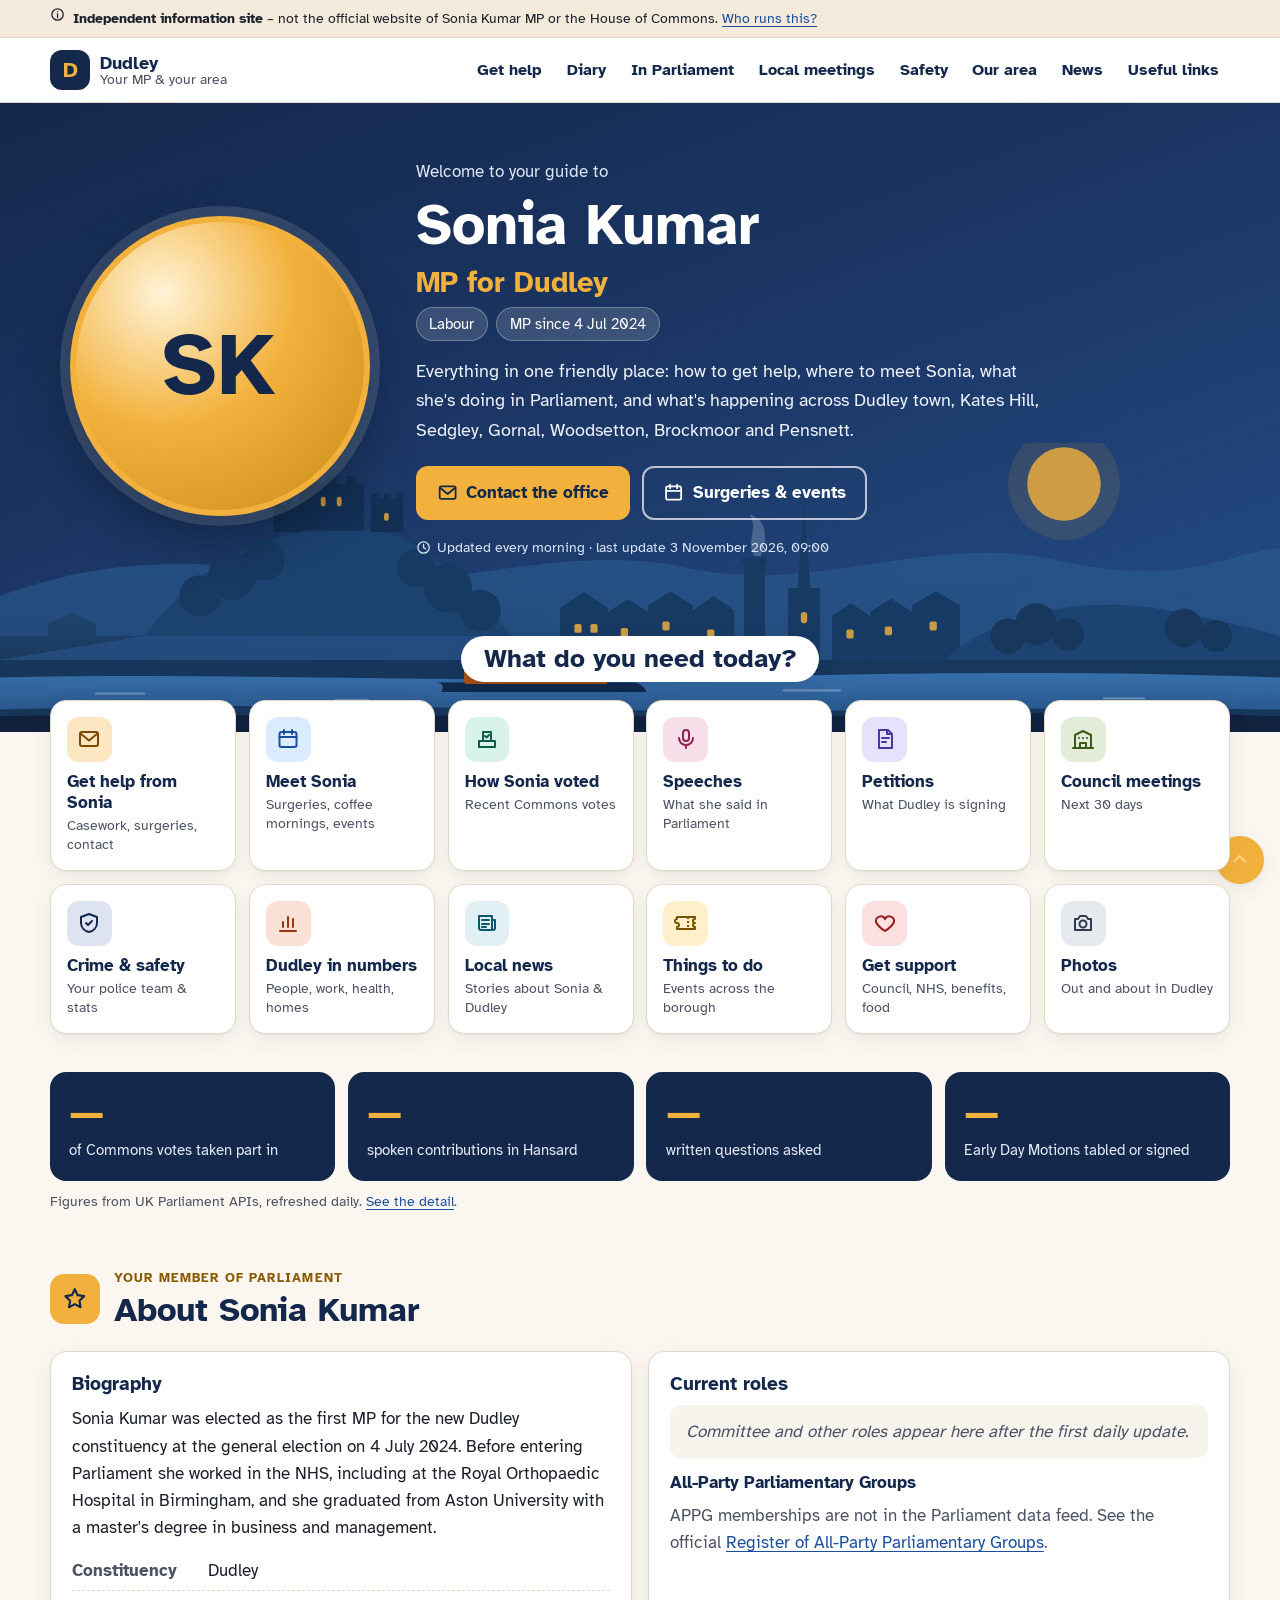
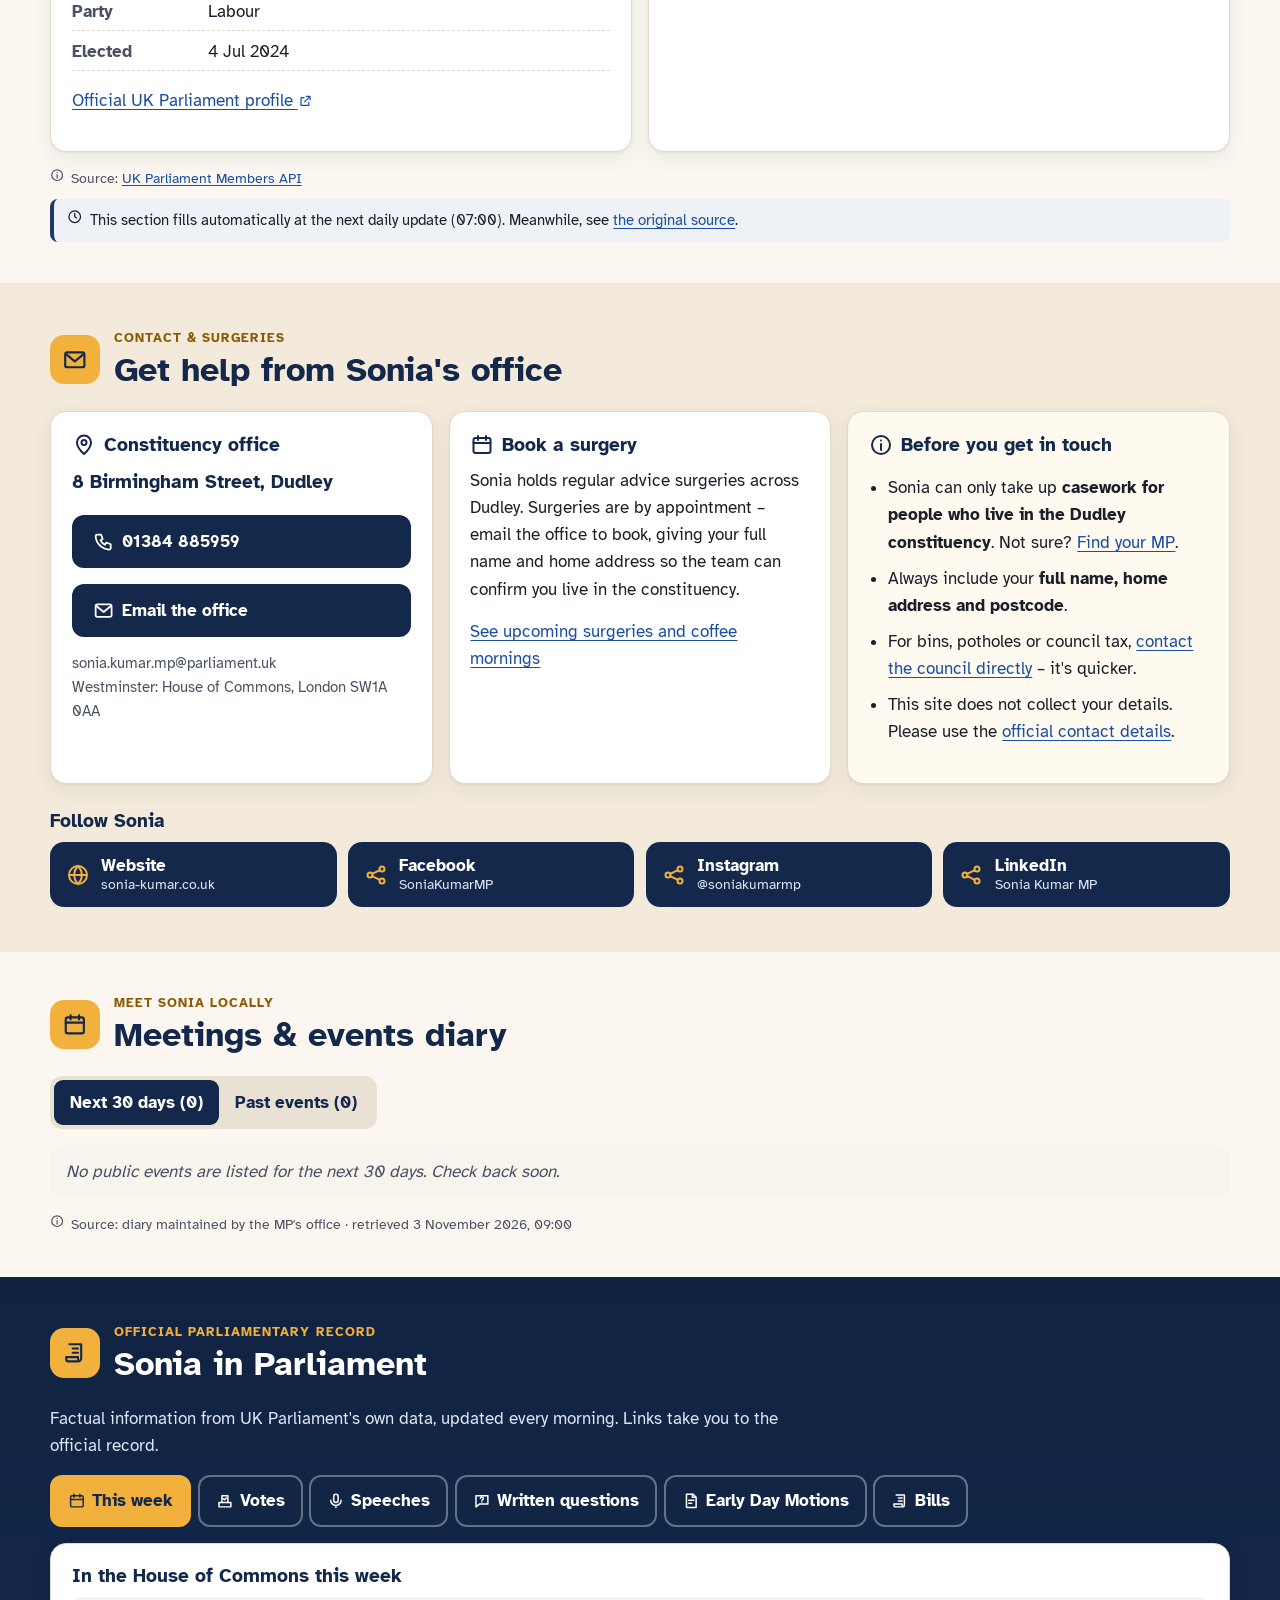
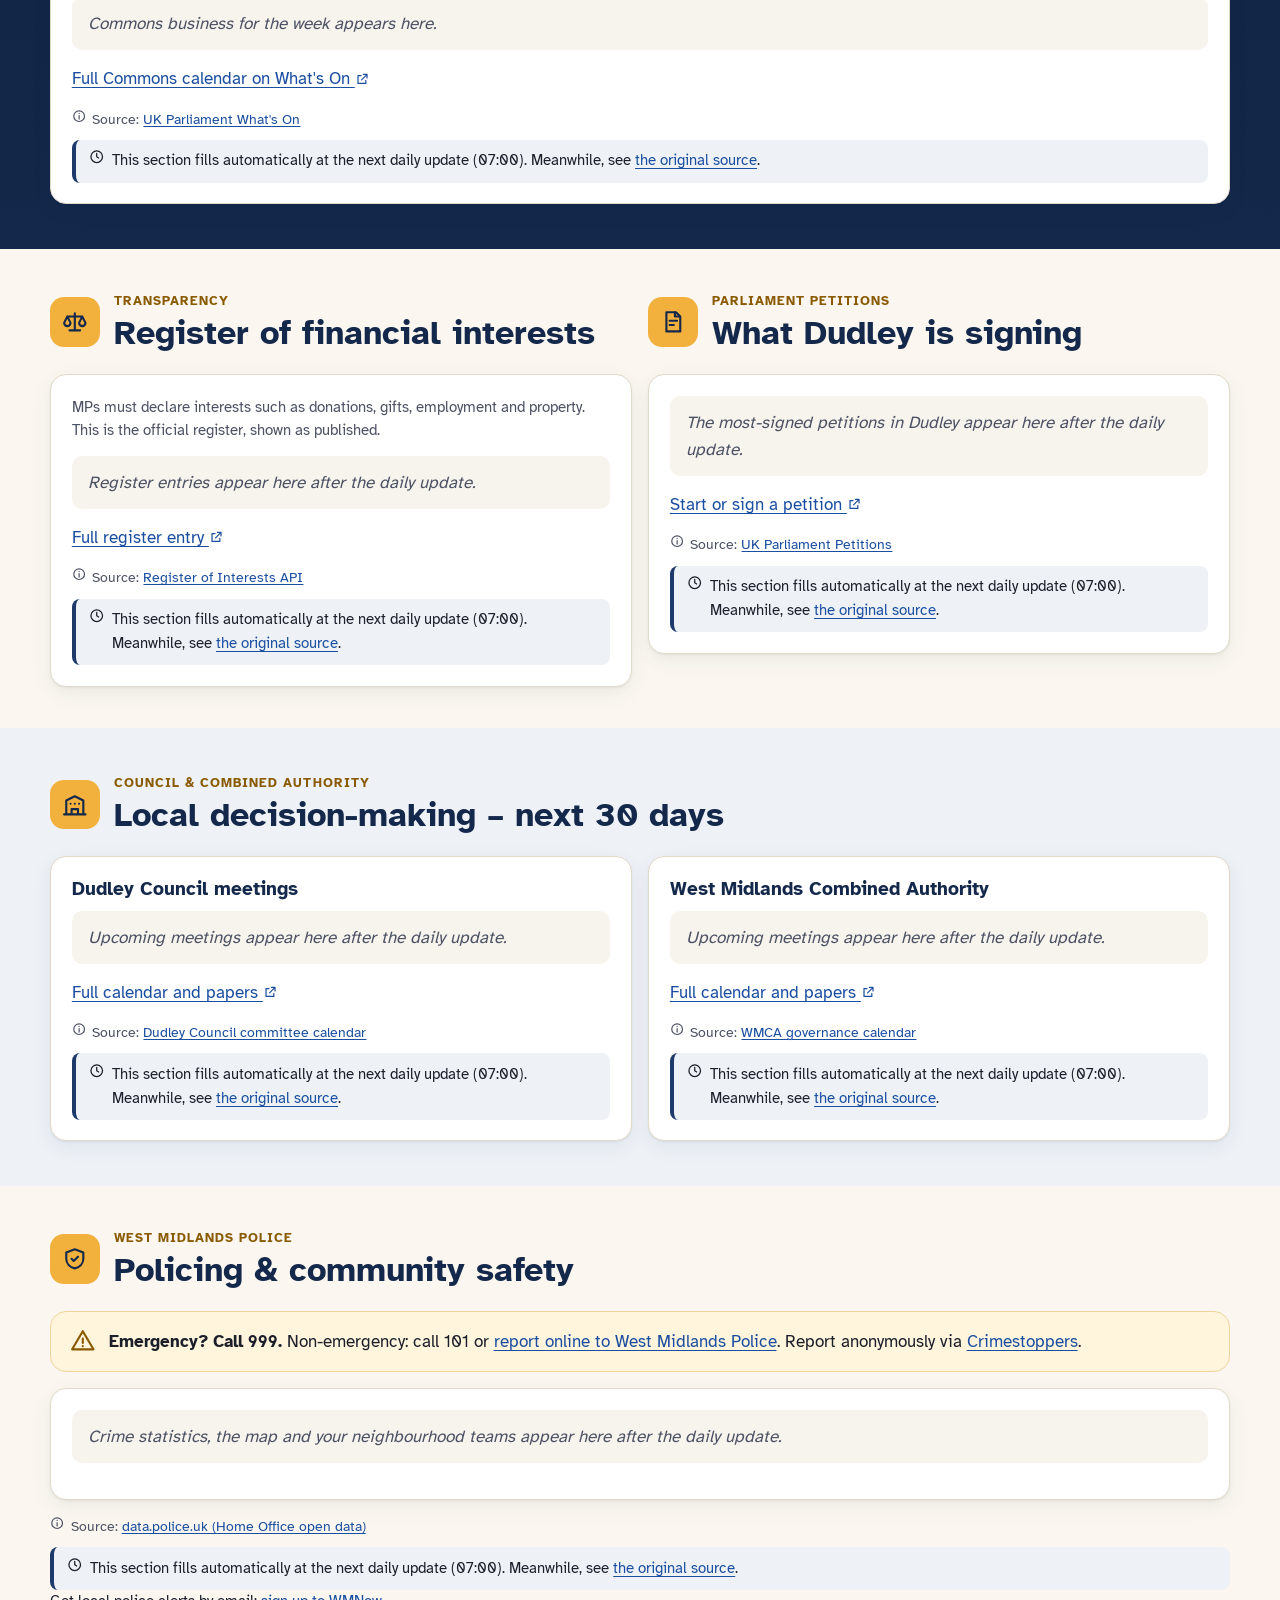
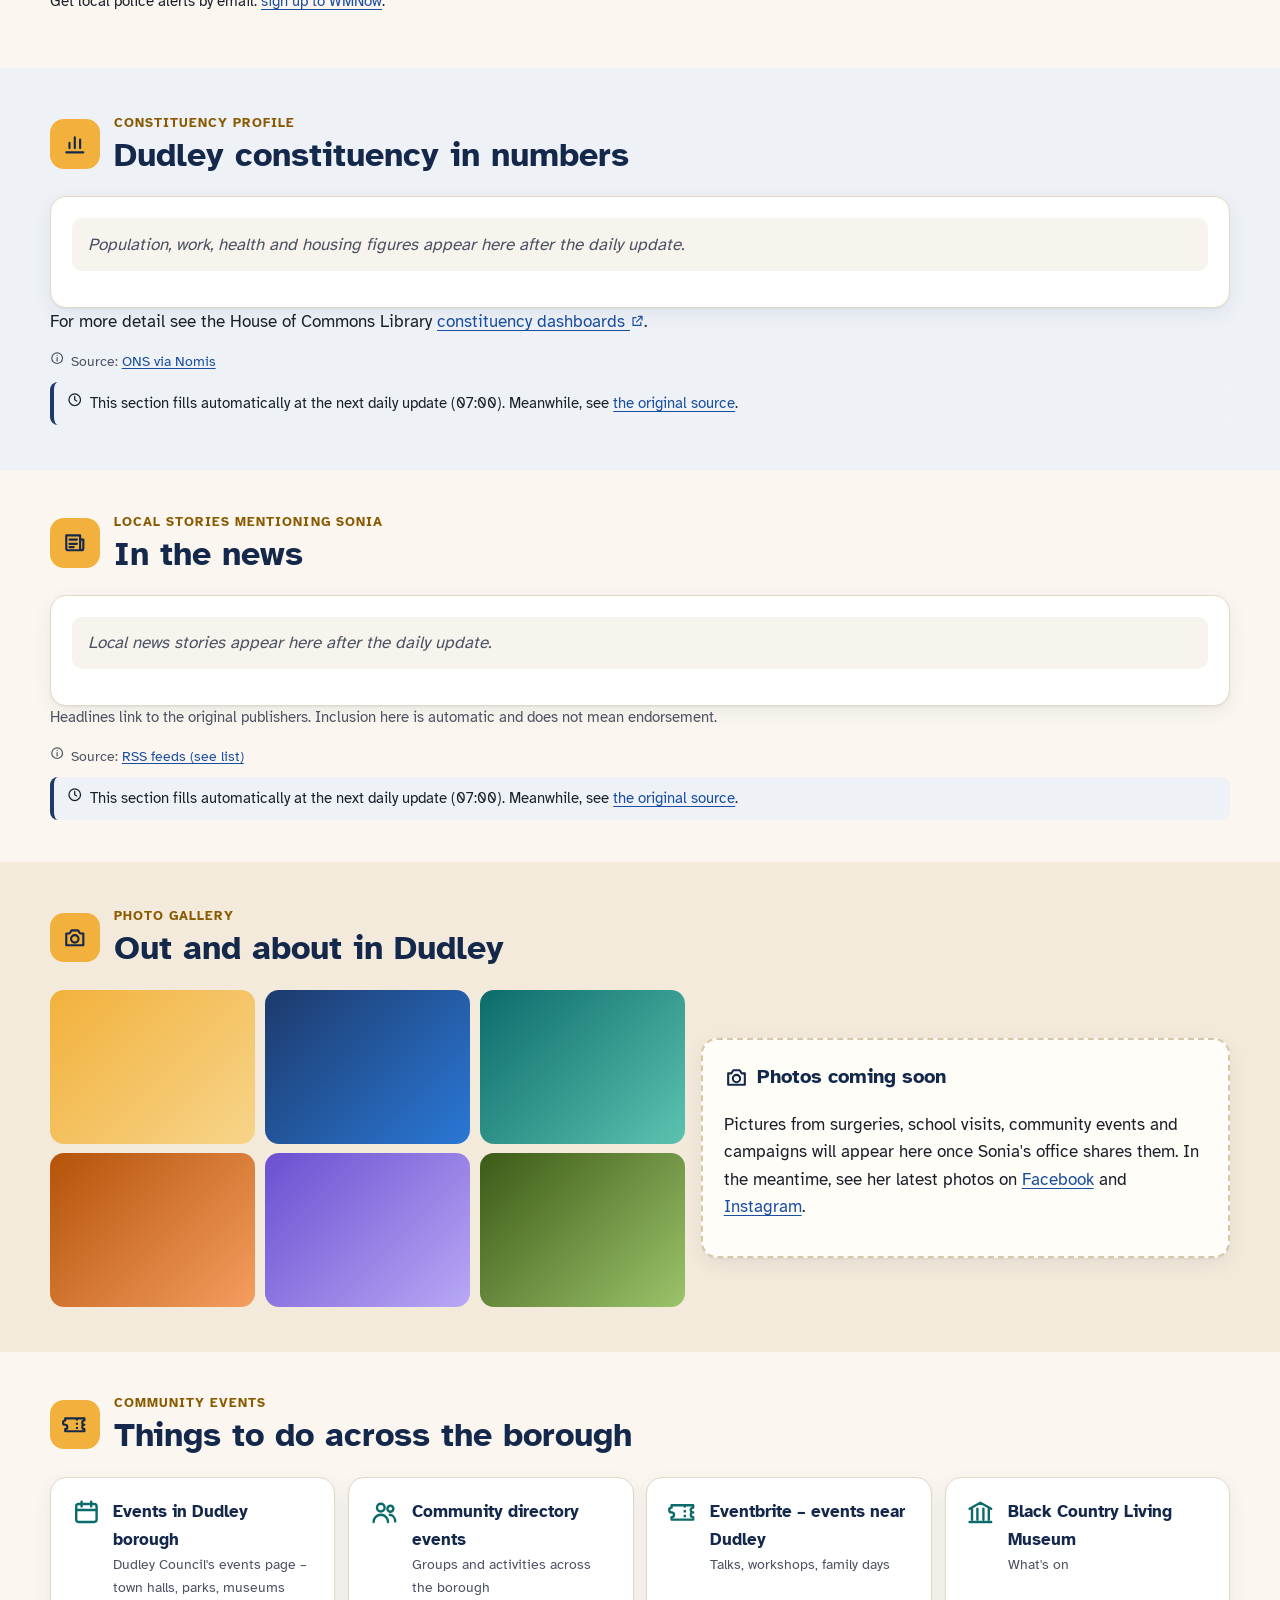
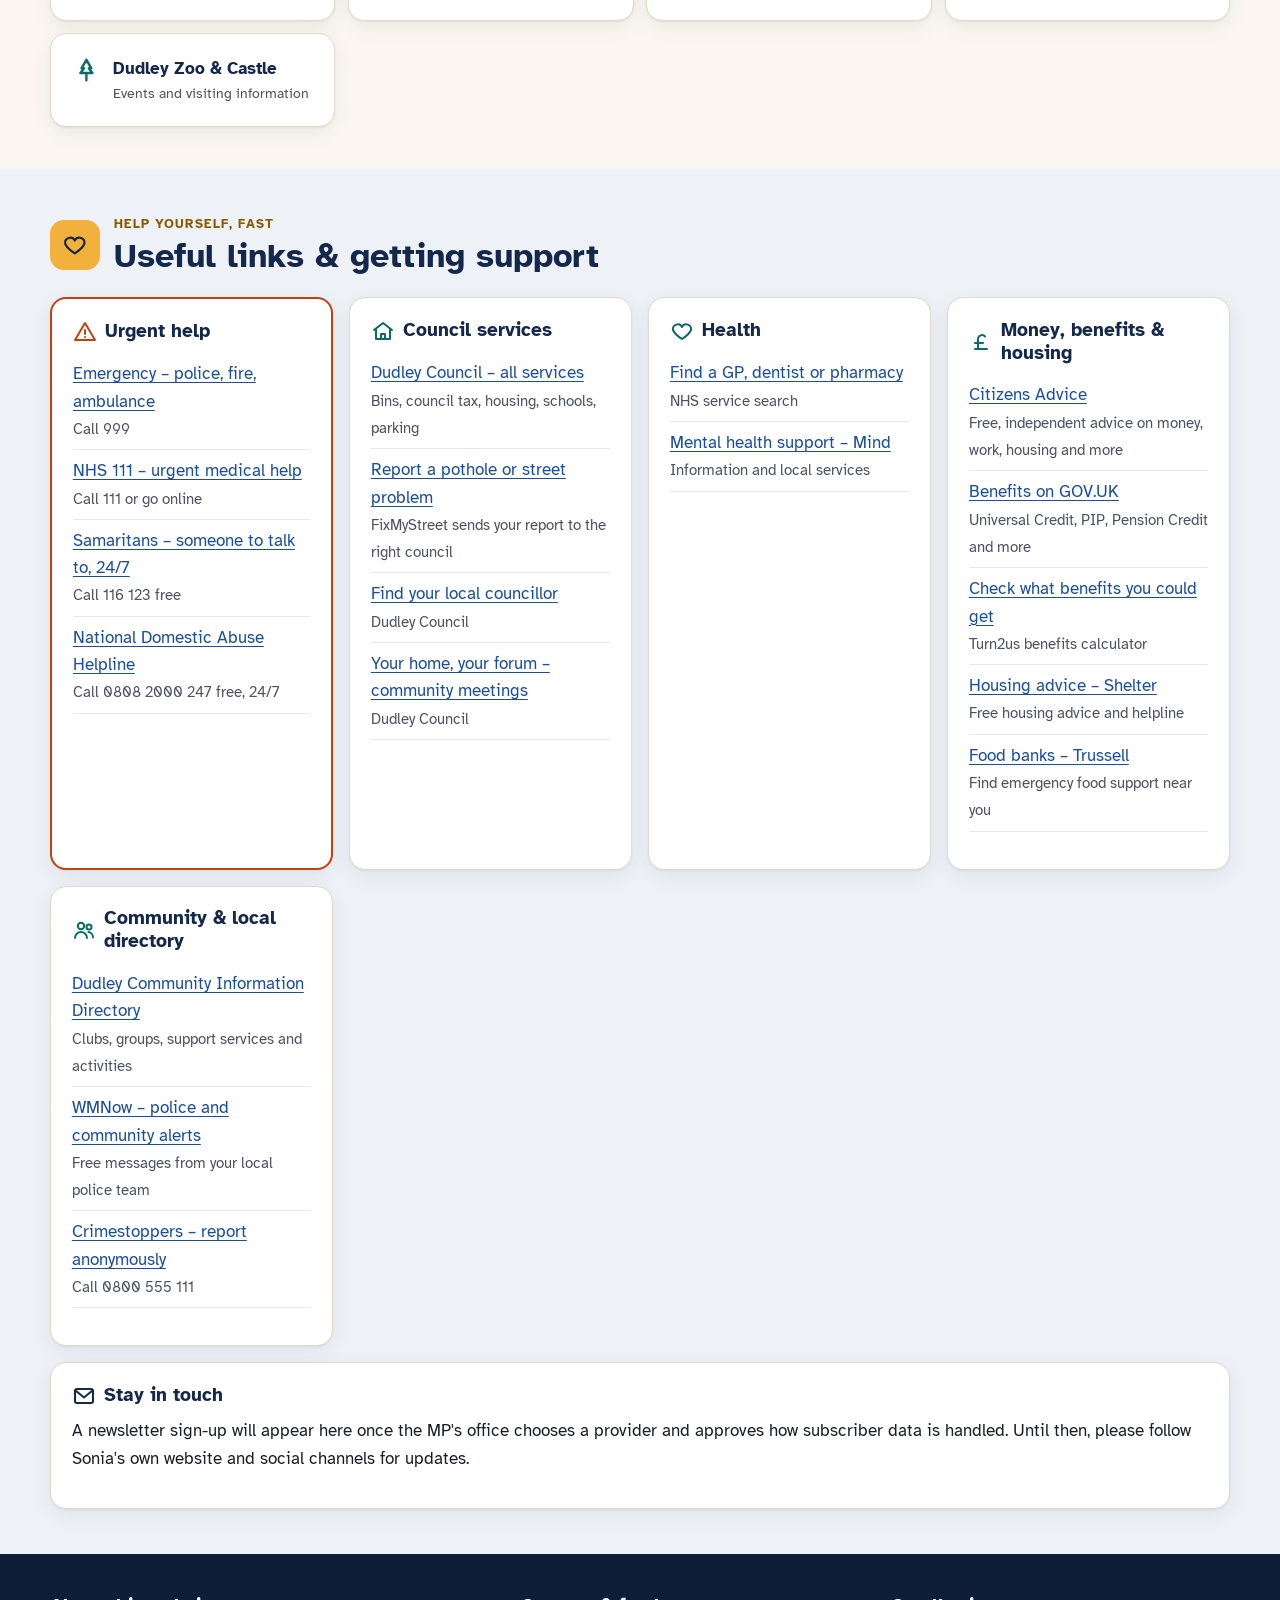
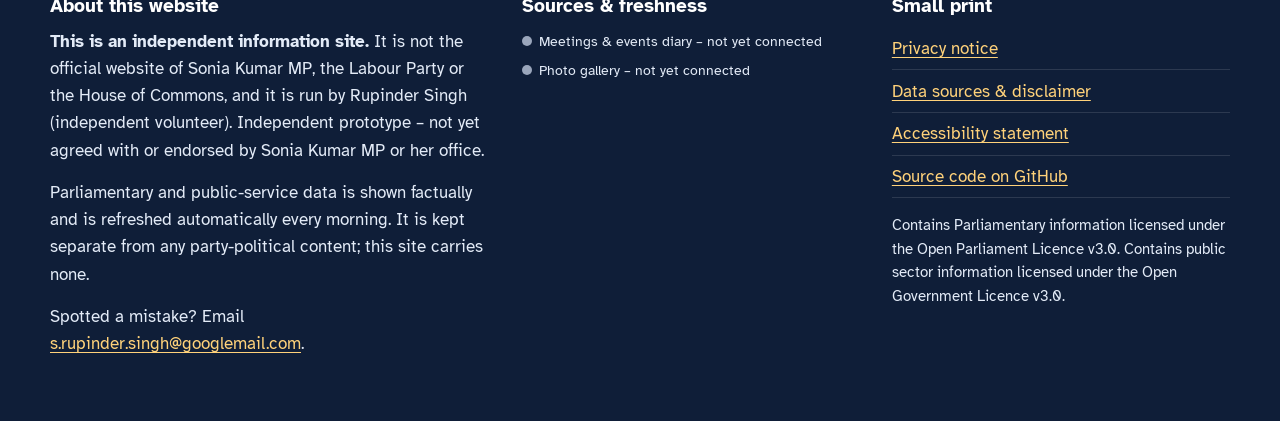
==== index.html @ 0bbfa0be "Daily update 2026-11-03 09:00 GMT" ====
<!DOCTYPE html>
<html lang="en-GB" class="no-js">
<head>
<meta charset="utf-8">
<meta name="viewport" content="width=device-width, initial-scale=1">
<title>Sonia Kumar MP – Dudley Constituency Information</title>
<meta name="description" content="Your guide to Dudley's MP, Sonia Kumar: how to get help, surgeries and events, what she's doing in Parliament, local council meetings, policing and useful services. Updated every morning.">
<meta name="theme-color" content="#14284b">
<meta property="og:title" content="Sonia Kumar MP – Dudley Constituency Information">
<meta property="og:description" content="Surgeries, events, Parliament activity, local meetings, policing and help – for everyone in the Dudley constituency.">
<meta property="og:type" content="website">
<link rel="icon" href="assets/img/favicon.svg" type="image/svg+xml">
<link rel="preload" href="assets/fonts/atkinson-hyperlegible-latin-400-normal.woff2" as="font" type="font/woff2" crossorigin>
<link rel="stylesheet" href="assets/css/site.css?v=3November20260900">
</head>
<body>
<svg xmlns="http://www.w3.org/2000/svg" style="display:none">
  <symbol id="i-info" viewBox="0 0 24 24"><g fill="none" stroke="currentColor" stroke-width="2" stroke-linecap="round"><circle cx="12" cy="12" r="9"/><path d="M12 11v6M12 7.5v.01"/></g></symbol>
  <symbol id="i-clock" viewBox="0 0 24 24"><g fill="none" stroke="currentColor" stroke-width="2" stroke-linecap="round"><circle cx="12" cy="12" r="9"/><path d="M12 7v5l3 2"/></g></symbol>
  <symbol id="i-alert" viewBox="0 0 24 24"><g fill="none" stroke="currentColor" stroke-width="2" stroke-linecap="round" stroke-linejoin="round"><path d="M12 3 2 20h20L12 3z"/><path d="M12 10v4M12 17v.01"/></g></symbol>
  <symbol id="i-home" viewBox="0 0 24 24"><g fill="none" stroke="currentColor" stroke-width="2" stroke-linecap="round" stroke-linejoin="round"><path d="M3 11 12 4l9 7"/><path d="M5 10v10h14V10"/><path d="M10 20v-5h4v5"/></g></symbol>
  <symbol id="i-heart" viewBox="0 0 24 24"><path fill="none" stroke="currentColor" stroke-width="2" stroke-linejoin="round" d="M12 20s-7-4.4-9-9a4.8 4.8 0 0 1 9-3 4.8 4.8 0 0 1 9 3c-2 4.6-9 9-9 9z"/></symbol>
  <symbol id="i-pound" viewBox="0 0 24 24"><g fill="none" stroke="currentColor" stroke-width="2" stroke-linecap="round" stroke-linejoin="round"><path d="M16 6.5A4 4 0 0 0 9 9v10M6 19h12M6 13h8"/></g></symbol>
  <symbol id="i-people" viewBox="0 0 24 24"><g fill="none" stroke="currentColor" stroke-width="2" stroke-linecap="round"><circle cx="9" cy="8" r="3.2"/><path d="M3 20c0-3.3 2.7-6 6-6s6 2.7 6 6"/><circle cx="17" cy="9" r="2.5"/><path d="M16.5 14c2.6.3 4.5 2.6 4.5 5.5"/></g></symbol>
  <symbol id="i-calendar" viewBox="0 0 24 24"><g fill="none" stroke="currentColor" stroke-width="2" stroke-linecap="round"><rect x="3.5" y="5" width="17" height="15" rx="2"/><path d="M3.5 10h17M8 3v4M16 3v4"/></g></symbol>
  <symbol id="i-ticket" viewBox="0 0 24 24"><g fill="none" stroke="currentColor" stroke-width="2" stroke-linejoin="round"><path d="M3 8a2 2 0 0 0 0 4v0a2 2 0 0 1 0 4v2h18v-2a2 2 0 0 1 0-4 2 2 0 0 1 0-4V6H3z"/><path d="M14 6v12" stroke-dasharray="2 2"/></g></symbol>
  <symbol id="i-museum" viewBox="0 0 24 24"><g fill="none" stroke="currentColor" stroke-width="2" stroke-linecap="round" stroke-linejoin="round"><path d="M3 9 12 4l9 5M5 9v9M9.5 9v9M14.5 9v9M19 9v9M3 20h18"/></g></symbol>
  <symbol id="i-tree" viewBox="0 0 24 24"><g fill="none" stroke="currentColor" stroke-width="2" stroke-linecap="round" stroke-linejoin="round"><path d="M12 21v-6M7 15h10l-3-4h2l-4-7-4 7h2z"/></g></symbol>
  <symbol id="i-phone" viewBox="0 0 24 24"><path fill="none" stroke="currentColor" stroke-width="2" stroke-linejoin="round" d="M5 4h4l2 5-2.5 1.5a11 11 0 0 0 5 5L15 13l5 2v4a2 2 0 0 1-2 2A16 16 0 0 1 3 6a2 2 0 0 1 2-2z"/></symbol>
  <symbol id="i-mail" viewBox="0 0 24 24"><g fill="none" stroke="currentColor" stroke-width="2" stroke-linejoin="round"><rect x="3" y="5" width="18" height="14" rx="2"/><path d="m3.5 6.5 8.5 7 8.5-7"/></g></symbol>
  <symbol id="i-pin" viewBox="0 0 24 24"><g fill="none" stroke="currentColor" stroke-width="2"><path d="M12 21s-7-6.2-7-11.5a7 7 0 0 1 14 0C19 14.8 12 21 12 21z"/><circle cx="12" cy="9.5" r="2.5"/></g></symbol>
  <symbol id="i-vote" viewBox="0 0 24 24"><g fill="none" stroke="currentColor" stroke-width="2" stroke-linecap="round" stroke-linejoin="round"><path d="M4 14h16v6H4z"/><path d="M8 14V5h8v9M10 9l1.5 1.5L14 8"/></g></symbol>
  <symbol id="i-mic" viewBox="0 0 24 24"><g fill="none" stroke="currentColor" stroke-width="2" stroke-linecap="round"><rect x="9" y="3" width="6" height="11" rx="3"/><path d="M5 11a7 7 0 0 0 14 0M12 18v3"/></g></symbol>
  <symbol id="i-question" viewBox="0 0 24 24"><g fill="none" stroke="currentColor" stroke-width="2" stroke-linecap="round"><path d="M4 5h16v11H9l-5 4z" stroke-linejoin="round"/><path d="M10 8.5a2 2 0 1 1 2.5 2c-.4.2-.5.5-.5 1M12 13.5v.01"/></g></symbol>
  <symbol id="i-scroll" viewBox="0 0 24 24"><g fill="none" stroke="currentColor" stroke-width="2" stroke-linecap="round" stroke-linejoin="round"><path d="M7 4h11v13a3 3 0 0 1-3 3H6a2 2 0 0 1-2-2v-2h11v2"/><path d="M10 8h5M10 12h5"/></g></symbol>
  <symbol id="i-scale" viewBox="0 0 24 24"><g fill="none" stroke="currentColor" stroke-width="2" stroke-linecap="round" stroke-linejoin="round"><path d="M12 4v16M7 20h10M5 7h14M5 7l-3 6a3 3 0 0 0 6 0zM19 7l-3 6a3 3 0 0 0 6 0z"/></g></symbol>
  <symbol id="i-petition" viewBox="0 0 24 24"><g fill="none" stroke="currentColor" stroke-width="2" stroke-linecap="round" stroke-linejoin="round"><path d="M6 3h9l4 4v14H6z"/><path d="M9 11h7M9 15h4M14 3v4h4"/></g></symbol>
  <symbol id="i-building" viewBox="0 0 24 24"><g fill="none" stroke="currentColor" stroke-width="2" stroke-linecap="round" stroke-linejoin="round"><path d="M4 21V8l8-4 8 4v13M2 21h20M9 21v-5h6v5M8 11h.01M12 11h.01M16 11h.01"/></g></symbol>
  <symbol id="i-shield" viewBox="0 0 24 24"><g fill="none" stroke="currentColor" stroke-width="2" stroke-linejoin="round"><path d="M12 3 4 6v6c0 4.5 3.4 8 8 9 4.6-1 8-4.5 8-9V6z"/><path d="m9 12 2 2 4-4" stroke-linecap="round"/></g></symbol>
  <symbol id="i-chart" viewBox="0 0 24 24"><g fill="none" stroke="currentColor" stroke-width="2" stroke-linecap="round"><path d="M4 20h16M7 16v-5M12 16V6M17 16v-8"/></g></symbol>
  <symbol id="i-news" viewBox="0 0 24 24"><g fill="none" stroke="currentColor" stroke-width="2" stroke-linejoin="round"><path d="M4 5h13v14H6a2 2 0 0 1-2-2z"/><path d="M17 9h3v8a2 2 0 0 1-2 2M7 9h7M7 13h7M7 16h4" stroke-linecap="round"/></g></symbol>
  <symbol id="i-link" viewBox="0 0 24 24"><g fill="none" stroke="currentColor" stroke-width="2" stroke-linecap="round"><path d="M10 14a4 4 0 0 0 5.7 0l3-3a4 4 0 0 0-5.7-5.7l-1 1"/><path d="M14 10a4 4 0 0 0-5.7 0l-3 3a4 4 0 0 0 5.7 5.7l1-1"/></g></symbol>
  <symbol id="i-camera" viewBox="0 0 24 24"><g fill="none" stroke="currentColor" stroke-width="2" stroke-linejoin="round"><path d="M4 8h3l2-3h6l2 3h3v11H4z"/><circle cx="12" cy="13" r="3.5"/></g></symbol>
  <symbol id="i-ext" viewBox="0 0 24 24"><g fill="none" stroke="currentColor" stroke-width="2" stroke-linecap="round" stroke-linejoin="round"><path d="M14 4h6v6M20 4l-9 9M18 14v5H5V6h5"/></g></symbol>
  <symbol id="i-up" viewBox="0 0 24 24"><path fill="none" stroke="currentColor" stroke-width="2.5" stroke-linecap="round" stroke-linejoin="round" d="M6 14l6-6 6 6"/></symbol>
  <symbol id="i-globe" viewBox="0 0 24 24"><g fill="none" stroke="currentColor" stroke-width="2"><circle cx="12" cy="12" r="9"/><path d="M3 12h18M12 3c2.5 2.6 3.8 5.6 3.8 9s-1.3 6.4-3.8 9c-2.5-2.6-3.8-5.6-3.8-9S9.5 5.6 12 3z"/></g></symbol>
  <symbol id="i-share" viewBox="0 0 24 24"><g fill="none" stroke="currentColor" stroke-width="2" stroke-linecap="round"><circle cx="6" cy="12" r="2.5"/><circle cx="18" cy="6" r="2.5"/><circle cx="18" cy="18" r="2.5"/><path d="m8.2 10.8 7.6-3.6M8.2 13.2l7.6 3.6"/></g></symbol>
  <symbol id="i-star" viewBox="0 0 24 24"><path fill="none" stroke="currentColor" stroke-width="2" stroke-linejoin="round" d="m12 3 2.7 5.6 6.1.9-4.4 4.3 1 6.1L12 17l-5.4 2.9 1-6.1-4.4-4.3 6.1-.9z"/></symbol>
  <symbol id="i-map" viewBox="0 0 24 24"><g fill="none" stroke="currentColor" stroke-width="2" stroke-linejoin="round"><path d="M3 6l6-2 6 2 6-2v14l-6 2-6-2-6 2z"/><path d="M9 4v14M15 6v14"/></g></symbol>
  <symbol id="i-search" viewBox="0 0 24 24"><g fill="none" stroke="currentColor" stroke-width="2" stroke-linecap="round"><circle cx="11" cy="11" r="6.5"/><path d="m16 16 4.5 4.5"/></g></symbol>
</svg><a class="skip" href="#main">Skip to main content</a>

<aside class="ribbon" aria-label="About this website">
  <div class="wrap">
    <svg class="ico ico-sm" aria-hidden="true" focusable="false"><use href="#i-info"></use></svg>
    <span><strong>Independent information site</strong> – not the official website of Sonia Kumar MP or the House of Commons. <a href="#about-site">Who runs this?</a></span>
  </div>
</aside>

<header class="top">
  <div class="wrap top-in">
    <a class="brand" href="#top" aria-label="Dudley MP Info – back to top">
      <span class="brand-mark" aria-hidden="true">D</span>
      <span class="brand-txt"><span class="brand-1">Dudley</span><span class="brand-2">Your MP &amp; your area</span></span>
    </a>
    <nav aria-label="Main">
      <button class="nav-toggle" aria-expanded="false" aria-controls="nav-list">Menu</button>
      <ul id="nav-list" class="nav-list">
        <li><a href="#contact">Get help</a></li>
        <li><a href="#diary">Diary</a></li>
        <li><a href="#parliament">In Parliament</a></li>
        <li><a href="#local">Local meetings</a></li>
        <li><a href="#safety">Safety</a></li>
        <li><a href="#area">Our area</a></li>
        <li><a href="#news">News</a></li>
        <li><a href="#help">Useful links</a></li>
      </ul>
    </nav>
  </div>
</header>

<main id="main" tabindex="-1">

<!-- ========================= HERO ========================= -->
<section class="hero" id="top" aria-labelledby="hero-h">
  <div class="hero-art" aria-hidden="true"></div>
  <div class="wrap hero-in">
    <div class="hero-photo">
        <div class="photo-ph" role="img" aria-label="Photo of Sonia Kumar to be supplied by her office">
          <span>SK</span>
        </div>
    </div>
    <div class="hero-txt">
      <p class="hello">Welcome to your guide to</p>
      <h1 id="hero-h">Sonia Kumar <span>MP for Dudley</span></h1>
      <ul class="chips" aria-label="Key facts">
        <li>Labour</li>
        <li>MP since 4 Jul 2024</li>
      </ul>
      <p class="lede">Everything in one friendly place: how to get help, where to meet Sonia, what she's doing in Parliament, and what's happening across Dudley town, Kates Hill, Sedgley, Gornal, Woodsetton, Brockmoor and Pensnett.</p>
      <div class="cta">
        <a class="btn btn-gold" href="#contact"><svg class="ico" aria-hidden="true" focusable="false"><use href="#i-mail"></use></svg> Contact the office</a>
        <a class="btn btn-ghost" href="#diary"><svg class="ico" aria-hidden="true" focusable="false"><use href="#i-calendar"></use></svg> Surgeries &amp; events</a>
      </div>
      <p class="updated"><svg class="ico ico-sm" aria-hidden="true" focusable="false"><use href="#i-clock"></use></svg> Updated every morning · last update 3 November 2026, 09:00</p>
    </div>
  </div>
</section>

<!-- ===================== FIND IT FAST ===================== -->
<section class="wrap quick" aria-labelledby="quick-h">
  <h2 id="quick-h" class="center-h">What do you need today?</h2>
  <ul class="tiles">
    <li><a class="tile t1" href="#contact"><span class="tile-ico"><svg class="ico" aria-hidden="true" focusable="false"><use href="#i-mail"></use></svg></span><span class="tile-t">Get help from Sonia</span><span class="tile-s">Casework, surgeries, contact</span></a></li>
    <li><a class="tile t2" href="#diary"><span class="tile-ico"><svg class="ico" aria-hidden="true" focusable="false"><use href="#i-calendar"></use></svg></span><span class="tile-t">Meet Sonia</span><span class="tile-s">Surgeries, coffee mornings, events</span></a></li>
    <li><a class="tile t3" href="#votes"><span class="tile-ico"><svg class="ico" aria-hidden="true" focusable="false"><use href="#i-vote"></use></svg></span><span class="tile-t">How Sonia voted</span><span class="tile-s">Recent Commons votes</span></a></li>
    <li><a class="tile t4" href="#speeches"><span class="tile-ico"><svg class="ico" aria-hidden="true" focusable="false"><use href="#i-mic"></use></svg></span><span class="tile-t">Speeches</span><span class="tile-s">What she said in Parliament</span></a></li>
    <li><a class="tile t5" href="#petitions"><span class="tile-ico"><svg class="ico" aria-hidden="true" focusable="false"><use href="#i-petition"></use></svg></span><span class="tile-t">Petitions</span><span class="tile-s">What Dudley is signing</span></a></li>
    <li><a class="tile t6" href="#local"><span class="tile-ico"><svg class="ico" aria-hidden="true" focusable="false"><use href="#i-building"></use></svg></span><span class="tile-t">Council meetings</span><span class="tile-s">Next 30 days</span></a></li>
    <li><a class="tile t7" href="#safety"><span class="tile-ico"><svg class="ico" aria-hidden="true" focusable="false"><use href="#i-shield"></use></svg></span><span class="tile-t">Crime &amp; safety</span><span class="tile-s">Your police team &amp; stats</span></a></li>
    <li><a class="tile t8" href="#area"><span class="tile-ico"><svg class="ico" aria-hidden="true" focusable="false"><use href="#i-chart"></use></svg></span><span class="tile-t">Dudley in numbers</span><span class="tile-s">People, work, health, homes</span></a></li>
    <li><a class="tile t9" href="#news"><span class="tile-ico"><svg class="ico" aria-hidden="true" focusable="false"><use href="#i-news"></use></svg></span><span class="tile-t">Local news</span><span class="tile-s">Stories about Sonia &amp; Dudley</span></a></li>
    <li><a class="tile t10" href="#events"><span class="tile-ico"><svg class="ico" aria-hidden="true" focusable="false"><use href="#i-ticket"></use></svg></span><span class="tile-t">Things to do</span><span class="tile-s">Events across the borough</span></a></li>
    <li><a class="tile t11" href="#help"><span class="tile-ico"><svg class="ico" aria-hidden="true" focusable="false"><use href="#i-heart"></use></svg></span><span class="tile-t">Get support</span><span class="tile-s">Council, NHS, benefits, food</span></a></li>
    <li><a class="tile t12" href="#gallery"><span class="tile-ico"><svg class="ico" aria-hidden="true" focusable="false"><use href="#i-camera"></use></svg></span><span class="tile-t">Photos</span><span class="tile-s">Out and about in Dudley</span></a></li>
  </ul>
</section>

<!-- ===================== AT A GLANCE ====================== -->
<section class="glance" aria-labelledby="glance-h">
  <div class="wrap">
    <h2 id="glance-h" class="visually-hidden">Sonia Kumar at a glance</h2>
    <ul class="stats">
      <li><span class="stat-n">—</span><span class="stat-l">of Commons votes taken part in</span></li>
      <li><span class="stat-n">—</span><span class="stat-l">spoken contributions in Hansard</span></li>
      <li><span class="stat-n">—</span><span class="stat-l">written questions asked</span></li>
      <li><span class="stat-n">—</span><span class="stat-l">Early Day Motions tabled or signed</span></li>
    </ul>
    <p class="glance-src">Figures from UK Parliament APIs, refreshed daily. <a href="#parliament">See the detail</a>.</p>
  </div>
</section>

<!-- ======================= ABOUT ========================== -->
<section class="wrap sec" id="about" aria-labelledby="about-h">
  <header class="sec-head ">
  <span class="sec-ico"><svg class="ico" aria-hidden="true" focusable="false"><use href="#i-star"></use></svg></span>
  <div>
<p class="kicker">Your Member of Parliament</p>    <h2 id="about-h">About Sonia Kumar</h2>
  </div>
</header>
  <div class="grid-2">
    <div class="card">
      <h3>Biography</h3>
      <p>Sonia Kumar was elected as the first MP for the new Dudley constituency at the general election on 4 July 2024. Before entering Parliament she worked in the NHS, including at the Royal Orthopaedic Hospital in Birmingham, and she graduated from Aston University with a master&#39;s degree in business and management.</p>
      <dl class="facts">
        <div><dt>Constituency</dt><dd>Dudley</dd></div>
        <div><dt>Party</dt><dd>Labour</dd></div>
        <div><dt>Elected</dt><dd>4 Jul 2024</dd></div>
      </dl>
      <p><a href="https://members.parliament.uk/member/5274/contact">Official UK Parliament profile <svg class="ico ico-xs" aria-hidden="true" focusable="false"><use href="#i-ext"></use></svg></a></p>
    </div>
    <div class="card">
      <h3>Current roles</h3>
<p class="empty">Committee and other roles appear here after the first daily update.</p>      <h4>All-Party Parliamentary Groups</h4>
      <p class="muted">APPG memberships are not in the Parliament data feed. See the official <a href="https://www.parliament.uk/mps-lords-and-offices/standards-and-financial-interests/parliamentary-commissioner-for-standards/registers-of-interests/register-of-all-party-party-parliamentary-groups/">Register of All-Party Parliamentary Groups</a>.</p>
    </div>
  </div>
  <p class="src">
  <svg class="ico ico-sm" aria-hidden="true" focusable="false"><use href="#i-info"></use></svg>
  <span>Source:
<a href="https://members.parliament.uk/member/5274">UK Parliament Members API</a></span>
</p>
<p class="notice" role="status"><svg class="ico ico-sm" aria-hidden="true" focusable="false"><use href="#i-clock"></use></svg>
  <span>This section fills automatically at the next daily update (07:00).
 Meanwhile, see <a href="https://members.parliament.uk/member/5274">the original source</a>.</span></p>

</section>

<!-- ====================== CONTACT ========================= -->
<section class="band band-warm" id="contact" aria-labelledby="contact-h">
<div class="wrap sec">
  <header class="sec-head ">
  <span class="sec-ico"><svg class="ico" aria-hidden="true" focusable="false"><use href="#i-mail"></use></svg></span>
  <div>
<p class="kicker">Contact &amp; surgeries</p>    <h2 id="contact-h">Get help from Sonia&#39;s office</h2>
  </div>
</header>
  <div class="grid-3">
    <div class="card card-contact">
      <h3><svg class="ico" aria-hidden="true" focusable="false"><use href="#i-pin"></use></svg> Constituency office</h3>
      <p class="big">8 Birmingham Street, Dudley</p>
      <p><a class="btn btn-navy btn-block" href="tel:01384885959"><svg class="ico" aria-hidden="true" focusable="false"><use href="#i-phone"></use></svg> 01384 885959</a></p>
      <p><a class="btn btn-navy btn-block" href="mailto:sonia.kumar.mp@parliament.uk"><svg class="ico" aria-hidden="true" focusable="false"><use href="#i-mail"></use></svg> Email the office</a></p>
      <p class="muted small">sonia.kumar.mp@parliament.uk<br>Westminster: House of Commons, London SW1A 0AA</p>
    </div>
    <div class="card">
      <h3><svg class="ico" aria-hidden="true" focusable="false"><use href="#i-calendar"></use></svg> Book a surgery</h3>
      <p>Sonia holds regular advice surgeries across Dudley. Surgeries are by appointment – email the office to book, giving your full name and home address so the team can confirm you live in the constituency.</p>
      <p><a href="#diary">See upcoming surgeries and coffee mornings</a></p>
    </div>
    <div class="card card-note">
      <h3><svg class="ico" aria-hidden="true" focusable="false"><use href="#i-info"></use></svg> Before you get in touch</h3>
      <ul class="ticks">
        <li>Sonia can only take up <strong>casework for people who live in the Dudley constituency</strong>. Not sure? <a href="https://members.parliament.uk/FindYourMP">Find your MP</a>.</li>
        <li>Always include your <strong>full name, home address and postcode</strong>.</li>
        <li>For bins, potholes or council tax, <a href="#help">contact the council directly</a> – it's quicker.</li>
        <li>This site does not collect your details. Please use the <a href="https://members.parliament.uk/member/5274/contact">official contact details</a>.</li>
      </ul>
    </div>
  </div>
  <div class="follow">
    <h3>Follow Sonia</h3>
    <ul class="follow-list">
      <li><a href="https://sonia-kumar.co.uk/"><svg class="ico" aria-hidden="true" focusable="false"><use href="#i-globe"></use></svg><span>Website<small>sonia-kumar.co.uk</small></span></a></li>
<li><a href="https://www.facebook.com/SoniaKumarMP"><svg class="ico" aria-hidden="true" focusable="false"><use href="#i-share"></use></svg><span>Facebook<small>SoniaKumarMP</small></span></a></li><li><a href="https://www.instagram.com/soniakumarmp/"><svg class="ico" aria-hidden="true" focusable="false"><use href="#i-share"></use></svg><span>Instagram<small>@soniakumarmp</small></span></a></li><li><a href="https://www.linkedin.com/company/soniakumarmp/"><svg class="ico" aria-hidden="true" focusable="false"><use href="#i-share"></use></svg><span>LinkedIn<small>Sonia Kumar MP</small></span></a></li>    </ul>
  </div>
</div>
</section>

<!-- ======================= DIARY ========================== -->
<section class="wrap sec" id="diary" aria-labelledby="diary-h">
  <header class="sec-head ">
  <span class="sec-ico"><svg class="ico" aria-hidden="true" focusable="false"><use href="#i-calendar"></use></svg></span>
  <div>
<p class="kicker">Meet Sonia locally</p>    <h2 id="diary-h">Meetings &amp; events diary</h2>
  </div>
</header>
    <div class="seg" role="group" aria-label="Show events">
      <button type="button" class="seg-btn" aria-pressed="true" data-show="upcoming">Next 30 days (0)</button>
      <button type="button" class="seg-btn" aria-pressed="false" data-show="past">Past events (0)</button>
    </div>
    <div data-panel="upcoming">
<p class="empty">No public events are listed for the next 30 days. Check back soon.</p>    </div>
    <div data-panel="past" hidden>
<p class="empty">Past events will be archived here.</p>    </div>
  <p class="src"><svg class="ico ico-sm" aria-hidden="true" focusable="false"><use href="#i-info"></use></svg> <span>Source: diary maintained by the MP's office · retrieved 3 November 2026, 09:00</span></p>
</section>

<!-- ===================== PARLIAMENT ======================= -->
<section class="band band-parl" id="parliament" aria-labelledby="parliament-h">
<div class="wrap sec">
  <header class="sec-head on-dark">
  <span class="sec-ico"><svg class="ico" aria-hidden="true" focusable="false"><use href="#i-scroll"></use></svg></span>
  <div>
<p class="kicker">Official parliamentary record</p>    <h2 id="parliament-h">Sonia in Parliament</h2>
  </div>
</header>
  <p class="on-dark-p">Factual information from UK Parliament's own data, updated every morning. Links take you to the official record.</p>

  <div class="tabs" data-tabs>
    <div class="tablist" role="tablist" aria-label="Parliamentary activity">
      <button role="tab" id="tab-whatson" aria-controls="whatson" aria-selected="true" tabindex="0"><svg class="ico ico-sm" aria-hidden="true" focusable="false"><use href="#i-calendar"></use></svg> This week</button>
      <button role="tab" id="tab-votes" aria-controls="votes" aria-selected="false" tabindex="-1"><svg class="ico ico-sm" aria-hidden="true" focusable="false"><use href="#i-vote"></use></svg> Votes</button>
      <button role="tab" id="tab-speeches" aria-controls="speeches" aria-selected="false" tabindex="-1"><svg class="ico ico-sm" aria-hidden="true" focusable="false"><use href="#i-mic"></use></svg> Speeches</button>
      <button role="tab" id="tab-questions" aria-controls="questions" aria-selected="false" tabindex="-1"><svg class="ico ico-sm" aria-hidden="true" focusable="false"><use href="#i-question"></use></svg> Written questions</button>
      <button role="tab" id="tab-edms" aria-controls="edms" aria-selected="false" tabindex="-1"><svg class="ico ico-sm" aria-hidden="true" focusable="false"><use href="#i-petition"></use></svg> Early Day Motions</button>
      <button role="tab" id="tab-bills" aria-controls="bills" aria-selected="false" tabindex="-1"><svg class="ico ico-sm" aria-hidden="true" focusable="false"><use href="#i-scroll"></use></svg> Bills</button>
    </div>

    <div class="tabpanel card" role="tabpanel" id="whatson" aria-labelledby="tab-whatson">
      <h3>In the House of Commons this week</h3>
<p class="empty">Commons business for the week appears here.</p>      <p><a href="https://whatson.parliament.uk/commons/">Full Commons calendar on What's On <svg class="ico ico-xs" aria-hidden="true" focusable="false"><use href="#i-ext"></use></svg></a></p>
      <p class="src">
  <svg class="ico ico-sm" aria-hidden="true" focusable="false"><use href="#i-info"></use></svg>
  <span>Source:
<a href="https://whatson.parliament.uk/commons/">UK Parliament What&#39;s On</a></span>
</p>
<p class="notice" role="status"><svg class="ico ico-sm" aria-hidden="true" focusable="false"><use href="#i-clock"></use></svg>
  <span>This section fills automatically at the next daily update (07:00).
 Meanwhile, see <a href="https://whatson.parliament.uk/commons/">the original source</a>.</span></p>

    </div>

    <div class="tabpanel card" role="tabpanel" id="votes" aria-labelledby="tab-votes">
      <h3>How Sonia voted recently</h3>
<p class="empty">Recent votes appear here after the daily update.</p>      <p class="src">
  <svg class="ico ico-sm" aria-hidden="true" focusable="false"><use href="#i-info"></use></svg>
  <span>Source:
<a href="https://members.parliament.uk/member/5274/voting">Commons Votes API</a></span>
</p>
<p class="notice" role="status"><svg class="ico ico-sm" aria-hidden="true" focusable="false"><use href="#i-clock"></use></svg>
  <span>This section fills automatically at the next daily update (07:00).
 Meanwhile, see <a href="https://members.parliament.uk/member/5274/voting">the original source</a>.</span></p>

    </div>

    <div class="tabpanel card" role="tabpanel" id="speeches" aria-labelledby="tab-speeches">
      <h3>Latest speeches and contributions</h3>
<p class="empty">Recent Hansard contributions appear here after the daily update.</p>      <p><a href="https://hansard.parliament.uk/search/MemberContributions?memberId=5274">All contributions in Hansard <svg class="ico ico-xs" aria-hidden="true" focusable="false"><use href="#i-ext"></use></svg></a></p>
      <p class="src">
  <svg class="ico ico-sm" aria-hidden="true" focusable="false"><use href="#i-info"></use></svg>
  <span>Source:
<a href="https://hansard.parliament.uk/search/MemberContributions?memberId=5274">Hansard API</a></span>
</p>
<p class="notice" role="status"><svg class="ico ico-sm" aria-hidden="true" focusable="false"><use href="#i-clock"></use></svg>
  <span>This section fills automatically at the next daily update (07:00).
 Meanwhile, see <a href="https://hansard.parliament.uk/search/MemberContributions?memberId=5274">the original source</a>.</span></p>

    </div>

    <div class="tabpanel card" role="tabpanel" id="questions" aria-labelledby="tab-questions">
      <h3>Written questions and answers</h3>
<p class="empty">Written questions appear here after the daily update.</p>      <p class="src">
  <svg class="ico ico-sm" aria-hidden="true" focusable="false"><use href="#i-info"></use></svg>
  <span>Source:
<a href="https://questions-statements.parliament.uk/written-questions?AskingMemberId=5274">Written Questions API</a></span>
</p>
<p class="notice" role="status"><svg class="ico ico-sm" aria-hidden="true" focusable="false"><use href="#i-clock"></use></svg>
  <span>This section fills automatically at the next daily update (07:00).
 Meanwhile, see <a href="https://questions-statements.parliament.uk/written-questions?AskingMemberId=5274">the original source</a>.</span></p>

    </div>

    <div class="tabpanel card" role="tabpanel" id="edms" aria-labelledby="tab-edms">
      <h3>Early Day Motions tabled or signed</h3>
      <p class="muted small">Early Day Motions are formal motions MPs table to draw attention to an issue. Signing one shows support; they are rarely debated.</p>
<p class="empty">Early Day Motions appear here after the daily update.</p>      <p class="src">
  <svg class="ico ico-sm" aria-hidden="true" focusable="false"><use href="#i-info"></use></svg>
  <span>Source:
<a href="https://edm.parliament.uk/member/5274">Early Day Motions API</a></span>
</p>
<p class="notice" role="status"><svg class="ico ico-sm" aria-hidden="true" focusable="false"><use href="#i-clock"></use></svg>
  <span>This section fills automatically at the next daily update (07:00).
 Meanwhile, see <a href="https://edm.parliament.uk/member/5274">the original source</a>.</span></p>

    </div>

    <div class="tabpanel card" role="tabpanel" id="bills" aria-labelledby="tab-bills">
      <h3>Bills sponsored or co-sponsored</h3>
<p class="empty">Bills appear here after the daily update.</p>      <p class="src">
  <svg class="ico ico-sm" aria-hidden="true" focusable="false"><use href="#i-info"></use></svg>
  <span>Source:
<a href="https://bills.parliament.uk/?SponsorMemberId=5274">Bills API</a></span>
</p>
<p class="notice" role="status"><svg class="ico ico-sm" aria-hidden="true" focusable="false"><use href="#i-clock"></use></svg>
  <span>This section fills automatically at the next daily update (07:00).
 Meanwhile, see <a href="https://bills.parliament.uk/?SponsorMemberId=5274">the original source</a>.</span></p>

    </div>
  </div>
</div>
</section>

<!-- ============ INTERESTS + PETITIONS ===================== -->
<div class="wrap grid-2 sec">
<section id="interests" aria-labelledby="interests-h">
  <header class="sec-head ">
  <span class="sec-ico"><svg class="ico" aria-hidden="true" focusable="false"><use href="#i-scale"></use></svg></span>
  <div>
<p class="kicker">Transparency</p>    <h2 id="interests-h">Register of financial interests</h2>
  </div>
</header>
  <div class="card">
    <p class="muted small">MPs must declare interests such as donations, gifts, employment and property. This is the official register, shown as published.</p>
<p class="empty">Register entries appear here after the daily update.</p>    <p><a href="https://members.parliament.uk/member/5274/registeredinterests">Full register entry <svg class="ico ico-xs" aria-hidden="true" focusable="false"><use href="#i-ext"></use></svg></a></p>
    <p class="src">
  <svg class="ico ico-sm" aria-hidden="true" focusable="false"><use href="#i-info"></use></svg>
  <span>Source:
<a href="https://members.parliament.uk/member/5274/registeredinterests">Register of Interests API</a></span>
</p>
<p class="notice" role="status"><svg class="ico ico-sm" aria-hidden="true" focusable="false"><use href="#i-clock"></use></svg>
  <span>This section fills automatically at the next daily update (07:00).
 Meanwhile, see <a href="https://members.parliament.uk/member/5274/registeredinterests">the original source</a>.</span></p>

  </div>
</section>
<section id="petitions" aria-labelledby="petitions-h">
  <header class="sec-head ">
  <span class="sec-ico"><svg class="ico" aria-hidden="true" focusable="false"><use href="#i-petition"></use></svg></span>
  <div>
<p class="kicker">Parliament petitions</p>    <h2 id="petitions-h">What Dudley is signing</h2>
  </div>
</header>
  <div class="card">
<p class="empty">The most-signed petitions in Dudley appear here after the daily update.</p>    <p><a href="https://petition.parliament.uk/">Start or sign a petition <svg class="ico ico-xs" aria-hidden="true" focusable="false"><use href="#i-ext"></use></svg></a></p>
    <p class="src">
  <svg class="ico ico-sm" aria-hidden="true" focusable="false"><use href="#i-info"></use></svg>
  <span>Source:
<a href="https://petition.parliament.uk/petitions">UK Parliament Petitions</a></span>
</p>
<p class="notice" role="status"><svg class="ico ico-sm" aria-hidden="true" focusable="false"><use href="#i-clock"></use></svg>
  <span>This section fills automatically at the next daily update (07:00).
 Meanwhile, see <a href="https://petition.parliament.uk/petitions">the original source</a>.</span></p>

  </div>
</section>
</div>

<!-- ===================== LOCAL MEETINGS =================== -->
<section class="band band-soft" id="local" aria-labelledby="local-h">
<div class="wrap sec">
  <header class="sec-head ">
  <span class="sec-ico"><svg class="ico" aria-hidden="true" focusable="false"><use href="#i-building"></use></svg></span>
  <div>
<p class="kicker">Council &amp; combined authority</p>    <h2 id="local-h">Local decision-making – next 30 days</h2>
  </div>
</header>
  <div class="grid-2">
    <div class="card">
      <h3>Dudley Council meetings</h3>
<p class="empty">Upcoming meetings appear here after the daily update.</p>      <p><a href="https://www.dudley.gov.uk/council-community/council-meetings-and-decisions/">Full calendar and papers <svg class="ico ico-xs" aria-hidden="true" focusable="false"><use href="#i-ext"></use></svg></a></p>
      <p class="src">
  <svg class="ico ico-sm" aria-hidden="true" focusable="false"><use href="#i-info"></use></svg>
  <span>Source:
<a href="https://www.dudley.gov.uk/council-community/council-meetings/">Dudley Council committee calendar</a></span>
</p>
<p class="notice" role="status"><svg class="ico ico-sm" aria-hidden="true" focusable="false"><use href="#i-clock"></use></svg>
  <span>This section fills automatically at the next daily update (07:00).
 Meanwhile, see <a href="https://www.dudley.gov.uk/council-community/council-meetings/">the original source</a>.</span></p>

    </div>
    <div class="card">
      <h3>West Midlands Combined Authority</h3>
<p class="empty">Upcoming meetings appear here after the daily update.</p>      <p><a href="https://governance.wmca.org.uk/mgCalendarMonthView.aspx">Full calendar and papers <svg class="ico ico-xs" aria-hidden="true" focusable="false"><use href="#i-ext"></use></svg></a></p>
      <p class="src">
  <svg class="ico ico-sm" aria-hidden="true" focusable="false"><use href="#i-info"></use></svg>
  <span>Source:
<a href="https://governance.wmca.org.uk/mgCalendarMonthView.aspx">WMCA governance calendar</a></span>
</p>
<p class="notice" role="status"><svg class="ico ico-sm" aria-hidden="true" focusable="false"><use href="#i-clock"></use></svg>
  <span>This section fills automatically at the next daily update (07:00).
 Meanwhile, see <a href="https://governance.wmca.org.uk/mgCalendarMonthView.aspx">the original source</a>.</span></p>

    </div>
  </div>
</div>
</section>

<!-- ======================= SAFETY ========================= -->
<section class="wrap sec" id="safety" aria-labelledby="safety-h">
  <header class="sec-head ">
  <span class="sec-ico"><svg class="ico" aria-hidden="true" focusable="false"><use href="#i-shield"></use></svg></span>
  <div>
<p class="kicker">West Midlands Police</p>    <h2 id="safety-h">Policing &amp; community safety</h2>
  </div>
</header>
  <div class="callout"><svg class="ico" aria-hidden="true" focusable="false"><use href="#i-alert"></use></svg> <p><strong>Emergency? Call 999.</strong> Non-emergency: call 101 or <a href="https://www.westmidlands.police.uk/">report online to West Midlands Police</a>. Report anonymously via <a href="https://crimestoppers-uk.org/">Crimestoppers</a>.</p></div>
<div class="card"><p class="empty">Crime statistics, the map and your neighbourhood teams appear here after the daily update.</p></div>  <p class="src">
  <svg class="ico ico-sm" aria-hidden="true" focusable="false"><use href="#i-info"></use></svg>
  <span>Source:
<a href="https://www.police.uk/pu/your-area/west-midlands-police/">data.police.uk (Home Office open data)</a></span>
</p>
<p class="notice" role="status"><svg class="ico ico-sm" aria-hidden="true" focusable="false"><use href="#i-clock"></use></svg>
  <span>This section fills automatically at the next daily update (07:00).
 Meanwhile, see <a href="https://www.police.uk/pu/your-area/west-midlands-police/">the original source</a>.</span></p>

  <p class="small">Get local police alerts by email: <a href="https://www.wmnow.co.uk/">sign up to WMNow</a>.</p>
</section>

<!-- ======================== AREA ========================== -->
<section class="band band-soft" id="area" aria-labelledby="area-h">
<div class="wrap sec">
  <header class="sec-head ">
  <span class="sec-ico"><svg class="ico" aria-hidden="true" focusable="false"><use href="#i-chart"></use></svg></span>
  <div>
<p class="kicker">Constituency profile</p>    <h2 id="area-h">Dudley constituency in numbers</h2>
  </div>
</header>
<div class="card"><p class="empty">Population, work, health and housing figures appear here after the daily update.</p></div>  <p>For more detail see the House of Commons Library <a href="https://commonslibrary.parliament.uk/constituency-dashboards/">constituency dashboards <svg class="ico ico-xs" aria-hidden="true" focusable="false"><use href="#i-ext"></use></svg></a>.</p>
  <p class="src">
  <svg class="ico ico-sm" aria-hidden="true" focusable="false"><use href="#i-info"></use></svg>
  <span>Source:
<a href="https://www.nomisweb.co.uk/">ONS via Nomis</a></span>
</p>
<p class="notice" role="status"><svg class="ico ico-sm" aria-hidden="true" focusable="false"><use href="#i-clock"></use></svg>
  <span>This section fills automatically at the next daily update (07:00).
 Meanwhile, see <a href="https://www.nomisweb.co.uk/">the original source</a>.</span></p>

</div>
</section>

<!-- ======================== NEWS ========================== -->
<section class="wrap sec" id="news" aria-labelledby="news-h">
  <header class="sec-head ">
  <span class="sec-ico"><svg class="ico" aria-hidden="true" focusable="false"><use href="#i-news"></use></svg></span>
  <div>
<p class="kicker">Local stories mentioning Sonia</p>    <h2 id="news-h">In the news</h2>
  </div>
</header>
<div class="card"><p class="empty">Local news stories appear here after the daily update.</p></div>  <p class="muted small">Headlines link to the original publishers. Inclusion here is automatic and does not mean endorsement.</p>
  <p class="src">
  <svg class="ico ico-sm" aria-hidden="true" focusable="false"><use href="#i-info"></use></svg>
  <span>Source:
<a href="https://news.google.com/">RSS feeds (see list)</a></span>
</p>
<p class="notice" role="status"><svg class="ico ico-sm" aria-hidden="true" focusable="false"><use href="#i-clock"></use></svg>
  <span>This section fills automatically at the next daily update (07:00).
 Meanwhile, see <a href="https://news.google.com/">the original source</a>.</span></p>

</section>

<!-- ======================= GALLERY ======================== -->
<section class="band band-warm" id="gallery" aria-labelledby="gallery-h">
<div class="wrap sec">
  <header class="sec-head ">
  <span class="sec-ico"><svg class="ico" aria-hidden="true" focusable="false"><use href="#i-camera"></use></svg></span>
  <div>
<p class="kicker">Photo gallery</p>    <h2 id="gallery-h">Out and about in Dudley</h2>
  </div>
</header>
  <div class="gallery-soon">
    <div class="ph-grid" aria-hidden="true"><span class="ph ph-0"></span><span class="ph ph-1"></span><span class="ph ph-2"></span><span class="ph ph-3"></span><span class="ph ph-4"></span><span class="ph ph-5"></span></div>
    <div class="card card-soon">
      <p class="soon-t"><svg class="ico" aria-hidden="true" focusable="false"><use href="#i-camera"></use></svg> Photos coming soon</p>
      <p>Pictures from surgeries, school visits, community events and campaigns will appear here once Sonia's office shares them. In the meantime, see her latest photos on <a href="https://www.facebook.com/SoniaKumarMP">Facebook</a> and <a href="https://www.instagram.com/soniakumarmp/">Instagram</a>.</p>
    </div>
  </div>
</div>
</section>

<!-- ================= EVENTS + HELP ======================== -->
<section class="wrap sec" id="events" aria-labelledby="events-h">
  <header class="sec-head ">
  <span class="sec-ico"><svg class="ico" aria-hidden="true" focusable="false"><use href="#i-ticket"></use></svg></span>
  <div>
<p class="kicker">Community events</p>    <h2 id="events-h">Things to do across the borough</h2>
  </div>
</header>
  <ul class="link-cards">    <li><a class="card link-card" href="https://www.dudley.gov.uk/see-and-do/events/"><svg class="ico" aria-hidden="true" focusable="false"><use href="#i-calendar"></use></svg><span><strong>Events in Dudley borough</strong><small>Dudley Council&#39;s events page – town halls, parks, museums</small></span></a></li>
    <li><a class="card link-card" href="https://dudleyci.co.uk/"><svg class="ico" aria-hidden="true" focusable="false"><use href="#i-people"></use></svg><span><strong>Community directory events</strong><small>Groups and activities across the borough</small></span></a></li>
    <li><a class="card link-card" href="https://www.eventbrite.co.uk/d/united-kingdom--dudley/events/"><svg class="ico" aria-hidden="true" focusable="false"><use href="#i-ticket"></use></svg><span><strong>Eventbrite – events near Dudley</strong><small>Talks, workshops, family days</small></span></a></li>
    <li><a class="card link-card" href="https://bclm.com/"><svg class="ico" aria-hidden="true" focusable="false"><use href="#i-museum"></use></svg><span><strong>Black Country Living Museum</strong><small>What&#39;s on</small></span></a></li>
    <li><a class="card link-card" href="https://www.dudleyzoo.org.uk/"><svg class="ico" aria-hidden="true" focusable="false"><use href="#i-tree"></use></svg><span><strong>Dudley Zoo &amp; Castle</strong><small>Events and visiting information</small></span></a></li>
</ul>
</section>

<section class="band band-soft" id="help" aria-labelledby="help-h">
<div class="wrap sec">
  <header class="sec-head ">
  <span class="sec-ico"><svg class="ico" aria-hidden="true" focusable="false"><use href="#i-heart"></use></svg></span>
  <div>
<p class="kicker">Help yourself, fast</p>    <h2 id="help-h">Useful links &amp; getting support</h2>
  </div>
</header>
  <div class="help-grid">    <div class="card help-card help-urgent">
      <h3><svg class="ico" aria-hidden="true" focusable="false"><use href="#i-alert"></use></svg> Urgent help</h3>
      <ul class="plain"><li><a href="tel:999">Emergency – police, fire, ambulance</a><br><span class="muted small">Call 999</span></li><li><a href="https://111.nhs.uk/">NHS 111 – urgent medical help</a><br><span class="muted small">Call 111 or go online</span></li><li><a href="https://www.samaritans.org/">Samaritans – someone to talk to, 24/7</a><br><span class="muted small">Call 116 123 free</span></li><li><a href="https://www.nationaldahelpline.org.uk/">National Domestic Abuse Helpline</a><br><span class="muted small">Call 0808 2000 247 free, 24/7</span></li></ul>
    </div>
    <div class="card help-card ">
      <h3><svg class="ico" aria-hidden="true" focusable="false"><use href="#i-home"></use></svg> Council services</h3>
      <ul class="plain"><li><a href="https://www.dudley.gov.uk/">Dudley Council – all services</a><br><span class="muted small">Bins, council tax, housing, schools, parking</span></li><li><a href="https://www.fixmystreet.com/">Report a pothole or street problem</a><br><span class="muted small">FixMyStreet sends your report to the right council</span></li><li><a href="https://www.dudley.gov.uk/council-community/councillors/find-my-councillor/">Find your local councillor</a><br><span class="muted small">Dudley Council</span></li><li><a href="https://www.dudley.gov.uk/council-community/your-home-your-forum/">Your home, your forum – community meetings</a><br><span class="muted small">Dudley Council</span></li></ul>
    </div>
    <div class="card help-card ">
      <h3><svg class="ico" aria-hidden="true" focusable="false"><use href="#i-heart"></use></svg> Health</h3>
      <ul class="plain"><li><a href="https://www.nhs.uk/service-search">Find a GP, dentist or pharmacy</a><br><span class="muted small">NHS service search</span></li><li><a href="https://www.mind.org.uk/">Mental health support – Mind</a><br><span class="muted small">Information and local services</span></li></ul>
    </div>
    <div class="card help-card ">
      <h3><svg class="ico" aria-hidden="true" focusable="false"><use href="#i-pound"></use></svg> Money, benefits &amp; housing</h3>
      <ul class="plain"><li><a href="https://www.citizensadvice.org.uk/">Citizens Advice</a><br><span class="muted small">Free, independent advice on money, work, housing and more</span></li><li><a href="https://www.gov.uk/browse/benefits">Benefits on GOV.UK</a><br><span class="muted small">Universal Credit, PIP, Pension Credit and more</span></li><li><a href="https://www.turn2us.org.uk/">Check what benefits you could get</a><br><span class="muted small">Turn2us benefits calculator</span></li><li><a href="https://england.shelter.org.uk/">Housing advice – Shelter</a><br><span class="muted small">Free housing advice and helpline</span></li><li><a href="https://www.trussell.org.uk/">Food banks – Trussell</a><br><span class="muted small">Find emergency food support near you</span></li></ul>
    </div>
    <div class="card help-card ">
      <h3><svg class="ico" aria-hidden="true" focusable="false"><use href="#i-people"></use></svg> Community &amp; local directory</h3>
      <ul class="plain"><li><a href="https://dudleyci.co.uk/">Dudley Community Information Directory</a><br><span class="muted small">Clubs, groups, support services and activities</span></li><li><a href="https://www.wmnow.co.uk/">WMNow – police and community alerts</a><br><span class="muted small">Free messages from your local police team</span></li><li><a href="https://crimestoppers-uk.org/">Crimestoppers – report anonymously</a><br><span class="muted small">Call 0800 555 111</span></li></ul>
    </div>
</div>
  <div class="card newsletter">
    <h3><svg class="ico" aria-hidden="true" focusable="false"><use href="#i-mail"></use></svg> Stay in touch</h3>
<p>A newsletter sign-up will appear here once the MP&#39;s office chooses a provider and approves how subscriber data is handled. Until then, please follow Sonia&#39;s own website and social channels for updates.</p>  </div>
</div>
</section>

</main>

<footer class="foot" id="about-site">
  <div class="wrap foot-grid">
    <div>
      <h2>About this website</h2>
      <p><strong>This is an independent information site.</strong> It is not the official website of Sonia Kumar MP, the Labour Party or the House of Commons, and it is run by Rupinder Singh (independent volunteer). Independent prototype – not yet agreed with or endorsed by Sonia Kumar MP or her office.</p>
      <p>Parliamentary and public-service data is shown factually and is refreshed automatically every morning. It is kept separate from any party-political content; this site carries none.</p>
      <p>Spotted a mistake? Email <a href="mailto:s.rupinder.singh@googlemail.com">s.rupinder.singh@googlemail.com</a>.</p>
    </div>
    <div>
      <h2>Sources &amp; freshness</h2>
      <ul class="status-list">        <li><span class="dot dot-not-configured" aria-hidden="true"></span>Meetings &amp; events diary – not yet connected</li>
        <li><span class="dot dot-not-configured" aria-hidden="true"></span>Photo gallery – not yet connected</li>
</ul>
    </div>
    <div>
      <h2>Small print</h2>
      <ul class="plain">
        <li><a href="privacy.html">Privacy notice</a></li>
        <li><a href="privacy.html#sources">Data sources &amp; disclaimer</a></li>
        <li><a href="privacy.html#accessibility">Accessibility statement</a></li>
        <li><a href="https://github.com/srupindersingh2010/Dudley-Sonia--MP-CL">Source code on GitHub</a></li>
      </ul>
      <p class="small">Contains Parliamentary information licensed under the Open Parliament Licence v3.0. Contains public sector information licensed under the Open Government Licence v3.0.</p>
    </div>
  </div>
  <a class="to-top" href="#top"><svg class="ico" aria-hidden="true" focusable="false"><use href="#i-up"></use></svg><span class="visually-hidden">Back to top</span></a>
</footer>
<script src="assets/js/site.js" defer></script>
</body>
</html>
---- assets/css/site.css ----
/* Dudley MP information site – mobile-first, WCAG 2.2 AA */
@font-face { font-family: "Atkinson Hyperlegible"; font-weight: 400; font-display: swap;
  src: url("../fonts/atkinson-hyperlegible-latin-400-normal.woff2") format("woff2"); }
@font-face { font-family: "Atkinson Hyperlegible"; font-weight: 700; font-display: swap;
  src: url("../fonts/atkinson-hyperlegible-latin-700-normal.woff2") format("woff2"); }

:root {
  --navy: #14284b; --navy-2: #1d3a6b; --ink: #1b1f2a; --muted: #4c5263;
  --cream: #fbf7f0; --sand: #f3eadb; --paper: #ffffff; --line: #e2d9c8;
  --gold: #f2b13c; --gold-d: #8a5a00; --teal: #0b6b6b; --link: #1a4ea0;
  --series-1: #2a78d6; --series-2: #eb6834;
  --r: 16px; --shadow: 0 1px 2px rgba(20,40,75,.06), 0 6px 20px rgba(20,40,75,.07);
  --font: "Atkinson Hyperlegible", system-ui, -apple-system, "Segoe UI", Roboto, Arial, sans-serif;
}
*, *::before, *::after { box-sizing: border-box; }
html { scroll-behavior: smooth; scroll-padding-top: 5rem; -webkit-text-size-adjust: 100%; }
@media (prefers-reduced-motion: reduce) { html { scroll-behavior: auto; } * { transition: none !important; animation: none !important; } }
body { margin: 0; font-family: var(--font); font-size: 1.0625rem; line-height: 1.6; color: var(--ink); background: var(--cream); }
img { max-width: 100%; height: auto; display: block; }
a { color: var(--link); text-underline-offset: .18em; text-decoration-thickness: .08em; }
a:hover { text-decoration-thickness: .16em; }
:focus-visible { outline: 3px solid var(--gold-d); outline-offset: 3px; border-radius: 4px; }
.on-dark :focus-visible, .band-parl :focus-visible, .hero :focus-visible, .foot :focus-visible { outline-color: var(--gold); }
h1, h2, h3, h4 { line-height: 1.2; margin: 0 0 .5em; color: var(--navy); }
h2 { font-size: clamp(1.5rem, 1.1rem + 1.6vw, 2.1rem); }
h3 { font-size: 1.2rem; } h4 { font-size: 1.05rem; }
p { margin: 0 0 .9em; }
.wrap { width: min(1180px, 100% - 2rem); margin-inline: auto; }
.visually-hidden { position: absolute !important; width: 1px; height: 1px; overflow: hidden; clip: rect(0 0 0 0); white-space: nowrap; }
.skip { position: absolute; left: 1rem; top: -4rem; z-index: 100; background: var(--gold); color: var(--navy); padding: .7rem 1rem; border-radius: 8px; font-weight: 700; }
.skip:focus { top: 1rem; }
.muted { color: var(--muted); } .small { font-size: .92rem; } .nw { white-space: nowrap; }
.ico { width: 1.25em; height: 1.25em; vertical-align: -.25em; flex: none; }
.ico-sm { width: 1.05em; height: 1.05em; } .ico-xs { width: .85em; height: .85em; vertical-align: -.1em; }

/* Ribbon + header */
.ribbon { background: var(--sand); color: var(--ink); font-size: .9rem; border-bottom: 1px solid var(--line); }
.ribbon .wrap { display: flex; gap: .5rem; align-items: flex-start; padding: .45rem 0; }
.top { position: sticky; top: 0; z-index: 50; background: rgba(255,255,255,.96); backdrop-filter: blur(8px); border-bottom: 1px solid var(--line); }
.top-in { display: flex; align-items: center; justify-content: space-between; gap: 1rem; min-height: 4rem; }
.brand { display: flex; align-items: center; gap: .6rem; text-decoration: none; color: var(--navy); }
.brand-mark { display: grid; place-items: center; width: 2.5rem; height: 2.5rem; border-radius: 12px; background: var(--navy); color: var(--gold); font-weight: 700; font-size: 1.35rem; }
.brand-txt { display: flex; flex-direction: column; line-height: 1.1; }
.brand-1 { font-weight: 700; font-size: 1.15rem; } .brand-2 { font-size: .85rem; color: var(--muted); }
.nav-toggle { font: inherit; font-weight: 700; background: var(--navy); color: #fff; border: 0; border-radius: 10px; padding: .6rem 1rem; min-height: 44px; cursor: pointer; }
.nav-list { list-style: none; margin: 0; padding: 0; display: none; }
.nav-list.open { display: grid; position: absolute; left: 0; right: 0; top: 100%; background: #fff; padding: .5rem 1rem 1rem; border-bottom: 1px solid var(--line); box-shadow: var(--shadow); }
.nav-list a { display: block; padding: .7rem .6rem; text-decoration: none; color: var(--navy); font-weight: 700; border-radius: 8px; }
.nav-list a:hover { background: var(--sand); }
.nav-static { display: flex; }
.no-js .nav-list { display: flex; flex-wrap: wrap; }
@media (min-width: 1000px) {
  .nav-toggle { display: none; }
  .nav-list { display: flex; gap: .15rem; }
  .nav-list a { padding: .55rem .7rem; font-size: .97rem; }
}

/* Hero */
.hero { position: relative; background: linear-gradient(160deg, #14284b 0%, #1d3a6b 55%, #24508a 100%); color: #fff; overflow: hidden; }
.hero-art { position: absolute; inset: auto 0 0 0; height: 46%; background: url("../img/hero.svg") bottom center / cover no-repeat; opacity: .9; pointer-events: none; }
.hero-in { position: relative; display: grid; gap: 1.6rem; padding: 2.4rem 0 9rem; align-items: center; }
.hero h1 { color: #fff; font-size: clamp(2.1rem, 1.4rem + 3.4vw, 3.6rem); margin-bottom: .4rem; }
.hero h1 span { display: block; font-size: .5em; color: var(--gold); margin-top: .35rem; }
.hello { color: #dbe6f7; font-size: 1.05rem; margin: 0 0 .3rem; }
.lede { font-size: 1.15rem; max-width: 40rem; color: #eef3fb; }
.chips { list-style: none; padding: 0; margin: 0 0 1rem; display: flex; flex-wrap: wrap; gap: .5rem; }
.chips li { background: rgba(255,255,255,.14); border: 1px solid rgba(255,255,255,.28); padding: .25rem .8rem; border-radius: 999px; font-size: .95rem; }
.cta { display: flex; flex-wrap: wrap; gap: .75rem; margin: 1.3rem 0 1rem; }
.updated { font-size: .9rem; color: #dbe6f7; display: flex; gap: .4rem; align-items: center; }
.hero-photo { justify-self: center; }
.hero-photo img, .photo-ph { width: min(62vw, 300px); aspect-ratio: 1; border-radius: 50%; object-fit: cover; border: 6px solid var(--gold); box-shadow: 0 0 0 10px rgba(255,255,255,.12), 0 20px 50px rgba(0,0,0,.35); }
.photo-ph { display: grid; place-items: center; background: radial-gradient(circle at 30% 25%, #fff3d6 0%, #f2b13c 45%, #c98a16 100%); }
.photo-ph span { font-size: 5.5rem; font-weight: 700; color: var(--navy); letter-spacing: .02em; }
.credit { font-size: .8rem; color: #dbe6f7; text-align: center; margin-top: .6rem; }
@media (min-width: 820px) { .hero-in { grid-template-columns: 340px 1fr; padding: 3.5rem 0 10rem; } .hero-photo { order: 0; } }

/* Buttons */
.btn { display: inline-flex; align-items: center; justify-content: center; gap: .5rem; min-height: 48px; padding: .7rem 1.2rem; border-radius: 12px; font-weight: 700; text-decoration: none; border: 2px solid transparent; font: inherit; font-weight: 700; cursor: pointer; }
.btn-gold { background: var(--gold); color: var(--navy); }
.btn-gold:hover { background: #ffc85c; }
.btn-ghost { color: #fff; border-color: rgba(255,255,255,.7); }
.btn-ghost:hover { background: rgba(255,255,255,.12); }
.btn-navy { background: var(--navy); color: #fff; }
.btn-navy:hover { background: var(--navy-2); }
.btn-block { width: 100%; justify-content: flex-start; }

/* Quick tiles */
.quick { margin-top: -6rem; position: relative; z-index: 2; }
.center-h { text-align: center; background: var(--paper); display: table; margin: 0 auto 1.1rem; padding: .5rem 1.4rem; border-radius: 999px; box-shadow: var(--shadow); font-size: clamp(1.2rem, 1rem + 1vw, 1.6rem); }
.tiles { list-style: none; padding: 0; margin: 0; display: grid; grid-template-columns: repeat(2, 1fr); gap: .8rem; }
@media (min-width: 640px) { .tiles { grid-template-columns: repeat(3, 1fr); } }
@media (min-width: 1000px) { .tiles { grid-template-columns: repeat(6, 1fr); } }
.tile { display: flex; flex-direction: column; gap: .2rem; height: 100%; padding: 1rem; border-radius: var(--r); background: var(--paper); text-decoration: none; color: var(--ink); box-shadow: var(--shadow); border: 1px solid var(--line); transition: transform .15s ease, box-shadow .15s ease; }
.tile:hover { transform: translateY(-3px); box-shadow: 0 10px 28px rgba(20,40,75,.14); }
.tile-ico { display: grid; place-items: center; width: 2.8rem; height: 2.8rem; border-radius: 12px; margin-bottom: .35rem; }
.tile-ico .ico { width: 1.5rem; height: 1.5rem; }
.tile-t { font-weight: 700; color: var(--navy); line-height: 1.25; }
.tile-s { font-size: .88rem; color: var(--muted); line-height: 1.35; }
.t1 .tile-ico { background: #fde7c2; color: #7a4a00; } .t2 .tile-ico { background: #dcecff; color: #1a4ea0; }
.t3 .tile-ico { background: #d9f2ea; color: #0b5e4a; } .t4 .tile-ico { background: #f6dfe9; color: #8d2350; }
.t5 .tile-ico { background: #e7e2fb; color: #4a37a6; } .t6 .tile-ico { background: #e3ecd9; color: #3c5a17; }
.t7 .tile-ico { background: #dde3f0; color: #14284b; } .t8 .tile-ico { background: #fbe1d5; color: #9a3412; }
.t9 .tile-ico { background: #e0f0f5; color: #0b5870; } .t10 .tile-ico { background: #fff0c9; color: #7a5300; }
.t11 .tile-ico { background: #fde0e0; color: #9b1c1c; } .t12 .tile-ico { background: #e6e9ee; color: #333c4e; }

/* Glance */
.glance { margin: 2.4rem 0 0; }
.stats { list-style: none; padding: 0; margin: 0; display: grid; grid-template-columns: repeat(2, 1fr); gap: .8rem; }
@media (min-width: 820px) { .stats { grid-template-columns: repeat(4, 1fr); } }
.stats li { background: var(--navy); color: #fff; border-radius: var(--r); padding: 1.1rem 1.2rem; }
.stat-n { display: block; font-size: clamp(1.9rem, 1.5rem + 1.6vw, 2.6rem); font-weight: 700; color: var(--gold); line-height: 1.1; }
.stat-l { font-size: .95rem; color: #e3ebf7; }
.glance-src { font-size: .9rem; color: var(--muted); margin-top: .6rem; }

/* Sections */
.sec { padding: 2.6rem 0; }
.band { padding: .2rem 0; }
.band-warm { background: var(--sand); }
.band-soft { background: #eef2f7; }
.band-parl { background: linear-gradient(180deg, #102342, #14284b); color: #fff; }
.sec-head { display: flex; gap: .9rem; align-items: center; margin-bottom: 1.3rem; }
.sec-head h2 { margin: 0; }
.sec-ico { display: grid; place-items: center; flex: none; width: 3.1rem; height: 3.1rem; border-radius: 14px; background: var(--gold); color: var(--navy); }
.sec-ico .ico { width: 1.6rem; height: 1.6rem; }
.kicker { margin: 0 0 .1rem; text-transform: uppercase; letter-spacing: .08em; font-size: .8rem; font-weight: 700; color: var(--gold-d); }
.on-dark h2 { color: #fff; } .on-dark .kicker { color: var(--gold); }
.on-dark-p { color: #dbe6f7; max-width: 46rem; }
.sub-h { margin-top: 1.8rem; }
.grid-2, .grid-3 { display: grid; gap: 1rem; }
@media (min-width: 820px) { .grid-2 { grid-template-columns: 1fr 1fr; } .grid-3 { grid-template-columns: repeat(3, 1fr); } }
.card { background: var(--paper); border: 1px solid var(--line); border-radius: var(--r); padding: 1.3rem; box-shadow: var(--shadow); color: var(--ink); }
.card h3 { display: flex; gap: .5rem; align-items: center; }
.card-note { background: #fffaf0; }
.big { font-size: 1.2rem; font-weight: 700; color: var(--navy); }
.lbl { font-size: .8rem; text-transform: uppercase; letter-spacing: .07em; font-weight: 700; color: var(--muted); margin-bottom: .3rem; }
.hero-n { font-size: 2.2rem; font-weight: 700; color: var(--navy); line-height: 1.1; margin: .2rem 0 .6rem; }
.hero-n small { font-size: .95rem; color: var(--muted); font-weight: 400; }
.src { display: flex; gap: .4rem; align-items: flex-start; font-size: .85rem; color: var(--muted); margin: 1rem 0 0; }
.band-parl > .wrap > .src { color: #dbe6f7; }
.notice { display: flex; gap: .5rem; font-size: .92rem; background: #eef2f7; border-left: 4px solid var(--navy-2); padding: .6rem .8rem; border-radius: 8px; margin: .6rem 0 0; }
.notice-warn { background: #fff4dc; border-left-color: var(--gold-d); }
.empty { color: var(--muted); font-style: italic; background: #f7f4ee; padding: .8rem 1rem; border-radius: 10px; }
.tag { display: inline-block; font-size: .78rem; font-weight: 700; padding: .1rem .55rem; border-radius: 999px; background: #e6ebf3; color: var(--navy); vertical-align: .1em; }
.tag-gold { background: #fde7c2; color: #6b4300; }
.facts { display: grid; gap: .4rem; margin: 1rem 0; }
.facts div { display: grid; grid-template-columns: 8rem 1fr; gap: .5rem; border-bottom: 1px dashed var(--line); padding-bottom: .35rem; }
.facts dt { font-weight: 700; color: var(--muted); } .facts dd { margin: 0; }
.roles, .plain { list-style: none; padding: 0; margin: 0 0 1rem; }
.roles li, .plain li { padding: .45rem 0; border-bottom: 1px solid #efe8da; }
.ticks { padding-left: 1.2rem; } .ticks li { margin-bottom: .55rem; }
details.more { margin: .6rem 0; }
details.more summary { cursor: pointer; font-weight: 700; color: var(--link); padding: .35rem 0; min-height: 44px; display: flex; align-items: center; }

/* Follow */
.follow { margin-top: 1.6rem; }
.follow-list { list-style: none; padding: 0; margin: 0; display: grid; grid-template-columns: repeat(auto-fit, minmax(180px, 1fr)); gap: .7rem; }
.follow-list a { display: flex; gap: .7rem; align-items: center; background: var(--navy); color: #fff; text-decoration: none; padding: .85rem 1rem; border-radius: 14px; min-height: 56px; }
.follow-list a:hover { background: var(--navy-2); }
.follow-list .ico { color: var(--gold); width: 1.5rem; height: 1.5rem; }
.follow-list span { display: flex; flex-direction: column; font-weight: 700; line-height: 1.2; }
.follow-list small { font-weight: 400; color: #dbe6f7; }

/* Diary */
.seg { display: inline-flex; background: #e9e2d4; border-radius: 12px; padding: .25rem; margin-bottom: 1rem; }
.seg-btn { font: inherit; font-weight: 700; border: 0; background: transparent; padding: .55rem 1rem; border-radius: 9px; cursor: pointer; min-height: 44px; color: var(--navy); }
.seg-btn[aria-pressed="true"] { background: var(--navy); color: #fff; }
.events { list-style: none; padding: 0; margin: 0; display: grid; gap: .8rem; }
@media (min-width: 820px) { .events { grid-template-columns: 1fr 1fr; } }
.event { display: flex; gap: 1rem; background: var(--paper); border: 1px solid var(--line); border-radius: var(--r); padding: 1rem; box-shadow: var(--shadow); border-left: 6px solid var(--series-1); }
.cat-surgery { border-left-color: var(--gold); } .cat-coffee-morning { border-left-color: #b45309; } .cat-visit { border-left-color: var(--teal); }
.ev-date { flex: none; width: 4.2rem; text-align: center; background: var(--navy); color: #fff; border-radius: 12px; padding: .4rem 0; line-height: 1.15; }
.ev-date strong { display: block; font-size: 1.7rem; color: var(--gold); }
.ev-date span { font-size: .8rem; text-transform: uppercase; letter-spacing: .05em; }
.ev-cat { font-size: .8rem; font-weight: 700; text-transform: uppercase; letter-spacing: .06em; color: var(--gold-d); margin: 0; }
.ev-body h3 { margin: .1rem 0 .3rem; font-size: 1.12rem; }
.ev-meta { color: var(--muted); font-size: .95rem; }
.past-list { padding-left: 1.2rem; }
.card-soon { border: 2px dashed #d6c7a8; background: #fffdf8; }
.soon-t { font-size: 1.25rem; font-weight: 700; color: var(--navy); display: flex; gap: .5rem; align-items: center; }

/* Tabs */
.tablist { display: flex; gap: .4rem; overflow-x: auto; padding-bottom: .6rem; scrollbar-width: thin; }
.tablist [role="tab"] { font: inherit; font-weight: 700; flex: none; display: inline-flex; gap: .4rem; align-items: center; padding: .65rem 1rem; border-radius: 12px; border: 2px solid rgba(255,255,255,.35); background: transparent; color: #fff; cursor: pointer; min-height: 48px; }
.tablist [role="tab"][aria-selected="true"] { background: var(--gold); color: var(--navy); border-color: var(--gold); }
.tabpanel { margin-top: .4rem; }
.tabpanel .src { color: var(--muted); }
.no-js .tablist { display: none; } .no-js .tabpanel { margin-bottom: 1rem; }
.day-h { margin-top: 1rem; color: var(--gold-d); }
.bus { list-style: none; padding: 0; margin: 0; }
.bus li { display: flex; gap: .8rem; padding: .5rem 0; border-bottom: 1px solid #efe8da; }
.bus .t { flex: none; width: 3.2rem; font-weight: 700; color: var(--navy); }
.meter { margin-bottom: .6rem; }
.meter-bar { height: 14px; background: #e6ebf3; border-radius: 999px; overflow: hidden; }
.meter-bar span { display: block; height: 100%; background: var(--series-1); border-radius: 999px; }
.meter p { margin: .5rem 0 0; }
.tbl-wrap { overflow-x: auto; }
.tbl { width: 100%; border-collapse: collapse; font-size: .95rem; }
.tbl th, .tbl td { text-align: left; padding: .6rem .5rem; border-bottom: 1px solid #ece4d4; vertical-align: top; }
.tbl thead th { font-size: .82rem; text-transform: uppercase; letter-spacing: .05em; color: var(--muted); }
.r { text-align: right !important; }
.vote { display: inline-block; font-weight: 700; padding: .1rem .6rem; border-radius: 999px; font-size: .85rem; border: 2px solid; }
.vote-aye { color: #0b5e4a; border-color: #0b5e4a; } .vote-no { color: #8d2350; border-color: #8d2350; } .vote-teller { color: var(--navy); border-color: var(--navy); }
.feed { list-style: none; padding: 0; margin: 0; }
.feed li { padding: .9rem 0; border-bottom: 1px solid #efe8da; }
.feed h4 { margin: .15rem 0 .35rem; } .feed h4 a { color: var(--navy); }
.feed-meta { font-size: .85rem; color: var(--muted); margin: 0; }

/* Petitions */
.pet { padding-left: 1.4rem; margin: 0; }
.pet li { margin-bottom: 1rem; }
.pet-bar { height: 8px; background: #eef1f6; border-radius: 999px; margin: .35rem 0 .25rem; }
.pet-bar span { display: block; height: 100%; background: var(--series-1); border-radius: 999px; }

/* Meetings */
.meet { list-style: none; padding: 0; margin: 0 0 1rem; }
.meet li { display: grid; grid-template-columns: 6.2rem 1fr; gap: .6rem; padding: .55rem 0; border-bottom: 1px solid #efe8da; }
.meet-d { font-weight: 700; color: var(--navy); font-size: .92rem; line-height: 1.3; }
.meet-d small { font-weight: 400; color: var(--muted); }

/* Safety & charts */
.callout { display: flex; gap: .8rem; align-items: flex-start; background: #fff4dc; border: 1px solid #f0d49b; border-radius: var(--r); padding: 1rem 1.2rem; margin-bottom: 1rem; }
.callout p { margin: 0; } .callout .ico { color: var(--gold-d); width: 1.6rem; height: 1.6rem; }
.bars, .hbars { width: 100%; border-collapse: separate; border-spacing: 0 6px; }
.bars th { text-align: left; font-weight: 400; font-size: .92rem; padding-right: .6rem; width: 45%; }
.bars td { white-space: nowrap; }
.bar, .hb { display: inline-block; height: 14px; background: var(--series-1); border-radius: 0 4px 4px 0; vertical-align: middle; min-width: 2px; }
.bar-v, .hb-v { font-size: .88rem; font-weight: 700; margin-left: .4rem; vertical-align: middle; }
.cols { display: flex; align-items: flex-end; gap: 6px; height: 190px; padding-top: 1.4rem; border-bottom: 1px solid #c9cfda; }
.col { flex: 1; height: 100%; display: flex; flex-direction: column; justify-content: flex-end; align-items: center; position: relative; }
.col-b { width: 70%; max-width: 46px; background: var(--series-1); border-radius: 4px 4px 0 0; }
.col-v { font-size: .8rem; font-weight: 700; margin-bottom: .2rem; }
.col-l { position: absolute; bottom: -1.5rem; font-size: .8rem; color: var(--muted); }
.map-box { margin-top: 2.4rem; }
.map { height: 380px; border-radius: 12px; margin-top: .8rem; border: 1px solid var(--line); }
.team h4 { color: var(--navy); }
.stat-cards { list-style: none; padding: 0; margin: 0 0 1rem; display: grid; gap: 1rem; grid-template-columns: repeat(auto-fill, minmax(230px, 1fr)); }
.chart figcaption { display: flex; flex-direction: column; margin-bottom: .4rem; }
.chart figcaption strong { color: var(--navy); font-size: 1.1rem; }
figure { margin: 0; }
.legend { font-size: .88rem; display: flex; gap: .4rem; align-items: center; flex-wrap: wrap; color: var(--muted); }
.sw { display: inline-block; width: 14px; height: 14px; border-radius: 3px; } .sw-1 { background: var(--series-1); } .sw-2 { background: var(--series-2); margin-left: .6rem; }
.hbars th { text-align: left; font-weight: 400; font-size: .92rem; width: 36%; padding: .35rem .5rem .35rem 0; vertical-align: middle; }
.hbars td { white-space: nowrap; padding: .35rem 0; }
.hb-row { display: flex; align-items: center; margin: 2px 0; }
.hb { height: 12px; }
.hb-2 { background: var(--series-2); }

/* News */
.news-cards { list-style: none; padding: 0; margin: 0; display: grid; gap: 1rem; grid-template-columns: repeat(auto-fill, minmax(260px, 1fr)); }
.news-card h3 { font-size: 1.08rem; display: block; } .news-card h3 a { color: var(--navy); }
.news-lead { background: var(--navy); border-color: var(--navy); }
.news-lead h3 a { color: #fff; } .news-lead .feed-meta, .news-lead .small { color: #dbe6f7; }
.news-lead :focus-visible { outline-color: var(--gold); }
@media (min-width: 820px) { .news-lead { grid-column: span 2; } .news-lead h3 { font-size: 1.4rem; } }
.news-list { padding-left: 1.2rem; } .news-list li { margin-bottom: .5rem; }

/* Gallery */
.gallery { list-style: none; padding: 0; margin: 0; columns: 2 220px; column-gap: 1rem; }
.gallery li { break-inside: avoid; margin-bottom: 1rem; }
.gallery figure { background: #fff; border-radius: var(--r); overflow: hidden; box-shadow: var(--shadow); }
.g-open { display: block; padding: 0; border: 0; background: none; cursor: zoom-in; width: 100%; }
.gallery figcaption { padding: .6rem .8rem; font-size: .92rem; }
#lightbox { border: 0; border-radius: 16px; padding: 1rem; max-width: min(92vw, 1000px); }
#lightbox::backdrop { background: rgba(10,20,40,.8); }
#lightbox img { max-height: 75vh; margin: auto; border-radius: 8px; }
.lb-close { float: right; font-size: 2rem; line-height: 1; border: 0; background: none; cursor: pointer; min-width: 44px; min-height: 44px; }
.gallery-soon { display: grid; gap: 1rem; }
@media (min-width: 820px) { .gallery-soon { grid-template-columns: 1.2fr 1fr; align-items: center; } }
.ph-grid { display: grid; grid-template-columns: repeat(3, 1fr); gap: .6rem; }
.ph { aspect-ratio: 4/3; border-radius: 14px; background-size: cover; }
.ph-0 { background: linear-gradient(135deg, #f2b13c, #f7d48a); } .ph-1 { background: linear-gradient(135deg, #1d3a6b, #2a78d6); }
.ph-2 { background: linear-gradient(135deg, #0b6b6b, #5cc3b0); } .ph-3 { background: linear-gradient(135deg, #b45309, #f59e60); }
.ph-4 { background: linear-gradient(135deg, #6b4fd1, #b9a8f5); } .ph-5 { background: linear-gradient(135deg, #3c5a17, #9cc46b); }

/* Events + help */
.link-cards { list-style: none; padding: 0; margin: 0; display: grid; gap: .8rem; grid-template-columns: repeat(auto-fill, minmax(240px, 1fr)); }
.link-card { display: flex; gap: .8rem; align-items: flex-start; text-decoration: none; height: 100%; }
.link-card .ico { width: 1.8rem; height: 1.8rem; color: var(--teal); }
.link-card span { display: flex; flex-direction: column; } .link-card strong { color: var(--navy); } .link-card small { color: var(--muted); font-size: .9rem; }
.link-card:hover { border-color: var(--teal); }
.help-grid { display: grid; gap: 1rem; grid-template-columns: repeat(auto-fill, minmax(270px, 1fr)); }
.help-card h3 .ico { color: var(--teal); }
.help-urgent { border: 2px solid #c2410c; } .help-urgent h3 .ico { color: #c2410c; }
.newsletter { margin-top: 1rem; }

/* Footer */
.foot { background: #0f1e38; color: #e3ebf7; padding: 2.6rem 0 3rem; margin-top: 0; position: relative; }
.foot h2 { color: #fff; font-size: 1.2rem; }
.foot a { color: #ffd27a; }
.foot-grid { display: grid; gap: 2rem; }
@media (min-width: 900px) { .foot-grid { grid-template-columns: 1.3fr 1fr 1fr; } }
.status-list { list-style: none; padding: 0; margin: 0; font-size: .88rem; }
.status-list li { padding: .2rem 0; }
.dot { display: inline-block; width: .65rem; height: .65rem; border-radius: 50%; margin-right: .45rem; background: #9aa6bb; }
.dot-ok { background: #4ade80; } .dot-stale { background: var(--gold); } .dot-pending { background: #9aa6bb; } .dot-not-configured { background: #9aa6bb; }
.to-top { position: fixed; right: 1rem; bottom: 1rem; width: 48px; height: 48px; display: grid; place-items: center; background: var(--gold); color: var(--navy); border-radius: 50%; box-shadow: var(--shadow); }
.foot .plain li { border-color: rgba(255,255,255,.12); }

/* Privacy page */
.prose { max-width: 50rem; padding: 2rem 0 3rem; }
.prose h2 { margin-top: 2rem; }
.prose ul { padding-left: 1.2rem; } .prose li { margin-bottom: .5rem; }

@media (forced-colors: active) { .bar, .hb, .col-b, .meter-bar span, .pet-bar span { forced-color-adjust: none; background: CanvasText; } }
@media print { .top, .ribbon, .to-top, .tablist, .map-box { display: none; } .hero { background: #fff; color: #000; } .hero h1 { color: #000; } [role="tabpanel"][hidden] { display: block !important; } }
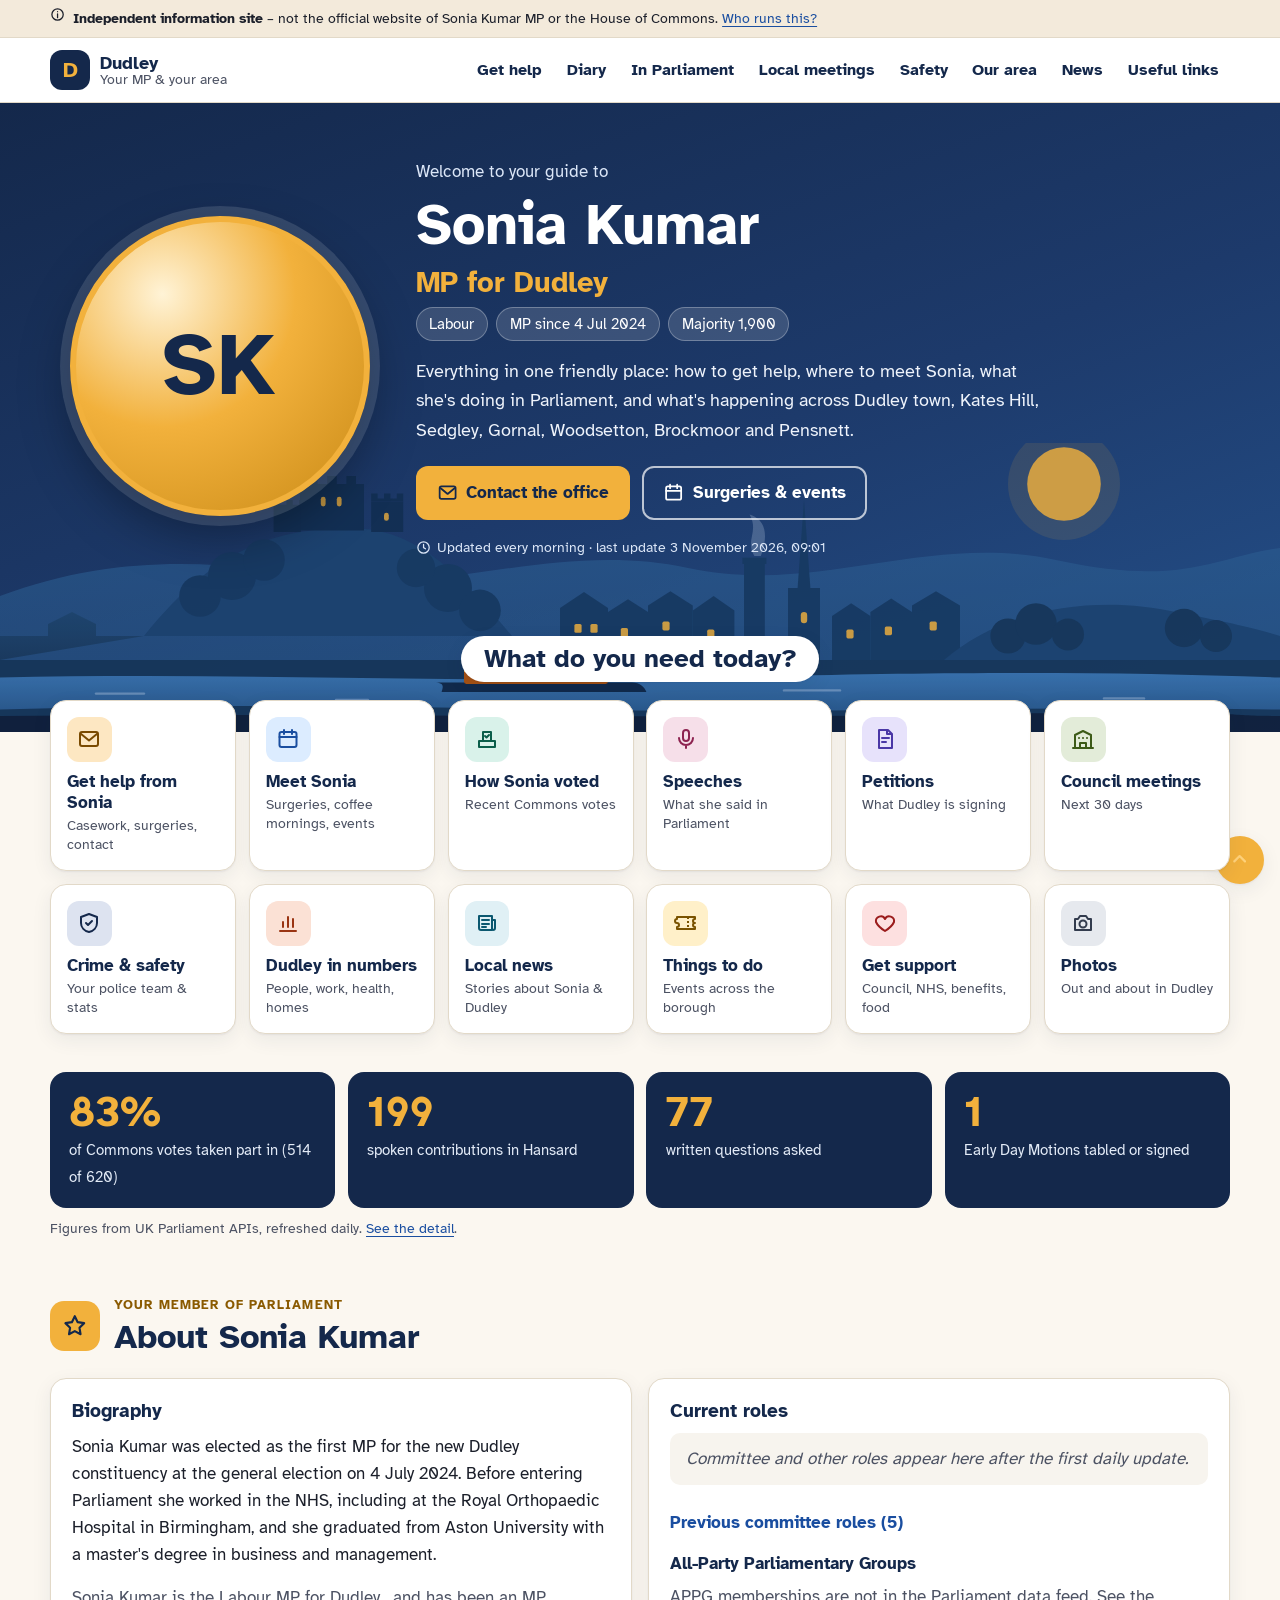
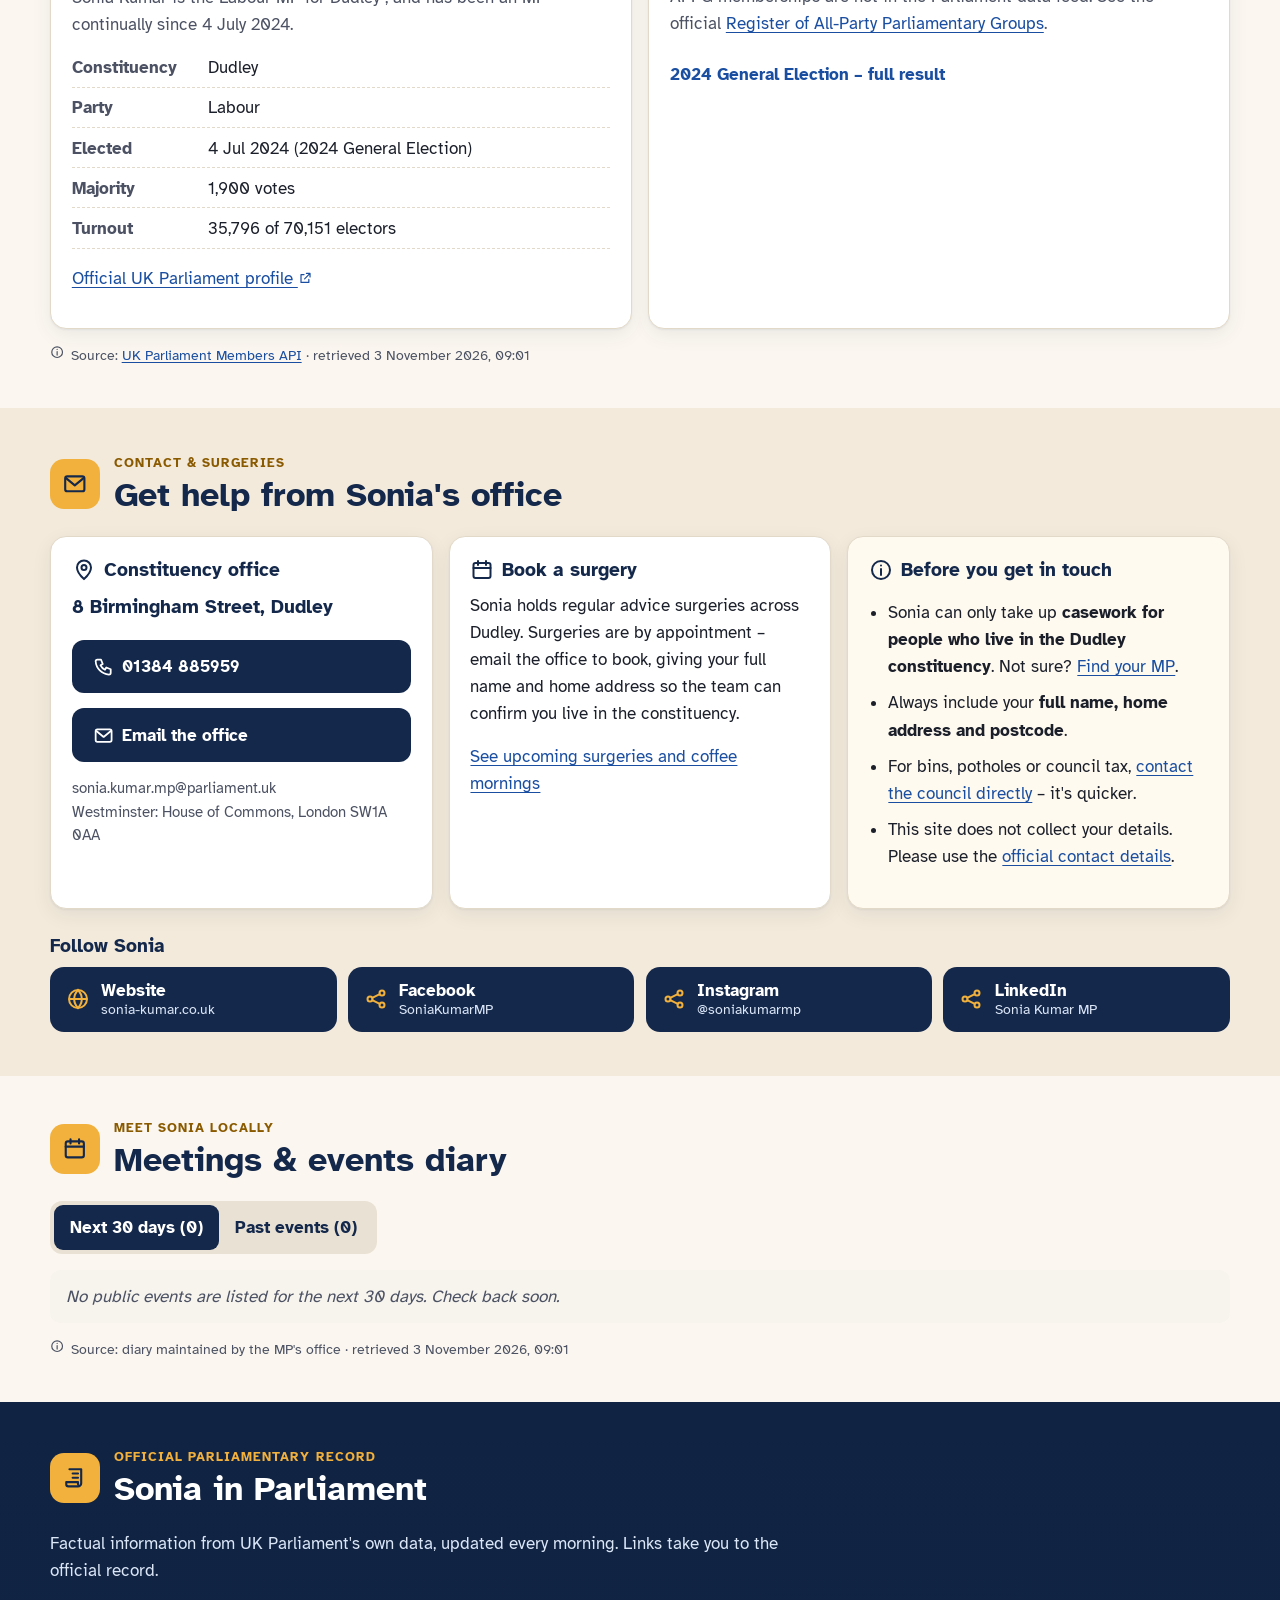
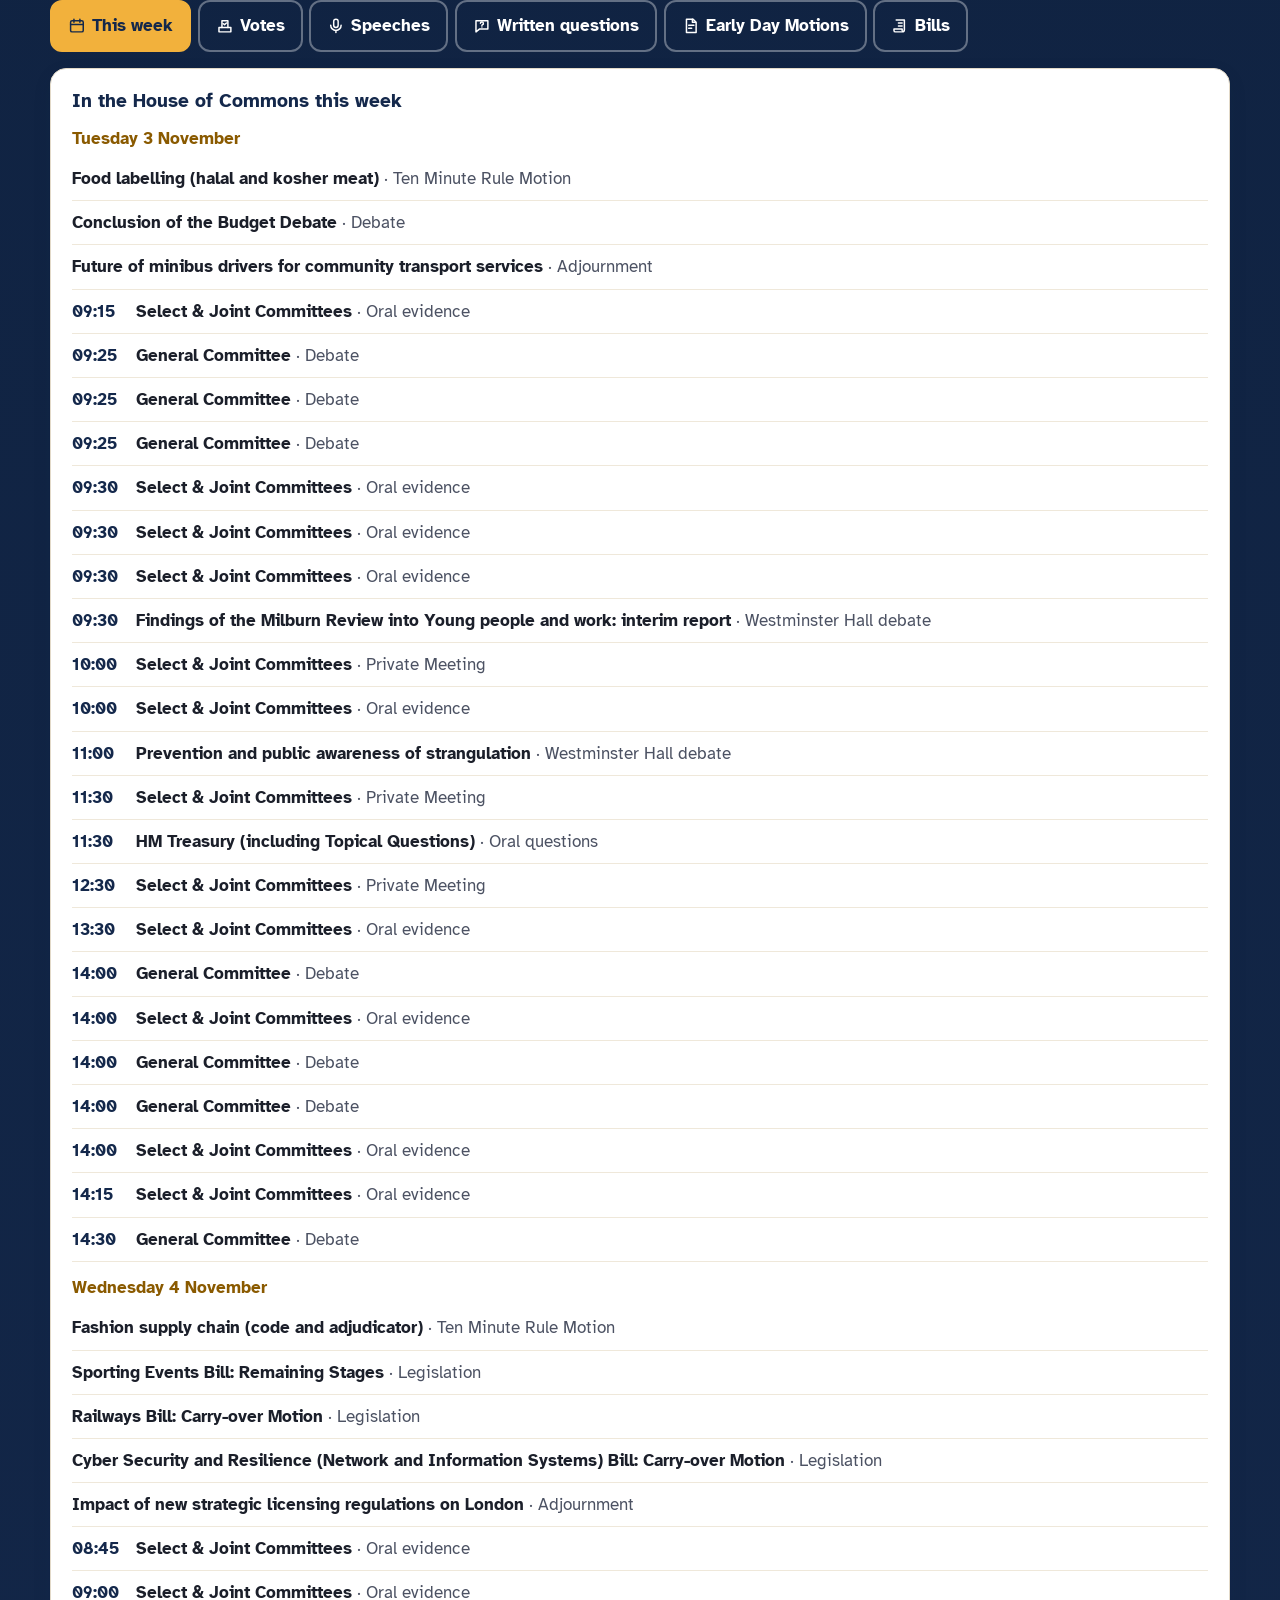
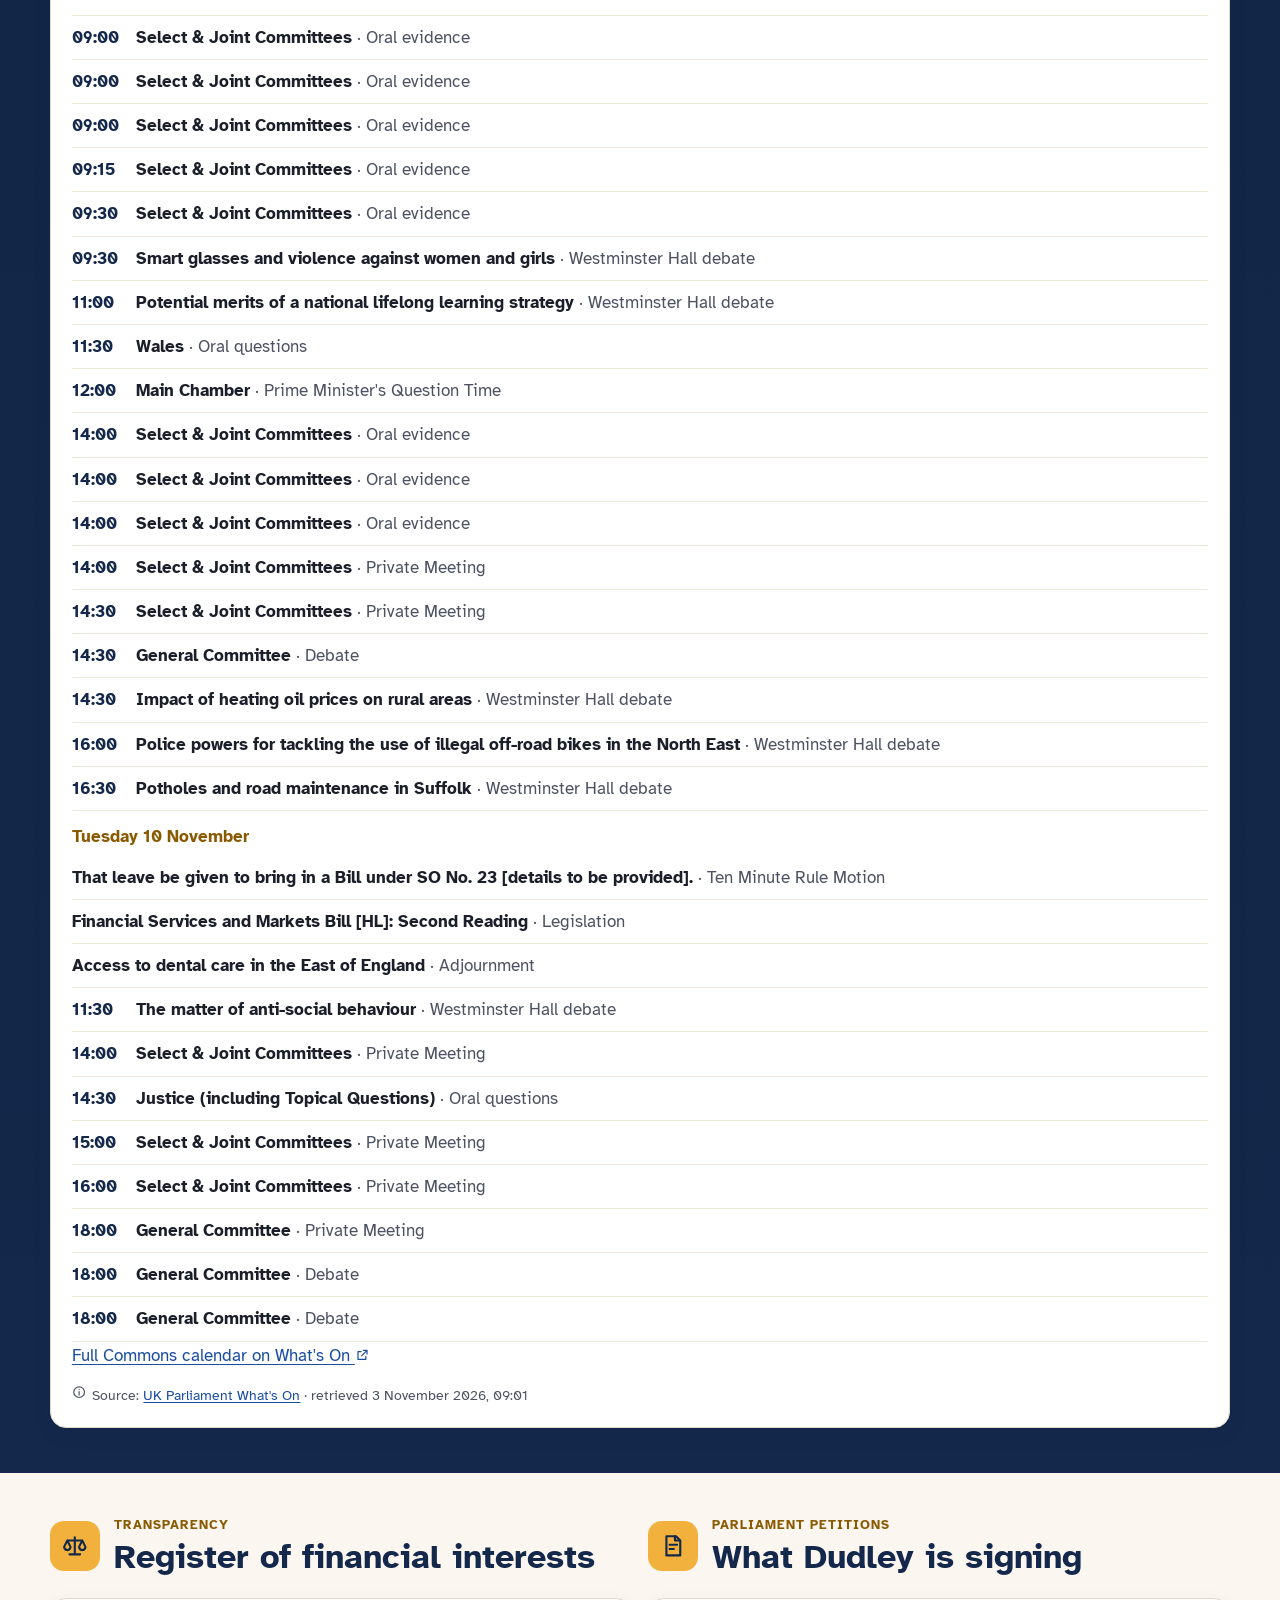
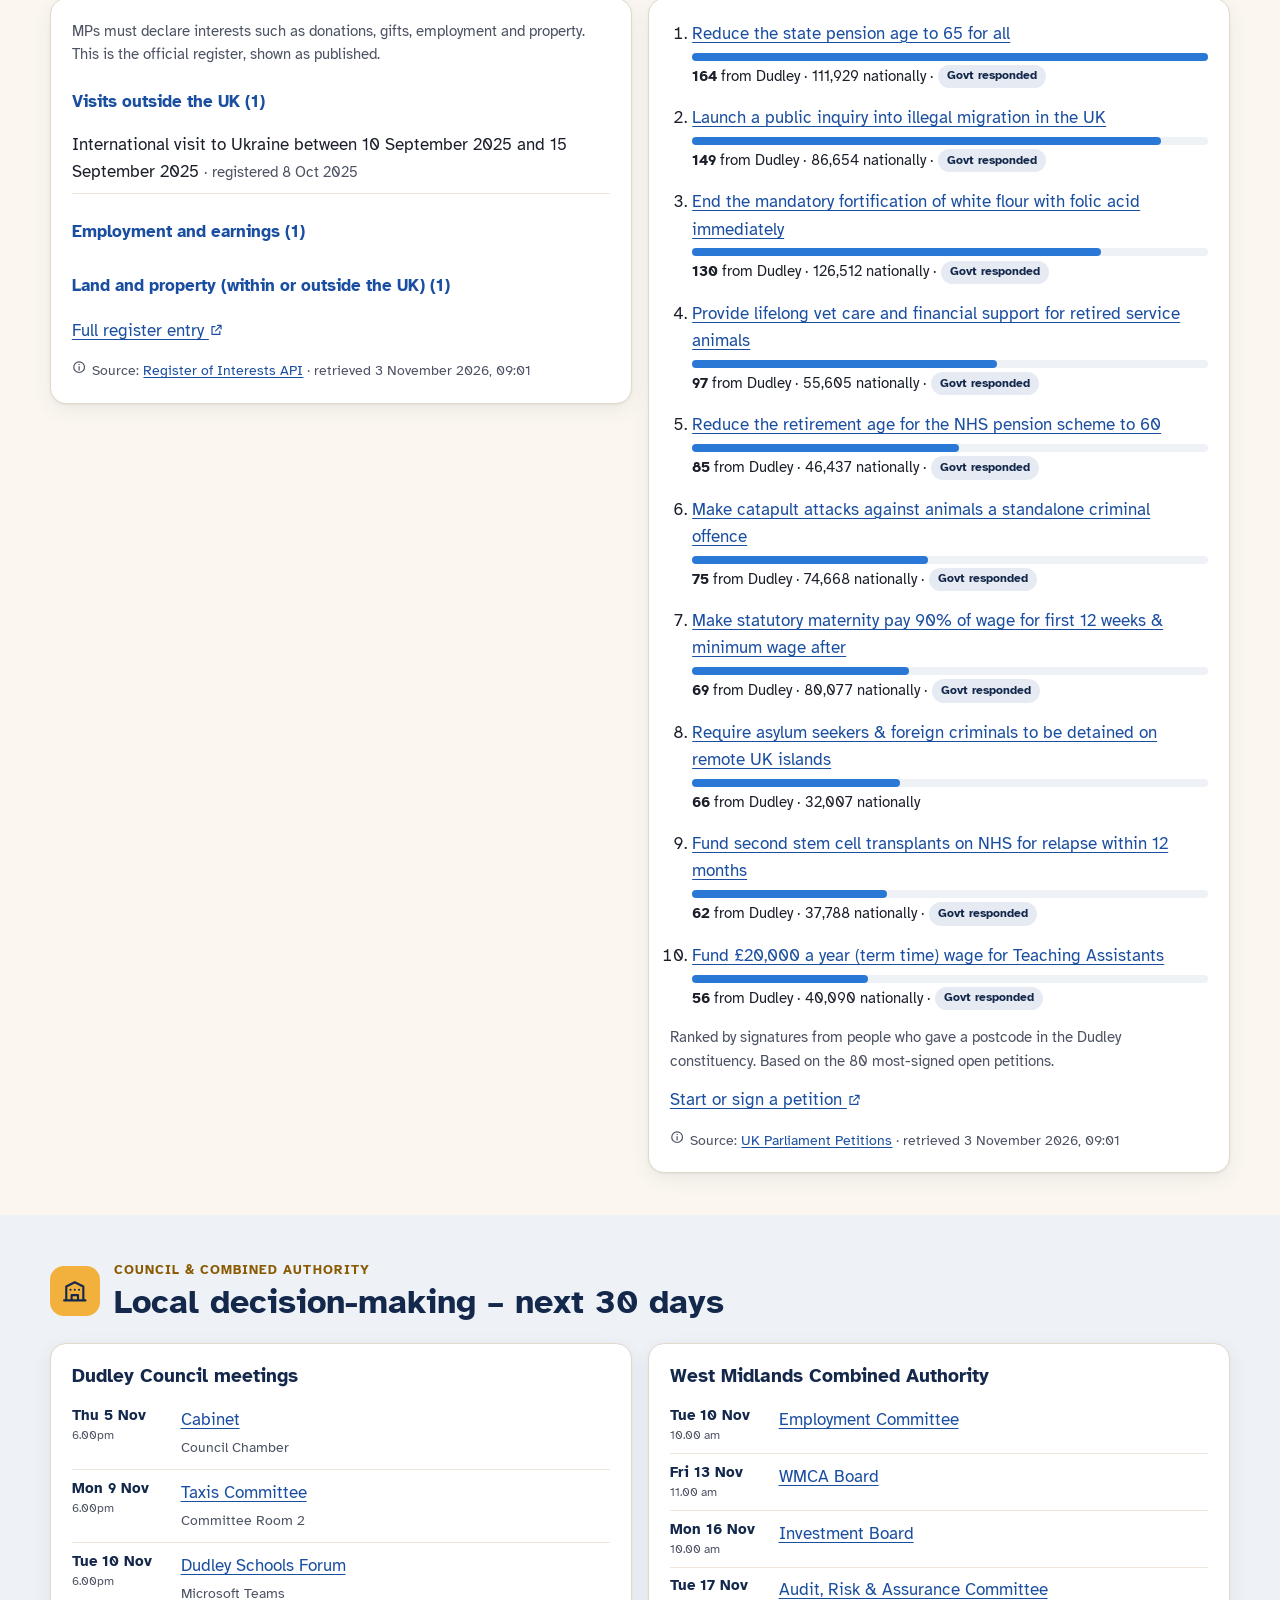
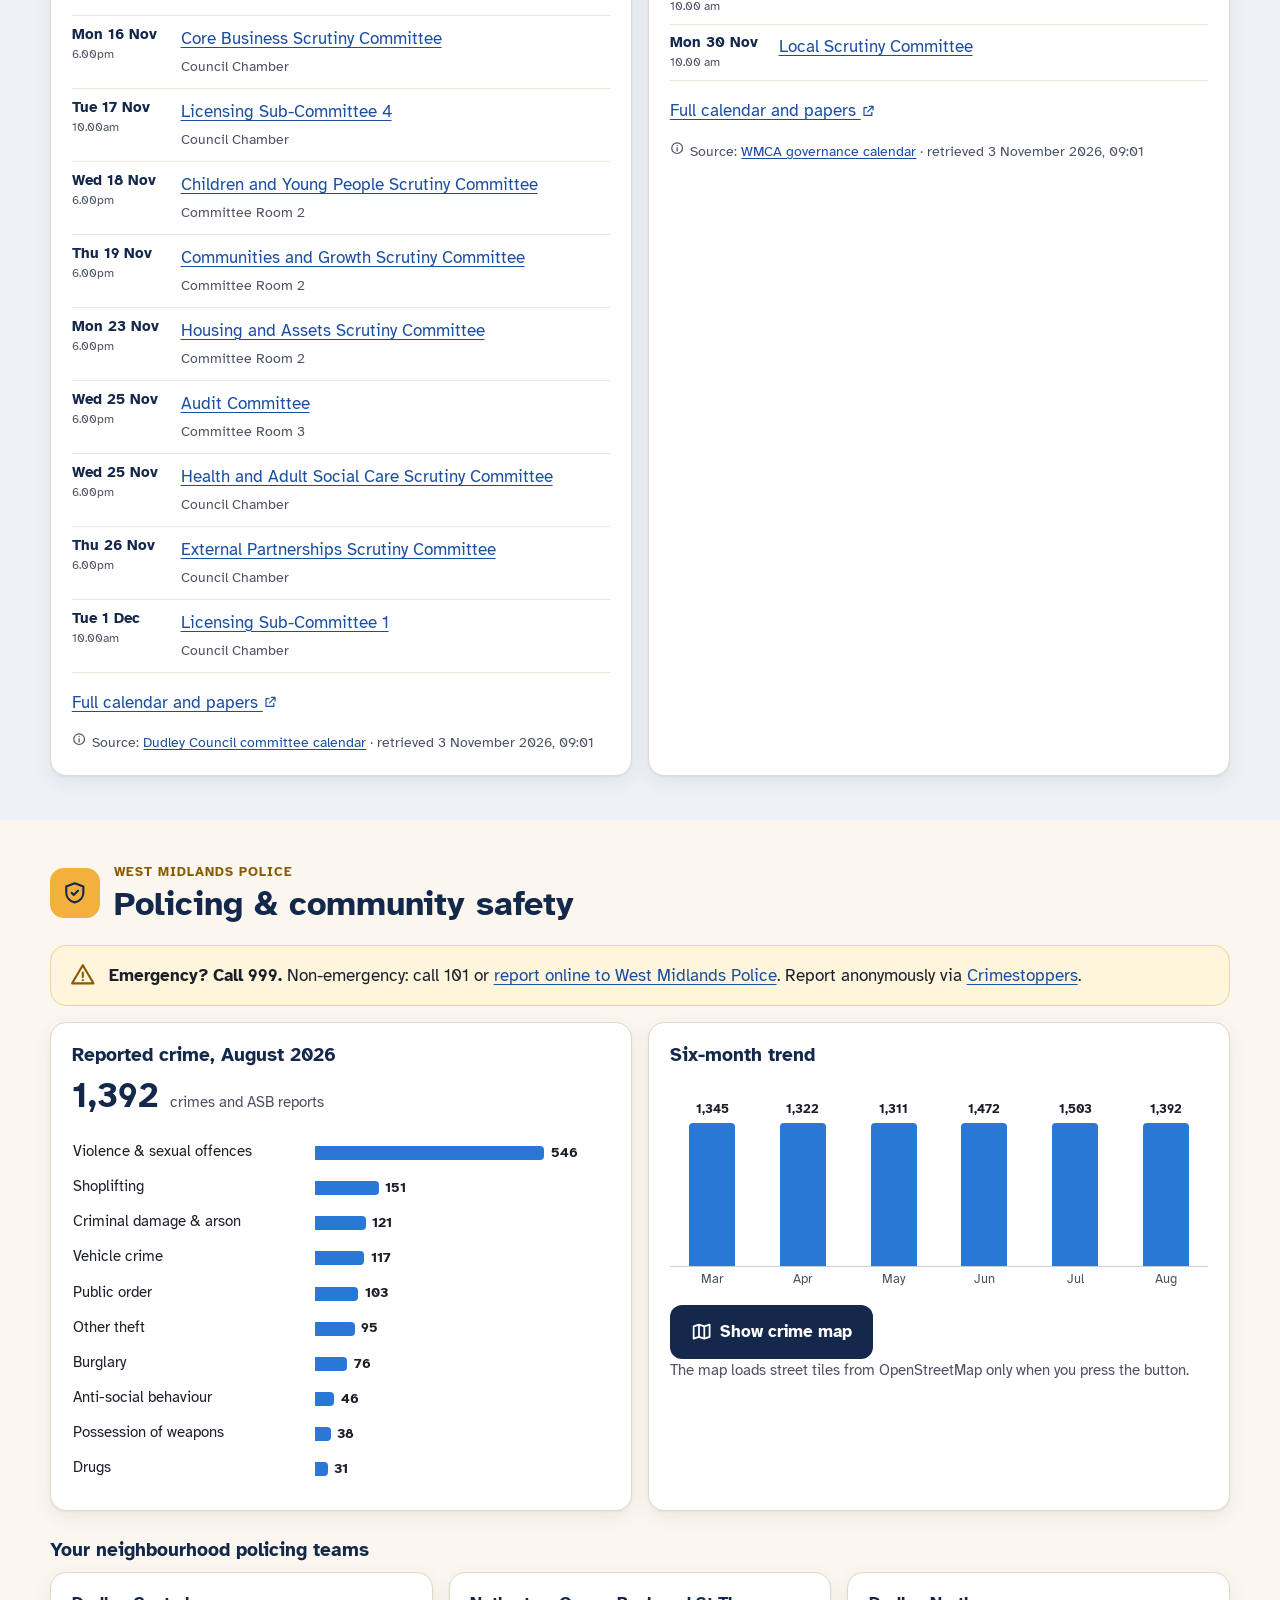
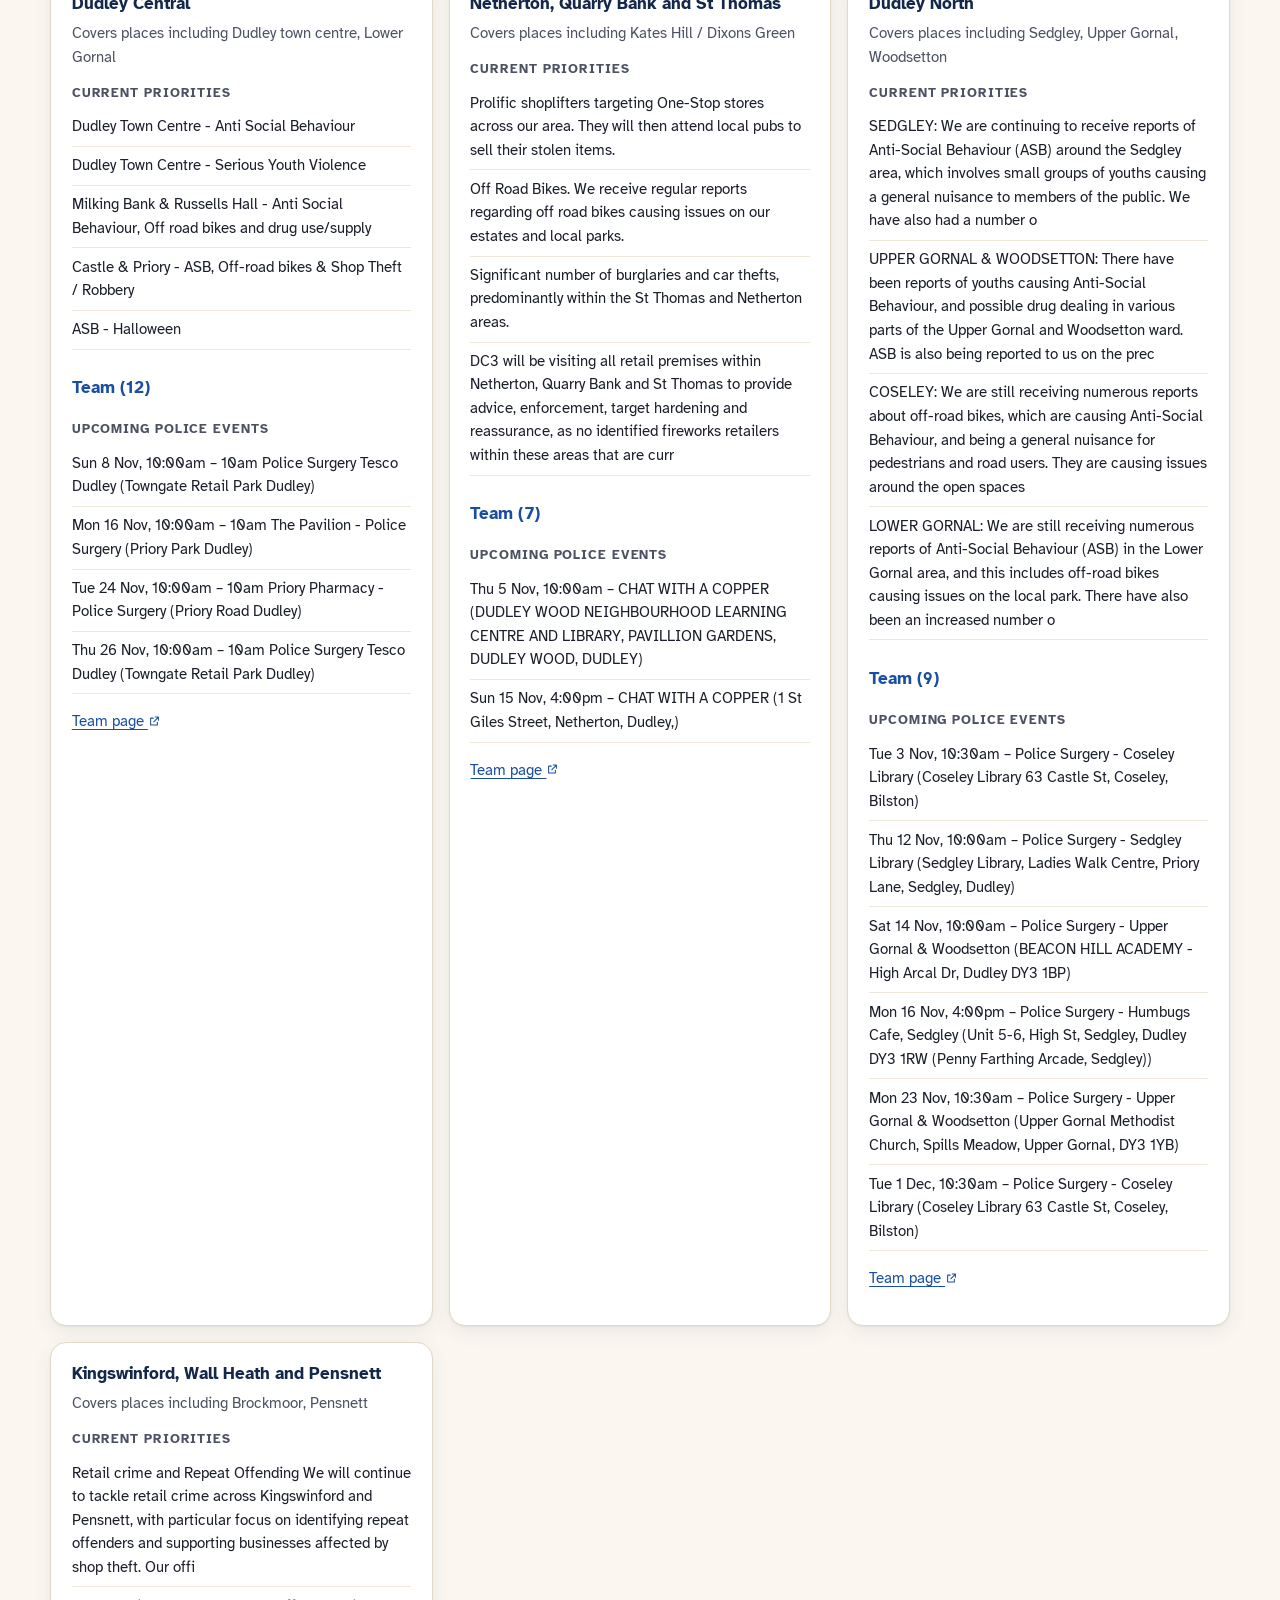
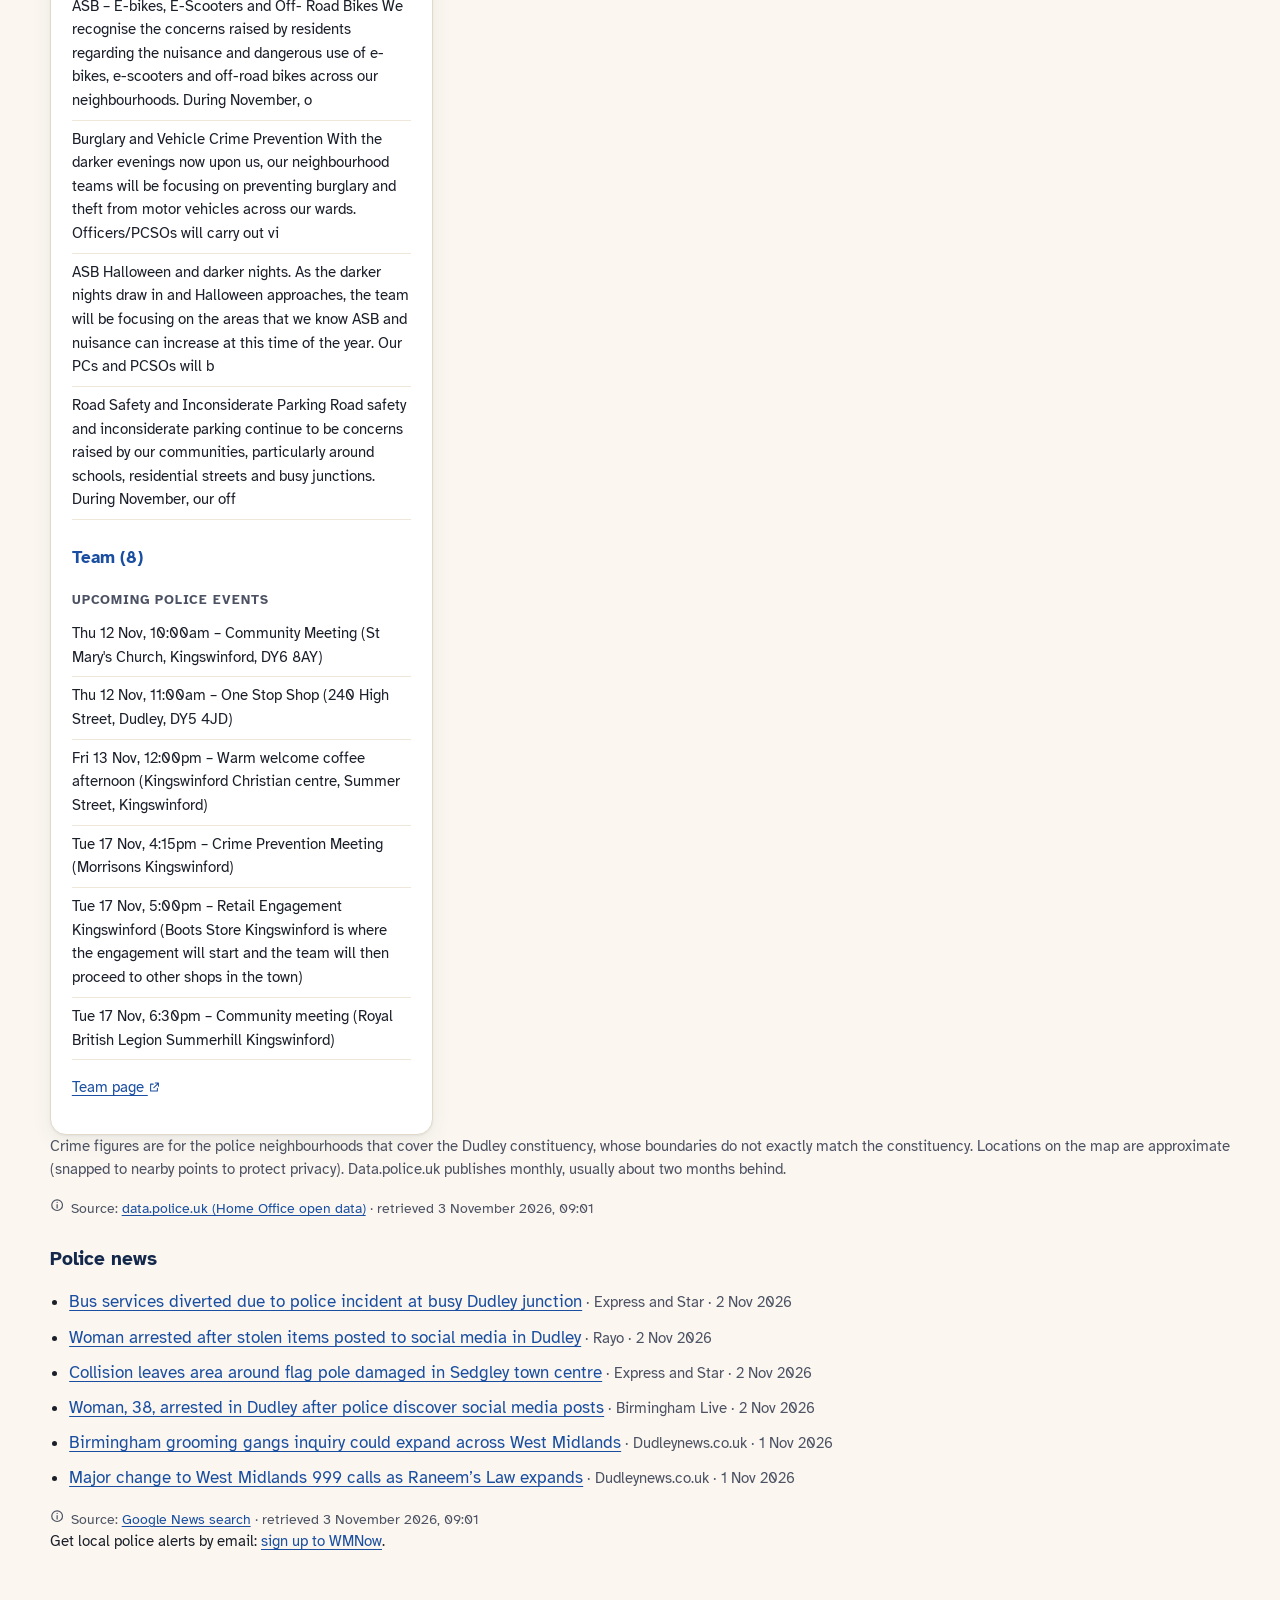
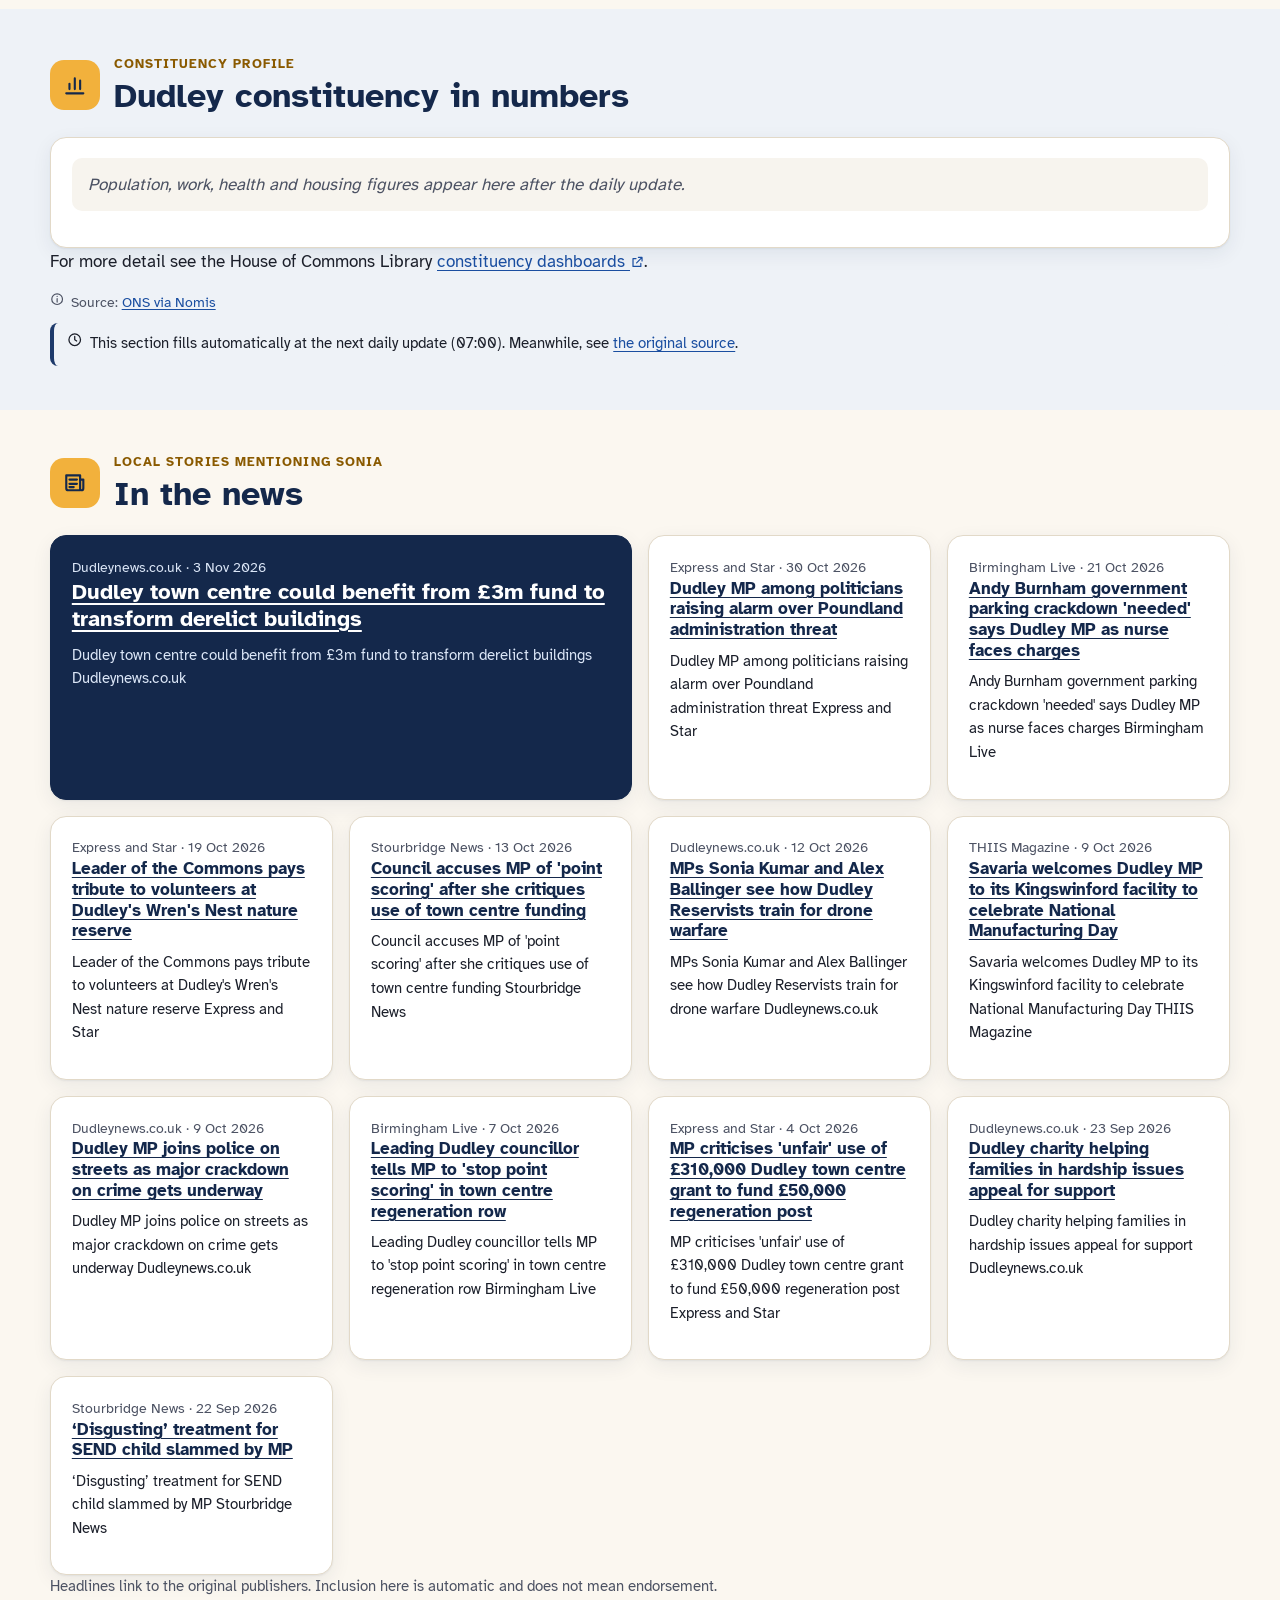
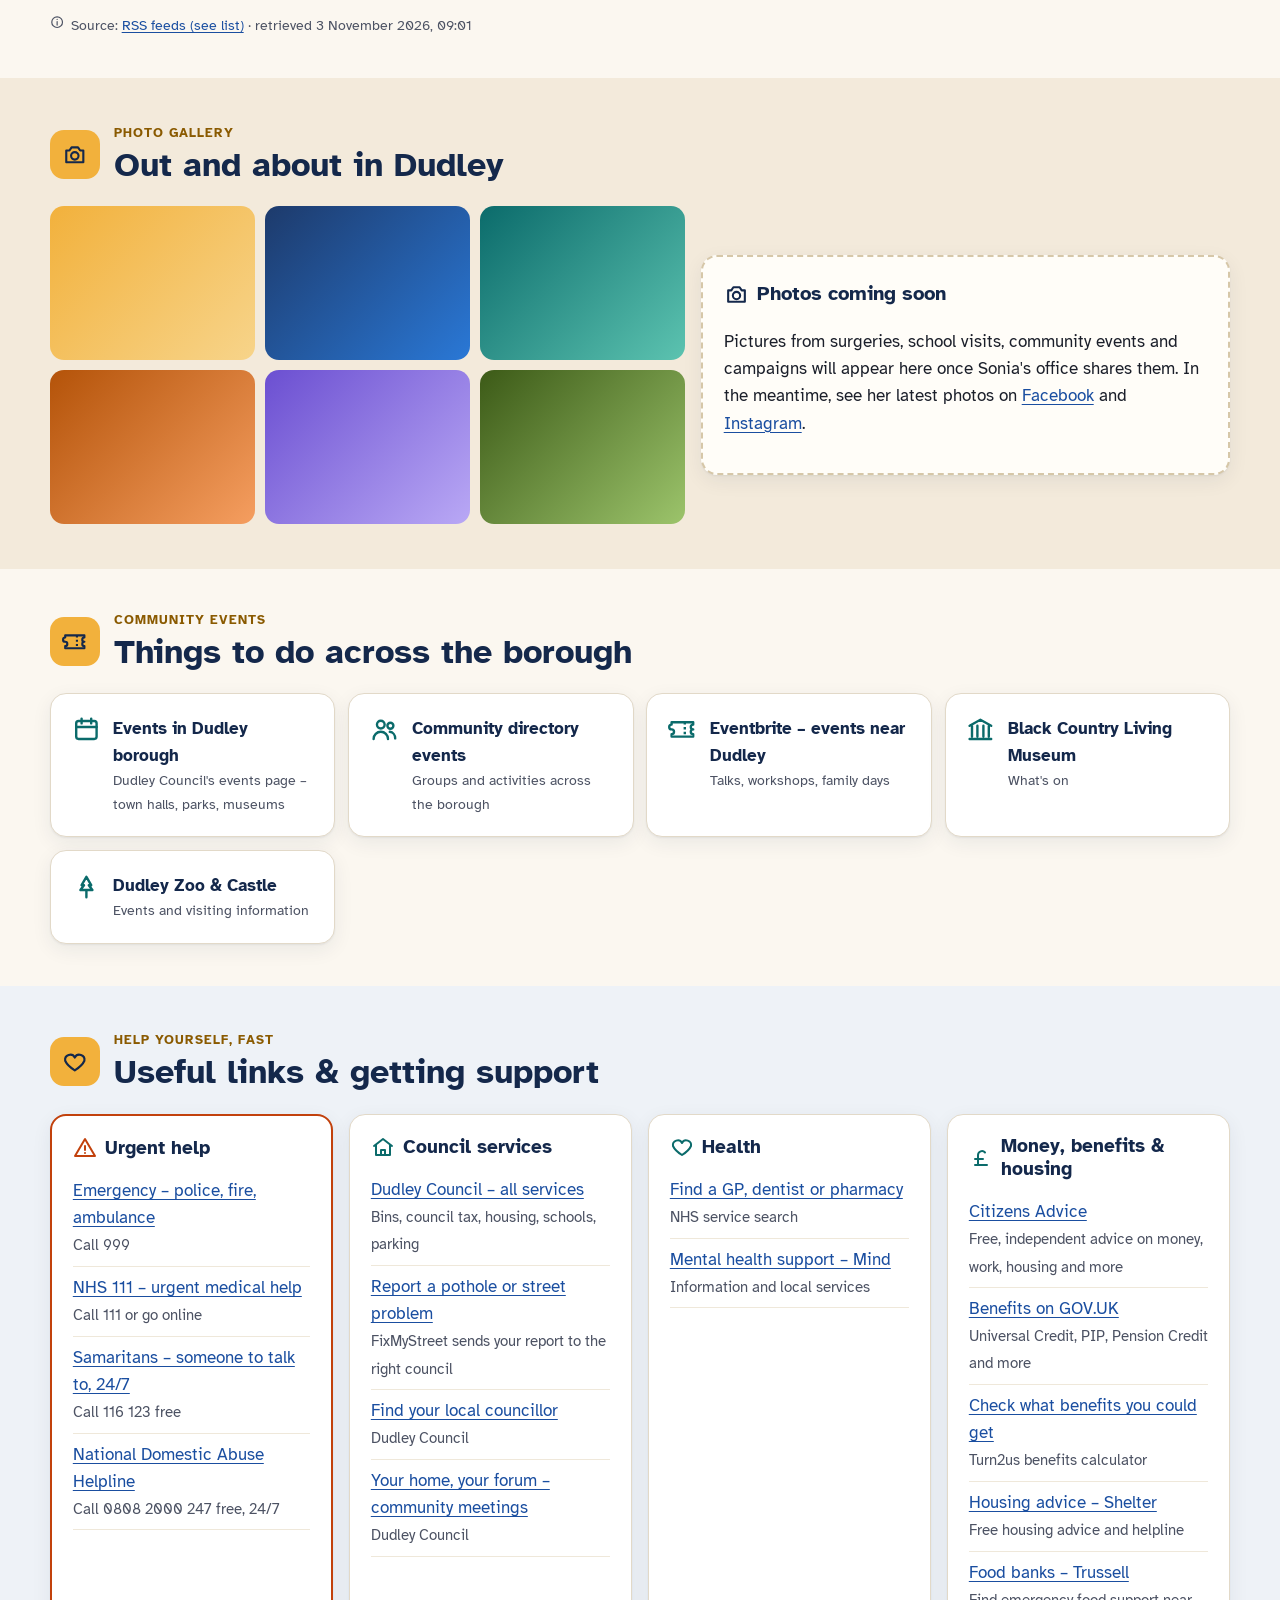
==== commit ca7a24c9: "Daily update 2026-11-03 09:05 GMT" ====
--- a/index.html
+++ b/index.html
@@ -11,7 +11,7 @@
 <meta property="og:type" content="website">
 <link rel="icon" href="assets/img/favicon.svg" type="image/svg+xml">
 <link rel="preload" href="assets/fonts/atkinson-hyperlegible-latin-400-normal.woff2" as="font" type="font/woff2" crossorigin>
-<link rel="stylesheet" href="assets/css/site.css?v=3November20260900">
+<link rel="stylesheet" href="assets/css/site.css?v=3November20260905">
 </head>
 <body>
 <svg xmlns="http://www.w3.org/2000/svg" style="display:none">
@@ -96,13 +96,13 @@
       <ul class="chips" aria-label="Key facts">
         <li>Labour</li>
         <li>MP since 4 Jul 2024</li>
-      </ul>
+<li>Majority 1,900</li>      </ul>
       <p class="lede">Everything in one friendly place: how to get help, where to meet Sonia, what she's doing in Parliament, and what's happening across Dudley town, Kates Hill, Sedgley, Gornal, Woodsetton, Brockmoor and Pensnett.</p>
       <div class="cta">
         <a class="btn btn-gold" href="#contact"><svg class="ico" aria-hidden="true" focusable="false"><use href="#i-mail"></use></svg> Contact the office</a>
         <a class="btn btn-ghost" href="#diary"><svg class="ico" aria-hidden="true" focusable="false"><use href="#i-calendar"></use></svg> Surgeries &amp; events</a>
       </div>
-      <p class="updated"><svg class="ico ico-sm" aria-hidden="true" focusable="false"><use href="#i-clock"></use></svg> Updated every morning · last update 3 November 2026, 09:00</p>
+      <p class="updated"><svg class="ico ico-sm" aria-hidden="true" focusable="false"><use href="#i-clock"></use></svg> Updated every morning · last update 3 November 2026, 09:01</p>
     </div>
   </div>
 </section>
@@ -131,10 +131,10 @@
   <div class="wrap">
     <h2 id="glance-h" class="visually-hidden">Sonia Kumar at a glance</h2>
     <ul class="stats">
-      <li><span class="stat-n">—</span><span class="stat-l">of Commons votes taken part in</span></li>
-      <li><span class="stat-n">—</span><span class="stat-l">spoken contributions in Hansard</span></li>
-      <li><span class="stat-n">—</span><span class="stat-l">written questions asked</span></li>
-      <li><span class="stat-n">—</span><span class="stat-l">Early Day Motions tabled or signed</span></li>
+      <li><span class="stat-n">83%</span><span class="stat-l">of Commons votes taken part in (514 of 620)</span></li>
+      <li><span class="stat-n">199</span><span class="stat-l">spoken contributions in Hansard</span></li>
+      <li><span class="stat-n">77</span><span class="stat-l">written questions asked</span></li>
+      <li><span class="stat-n">1</span><span class="stat-l">Early Day Motions tabled or signed</span></li>
     </ul>
     <p class="glance-src">Figures from UK Parliament APIs, refreshed daily. <a href="#parliament">See the detail</a>.</p>
   </div>
@@ -152,27 +152,34 @@
     <div class="card">
       <h3>Biography</h3>
       <p>Sonia Kumar was elected as the first MP for the new Dudley constituency at the general election on 4 July 2024. Before entering Parliament she worked in the NHS, including at the Royal Orthopaedic Hospital in Birmingham, and she graduated from Aston University with a master&#39;s degree in business and management.</p>
-      <dl class="facts">
+<p class="muted">Sonia Kumar is the Labour MP for Dudley , and has been an MP continually since 4 July 2024.</p>      <dl class="facts">
         <div><dt>Constituency</dt><dd>Dudley</dd></div>
         <div><dt>Party</dt><dd>Labour</dd></div>
-        <div><dt>Elected</dt><dd>4 Jul 2024</dd></div>
-      </dl>
-      <p><a href="https://members.parliament.uk/member/5274/contact">Official UK Parliament profile <svg class="ico ico-xs" aria-hidden="true" focusable="false"><use href="#i-ext"></use></svg></a></p>
+        <div><dt>Elected</dt><dd>4 Jul 2024 (2024 General Election)</dd></div>
+        <div><dt>Majority</dt><dd>1,900 votes</dd></div>
+<div><dt>Turnout</dt><dd>35,796 of 70,151 electors</dd></div>      </dl>
+      <p><a href="https://members.parliament.uk/member/5274">Official UK Parliament profile <svg class="ico ico-xs" aria-hidden="true" focusable="false"><use href="#i-ext"></use></svg></a></p>
     </div>
     <div class="card">
       <h3>Current roles</h3>
-<p class="empty">Committee and other roles appear here after the first daily update.</p>      <h4>All-Party Parliamentary Groups</h4>
+<p class="empty">Committee and other roles appear here after the first daily update.</p>      <details class="more"><summary>Previous committee roles (5)</summary>
+        <ul class="roles"><li>Business, Innovation, Science and Trade Committee <span class="muted">· 21 Oct 2024 – 13 Apr 2026</span></li><li>Terrorism (Protection of Premises) Bill: Programming sub committee <span class="muted">· 23 Oct 2024 – 31 Oct 2024</span></li><li>Terrorism (Protection of Premises) Bill <span class="muted">· 23 Oct 2024 – 31 Oct 2024</span></li><li>Data (Use and Access) Bill [HL] <span class="muted">· 26 Feb 2025 – 11 Mar 2025</span></li><li>Business, Innovation, Science and Trade Sub-Committee on Economic Security, Arms and Export Controls <span class="muted">· 5 Mar 2025 – 13 May 2026</span></li></ul>
+      </details>
+      <h4>All-Party Parliamentary Groups</h4>
       <p class="muted">APPG memberships are not in the Parliament data feed. See the official <a href="https://www.parliament.uk/mps-lords-and-offices/standards-and-financial-interests/parliamentary-commissioner-for-standards/registers-of-interests/register-of-all-party-party-parliamentary-groups/">Register of All-Party Parliamentary Groups</a>.</p>
+      <details class="more"><summary>2024 General Election – full result</summary>
+        <table class="tbl"><caption class="visually-hidden">Election result</caption>
+          <thead><tr><th scope="col">Candidate</th><th scope="col">Party</th><th scope="col" class="r">Votes</th><th scope="col" class="r">Share</th></tr></thead>
+          <tbody><tr><td>Sonia Kumar</td><td>Labour</td><td class="r">12,215</td><td class="r">0.3412392446083361%</td></tr><tr><td>Marco Longhi</td><td>Conservative</td><td class="r">10,315</td><td class="r">0.2881606883450665%</td></tr><tr><td>Andrew Southall</td><td>Reform UK</td><td class="r">9,442</td><td class="r">0.2637724885462063%</td></tr><tr><td>Zia Qari</td><td>Green Party</td><td class="r">1,154</td><td class="r">0.03223823890937535%</td></tr><tr><td>Ian Flynn</td><td>Liberal Democrat</td><td class="r">1,056</td><td class="r">0.02950050284948039%</td></tr><tr><td>Shakeela Bibi</td><td>Independent</td><td class="r">857</td><td class="r">0.02394122248295899%</td></tr><tr><td>Aftab Hussain</td><td>Workers Party of Britain</td><td class="r">621</td><td class="r">0.01734830707341602%</td></tr><tr><td>Dharmanand Mortha</td><td>Independent</td><td class="r">136</td><td class="r">0.003799307185160353%</td></tr></tbody>
+        </table>
+      </details>
     </div>
   </div>
   <p class="src">
   <svg class="ico ico-sm" aria-hidden="true" focusable="false"><use href="#i-info"></use></svg>
   <span>Source:
-<a href="https://members.parliament.uk/member/5274">UK Parliament Members API</a></span>
-</p>
-<p class="notice" role="status"><svg class="ico ico-sm" aria-hidden="true" focusable="false"><use href="#i-clock"></use></svg>
-  <span>This section fills automatically at the next daily update (07:00).
- Meanwhile, see <a href="https://members.parliament.uk/member/5274">the original source</a>.</span></p>
+<a href="https://members.parliament.uk/member/5274">UK Parliament Members API</a> · retrieved 3 November 2026, 09:01</span>
+</p>
 
 </section>
 
@@ -233,7 +240,7 @@
 <p class="empty">No public events are listed for the next 30 days. Check back soon.</p>    </div>
     <div data-panel="past" hidden>
 <p class="empty">Past events will be archived here.</p>    </div>
-  <p class="src"><svg class="ico ico-sm" aria-hidden="true" focusable="false"><use href="#i-info"></use></svg> <span>Source: diary maintained by the MP's office · retrieved 3 November 2026, 09:00</span></p>
+  <p class="src"><svg class="ico ico-sm" aria-hidden="true" focusable="false"><use href="#i-info"></use></svg> <span>Source: diary maintained by the MP's office · retrieved 3 November 2026, 09:01</span></p>
 </section>
 
 <!-- ===================== PARLIAMENT ======================= -->
@@ -259,82 +266,211 @@
 
     <div class="tabpanel card" role="tabpanel" id="whatson" aria-labelledby="tab-whatson">
       <h3>In the House of Commons this week</h3>
-<p class="empty">Commons business for the week appears here.</p>      <p><a href="https://whatson.parliament.uk/commons/">Full Commons calendar on What's On <svg class="ico ico-xs" aria-hidden="true" focusable="false"><use href="#i-ext"></use></svg></a></p>
+        <h4 class="day-h">Tuesday 3 November</h4>
+        <ul class="bus"><li><span><strong>Food labelling (halal and kosher meat)</strong> <span class="muted">· Ten Minute Rule Motion</span></span></li><li><span><strong>Conclusion of the Budget Debate</strong> <span class="muted">· Debate</span></span></li><li><span><strong>Future of minibus drivers for community transport services</strong> <span class="muted">· Adjournment</span></span></li><li><span class="t">09:15</span><span><strong>Select &amp; Joint Committees</strong> <span class="muted">· Oral evidence</span></span></li><li><span class="t">09:25</span><span><strong>General Committee</strong> <span class="muted">· Debate</span></span></li><li><span class="t">09:25</span><span><strong>General Committee</strong> <span class="muted">· Debate</span></span></li><li><span class="t">09:25</span><span><strong>General Committee</strong> <span class="muted">· Debate</span></span></li><li><span class="t">09:30</span><span><strong>Select &amp; Joint Committees</strong> <span class="muted">· Oral evidence</span></span></li><li><span class="t">09:30</span><span><strong>Select &amp; Joint Committees</strong> <span class="muted">· Oral evidence</span></span></li><li><span class="t">09:30</span><span><strong>Select &amp; Joint Committees</strong> <span class="muted">· Oral evidence</span></span></li><li><span class="t">09:30</span><span><strong>Findings of the Milburn Review into Young people and work: interim report</strong> <span class="muted">· Westminster Hall debate</span></span></li><li><span class="t">10:00</span><span><strong>Select &amp; Joint Committees</strong> <span class="muted">· Private Meeting</span></span></li><li><span class="t">10:00</span><span><strong>Select &amp; Joint Committees</strong> <span class="muted">· Oral evidence</span></span></li><li><span class="t">11:00</span><span><strong>Prevention and public awareness of strangulation</strong> <span class="muted">· Westminster Hall debate</span></span></li><li><span class="t">11:30</span><span><strong>Select &amp; Joint Committees</strong> <span class="muted">· Private Meeting</span></span></li><li><span class="t">11:30</span><span><strong>HM Treasury (including Topical Questions)</strong> <span class="muted">· Oral questions</span></span></li><li><span class="t">12:30</span><span><strong>Select &amp; Joint Committees</strong> <span class="muted">· Private Meeting</span></span></li><li><span class="t">13:30</span><span><strong>Select &amp; Joint Committees</strong> <span class="muted">· Oral evidence</span></span></li><li><span class="t">14:00</span><span><strong>General Committee</strong> <span class="muted">· Debate</span></span></li><li><span class="t">14:00</span><span><strong>Select &amp; Joint Committees</strong> <span class="muted">· Oral evidence</span></span></li><li><span class="t">14:00</span><span><strong>General Committee</strong> <span class="muted">· Debate</span></span></li><li><span class="t">14:00</span><span><strong>General Committee</strong> <span class="muted">· Debate</span></span></li><li><span class="t">14:00</span><span><strong>Select &amp; Joint Committees</strong> <span class="muted">· Oral evidence</span></span></li><li><span class="t">14:15</span><span><strong>Select &amp; Joint Committees</strong> <span class="muted">· Oral evidence</span></span></li><li><span class="t">14:30</span><span><strong>General Committee</strong> <span class="muted">· Debate</span></span></li></ul>
+        <h4 class="day-h">Wednesday 4 November</h4>
+        <ul class="bus"><li><span><strong>Fashion supply chain (code and adjudicator)</strong> <span class="muted">· Ten Minute Rule Motion</span></span></li><li><span><strong>Sporting Events Bill: Remaining Stages</strong> <span class="muted">· Legislation</span></span></li><li><span><strong>Railways Bill: Carry-over Motion</strong> <span class="muted">· Legislation</span></span></li><li><span><strong>Cyber Security and Resilience (Network and Information Systems) Bill: Carry-over Motion</strong> <span class="muted">· Legislation</span></span></li><li><span><strong>Impact of new strategic licensing regulations on London</strong> <span class="muted">· Adjournment</span></span></li><li><span class="t">08:45</span><span><strong>Select &amp; Joint Committees</strong> <span class="muted">· Oral evidence</span></span></li><li><span class="t">09:00</span><span><strong>Select &amp; Joint Committees</strong> <span class="muted">· Oral evidence</span></span></li><li><span class="t">09:00</span><span><strong>Select &amp; Joint Committees</strong> <span class="muted">· Oral evidence</span></span></li><li><span class="t">09:00</span><span><strong>Select &amp; Joint Committees</strong> <span class="muted">· Oral evidence</span></span></li><li><span class="t">09:00</span><span><strong>Select &amp; Joint Committees</strong> <span class="muted">· Oral evidence</span></span></li><li><span class="t">09:15</span><span><strong>Select &amp; Joint Committees</strong> <span class="muted">· Oral evidence</span></span></li><li><span class="t">09:30</span><span><strong>Select &amp; Joint Committees</strong> <span class="muted">· Oral evidence</span></span></li><li><span class="t">09:30</span><span><strong>Smart glasses and violence against women and girls</strong> <span class="muted">· Westminster Hall debate</span></span></li><li><span class="t">11:00</span><span><strong>Potential merits of a national lifelong learning strategy</strong> <span class="muted">· Westminster Hall debate</span></span></li><li><span class="t">11:30</span><span><strong>Wales</strong> <span class="muted">· Oral questions</span></span></li><li><span class="t">12:00</span><span><strong>Main Chamber</strong> <span class="muted">· Prime Minister&#39;s Question Time</span></span></li><li><span class="t">14:00</span><span><strong>Select &amp; Joint Committees</strong> <span class="muted">· Oral evidence</span></span></li><li><span class="t">14:00</span><span><strong>Select &amp; Joint Committees</strong> <span class="muted">· Oral evidence</span></span></li><li><span class="t">14:00</span><span><strong>Select &amp; Joint Committees</strong> <span class="muted">· Oral evidence</span></span></li><li><span class="t">14:00</span><span><strong>Select &amp; Joint Committees</strong> <span class="muted">· Private Meeting</span></span></li><li><span class="t">14:30</span><span><strong>Select &amp; Joint Committees</strong> <span class="muted">· Private Meeting</span></span></li><li><span class="t">14:30</span><span><strong>General Committee</strong> <span class="muted">· Debate</span></span></li><li><span class="t">14:30</span><span><strong>Impact of heating oil prices on rural areas</strong> <span class="muted">· Westminster Hall debate</span></span></li><li><span class="t">16:00</span><span><strong>Police powers for tackling the use of illegal off-road bikes in the North East</strong> <span class="muted">· Westminster Hall debate</span></span></li><li><span class="t">16:30</span><span><strong>Potholes and road maintenance in Suffolk</strong> <span class="muted">· Westminster Hall debate</span></span></li></ul>
+        <h4 class="day-h">Tuesday 10 November</h4>
+        <ul class="bus"><li><span><strong>That leave be given to bring in a Bill under SO No. 23 [details to be provided].</strong> <span class="muted">· Ten Minute Rule Motion</span></span></li><li><span><strong>Financial Services and Markets Bill [HL]: Second Reading</strong> <span class="muted">· Legislation</span></span></li><li><span><strong>Access to dental care in the East of England</strong> <span class="muted">· Adjournment</span></span></li><li><span class="t">11:30</span><span><strong>The matter of anti-social behaviour</strong> <span class="muted">· Westminster Hall debate</span></span></li><li><span class="t">14:00</span><span><strong>Select &amp; Joint Committees</strong> <span class="muted">· Private Meeting</span></span></li><li><span class="t">14:30</span><span><strong>Justice (including Topical Questions)</strong> <span class="muted">· Oral questions</span></span></li><li><span class="t">15:00</span><span><strong>Select &amp; Joint Committees</strong> <span class="muted">· Private Meeting</span></span></li><li><span class="t">16:00</span><span><strong>Select &amp; Joint Committees</strong> <span class="muted">· Private Meeting</span></span></li><li><span class="t">18:00</span><span><strong>General Committee</strong> <span class="muted">· Private Meeting</span></span></li><li><span class="t">18:00</span><span><strong>General Committee</strong> <span class="muted">· Debate</span></span></li><li><span class="t">18:00</span><span><strong>General Committee</strong> <span class="muted">· Debate</span></span></li></ul>
+      <p><a href="https://whatson.parliament.uk/commons/">Full Commons calendar on What's On <svg class="ico ico-xs" aria-hidden="true" focusable="false"><use href="#i-ext"></use></svg></a></p>
       <p class="src">
   <svg class="ico ico-sm" aria-hidden="true" focusable="false"><use href="#i-info"></use></svg>
   <span>Source:
-<a href="https://whatson.parliament.uk/commons/">UK Parliament What&#39;s On</a></span>
-</p>
-<p class="notice" role="status"><svg class="ico ico-sm" aria-hidden="true" focusable="false"><use href="#i-clock"></use></svg>
-  <span>This section fills automatically at the next daily update (07:00).
- Meanwhile, see <a href="https://whatson.parliament.uk/commons/">the original source</a>.</span></p>
+<a href="https://whatson.parliament.uk/commons/">UK Parliament What&#39;s On</a> · retrieved 3 November 2026, 09:01</span>
+</p>
 
     </div>
 
     <div class="tabpanel card" role="tabpanel" id="votes" aria-labelledby="tab-votes">
       <h3>How Sonia voted recently</h3>
-<p class="empty">Recent votes appear here after the daily update.</p>      <p class="src">
-  <svg class="ico ico-sm" aria-hidden="true" focusable="false"><use href="#i-info"></use></svg>
-  <span>Source:
-<a href="https://members.parliament.uk/member/5274/voting">Commons Votes API</a></span>
-</p>
-<p class="notice" role="status"><svg class="ico ico-sm" aria-hidden="true" focusable="false"><use href="#i-clock"></use></svg>
-  <span>This section fills automatically at the next daily update (07:00).
- Meanwhile, see <a href="https://members.parliament.uk/member/5274/voting">the original source</a>.</span></p>
+      <div class="meter" role="img" aria-label="Took part in 83% of divisions">
+        <div class="meter-bar"><span style="width: 83%"></span></div>
+        <p><strong>83%</strong> of Commons divisions since 4 Jul 2024 (514 of 620)</p>
+      </div>
+      <p class="muted small">Attendance = divisions in which the MP voted (or acted as teller) as a share of all Commons divisions since election. MPs may be absent for many reasons, including ministerial, committee or constituency duties, illness or pairing.</p>
+      <div class="tbl-wrap"><table class="tbl">
+        <caption class="visually-hidden">Recent divisions and how Sonia Kumar voted</caption>
+        <thead><tr><th scope="col">Date</th><th scope="col">Division</th><th scope="col">Sonia voted</th><th scope="col" class="r">Ayes</th><th scope="col" class="r">Noes</th></tr></thead>
+        <tbody>          <tr><td class="nw">27 Oct 2026</td><td><a href="https://votes.parliament.uk/votes/commons/division/2463">Draft Town and Country Planning (Fees for Applications, Deemed Applications, Requests and Site Visits) (England) (Amendment and Transitional Provision) Regulations 2026</a></td><td><span class="vote vote-aye">Aye</span></td><td class="r">321</td><td class="r">66</td></tr>
+          <tr><td class="nw">21 Oct 2026</td><td><a href="https://votes.parliament.uk/votes/commons/division/2462">Opposition day motion: Support for British farmers</a></td><td><span class="vote vote-no">No</span></td><td class="r">57</td><td class="r">279</td></tr>
+          <tr><td class="nw">21 Oct 2026</td><td><a href="https://votes.parliament.uk/votes/commons/division/2461">Withdrawal Agreement (Windsor Framework and Governance) (Amendment)  Regulations 2026</a></td><td><span class="vote vote-aye">Aye</span></td><td class="r">345</td><td class="r">108</td></tr>
+          <tr><td class="nw">21 Oct 2026</td><td><a href="https://votes.parliament.uk/votes/commons/division/2460">Draft Code of Practice on Access and Unfair Practices During the Recognition and  Derecognition Process</a></td><td><span class="vote vote-aye">Aye</span></td><td class="r">295</td><td class="r">111</td></tr>
+          <tr><td class="nw">21 Oct 2026</td><td><a href="https://votes.parliament.uk/votes/commons/division/2459">Draft Railways (Interoperability in Northern Ireland) (Convention on International  Carriage by Rail) (Amendment) Regulations 2026</a></td><td><span class="vote vote-aye">Aye</span></td><td class="r">345</td><td class="r">108</td></tr>
+          <tr><td class="nw">20 Oct 2026</td><td><a href="https://votes.parliament.uk/votes/commons/division/2458">Northern Ireland Troubles Bill: Third Reading</a></td><td><span class="vote vote-aye">Aye</span></td><td class="r">330</td><td class="r">178</td></tr>
+          <tr><td class="nw">20 Oct 2026</td><td><a href="https://votes.parliament.uk/votes/commons/division/2457">Northern Ireland Troubles Bill Committee: New Clause 12</a></td><td><span class="vote vote-no">No</span></td><td class="r">184</td><td class="r">330</td></tr>
+          <tr><td class="nw">20 Oct 2026</td><td><a href="https://votes.parliament.uk/votes/commons/division/2456">Northern Ireland Troubles Bill Committee: New Clause 7</a></td><td><span class="vote vote-no">No</span></td><td class="r">179</td><td class="r">336</td></tr>
+          <tr><td class="nw">20 Oct 2026</td><td><a href="https://votes.parliament.uk/votes/commons/division/2455">Northern Ireland Troubles Bill Committee: Amendment 32</a></td><td><span class="vote vote-no">No</span></td><td class="r">117</td><td class="r">331</td></tr>
+          <tr><td class="nw">20 Oct 2026</td><td><a href="https://votes.parliament.uk/votes/commons/division/2454">Northern Ireland Troubles Bill Committee: Amendment 51</a></td><td><span class="vote vote-no">No</span></td><td class="r">176</td><td class="r">329</td></tr>
+          <tr><td class="nw">19 Oct 2026</td><td><a href="https://votes.parliament.uk/votes/commons/division/2453">Northern Ireland Troubles Bill Committee: New Clause 21</a></td><td><span class="vote vote-no">No</span></td><td class="r">167</td><td class="r">327</td></tr>
+          <tr><td class="nw">19 Oct 2026</td><td><a href="https://votes.parliament.uk/votes/commons/division/2452">Northern Ireland Troubles Bill Committee: Amendment 47</a></td><td><span class="vote vote-no">No</span></td><td class="r">166</td><td class="r">328</td></tr>
+          <tr><td class="nw">19 Oct 2026</td><td><a href="https://votes.parliament.uk/votes/commons/division/2451">Northern Ireland Troubles Bill Committee: Amendment 4</a></td><td><span class="vote vote-no">No</span></td><td class="r">175</td><td class="r">319</td></tr>
+          <tr><td class="nw">19 Oct 2026</td><td><a href="https://votes.parliament.uk/votes/commons/division/2450">Northern Ireland Troubles Bill Committee: Amendment 52</a></td><td><span class="vote vote-no">No</span></td><td class="r">108</td><td class="r">327</td></tr>
+          <tr><td class="nw">19 Oct 2026</td><td><a href="https://votes.parliament.uk/votes/commons/division/2449">Northern Ireland Troubles Bill Committee: Amendment 23</a></td><td><span class="vote vote-no">No</span></td><td class="r">169</td><td class="r">327</td></tr>
+          <tr><td class="nw">19 Oct 2026</td><td><a href="https://votes.parliament.uk/votes/commons/division/2448">Northern Ireland Troubles Bill: Programme Motion</a></td><td><span class="vote vote-aye">Aye</span></td><td class="r">286</td><td class="r">163</td></tr>
+          <tr><td class="nw">15 Oct 2026</td><td><a href="https://votes.parliament.uk/votes/commons/division/2445">Highways (Financing) Bill: Second Reading: Reasoned Amendment</a></td><td><span class="vote vote-no">No</span></td><td class="r">76</td><td class="r">231</td></tr>
+          <tr><td class="nw">14 Oct 2026</td><td><a href="https://votes.parliament.uk/votes/commons/division/2444">Opposition Day motion: Inheritance Tax</a></td><td><span class="vote vote-no">No</span></td><td class="r">99</td><td class="r">291</td></tr>
+          <tr><td class="nw">14 Oct 2026</td><td><a href="https://votes.parliament.uk/votes/commons/division/2443">Opposition Day motion: MoD Bicester and illegal migrants</a></td><td><span class="vote vote-no">No</span></td><td class="r">113</td><td class="r">309</td></tr>
+          <tr><td class="nw">14 Oct 2026</td><td><a href="https://votes.parliament.uk/votes/commons/division/2442">Carbon Border Adjustment Mechanism (Calculation of CBAM Rate and Determination  of Carbon Price Relief) Regulations 2026</a></td><td><span class="vote vote-aye">Aye</span></td><td class="r">319</td><td class="r">115</td></tr>
+          <tr><td class="nw">14 Oct 2026</td><td><a href="https://votes.parliament.uk/votes/commons/division/2441">Draft Trade Unions (Right to Access Workplaces) Regulations 2026</a></td><td><span class="vote vote-aye">Aye</span></td><td class="r">326</td><td class="r">115</td></tr>
+          <tr><td class="nw">14 Oct 2026</td><td><a href="https://votes.parliament.uk/votes/commons/division/2440">Draft Code of Practice on the Right of Trade Unions to Access Workplaces</a></td><td><span class="vote vote-aye">Aye</span></td><td class="r">326</td><td class="r">115</td></tr>
+          <tr><td class="nw">14 Oct 2026</td><td><a href="https://votes.parliament.uk/votes/commons/division/2439"> Draft ACAS Code of Practice on Time Off for Trade Union Duties and Activities</a></td><td><span class="vote vote-aye">Aye</span></td><td class="r">328</td><td class="r">114</td></tr>
+          <tr><td class="nw">13 Oct 2026</td><td><a href="https://votes.parliament.uk/votes/commons/division/2438">Northern Ireland Troubles Bill: Carry-over extension motion</a></td><td><span class="vote vote-aye">Aye</span></td><td class="r">304</td><td class="r">179</td></tr>
+          <tr><td class="nw">13 Oct 2026</td><td><a href="https://votes.parliament.uk/votes/commons/division/2437">Courts and Tribunals Bill: Third Reading</a></td><td><span class="vote vote-aye">Aye</span></td><td class="r">301</td><td class="r">193</td></tr>
+</tbody>
+      </table></div>
+      <p class="src">
+  <svg class="ico ico-sm" aria-hidden="true" focusable="false"><use href="#i-info"></use></svg>
+  <span>Source:
+<a href="https://members.parliament.uk/member/5274/voting">Commons Votes API</a> · retrieved 3 November 2026, 09:01</span>
+</p>
 
     </div>
 
     <div class="tabpanel card" role="tabpanel" id="speeches" aria-labelledby="tab-speeches">
       <h3>Latest speeches and contributions</h3>
-<p class="empty">Recent Hansard contributions appear here after the daily update.</p>      <p><a href="https://hansard.parliament.uk/search/MemberContributions?memberId=5274">All contributions in Hansard <svg class="ico ico-xs" aria-hidden="true" focusable="false"><use href="#i-ext"></use></svg></a></p>
+      <ul class="feed">        <li><p class="feed-meta">2 Nov 2026</p><h4><a href="https://hansard.parliament.uk/Commons/2026-11-02/debates/5AF7B8C9-505C-48C2-BEC7-BAAD1E2DD67A/Debate#contribution-E1A70875-86DD-4BED-AA0D-EED68D1FFBEA">High Street Regeneration: Dudley</a></h4><p>“Dudley high street has enormous potential to thrive and prosper once again, yet years of inaction from the Conservative-led council has left too many empty shops and too many businesses struggling. Will my right hon. Friend outline what steps the Labour Government are taking to r…”</p></li>
+        <li><p class="feed-meta">2 Nov 2026</p><h4><a href="https://hansard.parliament.uk/Commons/2026-11-02/debates/5AF7B8C9-505C-48C2-BEC7-BAAD1E2DD67A/Debate#contribution-380276DF-62D1-41F9-B154-09B4FA142EF7">High Street Regeneration: Dudley</a></h4><p>“10. What steps she is taking to help regenerate Dudley high street.”</p></li>
+        <li><p class="feed-meta">26 Oct 2026</p><h4><a href="https://hansard.parliament.uk/Commons/2026-10-26/debates/2B2AA6A1-427E-409D-B498-AC13323B1A92/Debate#contribution-FE87160B-CE0E-4DD6-AA92-83C95FA2EFB7">Topical Questions</a></h4><p>“The police funding formula disadvantages towns such as Dudley. We know that visible policing in town centres is essential when rebuilding public trust. Does my right hon. Friend agree that the formula needs updating to deliver fairer funding to Dudley, and that residents in St Ja…”</p></li>
+        <li><p class="feed-meta">22 Oct 2026</p><h4><a href="https://hansard.parliament.uk/Commons/2026-10-22/debates/B3153003-E558-4391-9844-FE89EE2971A1/Debate#contribution-3C3E26F8-6682-4F3B-9B03-39FC3CF827AA"> Business of the House</a></h4><p>“Adam Bradley and James Bragg have opened the Forge youth centre in Dudley town centre, investing their own money, backed by the Government’s Pride in Place funding. That fantastic facility will help young people build skills, gain work and form lifelong relationships. Will the Le…”</p></li>
+        <li><p class="feed-meta">19 Oct 2026</p><h4><a href="https://hansard.parliament.uk/Commons/2026-10-19/debates/2A24F44A-37FA-4282-B4B1-CCAC420DBB25/Debate#contribution-E61B2947-3489-4D8D-9FB9-93ABB8003D91">Procurement: Dudley</a></h4><p>“I wholeheartedly support the Government’s ambition to buy British, and there should be no difference in defence. I take this opportunity to thank the Minister for his defence roundtable being held in Dudley later this year. Can my hon. Friend outline what proactive work has been …”</p></li>
+        <li><p class="feed-meta">19 Oct 2026</p><h4><a href="https://hansard.parliament.uk/Commons/2026-10-19/debates/2A24F44A-37FA-4282-B4B1-CCAC420DBB25/Debate#contribution-E1F661EE-B3C7-4530-8EC3-E95DC8CBBDCD">Procurement: Dudley</a></h4><p>“9. What steps he is taking to support defence procurement companies in Dudley.”</p></li>
+        <li><p class="feed-meta">15 Oct 2026</p><h4><a href="https://hansard.parliament.uk/Commons/2026-10-15/debates/524D5B7F-8BE9-432D-9DEB-90E4302A691E/Debate#contribution-14675754-8714-4905-91D6-32D873FF6F24"> Business of the House</a></h4><p>“The month, the historic UNESCO Wren’s Nest celebrates 70 years. Will my right hon. Friend join me in thanking the Friends of Wren’s Nest, such as Paul Floyd, geologist Graham Worton and others who ensure that the 420-million-year-old treasures are protected for the next generatio…”</p></li>
+        <li><p class="feed-meta">13 Oct 2026</p><h4><a href="https://hansard.parliament.uk/Commons/2026-10-13/debates/CF9E5F33-DEA6-49C7-8B26-EA42FD81B807/Debate#contribution-1F64E8E8-CD8C-411E-A556-9FC6B9A1EC50">Cold Homes Plan</a></h4><p>“This summer, extreme heat was responsible for thousands of excess deaths across the United Kingdom. Though I commend the Department’s mission to tackle climate change and the root causes of extreme heat, does the Minister recognise that we must go faster and further in adapting a…”</p></li>
+        <li><p class="feed-meta">13 Oct 2026</p><h4><a href="https://hansard.parliament.uk/Commons/2026-10-13/debates/CF9E5F33-DEA6-49C7-8B26-EA42FD81B807/Debate#contribution-8F43E022-178D-47A7-B8BC-87AA0FEE13CB">Cold Homes Plan</a></h4><p>“12. Whether her Department is taking steps to implement a cold homes plan.”</p></li>
+        <li><p class="feed-meta">14 Sep 2026</p><h4><a href="https://hansard.parliament.uk/Commons/2026-09-14/debates/1D5D48E5-58BE-4539-B613-71059E23E6FA/Debate#contribution-6E85282C-AE0A-4674-BF76-8BE57790F0DD">Pupils with SEND: Mainstream Schools</a></h4><p>“Dudley cannot afford to lose another generation of young people to unemployment, exclusion or missed opportunity. The rate of our young people not in education, employment or training was recognised in Alan Milburn’s review. Local leaders at my February NEETs roundtable were clea…”</p></li>
+        <li><p class="feed-meta">8 Sep 2026</p><h4><a href="https://hansard.parliament.uk/Commons/2026-09-08/debates/B9E48476-ADE4-4D56-8EA8-F76BBFF188E8/Debate#contribution-D11715D6-2370-4D92-9C81-C98E5D5D8B46">Israel and Palestine</a></h4><p>“I welcome the statement condemning the E1 settlement project in the west bank and the sanctions. With that in mind, we must think of the Palestinians who are directly impacted and prevented from accessing basic health care; ambulances are being stopped from taking acutely unwell …”</p></li>
+        <li><p class="feed-meta">7 Sep 2026</p><h4><a href="https://hansard.parliament.uk/Commons/2026-09-07/debates/F372C09B-AD8F-487D-B29C-F76ABAD97106/Debate#contribution-D3091269-91D3-4A98-9057-6C44CA6300F6">Topical Questions</a></h4><p>“T5. The inspection by the BBA—the British Board of Agrément—at Goodrich Mews in Dudley confirmed that the retaining wall installed by the Keller Phi Group will not have met the criteria that must be met if it is to have the stated service life, and it needs emergency repair. The …”</p></li>
+        <li><p class="feed-meta">3 Sep 2026</p><h4><a href="https://hansard.parliament.uk/Commons/2026-09-03/debates/B20D1C09-5725-42B6-A9B8-E7881506D350/Debate#contribution-D50CAEEB-95B1-4E19-9CCA-BC5EF160544F">Community Cohesion</a></h4><p>“One of the Church’s greatest strengths is its ability to bring communities together. At a time of heightened community tensions, opportunities to bring all faith leaders together are ever more important. Over the summer, I worked closely with local faith leaders in my constituenc…”</p></li>
+        <li><p class="feed-meta">3 Sep 2026</p><h4><a href="https://hansard.parliament.uk/Commons/2026-09-03/debates/B20D1C09-5725-42B6-A9B8-E7881506D350/Debate#contribution-CB18F477-EBEF-4B71-ADBC-4900E2B56F76">Community Cohesion</a></h4><p>“9. What steps the Church of England is taking to work with other faith groups to promote community cohesion.”</p></li>
+        <li><p class="feed-meta">16 Jul 2026</p><h4><a href="https://hansard.parliament.uk/Commons/2026-07-16/debates/7214B6AD-D715-43A5-8E7D-41E27BCBB509/Debate#contribution-15834E8B-0015-415E-80B2-E9B9D8A46A62"> Business of the House</a></h4><p>“GMB union members at Glen Dimplex in my constituency have been on strike for five weeks over proposed workload changes. This week, after showing remarkable grit, they secured a return to the status quo while negotiations continue. Will the Leader of the House provide Government t…”</p></li>
+        <li><p class="feed-meta">16 Jul 2026</p><h4><a href="https://hansard.parliament.uk/Commons/2026-07-16/debates/4AB9C786-9BA4-4DCC-AD32-DB4469B94E0F/Debate#contribution-B58587E2-CBF6-4692-B94A-305208CB11FD">Topical Questions</a></h4><p>“I am delighted that the midlands metro tram line will connect Dudley with the rest of the west midlands. However, the construction has caused disruption to local businesses such as the Dubliner’s, and repeated delays have exacerbated that. What support can the Minister provide to…”</p></li>
+        <li><p class="feed-meta">9 Jul 2026</p><h4><a href="https://hansard.parliament.uk/Commons/2026-07-09/debates/7D1C451C-563A-49E5-95BE-4F1EDECA7B69/Debate#contribution-63C2F08F-A26D-4F83-9677-AB23B4D2A453"> Business of the House</a></h4><p>“Black Country Day is on 14 July, and we have a lot to celebrate. The Black Country was the heart of the industrial revolution, we have Dudley castle and the Wren’s Nest nature reserve, where people can pick up a fossil—and, of course, we can celebrate the people of the Black Coun…”</p></li>
+        <li><p class="feed-meta">9 Jul 2026</p><h4><a href="https://hansard.parliament.uk/Commons/2026-07-09/debates/AC51936F-AA19-4F2A-A221-1ACAFE660E66/Debate#contribution-ED9DA4A2-4088-4373-8961-7EE0FE79566F">Iran Conflict: Ceasefire</a></h4><p>“Does my hon. Friend agree that among the geopolitical military strategy and the diplomatic negotiations surrounding the conflict, we must not lose sight of the millions of innocent civilians across the region who are trapped in the middle of violence, displaced from their homes, …”</p></li>
+        <li><p class="feed-meta">7 Jul 2026</p><h4><a href="https://hansard.parliament.uk/Commons/2026-07-07/debates/A0FD7BE8-446E-4DF5-8ECD-7D34BFC83068/Debate#contribution-114B5861-842E-4FBF-B171-BF8CF109E9EC">Topical Questions</a></h4><p>“The UK’s green economy is worth more than £100 billion a year, and nearly half a trillion pounds in investment is in the pipeline. What steps is the Minister taking to ensure that the contracts that his Department provides prioritise British firms and British jobs, so that we can…”</p></li>
+        <li><p class="feed-meta">30 Jun 2026</p><h4><a href="https://hansard.parliament.uk/Commons/2026-06-30/debates/6429FB20-1CA0-4360-A188-E551FBD5728A/Debate#contribution-DBB3EA8B-2FA5-4A93-A18A-F28C3959BAF6">Defence Investment Plan</a></h4><p>“Modern warfare has evolved from traditional mass troops to online cyber-attacks and drone-enabled conflict. We have seen that with the attacks on M&amp;S and Jaguar Land Rover, and last September I saw it at first hand when I visited a drone factory in Ukraine. How is our Government …”</p></li>
+</ul>
+      <p><a href="https://hansard.parliament.uk/search/MemberContributions?memberId=5274">All contributions in Hansard <svg class="ico ico-xs" aria-hidden="true" focusable="false"><use href="#i-ext"></use></svg></a></p>
       <p class="src">
   <svg class="ico ico-sm" aria-hidden="true" focusable="false"><use href="#i-info"></use></svg>
   <span>Source:
-<a href="https://hansard.parliament.uk/search/MemberContributions?memberId=5274">Hansard API</a></span>
-</p>
-<p class="notice" role="status"><svg class="ico ico-sm" aria-hidden="true" focusable="false"><use href="#i-clock"></use></svg>
-  <span>This section fills automatically at the next daily update (07:00).
- Meanwhile, see <a href="https://hansard.parliament.uk/search/MemberContributions?memberId=5274">the original source</a>.</span></p>
+<a href="https://hansard.parliament.uk/search/MemberContributions?memberId=5274">Hansard API</a> · retrieved 3 November 2026, 09:01</span>
+</p>
 
     </div>
 
     <div class="tabpanel card" role="tabpanel" id="questions" aria-labelledby="tab-questions">
       <h3>Written questions and answers</h3>
-<p class="empty">Written questions appear here after the daily update.</p>      <p class="src">
-  <svg class="ico ico-sm" aria-hidden="true" focusable="false"><use href="#i-info"></use></svg>
-  <span>Source:
-<a href="https://questions-statements.parliament.uk/written-questions?AskingMemberId=5274">Written Questions API</a></span>
-</p>
-<p class="notice" role="status"><svg class="ico ico-sm" aria-hidden="true" focusable="false"><use href="#i-clock"></use></svg>
-  <span>This section fills automatically at the next daily update (07:00).
- Meanwhile, see <a href="https://questions-statements.parliament.uk/written-questions?AskingMemberId=5274">the original source</a>.</span></p>
+      <ul class="feed">        <li><p class="feed-meta">18 Jun 2026 · to Home Office · answered 24 Jun 2026</p>
+          <h4><a href="https://questions-statements.parliament.uk/written-questions/detail/2026-06-18/900645">Domestic Abuse: Older People</a></h4>
+          <p>To ask the Secretary of State for the Home Department, what steps she is taking with Cabinet colleagues to help support elderly domestic abuse victims.</p>
+<details class="more"><summary>Read the answer</summary><p>From April 2025, the Home Office has allocated nearly £800,000 to Hourglass to provide specialist helpline and advocacy support for older victims of VAWG.We will also publish a new national commissioning statement on VAWG to improve the provision of suppo...</p></details>        </li>
+        <li><p class="feed-meta">17 Jun 2026 · to Treasury · answered 23 Jun 2026</p>
+          <h4><a href="https://questions-statements.parliament.uk/written-questions/detail/2026-06-17/900575">Bank Services: Small Businesses</a></h4>
+          <p>To ask the Chancellor of the Exchequer, what steps her Department is taking to ensure SMEs have equitable access to finance from banks.</p>
+<details class="more"><summary>Read the answer</summary><p>The Government has an ambitious agenda to support UK SMEs and drive growth across bank and non-bank lending. We have increased the British Business Bank’s funding, bringing their capacity to £25.6bn, to support initiatives such as the Growth Guarantee Sch...</p></details>        </li>
+        <li><p class="feed-meta">4 Mar 2026 · to Ministry of Housing, Communities and Local Government · answered 12 Mar 2026</p>
+          <h4><a href="https://questions-statements.parliament.uk/written-questions/detail/2026-03-04/118070">Housing: Domestic Abuse</a></h4>
+          <p>To ask the Secretary of State for Housing, Communities and Local Government, whether he has made an assessment of the potential merits of introducing mandatory, specialist domestic abuse training for all housing officers in England.</p>
+<details class="more"><summary>Read the answer</summary><p>The Government has not undertaken an assessment of mandating specialist domestic abuse training for all housing officers in England. Local authorities, under their statutory duties in Part 4 of the Domestic Abuse Act 2021, are required to assess the need ...</p></details>        </li>
+        <li><p class="feed-meta">11 Feb 2026 · to Department for Business and Trade · answered 23 Feb 2026</p>
+          <h4><a href="https://questions-statements.parliament.uk/written-questions/detail/2026-02-11/112745">Investment: Women</a></h4>
+          <p>To ask the Secretary of State for Business and Trade, whether he is taking steps to (a) monitor and (b) report on the gender investment gap, such as tracking year-on-year venture capital and angel investment into female-founded companies; and whether targ</p>
+<details class="more"><summary>Read the answer</summary><p>The Department for Business and Trade tracks year-on-year venture capital and angel investment in women-led businesses through its Investing in Women Code, a partnership between government, trade associations in the finance sector, and their members. Star...</p></details>        </li>
+        <li><p class="feed-meta">11 Feb 2026 · to Department for Business and Trade · answered 23 Feb 2026</p>
+          <h4><a href="https://questions-statements.parliament.uk/written-questions/detail/2026-02-11/112744">Investment: Women</a></h4>
+          <p>To ask the Secretary of State for Business and Trade, if he will make an assessment of the potential merits of establishing a co-investment fund with diverse angel investors.</p>
+<details class="more"><summary>Read the answer</summary><p>The British Business Bank&#39;s Angel Co-Fund programme already invests alongside syndicates of Business Angels. Every £1 invested by the Angel Co-Fund has leveraged around £5 from Angel syndicates.The Bank is also expanding its Angel Syndicate Programme to s...</p></details>        </li>
+        <li><p class="feed-meta">11 Feb 2026 · to Department for Business and Trade · answered 23 Feb 2026</p>
+          <h4><a href="https://questions-statements.parliament.uk/written-questions/detail/2026-02-11/112746">Investment: Women</a></h4>
+          <p>To ask the Secretary of State for Business and Trade, what steps he is taking to ensure that support programmes provide meaningful access to all types of finance, as well as investment education and readiness support, such as training, mentoring, and guid</p>
+<details class="more"><summary>Read the answer</summary><p>Backing women-led businesses across the regions is a priority for this government. To tackle access to finance, the government-backed Invest in Women Taskforce has secured commitments of £635 million to be invested in women-led businesses across the UK. T...</p></details>        </li>
+        <li><p class="feed-meta">27 Jan 2026 · to Ministry of Defence · answered 2 Feb 2026</p>
+          <h4><a href="https://questions-statements.parliament.uk/written-questions/detail/2026-01-27/907607">Armed Forces: Health Services</a></h4>
+          <p>To ask the Secretary of State for Defence, how he is using allied health professionals to support soldier rehabilitation.</p>
+<details class="more"><summary>Read the answer</summary><p>All Armed Forces personnel are supported by dedicated and comprehensive rehabilitation services. Allied health professionals play a crucial role in supporting the treatment and rehabilitation of Armed Forces personnel in the UK and on operations to ensure...</p></details>        </li>
+        <li><p class="feed-meta">21 Jan 2026 · to Department for Education · answered 30 Jan 2026</p>
+          <h4><a href="https://questions-statements.parliament.uk/written-questions/detail/2026-01-21/107584">Schools: Defibrillators</a></h4>
+          <p>To ask the Secretary of State for Education, what mental health support is available to school staff who experience psychological harm as a result of witnessing or administering the use of a workplace automated external defibrillator on a pupil or colleag</p>
+<details class="more"><summary>Read the answer</summary><p>Schools are best placed to understand what support may be most appropriate for their staff and should have standard operating procedures in place, including aftercare, should an incident occur where a member of staff witnesses or administers use of an aut...</p></details>        </li>
+        <li><p class="feed-meta">21 Jan 2026 · to Department for Education · answered 30 Jan 2026</p>
+          <h4><a href="https://questions-statements.parliament.uk/written-questions/detail/2026-01-21/107585">Schools: Defibrillators</a></h4>
+          <p>To ask the Secretary of State for Education, if she will take steps to help ensure that defibrillators which have reached the end of their operational life will in state-funded schools in England will be replaced and funded by her Department.</p>
+<details class="more"><summary>Read the answer</summary><p>In 2023, the department provided over 20,000 defibrillators to state-funded schools in England. The programme aimed to ‘plug the gaps’ in existing provision to ensure that all schools have access to a device.Defibrillators provided by the department are f...</p></details>        </li>
+        <li><p class="feed-meta">14 Jan 2026 · to Foreign, Commonwealth and Development Office · answered 20 Jan 2026</p>
+          <h4><a href="https://questions-statements.parliament.uk/written-questions/detail/2026-01-14/907382">Iran: Children</a></h4>
+          <p>To ask the Secretary of State for Foreign, Commonwealth and Development Affairs, what diplomatic steps she is taking to help protect children in Iran from actions taken by the Iranian authorities.</p>
+<details class="more"><summary>Read the answer</summary><p>The killing and brutal repression of peaceful protesters in Iran is horrific. Iranians must be able to exercise their right to peaceful protest without fear of reprisal.The Iranian government must immediately end the violence, uphold fundamental rights an...</p></details>        </li>
+        <li><p class="feed-meta">7 Jan 2026 · to Department of Health and Social Care · answered 13 Jan 2026</p>
+          <h4><a href="https://questions-statements.parliament.uk/written-questions/detail/2026-01-07/907244">Autism and Learning Disability: Mental Health Services</a></h4>
+          <p>To ask the Secretary of State for Health and Social Care, what steps his Department is taking to ensure mental health support is provided to adults with autism and special needs.</p>
+<details class="more"><summary>Read the answer</summary><p>We are recruiting 8,500 more mental health workers by the end of this Parliament, to help to ease pressure on busy mental health services. The Mental Health Act reforms will ensure people with a learning disability, autistic people, as well as people wit...</p></details>        </li>
+        <li><p class="feed-meta">17 Dec 2025 · to Ministry of Housing, Communities and Local Government · answered 7 Jan 2026</p>
+          <h4><a href="https://questions-statements.parliament.uk/written-questions/detail/2025-12-17/101296">Electrical Safety: Repairs and Maintenance</a></h4>
+          <p>To ask the Secretary of State for Housing, Communities and Local Government, what steps his Department is taking to ensure that people are adequately protected from unsafe or unregulated electrical work in homes, particularly where such work is carried ou</p>
+<details class="more"><summary>Read the answer</summary><p>I refer the hon. Member to the answers to Questions UIN 101292 and 101294 on 6 January 2026. The Government takes electrical safety very seriously but has seen no need to establish a mandatory national register of electricians modelled on the Gas Safe Reg...</p></details>        </li>
+        <li><p class="feed-meta">17 Dec 2025 · to Ministry of Housing, Communities and Local Government · answered 7 Jan 2026</p>
+          <h4><a href="https://questions-statements.parliament.uk/written-questions/detail/2025-12-17/101295">Electricians: Registration</a></h4>
+          <p>To ask the Secretary of State for Housing, Communities and Local Government, whether the Health and Safety Executive has assessed the potential merits of establishing a single mandatory national register of electricians under its statutory oversight, mode</p>
+<details class="more"><summary>Read the answer</summary><p>I refer the hon. Member to the answers to Questions UIN 101292 and 101294 on 6 January 2026. The Government takes electrical safety very seriously but has seen no need to establish a mandatory national register of electricians modelled on the Gas Safe Reg...</p></details>        </li>
+        <li><p class="feed-meta">17 Dec 2025 · to Ministry of Housing, Communities and Local Government · answered 7 Jan 2026</p>
+          <h4><a href="https://questions-statements.parliament.uk/written-questions/detail/2025-12-17/101294">Electrical Safety</a></h4>
+          <p>To ask the Secretary of State for Housing, Communities and Local Government, what assessment he has made of the adequacy of enforcement mechanisms relating to electrical safety and compliance with Part P regulations; and whether his Department plans to st</p>
+<details class="more"><summary>Read the answer</summary><p>Neither the Department, nor the Ministry of Justice, hold information on enforcement action broken down by which part of the building regulations was breached. Local authority building control teams have powers that enable them to intervene where it is fo...</p></details>        </li>
+        <li><p class="feed-meta">17 Dec 2025 · to Ministry of Housing, Communities and Local Government · answered 7 Jan 2026</p>
+          <h4><a href="https://questions-statements.parliament.uk/written-questions/detail/2025-12-17/101292">Electrical Safety: Prosecutions</a></h4>
+          <p>To ask the Secretary of State for Housing, Communities and Local Government, how many prosecutions have been brought under Part P of the Building Regulations in England and Wales in each year since their introduction in 2005; and if the Department will pu</p>
+<details class="more"><summary>Read the answer</summary><p>Neither the Department, nor the Ministry of Justice, hold information on enforcement action broken down by which part of the building regulations was breached. Local authority building control teams have powers that enable them to intervene where it is fo...</p></details>        </li>
+        <li><p class="feed-meta">15 Dec 2025 · to Department for Energy Security and Net Zero · answered 23 Dec 2025</p>
+          <h4><a href="https://questions-statements.parliament.uk/written-questions/detail/2025-12-15/99964">Warm Homes Plan</a></h4>
+          <p>To ask the Secretary of State for Energy Security and Net Zero, whether his Department has made an assessment of the public health impacts of the Warm Homes Plan, especially regarding both indoor and outdoor air quality; and what metrics her Department pl</p>
+<details class="more"><summary>Read the answer</summary><p>The Warm Homes Plan will set out a strategy to improve health outcomes through the upgrade of British buildings. This includes measures that mitigate the health risks associated with living in a cold home (such as respiratory disease), exposure to poor ai...</p></details>        </li>
+        <li><p class="feed-meta">11 Dec 2025 · to Department for Science, Innovation and Technology · answered 18 Dec 2025</p>
+          <h4><a href="https://questions-statements.parliament.uk/written-questions/detail/2025-12-11/906997">Social Media: Health</a></h4>
+          <p>To ask the Secretary of State for Science, Innovation and Technology, what steps she is taking to help ensure freedom of expression for women&#39;s health publications on social media.</p>
+<details class="more"><summary>Read the answer</summary><p>We recognise the importance of access to trusted health information. The Act does not prevent users from publishing legal content or children and adults from accessing relevant health information. Once the remaining duties come in, large platforms will no...</p></details>        </li>
+        <li><p class="feed-meta">5 Dec 2025 · to Department for Education · answered 22 Dec 2025</p>
+          <h4><a href="https://questions-statements.parliament.uk/written-questions/detail/2025-12-05/97629">Students: Finance</a></h4>
+          <p>To ask the Secretary of State for Education, whether she plans to raise the maximum reimbursement Student Finance England can provide for incorrect advice above £500.</p>
+<details class="more"><summary>Read the answer</summary><p>Student Finance England is a service provided by the Student Loans Company (SLC).The SLC is a non-departmental public body and therefore is issued its own delegated authority letter by the department. However, its delegated authority limits cannot exceed ...</p></details>        </li>
+        <li><p class="feed-meta">3 Dec 2025 · to Department of Health and Social Care · answered 5 Jan 2026</p>
+          <h4><a href="https://questions-statements.parliament.uk/written-questions/detail/2025-12-03/96984">Gambling: Rehabilitation</a></h4>
+          <p>To ask the Secretary of State for Health and Social Care, what steps he is taking to ensure that people who suffer from severe gambling addiction receive prompt treatment.</p>
+<details class="more"><summary>Read the answer</summary><p>National Health Services receive over 1,000 referrals for gambling addition each quarter, with plans to expand capacity.In April, the new statutory levy on gambling operators came into effect to fund the research, prevention, and treatment of gambling-rel...</p></details>        </li>
+        <li><p class="feed-meta">19 Nov 2025 · to Department of Health and Social Care · answered 25 Nov 2025</p>
+          <h4><a href="https://questions-statements.parliament.uk/written-questions/detail/2025-11-19/906540">Musculoskeletal Disorders: Health Services</a></h4>
+          <p>To ask the Secretary of State for Health and Social Care, what assessment his Department has made of the potential merits of developing a modern service framework for musculoskeletal conditions.</p>
+<details class="more"><summary>Read the answer</summary><p>Over a third of people in England live with musculoskeletal conditions, a major cause of economic inactivity. We are advancing Modern Service Frameworks for those conditions where we can swiftly and significantly raise the quality of care and productivity...</p></details>        </li>
+</ul>
+      <p class="src">
+  <svg class="ico ico-sm" aria-hidden="true" focusable="false"><use href="#i-info"></use></svg>
+  <span>Source:
+<a href="https://questions-statements.parliament.uk/written-questions?AskingMemberId=5274">Written Questions API</a> · retrieved 3 November 2026, 09:01</span>
+</p>
 
     </div>
 
     <div class="tabpanel card" role="tabpanel" id="edms" aria-labelledby="tab-edms">
       <h3>Early Day Motions tabled or signed</h3>
       <p class="muted small">Early Day Motions are formal motions MPs table to draw attention to an issue. Signing one shows support; they are rarely debated.</p>
-<p class="empty">Early Day Motions appear here after the daily update.</p>      <p class="src">
-  <svg class="ico ico-sm" aria-hidden="true" focusable="false"><use href="#i-info"></use></svg>
-  <span>Source:
-<a href="https://edm.parliament.uk/member/5274">Early Day Motions API</a></span>
-</p>
-<p class="notice" role="status"><svg class="ico ico-sm" aria-hidden="true" focusable="false"><use href="#i-clock"></use></svg>
-  <span>This section fills automatically at the next daily update (07:00).
- Meanwhile, see <a href="https://edm.parliament.uk/member/5274">the original source</a>.</span></p>
+      <ul class="feed">        <li><p class="feed-meta">1 Dec 2025 · <span class="tag tag-gold">Tabled</span> · 8 signatures</p>
+        <h4><a href="https://edm.parliament.uk/early-day-motion/64756">Occupational Therapist Week</a></h4></li>
+</ul>
+      <p class="src">
+  <svg class="ico ico-sm" aria-hidden="true" focusable="false"><use href="#i-info"></use></svg>
+  <span>Source:
+<a href="https://edm.parliament.uk/member/5274">Early Day Motions API</a> · retrieved 3 November 2026, 09:01</span>
+</p>
 
     </div>
 
     <div class="tabpanel card" role="tabpanel" id="bills" aria-labelledby="tab-bills">
       <h3>Bills sponsored or co-sponsored</h3>
-<p class="empty">Bills appear here after the daily update.</p>      <p class="src">
-  <svg class="ico ico-sm" aria-hidden="true" focusable="false"><use href="#i-info"></use></svg>
-  <span>Source:
-<a href="https://bills.parliament.uk/?SponsorMemberId=5274">Bills API</a></span>
-</p>
-<p class="notice" role="status"><svg class="ico ico-sm" aria-hidden="true" focusable="false"><use href="#i-clock"></use></svg>
-  <span>This section fills automatically at the next daily update (07:00).
- Meanwhile, see <a href="https://bills.parliament.uk/?SponsorMemberId=5274">the original source</a>.</span></p>
+      <ul class="feed"><li><h4><a href="https://bills.parliament.uk/bills/4080">Representation of the People Bill</a></h4><p class="feed-meta">Committee stage · Lords · updated 3 Nov 2026</p></li><li><h4><a href="https://bills.parliament.uk/bills/4035">Cyber Security and Resilience (Network and Information Systems) Bill</a></h4><p class="feed-meta">3rd reading · Lords · updated 3 Nov 2026</p></li><li><h4><a href="https://bills.parliament.uk/bills/4126">Social Housing Bill [HL]</a></h4><p class="feed-meta">Committee stage · Commons · updated 2 Nov 2026</p></li><li><h4><a href="https://bills.parliament.uk/bills/4127">Sporting Events Bill [HL]</a></h4><p class="feed-meta">Report stage · Commons · updated 2 Nov 2026</p></li><li><h4><a href="https://bills.parliament.uk/bills/4254">Immigration and Asylum Bill</a></h4><p class="feed-meta">Committee stage · Commons · updated 2 Nov 2026</p></li><li><h4><a href="https://bills.parliament.uk/bills/4290">Highways (Financing) Bill</a></h4><p class="feed-meta">Committee stage · Commons · updated 2 Nov 2026</p></li><li><h4><a href="https://bills.parliament.uk/bills/4280">Sovereign Grant Act</a></h4><p class="feed-meta">Royal Assent · Unassigned · updated 2 Nov 2026</p></li><li><h4><a href="https://bills.parliament.uk/bills/4124">Health Bill</a></h4><p class="feed-meta">Committee stage · Lords · updated 2 Nov 2026</p></li><li><h4><a href="https://bills.parliament.uk/bills/4305">Building Safety (Remediation of Unsafe Cladding etc) Bill</a></h4><p class="feed-meta">Committee stage · Commons · updated 2 Nov 2026</p></li><li><h4><a href="https://bills.parliament.uk/bills/4129">Financial Services and Markets Bill [HL]</a></h4><p class="feed-meta">2nd reading · Commons · updated 2 Nov 2026</p></li><li><h4><a href="https://bills.parliament.uk/bills/4030">Railways Bill</a></h4><p class="feed-meta">Report stage · Lords · updated 30 Oct 2026</p></li><li><h4><a href="https://bills.parliament.uk/bills/4135">House of Lords (Alternative Second Chamber) Bill [HL]</a></h4><p class="feed-meta">Committee stage · Lords · updated 30 Oct 2026</p></li><li><h4><a href="https://bills.parliament.uk/bills/4083">Courts and Tribunals Bill</a></h4><p class="feed-meta">Committee stage · Lords · updated 30 Oct 2026</p></li><li><h4><a href="https://bills.parliament.uk/bills/3897">Malvern Hills Bill [HL]</a></h4><p class="feed-meta">Motion to revive Bill · Lords · updated 30 Oct 2026</p></li><li><h4><a href="https://bills.parliament.uk/bills/4022">Northern Ireland Troubles Bill</a></h4><p class="feed-meta">2nd reading · Lords · updated 30 Oct 2026</p></li><li><h4><a href="https://bills.parliament.uk/bills/4125">Civil Aviation (Consumer Protection and Regulatory Reform) Bill [HL]</a></h4><p class="feed-meta">Report stage · Commons · updated 29 Oct 2026</p></li><li><h4><a href="https://bills.parliament.uk/bills/4296">Church Appointments (Repeal of Discriminatory Provision) Bill</a></h4><p class="feed-meta">2nd reading · Lords · updated 29 Oct 2026</p></li><li><h4><a href="https://bills.parliament.uk/bills/4128">Commercial Payments Bill [HL]</a></h4><p class="feed-meta">2nd reading · Commons · updated 29 Oct 2026</p></li><li><h4><a href="https://bills.parliament.uk/bills/4065">Armed Forces Bill</a></h4><p class="feed-meta">Consideration of Lords amendments · Commons · updated 29 Oct 2026</p></li><li><h4><a href="https://bills.parliament.uk/bills/4184">Gambling Act 2005 (Mandatory Conditions of Lottery Operating Licences) Bill</a></h4><p class="feed-meta">2nd reading · Commons · updated 28 Oct 2026</p></li></ul>
+      <p class="src">
+  <svg class="ico ico-sm" aria-hidden="true" focusable="false"><use href="#i-info"></use></svg>
+  <span>Source:
+<a href="https://bills.parliament.uk/?SponsorMemberId=5274">Bills API</a> · retrieved 3 November 2026, 09:01</span>
+</p>
 
     </div>
   </div>
@@ -352,15 +488,21 @@
 </header>
   <div class="card">
     <p class="muted small">MPs must declare interests such as donations, gifts, employment and property. This is the official register, shown as published.</p>
-<p class="empty">Register entries appear here after the daily update.</p>    <p><a href="https://members.parliament.uk/member/5274/registeredinterests">Full register entry <svg class="ico ico-xs" aria-hidden="true" focusable="false"><use href="#i-ext"></use></svg></a></p>
+      <details class="more" open><summary>Visits outside the UK (1)</summary>
+        <ul class="plain"><li>International visit to Ukraine between 10 September 2025 and 15 September 2025 <span class="muted small">· registered 8 Oct 2025</span></li></ul>
+      </details>
+      <details class="more" ><summary>Employment and earnings (1)</summary>
+        <ul class="plain"><li>Physiotherapist - Dudley Group NHS Foundation Trust <span class="muted small">· registered 15 Jul 2024</span></li></ul>
+      </details>
+      <details class="more" ><summary>Land and property (within or outside the UK) (1)</summary>
+        <ul class="plain"><li>Property in Birmingham <span class="muted small">· registered 15 Jul 2024</span></li></ul>
+      </details>
+    <p><a href="https://members.parliament.uk/member/5274/registeredinterests">Full register entry <svg class="ico ico-xs" aria-hidden="true" focusable="false"><use href="#i-ext"></use></svg></a></p>
     <p class="src">
   <svg class="ico ico-sm" aria-hidden="true" focusable="false"><use href="#i-info"></use></svg>
   <span>Source:
-<a href="https://members.parliament.uk/member/5274/registeredinterests">Register of Interests API</a></span>
-</p>
-<p class="notice" role="status"><svg class="ico ico-sm" aria-hidden="true" focusable="false"><use href="#i-clock"></use></svg>
-  <span>This section fills automatically at the next daily update (07:00).
- Meanwhile, see <a href="https://members.parliament.uk/member/5274/registeredinterests">the original source</a>.</span></p>
+<a href="https://members.parliament.uk/member/5274/registeredinterests">Register of Interests API</a> · retrieved 3 November 2026, 09:01</span>
+</p>
 
   </div>
 </section>
@@ -372,15 +514,44 @@
   </div>
 </header>
   <div class="card">
-<p class="empty">The most-signed petitions in Dudley appear here after the daily update.</p>    <p><a href="https://petition.parliament.uk/">Start or sign a petition <svg class="ico ico-xs" aria-hidden="true" focusable="false"><use href="#i-ext"></use></svg></a></p>
+    <ol class="pet">      <li><a href="https://petition.parliament.uk/petitions/780269">Reduce the state pension age to 65 for all</a>
+        <div class="pet-bar" aria-hidden="true"><span style="width: 100.0%"></span></div>
+        <p class="small"><strong>164</strong> from Dudley · 111,929 nationally · <span class="tag">Govt responded</span></p></li>
+      <li><a href="https://petition.parliament.uk/petitions/773633">Launch a public inquiry into illegal migration in the UK</a>
+        <div class="pet-bar" aria-hidden="true"><span style="width: 90.9%"></span></div>
+        <p class="small"><strong>149</strong> from Dudley · 86,654 nationally · <span class="tag">Govt responded</span></p></li>
+      <li><a href="https://petition.parliament.uk/petitions/769589">End the mandatory fortification of white flour with folic acid immediately</a>
+        <div class="pet-bar" aria-hidden="true"><span style="width: 79.3%"></span></div>
+        <p class="small"><strong>130</strong> from Dudley · 126,512 nationally · <span class="tag">Govt responded</span></p></li>
+      <li><a href="https://petition.parliament.uk/petitions/769616">Provide lifelong vet care and financial support for retired service animals</a>
+        <div class="pet-bar" aria-hidden="true"><span style="width: 59.1%"></span></div>
+        <p class="small"><strong>97</strong> from Dudley · 55,605 nationally · <span class="tag">Govt responded</span></p></li>
+      <li><a href="https://petition.parliament.uk/petitions/779519">Reduce the retirement age for the NHS pension scheme to 60</a>
+        <div class="pet-bar" aria-hidden="true"><span style="width: 51.8%"></span></div>
+        <p class="small"><strong>85</strong> from Dudley · 46,437 nationally · <span class="tag">Govt responded</span></p></li>
+      <li><a href="https://petition.parliament.uk/petitions/777710">Make catapult attacks against animals a standalone criminal offence</a>
+        <div class="pet-bar" aria-hidden="true"><span style="width: 45.7%"></span></div>
+        <p class="small"><strong>75</strong> from Dudley · 74,668 nationally · <span class="tag">Govt responded</span></p></li>
+      <li><a href="https://petition.parliament.uk/petitions/779259">Make statutory maternity pay 90% of wage for first 12 weeks &amp; minimum wage after</a>
+        <div class="pet-bar" aria-hidden="true"><span style="width: 42.1%"></span></div>
+        <p class="small"><strong>69</strong> from Dudley · 80,077 nationally · <span class="tag">Govt responded</span></p></li>
+      <li><a href="https://petition.parliament.uk/petitions/778453">Require asylum seekers &amp; foreign criminals to be detained on remote UK islands</a>
+        <div class="pet-bar" aria-hidden="true"><span style="width: 40.2%"></span></div>
+        <p class="small"><strong>66</strong> from Dudley · 32,007 nationally</p></li>
+      <li><a href="https://petition.parliament.uk/petitions/777325">Fund second stem cell transplants on NHS for relapse within 12 months</a>
+        <div class="pet-bar" aria-hidden="true"><span style="width: 37.8%"></span></div>
+        <p class="small"><strong>62</strong> from Dudley · 37,788 nationally · <span class="tag">Govt responded</span></p></li>
+      <li><a href="https://petition.parliament.uk/petitions/769319">Fund £20,000 a year (term time) wage for Teaching Assistants</a>
+        <div class="pet-bar" aria-hidden="true"><span style="width: 34.1%"></span></div>
+        <p class="small"><strong>56</strong> from Dudley · 40,090 nationally · <span class="tag">Govt responded</span></p></li>
+</ol>
+    <p class="muted small">Ranked by signatures from people who gave a postcode in the Dudley constituency. Based on the 80 most-signed open petitions.</p>
+    <p><a href="https://petition.parliament.uk/">Start or sign a petition <svg class="ico ico-xs" aria-hidden="true" focusable="false"><use href="#i-ext"></use></svg></a></p>
     <p class="src">
   <svg class="ico ico-sm" aria-hidden="true" focusable="false"><use href="#i-info"></use></svg>
   <span>Source:
-<a href="https://petition.parliament.uk/petitions">UK Parliament Petitions</a></span>
-</p>
-<p class="notice" role="status"><svg class="ico ico-sm" aria-hidden="true" focusable="false"><use href="#i-clock"></use></svg>
-  <span>This section fills automatically at the next daily update (07:00).
- Meanwhile, see <a href="https://petition.parliament.uk/petitions">the original source</a>.</span></p>
+<a href="https://petition.parliament.uk/petitions">UK Parliament Petitions</a> · retrieved 3 November 2026, 09:01</span>
+</p>
 
   </div>
 </section>
@@ -398,28 +569,41 @@
   <div class="grid-2">
     <div class="card">
       <h3>Dudley Council meetings</h3>
-<p class="empty">Upcoming meetings appear here after the daily update.</p>      <p><a href="https://www.dudley.gov.uk/council-community/council-meetings-and-decisions/">Full calendar and papers <svg class="ico ico-xs" aria-hidden="true" focusable="false"><use href="#i-ext"></use></svg></a></p>
+      <ul class="meet">        <li><span class="meet-d">Thu 5 Nov<br><small>6.00pm</small></span><span><a href="https://dudley.cmis.uk.com/Meetings.aspx">Cabinet</a><br><small class="muted">Council Chamber</small></span></li>
+        <li><span class="meet-d">Mon 9 Nov<br><small>6.00pm</small></span><span><a href="https://dudley.cmis.uk.com/Meetings.aspx">Taxis Committee</a><br><small class="muted">Committee Room 2</small></span></li>
+        <li><span class="meet-d">Tue 10 Nov<br><small>6.00pm</small></span><span><a href="https://dudley.cmis.uk.com/Meetings.aspx">Dudley Schools Forum</a><br><small class="muted">Microsoft Teams</small></span></li>
+        <li><span class="meet-d">Mon 16 Nov<br><small>6.00pm</small></span><span><a href="https://dudley.cmis.uk.com/Meetings.aspx">Core Business Scrutiny Committee</a><br><small class="muted">Council Chamber</small></span></li>
+        <li><span class="meet-d">Tue 17 Nov<br><small>10.00am</small></span><span><a href="https://dudley.cmis.uk.com/Meetings.aspx">Licensing Sub-Committee 4</a><br><small class="muted">Council Chamber</small></span></li>
+        <li><span class="meet-d">Wed 18 Nov<br><small>6.00pm</small></span><span><a href="https://dudley.cmis.uk.com/Meetings.aspx">Children and Young People Scrutiny Committee</a><br><small class="muted">Committee Room 2</small></span></li>
+        <li><span class="meet-d">Thu 19 Nov<br><small>6.00pm</small></span><span><a href="https://dudley.cmis.uk.com/Meetings.aspx">Communities and Growth Scrutiny Committee</a><br><small class="muted">Committee Room 2</small></span></li>
+        <li><span class="meet-d">Mon 23 Nov<br><small>6.00pm</small></span><span><a href="https://dudley.cmis.uk.com/Meetings.aspx">Housing and Assets Scrutiny Committee</a><br><small class="muted">Committee Room 2</small></span></li>
+        <li><span class="meet-d">Wed 25 Nov<br><small>6.00pm</small></span><span><a href="https://dudley.cmis.uk.com/Meetings.aspx">Audit Committee</a><br><small class="muted">Committee Room 3</small></span></li>
+        <li><span class="meet-d">Wed 25 Nov<br><small>6.00pm</small></span><span><a href="https://dudley.cmis.uk.com/Meetings.aspx">Health and Adult Social Care Scrutiny Committee</a><br><small class="muted">Council Chamber</small></span></li>
+        <li><span class="meet-d">Thu 26 Nov<br><small>6.00pm</small></span><span><a href="https://dudley.cmis.uk.com/Meetings.aspx">External Partnerships Scrutiny Committee</a><br><small class="muted">Council Chamber</small></span></li>
+        <li><span class="meet-d">Tue 1 Dec<br><small>10.00am</small></span><span><a href="https://dudley.cmis.uk.com/Meetings.aspx">Licensing Sub-Committee 1</a><br><small class="muted">Council Chamber</small></span></li>
+</ul>
+      <p><a href="https://dudley.cmis.uk.com/Meetings.aspx">Full calendar and papers <svg class="ico ico-xs" aria-hidden="true" focusable="false"><use href="#i-ext"></use></svg></a></p>
       <p class="src">
   <svg class="ico ico-sm" aria-hidden="true" focusable="false"><use href="#i-info"></use></svg>
   <span>Source:
-<a href="https://www.dudley.gov.uk/council-community/council-meetings/">Dudley Council committee calendar</a></span>
-</p>
-<p class="notice" role="status"><svg class="ico ico-sm" aria-hidden="true" focusable="false"><use href="#i-clock"></use></svg>
-  <span>This section fills automatically at the next daily update (07:00).
- Meanwhile, see <a href="https://www.dudley.gov.uk/council-community/council-meetings/">the original source</a>.</span></p>
+<a href="https://www.dudley.gov.uk/council-community/council-meetings-and-decisions/">Dudley Council committee calendar</a> · retrieved 3 November 2026, 09:01</span>
+</p>
 
     </div>
     <div class="card">
       <h3>West Midlands Combined Authority</h3>
-<p class="empty">Upcoming meetings appear here after the daily update.</p>      <p><a href="https://governance.wmca.org.uk/mgCalendarMonthView.aspx">Full calendar and papers <svg class="ico ico-xs" aria-hidden="true" focusable="false"><use href="#i-ext"></use></svg></a></p>
+      <ul class="meet">        <li><span class="meet-d">Tue 10 Nov<br><small>10.00 am</small></span><span><a href="https://governance.wmca.org.uk/ieListDocuments.aspx?CId=155&amp;MId=2455">Employment Committee</a></span></li>
+        <li><span class="meet-d">Fri 13 Nov<br><small>11.00 am</small></span><span><a href="https://governance.wmca.org.uk/ieListDocuments.aspx?CId=137&amp;MId=2150">WMCA Board</a></span></li>
+        <li><span class="meet-d">Mon 16 Nov<br><small>10.00 am</small></span><span><a href="https://governance.wmca.org.uk/ieListDocuments.aspx?CId=135&amp;MId=2141">Investment Board</a></span></li>
+        <li><span class="meet-d">Tue 17 Nov<br><small>10.00 am</small></span><span><a href="https://governance.wmca.org.uk/ieListDocuments.aspx?CId=136&amp;MId=2270">Audit, Risk &amp; Assurance Committee</a></span></li>
+        <li><span class="meet-d">Mon 30 Nov<br><small>10.00 am</small></span><span><a href="https://governance.wmca.org.uk/ieListDocuments.aspx?CId=356&amp;MId=2286">Local Scrutiny Committee</a></span></li>
+</ul>
+      <p><a href="https://governance.wmca.org.uk/mgCalendarMonthView.aspx">Full calendar and papers <svg class="ico ico-xs" aria-hidden="true" focusable="false"><use href="#i-ext"></use></svg></a></p>
       <p class="src">
   <svg class="ico ico-sm" aria-hidden="true" focusable="false"><use href="#i-info"></use></svg>
   <span>Source:
-<a href="https://governance.wmca.org.uk/mgCalendarMonthView.aspx">WMCA governance calendar</a></span>
-</p>
-<p class="notice" role="status"><svg class="ico ico-sm" aria-hidden="true" focusable="false"><use href="#i-clock"></use></svg>
-  <span>This section fills automatically at the next daily update (07:00).
- Meanwhile, see <a href="https://governance.wmca.org.uk/mgCalendarMonthView.aspx">the original source</a>.</span></p>
+<a href="https://governance.wmca.org.uk/mgCalendarMonthView.aspx">WMCA governance calendar</a> · retrieved 3 November 2026, 09:01</span>
+</p>
 
     </div>
   </div>
@@ -435,14 +619,73 @@
   </div>
 </header>
   <div class="callout"><svg class="ico" aria-hidden="true" focusable="false"><use href="#i-alert"></use></svg> <p><strong>Emergency? Call 999.</strong> Non-emergency: call 101 or <a href="https://www.westmidlands.police.uk/">report online to West Midlands Police</a>. Report anonymously via <a href="https://crimestoppers-uk.org/">Crimestoppers</a>.</p></div>
-<div class="card"><p class="empty">Crime statistics, the map and your neighbourhood teams appear here after the daily update.</p></div>  <p class="src">
-  <svg class="ico ico-sm" aria-hidden="true" focusable="false"><use href="#i-info"></use></svg>
-  <span>Source:
-<a href="https://www.police.uk/pu/your-area/west-midlands-police/">data.police.uk (Home Office open data)</a></span>
-</p>
-<p class="notice" role="status"><svg class="ico ico-sm" aria-hidden="true" focusable="false"><use href="#i-clock"></use></svg>
-  <span>This section fills automatically at the next daily update (07:00).
- Meanwhile, see <a href="https://www.police.uk/pu/your-area/west-midlands-police/">the original source</a>.</span></p>
+  <div class="grid-2">
+    <div class="card">
+      <h3>Reported crime, August 2026</h3>
+      <p class="hero-n">1,392 <small>crimes and ASB reports</small></p>
+      <table class="bars">
+        <caption class="visually-hidden">Crimes by type, August 2026</caption>
+        <thead class="visually-hidden"><tr><th scope="col">Type</th><th scope="col">Number</th></tr></thead>
+        <tbody>          <tr><th scope="row">Violence &amp; sexual offences</th><td><span class="bar" style="width: 78.0%"></span><span class="bar-v">546</span></td></tr>
+          <tr><th scope="row">Shoplifting</th><td><span class="bar" style="width: 21.6%"></span><span class="bar-v">151</span></td></tr>
+          <tr><th scope="row">Criminal damage &amp; arson</th><td><span class="bar" style="width: 17.3%"></span><span class="bar-v">121</span></td></tr>
+          <tr><th scope="row">Vehicle crime</th><td><span class="bar" style="width: 16.7%"></span><span class="bar-v">117</span></td></tr>
+          <tr><th scope="row">Public order</th><td><span class="bar" style="width: 14.7%"></span><span class="bar-v">103</span></td></tr>
+          <tr><th scope="row">Other theft</th><td><span class="bar" style="width: 13.6%"></span><span class="bar-v">95</span></td></tr>
+          <tr><th scope="row">Burglary</th><td><span class="bar" style="width: 10.9%"></span><span class="bar-v">76</span></td></tr>
+          <tr><th scope="row">Anti-social behaviour</th><td><span class="bar" style="width: 6.6%"></span><span class="bar-v">46</span></td></tr>
+          <tr><th scope="row">Possession of weapons</th><td><span class="bar" style="width: 5.4%"></span><span class="bar-v">38</span></td></tr>
+          <tr><th scope="row">Drugs</th><td><span class="bar" style="width: 4.4%"></span><span class="bar-v">31</span></td></tr>
+</tbody>
+      </table>
+    </div>
+    <div class="card">
+      <h3>Six-month trend</h3>
+      <div class="cols" role="img" aria-label="Monthly totals: March 2026 1345, April 2026 1322, May 2026 1311, June 2026 1472, July 2026 1503, August 2026 1392">
+<div class="col"><span class="col-v">1,345</span><span class="col-b" style="height: 89.5%"></span><span class="col-l">Mar</span></div><div class="col"><span class="col-v">1,322</span><span class="col-b" style="height: 88.0%"></span><span class="col-l">Apr</span></div><div class="col"><span class="col-v">1,311</span><span class="col-b" style="height: 87.2%"></span><span class="col-l">May</span></div><div class="col"><span class="col-v">1,472</span><span class="col-b" style="height: 97.9%"></span><span class="col-l">Jun</span></div><div class="col"><span class="col-v">1,503</span><span class="col-b" style="height: 100.0%"></span><span class="col-l">Jul</span></div><div class="col"><span class="col-v">1,392</span><span class="col-b" style="height: 92.6%"></span><span class="col-l">Aug</span></div>      </div>
+      <div class="map-box">
+        <button type="button" class="btn btn-navy" id="load-map"><svg class="ico" aria-hidden="true" focusable="false"><use href="#i-map"></use></svg> Show crime map</button>
+        <p class="muted small">The map loads street tiles from OpenStreetMap only when you press the button.</p>
+        <div id="crime-map" class="map" hidden aria-label="Map of reported crime locations, August 2026"></div>
+      </div>
+    </div>
+  </div>
+  <h3 class="sub-h">Your neighbourhood policing teams</h3>
+  <div class="grid-3">
+    <div class="card team">
+      <h4>Dudley Central</h4>
+      <p class="muted small">Covers places including Dudley town centre, Lower Gornal</p>
+<p class="lbl">Current priorities</p><ul class="plain small"><li>Dudley Town Centre - Anti Social Behaviour</li><li>Dudley Town Centre - Serious Youth Violence</li><li>Milking Bank &amp; Russells Hall - Anti Social Behaviour, Off road bikes and drug use/supply</li><li>Castle &amp; Priory - ASB, Off-road bikes &amp; Shop Theft / Robbery</li><li>ASB - Halloween</li></ul><details class="more"><summary>Team (12)</summary><ul class="plain small"><li>Ange Perry – PCSO</li><li>Clare Tugby – PCSO</li><li>Roger Wright – PCSO</li><li>Paul Williamson - Dedicated Neighbourhood Officer - Dudley Town Centre – Police Constable</li><li>Muhammad Adnan – PCSO</li><li>Jed Taylor - Dedicated Neighbourhood Officer Dudley Town Centre – Police Constable</li><li>Millie Clark - Dedicated Neighbourhood Officer - St. James – Police Constable</li><li>Tom Wright - Dedicated Neighbourhood Officer Castle &amp; Priory – Police Constable</li><li>Kyle Green – PCSO</li><li>Alex Deakin – Sergeant</li><li>Miles Patterson – Inspector</li><li>Ekminder Thind – Sergeant</li></ul></details><p class="lbl">Upcoming police events</p><ul class="plain small"><li>Sun 8 Nov, 10:00am – 10am Police Surgery Tesco Dudley (Towngate Retail Park Dudley)</li><li>Mon 16 Nov, 10:00am – 10am The Pavilion - Police Surgery (Priory Park Dudley)</li><li>Tue 24 Nov, 10:00am – 10am Priory Pharmacy - Police Surgery (Priory Road Dudley)</li><li>Thu 26 Nov, 10:00am – 10am Police Surgery Tesco Dudley (Towngate Retail Park Dudley)</li></ul>      <p class="small"><a href="http://www.west-midlands.police.uk/node/2760">Team page <svg class="ico ico-xs" aria-hidden="true" focusable="false"><use href="#i-ext"></use></svg></a></p>
+    </div>
+    <div class="card team">
+      <h4>Netherton, Quarry Bank and St Thomas</h4>
+      <p class="muted small">Covers places including Kates Hill / Dixons Green</p>
+<p class="lbl">Current priorities</p><ul class="plain small"><li>Prolific shoplifters targeting One-Stop stores across our area. They will then attend local pubs to sell their stolen items.</li><li>Off Road Bikes. We receive regular reports regarding off road bikes causing issues on our estates and local parks.</li><li>Significant number of burglaries and car thefts, predominantly within the St Thomas and Netherton areas.</li><li>DC3 will be visiting all retail premises within Netherton, Quarry Bank and St Thomas to provide advice, enforcement, target hardening and reassurance, as no identified fireworks retailers within these areas that are curr</li></ul><details class="more"><summary>Team (7)</summary><ul class="plain small"><li>William Paice - Dedicated Neighbourhood Officer - Netherton, Woodside and St Andrews – Police Constable</li><li>Umit Koc – PCSO</li><li>Henry Anderson - Dedicated Neighbourhood Officer - St Thomas – Police Constable</li><li>Mohammad Morgan – PCSO</li><li>George Dehar - Dedicated Neighbourhood Officer - Quarry Bank and Dudley Wood – Police Constable</li><li>Ekminder Thind – Sergeant</li><li>Miles Patterson – Inspector</li></ul></details><p class="lbl">Upcoming police events</p><ul class="plain small"><li>Thu 5 Nov, 10:00am – CHAT WITH A COPPER (DUDLEY WOOD NEIGHBOURHOOD LEARNING CENTRE AND LIBRARY, PAVILLION GARDENS, DUDLEY WOOD, DUDLEY)</li><li>Sun 15 Nov, 4:00pm – CHAT WITH A COPPER (1 St Giles Street, Netherton, Dudley,)</li></ul>      <p class="small"><a href="https://www.westmidlands.police.uk/">Team page <svg class="ico ico-xs" aria-hidden="true" focusable="false"><use href="#i-ext"></use></svg></a></p>
+    </div>
+    <div class="card team">
+      <h4>Dudley North</h4>
+      <p class="muted small">Covers places including Sedgley, Upper Gornal, Woodsetton</p>
+<p class="lbl">Current priorities</p><ul class="plain small"><li>SEDGLEY: We are continuing to receive reports of Anti-Social Behaviour (ASB) around the Sedgley area, which involves small groups of youths causing a general nuisance to members of the public. We have also had a number o</li><li>UPPER GORNAL &amp; WOODSETTON: There have been reports of youths causing Anti-Social Behaviour, and possible drug dealing in various parts of the Upper Gornal and Woodsetton ward. ASB is also being reported to us on the prec</li><li>COSELEY: We are still receiving numerous reports about off-road bikes, which are causing Anti-Social Behaviour, and being a general nuisance for pedestrians and road users. They are causing issues around the open spaces </li><li>LOWER GORNAL: We are still receiving numerous reports of Anti-Social Behaviour (ASB) in the Lower Gornal area, and this includes off-road bikes causing issues on the local park. There have also been an increased number o</li></ul><details class="more"><summary>Team (9)</summary><ul class="plain small"><li>Thomas Steventon - Dedicated Neighbourhood Officer - Coseley – Police Constable</li><li>Joanna King – PCSO</li><li>Samuel Lewis - Dedicated Neighbourhood Officer - Upper Gornal and Woodsetton – Police Constable</li><li>Emily Catchpole - Dedicated Neighbourhood Officer - Sedgley – Police Constable</li><li>Faye Cartwright – PCSO</li><li>Ross Treacy - Local Action Team – Sergeant</li><li>Josh Gorman - Dedicated Neighbourhood Officer - Sedgley Town – Police Constable</li><li>Olivia Berry – PCSO</li><li>Miles Patterson – Inspector</li></ul></details><p class="lbl">Upcoming police events</p><ul class="plain small"><li>Tue 3 Nov, 10:30am – Police Surgery - Coseley Library (Coseley Library 63 Castle St, Coseley, Bilston)</li><li>Thu 12 Nov, 10:00am – Police Surgery - Sedgley Library (Sedgley Library, Ladies Walk Centre, Priory Lane, Sedgley, Dudley)</li><li>Sat 14 Nov, 10:00am – Police Surgery - Upper Gornal &amp; Woodsetton (BEACON HILL ACADEMY - High Arcal Dr, Dudley DY3 1BP)</li><li>Mon 16 Nov, 4:00pm – Police Surgery - Humbugs Cafe, Sedgley (Unit 5-6, High St, Sedgley, Dudley DY3 1RW (Penny Farthing Arcade, Sedgley))</li><li>Mon 23 Nov, 10:30am – Police Surgery - Upper Gornal &amp; Woodsetton (Upper Gornal Methodist Church, Spills Meadow, Upper Gornal, DY3 1YB)</li><li>Tue 1 Dec, 10:30am – Police Surgery - Coseley Library (Coseley Library 63 Castle St, Coseley, Bilston)</li></ul>      <p class="small"><a href="http://www.west-midlands.police.uk/node/2761">Team page <svg class="ico ico-xs" aria-hidden="true" focusable="false"><use href="#i-ext"></use></svg></a></p>
+    </div>
+    <div class="card team">
+      <h4>Kingswinford, Wall Heath and Pensnett</h4>
+      <p class="muted small">Covers places including Brockmoor, Pensnett</p>
+<p class="lbl">Current priorities</p><ul class="plain small"><li>Retail crime and Repeat Offending We will continue to tackle retail crime across Kingswinford and Pensnett, with particular focus on identifying repeat offenders and supporting businesses affected by shop theft. Our offi</li><li>ASB – E-bikes, E-Scooters and Off- Road Bikes We recognise the concerns raised by residents regarding the nuisance and dangerous use of e-bikes, e-scooters and off-road bikes across our neighbourhoods. During November, o</li><li>Burglary and Vehicle Crime Prevention With the darker evenings now upon us, our neighbourhood teams will be focusing on preventing burglary and theft from motor vehicles across our wards. Officers/PCSOs will carry out vi</li><li>ASB Halloween and darker nights. As the darker nights draw in and Halloween approaches, the team will be focusing on the areas that we know ASB and nuisance can increase at this time of the year. Our PCs and PCSOs will b</li><li>Road Safety and Inconsiderate Parking Road safety and inconsiderate parking continue to be concerns raised by our communities, particularly around schools, residential streets and busy junctions. During November, our off</li></ul><details class="more"><summary>Team (8)</summary><ul class="plain small"><li>Michele Smith – PCSO</li><li>Lee Gilbert - Dedicated Neighbourhood Officer - Kingswinford and Wall Heath – Police Constable</li><li>Rebecca Lilley - Local Action Team – Sergeant</li><li>Daniel Allen – Inspector</li><li>Nathan Jukes - Dedicated Neighbourhood Officer - Kingswinford South – Police Constable</li><li>Steven Monk - Dedicated Neighbourhood Officer – Police Constable</li><li>Andrew Taylor – PCSO</li><li>Yakubu Piero – PCSO</li></ul></details><p class="lbl">Upcoming police events</p><ul class="plain small"><li>Thu 12 Nov, 10:00am – Community Meeting (St Mary&#39;s Church, Kingswinford, DY6 8AY)</li><li>Thu 12 Nov, 11:00am – One Stop Shop (240 High Street, Dudley, DY5 4JD)</li><li>Fri 13 Nov, 12:00pm – Warm welcome coffee afternoon (Kingswinford Christian centre, Summer Street, Kingswinford)</li><li>Tue 17 Nov, 4:15pm – Crime Prevention Meeting (Morrisons Kingswinford)</li><li>Tue 17 Nov, 5:00pm – Retail Engagement Kingswinford (Boots Store Kingswinford is where the engagement will start and the team will then proceed to other shops in the town)</li><li>Tue 17 Nov, 6:30pm – Community meeting (Royal British Legion Summerhill Kingswinford)</li></ul>      <p class="small"><a href="https://www.westmidlands.police.uk/">Team page <svg class="ico ico-xs" aria-hidden="true" focusable="false"><use href="#i-ext"></use></svg></a></p>
+    </div>
+  </div>
+<p class="muted small">Crime figures are for the police neighbourhoods that cover the Dudley constituency, whose boundaries do not exactly match the constituency. Locations on the map are approximate (snapped to nearby points to protect privacy). Data.police.uk publishes monthly, usually about two months behind.</p>  <p class="src">
+  <svg class="ico ico-sm" aria-hidden="true" focusable="false"><use href="#i-info"></use></svg>
+  <span>Source:
+<a href="https://www.police.uk/pu/your-area/west-midlands-police/">data.police.uk (Home Office open data)</a> · retrieved 3 November 2026, 09:01</span>
+</p>
+
+  <h3 class="sub-h">Police news</h3>
+  <ul class="news-list"><li><a href="https://news.google.com/rss/articles/[base64]?oc=5">Bus services diverted due to police incident at busy Dudley junction</a><span class="muted small"> · Express and Star · 2 Nov 2026</span></li><li><a href="https://news.google.com/rss/articles/[base64]?oc=5">Woman arrested after stolen items posted to social media in Dudley</a><span class="muted small"> · Rayo · 2 Nov 2026</span></li><li><a href="https://news.google.com/rss/articles/[base64]?oc=5">Collision leaves area around flag pole damaged in Sedgley town centre</a><span class="muted small"> · Express and Star · 2 Nov 2026</span></li><li><a href="https://news.google.com/rss/articles/[base64]?oc=5">Woman, 38, arrested in Dudley after police discover social media posts</a><span class="muted small"> · Birmingham Live · 2 Nov 2026</span></li><li><a href="https://news.google.com/rss/articles/[base64]?oc=5">Birmingham grooming gangs inquiry could expand across West Midlands</a><span class="muted small"> · Dudleynews.co.uk · 1 Nov 2026</span></li><li><a href="https://news.google.com/rss/articles/[base64]?oc=5">Major change to West Midlands 999 calls as Raneem’s Law expands</a><span class="muted small"> · Dudleynews.co.uk · 1 Nov 2026</span></li></ul>
+  <p class="src">
+  <svg class="ico ico-sm" aria-hidden="true" focusable="false"><use href="#i-info"></use></svg>
+  <span>Source:
+<a href="https://news.google.com/">Google News search</a> · retrieved 3 November 2026, 09:01</span>
+</p>
 
   <p class="small">Get local police alerts by email: <a href="https://www.wmnow.co.uk/">sign up to WMNow</a>.</p>
 </section>
@@ -477,15 +720,25 @@
 <p class="kicker">Local stories mentioning Sonia</p>    <h2 id="news-h">In the news</h2>
   </div>
 </header>
-<div class="card"><p class="empty">Local news stories appear here after the daily update.</p></div>  <p class="muted small">Headlines link to the original publishers. Inclusion here is automatic and does not mean endorsement.</p>
+  <ul class="news-cards">    <li class="card news-card news-lead"><p class="feed-meta">Dudleynews.co.uk · 3 Nov 2026</p><h3><a href="https://news.google.com/rss/articles/[base64]?oc=5">Dudley town centre could benefit from £3m fund to transform derelict buildings</a></h3><p class="small">Dudley town centre could benefit from £3m fund to transform derelict buildings Dudleynews.co.uk</p></li>
+    <li class="card news-card "><p class="feed-meta">Express and Star · 30 Oct 2026</p><h3><a href="https://news.google.com/rss/articles/[base64]?oc=5">Dudley MP among politicians raising alarm over Poundland administration threat</a></h3><p class="small">Dudley MP among politicians raising alarm over Poundland administration threat Express and Star</p></li>
+    <li class="card news-card "><p class="feed-meta">Birmingham Live · 21 Oct 2026</p><h3><a href="https://news.google.com/rss/articles/[base64]?oc=5">Andy Burnham government parking crackdown &#39;needed&#39; says Dudley MP as nurse faces charges</a></h3><p class="small">Andy Burnham government parking crackdown &#39;needed&#39; says Dudley MP as nurse faces charges Birmingham Live</p></li>
+    <li class="card news-card "><p class="feed-meta">Express and Star · 19 Oct 2026</p><h3><a href="https://news.google.com/rss/articles/[base64]?oc=5">Leader of the Commons pays tribute to volunteers at Dudley&#39;s Wren&#39;s Nest nature reserve</a></h3><p class="small">Leader of the Commons pays tribute to volunteers at Dudley&#39;s Wren&#39;s Nest nature reserve Express and Star</p></li>
+    <li class="card news-card "><p class="feed-meta">Stourbridge News · 13 Oct 2026</p><h3><a href="https://news.google.com/rss/articles/[base64]?oc=5">Council accuses MP of &#39;point scoring&#39; after she critiques use of town centre funding</a></h3><p class="small">Council accuses MP of &#39;point scoring&#39; after she critiques use of town centre funding Stourbridge News</p></li>
+    <li class="card news-card "><p class="feed-meta">Dudleynews.co.uk · 12 Oct 2026</p><h3><a href="https://news.google.com/rss/articles/[base64]?oc=5">MPs Sonia Kumar and Alex Ballinger see how Dudley Reservists train for drone warfare</a></h3><p class="small">MPs Sonia Kumar and Alex Ballinger see how Dudley Reservists train for drone warfare Dudleynews.co.uk</p></li>
+    <li class="card news-card "><p class="feed-meta">THIIS Magazine · 9 Oct 2026</p><h3><a href="https://news.google.com/rss/articles/[base64]?oc=5">Savaria welcomes Dudley MP to its Kingswinford facility to celebrate National Manufacturing Day</a></h3><p class="small">Savaria welcomes Dudley MP to its Kingswinford facility to celebrate National Manufacturing Day THIIS Magazine</p></li>
+    <li class="card news-card "><p class="feed-meta">Dudleynews.co.uk · 9 Oct 2026</p><h3><a href="https://news.google.com/rss/articles/[base64]?oc=5">Dudley MP joins police on streets as major crackdown on crime gets underway</a></h3><p class="small">Dudley MP joins police on streets as major crackdown on crime gets underway Dudleynews.co.uk</p></li>
+    <li class="card news-card "><p class="feed-meta">Birmingham Live · 7 Oct 2026</p><h3><a href="https://news.google.com/rss/articles/[base64]?oc=5">Leading Dudley councillor tells MP to &#39;stop point scoring&#39; in town centre regeneration row</a></h3><p class="small">Leading Dudley councillor tells MP to &#39;stop point scoring&#39; in town centre regeneration row Birmingham Live</p></li>
+    <li class="card news-card "><p class="feed-meta">Express and Star · 4 Oct 2026</p><h3><a href="https://news.google.com/rss/articles/[base64]?oc=5">MP criticises &#39;unfair&#39; use of £310,000 Dudley town centre grant to fund £50,000 regeneration post</a></h3><p class="small">MP criticises &#39;unfair&#39; use of £310,000 Dudley town centre grant to fund £50,000 regeneration post Express and Star</p></li>
+    <li class="card news-card "><p class="feed-meta">Dudleynews.co.uk · 23 Sep 2026</p><h3><a href="https://news.google.com/rss/articles/[base64]?oc=5">Dudley charity helping families in hardship issues appeal for support</a></h3><p class="small">Dudley charity helping families in hardship issues appeal for support Dudleynews.co.uk</p></li>
+    <li class="card news-card "><p class="feed-meta">Stourbridge News · 22 Sep 2026</p><h3><a href="https://news.google.com/rss/articles/[base64]?oc=5">‘Disgusting’ treatment for SEND child slammed by MP</a></h3><p class="small">‘Disgusting’ treatment for SEND child slammed by MP Stourbridge News</p></li>
+</ul>
+  <p class="muted small">Headlines link to the original publishers. Inclusion here is automatic and does not mean endorsement.</p>
   <p class="src">
   <svg class="ico ico-sm" aria-hidden="true" focusable="false"><use href="#i-info"></use></svg>
   <span>Source:
-<a href="https://news.google.com/">RSS feeds (see list)</a></span>
-</p>
-<p class="notice" role="status"><svg class="ico ico-sm" aria-hidden="true" focusable="false"><use href="#i-clock"></use></svg>
-  <span>This section fills automatically at the next daily update (07:00).
- Meanwhile, see <a href="https://news.google.com/">the original source</a>.</span></p>
+<a href="https://news.google.com/">RSS feeds (see list)</a> · retrieved 3 November 2026, 09:01</span>
+</p>
 
 </section>
 
@@ -571,7 +824,22 @@
     </div>
     <div>
       <h2>Sources &amp; freshness</h2>
-      <ul class="status-list">        <li><span class="dot dot-not-configured" aria-hidden="true"></span>Meetings &amp; events diary – not yet connected</li>
+      <ul class="status-list">        <li><span class="dot dot-ok" aria-hidden="true"></span>MP profile &amp; roles – updated 3 November 2026, 09:01</li>
+        <li><span class="dot dot-ok" aria-hidden="true"></span>In Parliament this week – updated 3 November 2026, 09:01</li>
+        <li><span class="dot dot-ok" aria-hidden="true"></span>Votes – updated 3 November 2026, 09:01</li>
+        <li><span class="dot dot-ok" aria-hidden="true"></span>Speeches – updated 3 November 2026, 09:01</li>
+        <li><span class="dot dot-ok" aria-hidden="true"></span>Written questions – updated 3 November 2026, 09:01</li>
+        <li><span class="dot dot-ok" aria-hidden="true"></span>Early Day Motions – updated 3 November 2026, 09:01</li>
+        <li><span class="dot dot-ok" aria-hidden="true"></span>Bills – updated 3 November 2026, 09:01</li>
+        <li><span class="dot dot-ok" aria-hidden="true"></span>Register of Members&#39; Financial Interests – updated 3 November 2026, 09:01</li>
+        <li><span class="dot dot-ok" aria-hidden="true"></span>Petitions – updated 3 November 2026, 09:01</li>
+        <li><span class="dot dot-ok" aria-hidden="true"></span>Dudley Council meetings – updated 3 November 2026, 09:01</li>
+        <li><span class="dot dot-ok" aria-hidden="true"></span>WMCA meetings – updated 3 November 2026, 09:01</li>
+        <li><span class="dot dot-ok" aria-hidden="true"></span>Policing &amp; safety – updated 3 November 2026, 09:01</li>
+        <li><span class="dot dot-ok" aria-hidden="true"></span>Police news – updated 3 November 2026, 09:01</li>
+        <li><span class="dot dot-pending" aria-hidden="true"></span>Constituency profile – awaiting first update</li>
+        <li><span class="dot dot-ok" aria-hidden="true"></span>Local news – updated 3 November 2026, 09:01</li>
+        <li><span class="dot dot-not-configured" aria-hidden="true"></span>Meetings &amp; events diary – not yet connected</li>
         <li><span class="dot dot-not-configured" aria-hidden="true"></span>Photo gallery – not yet connected</li>
 </ul>
     </div>
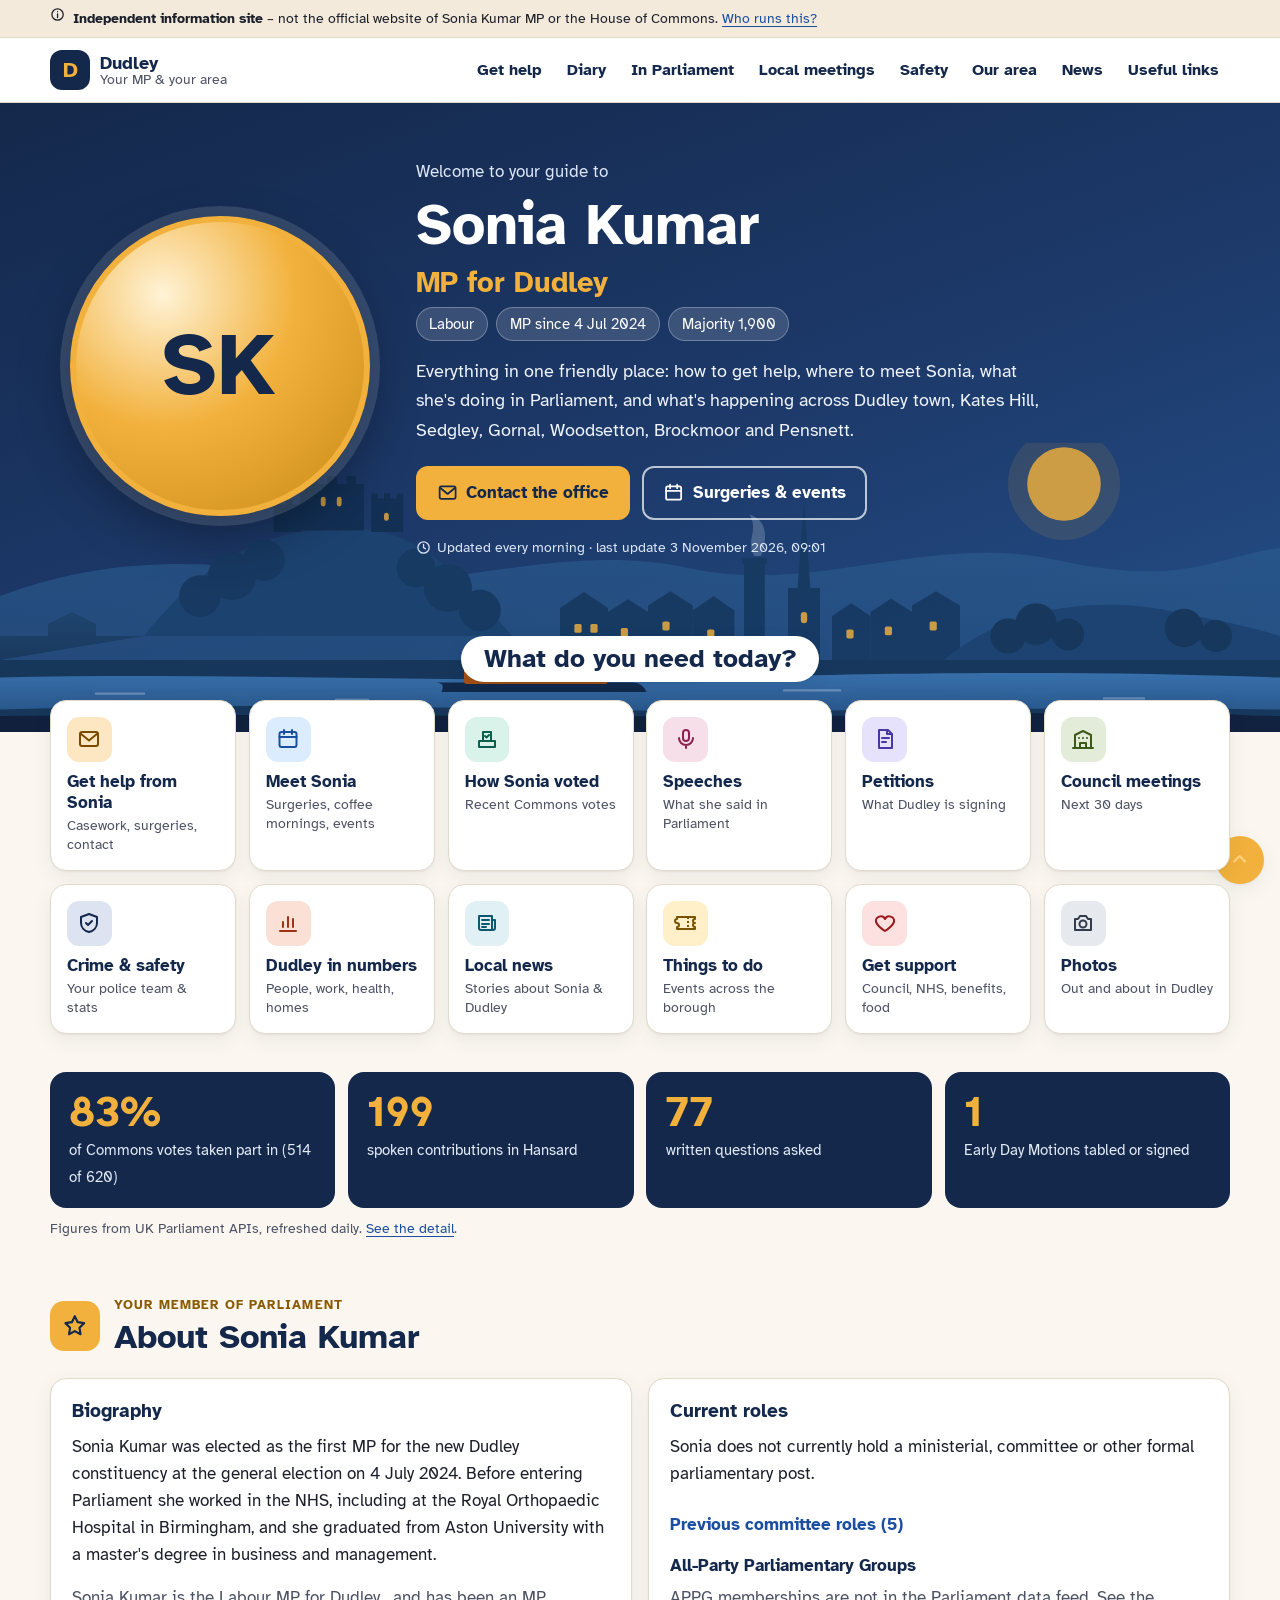
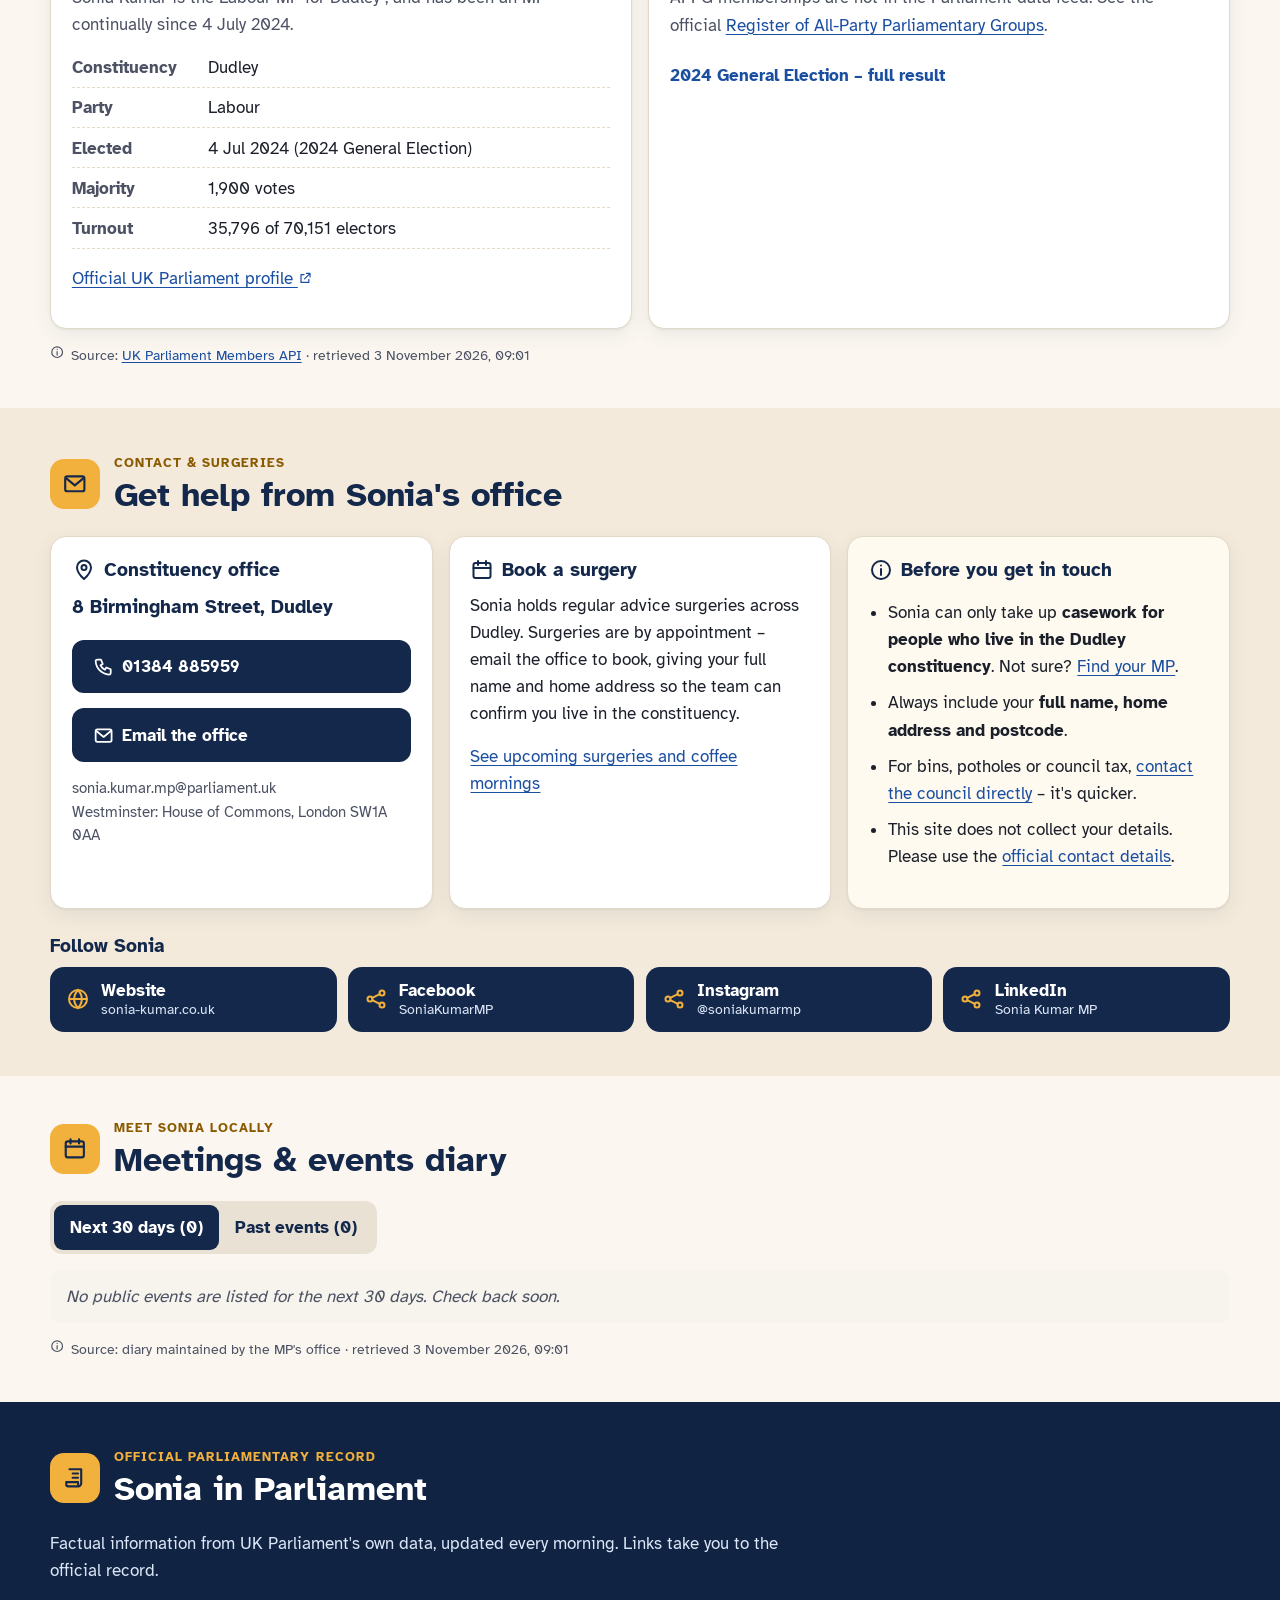
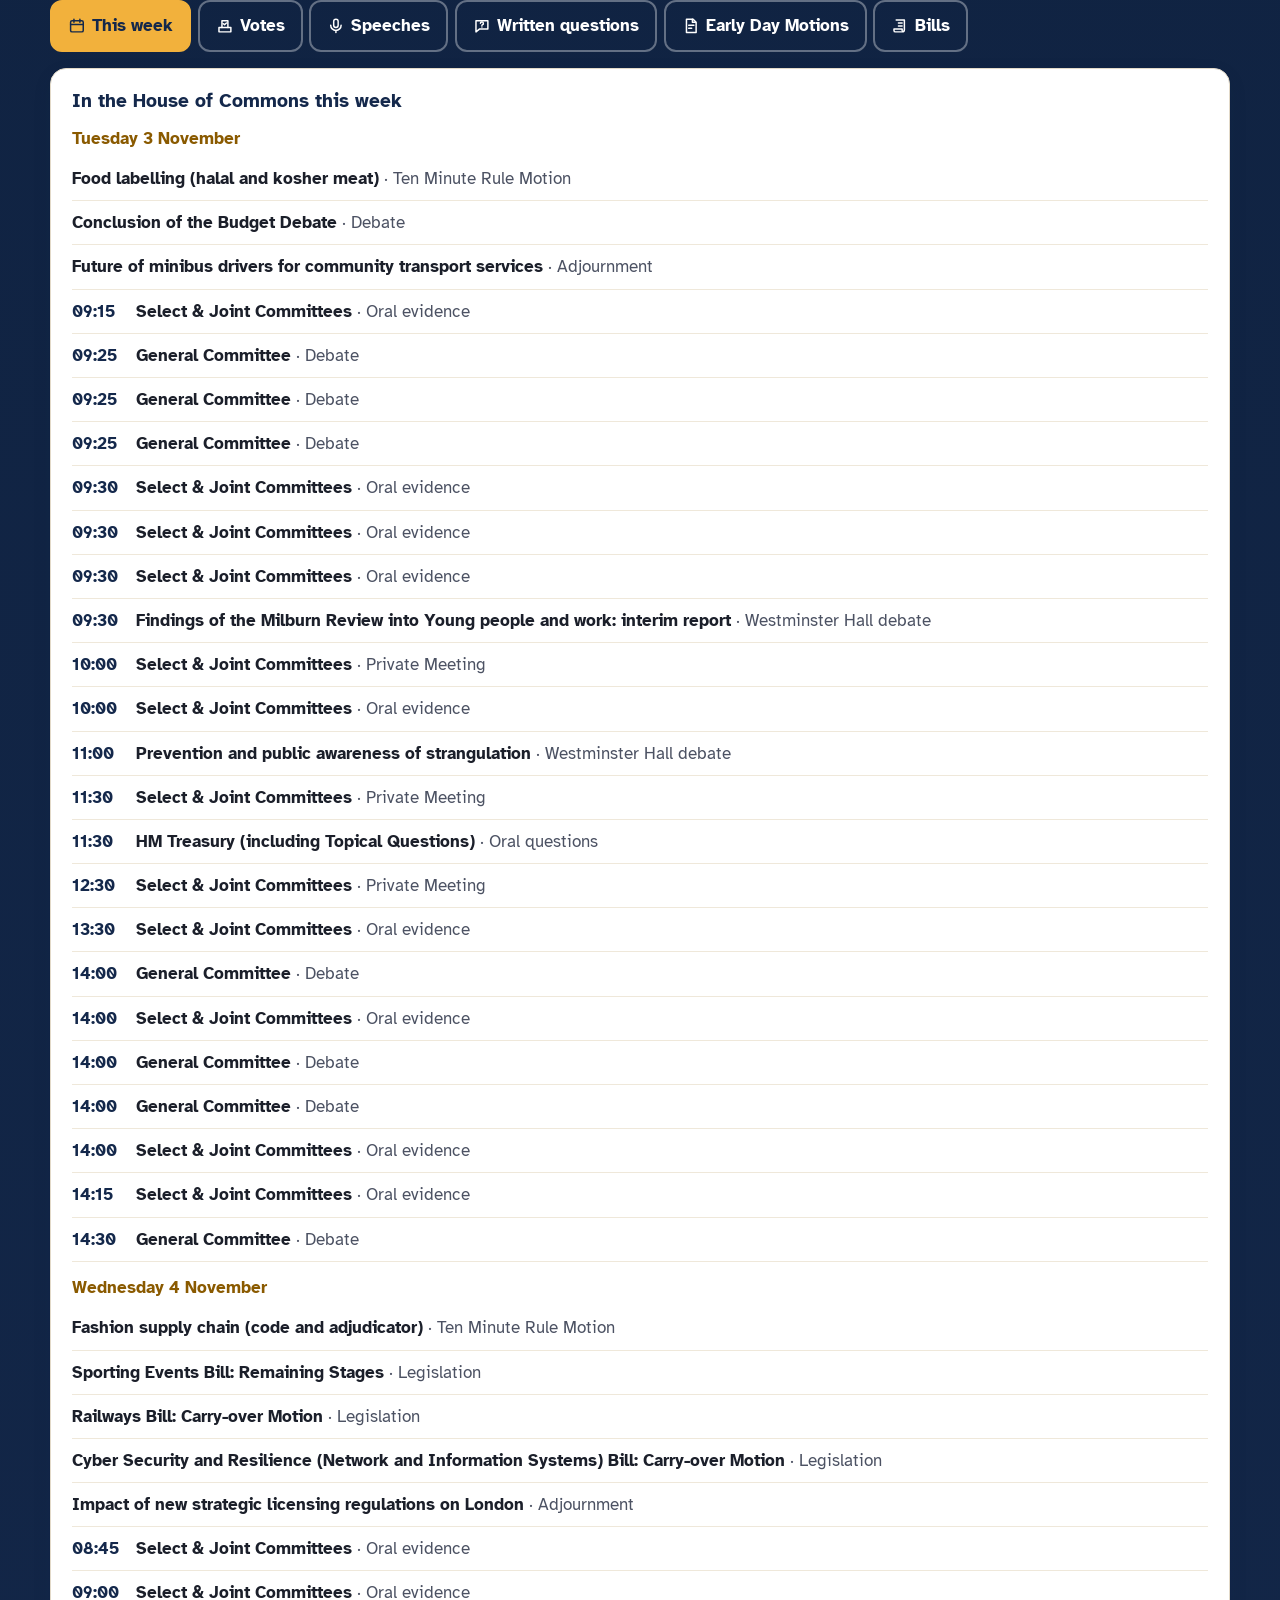
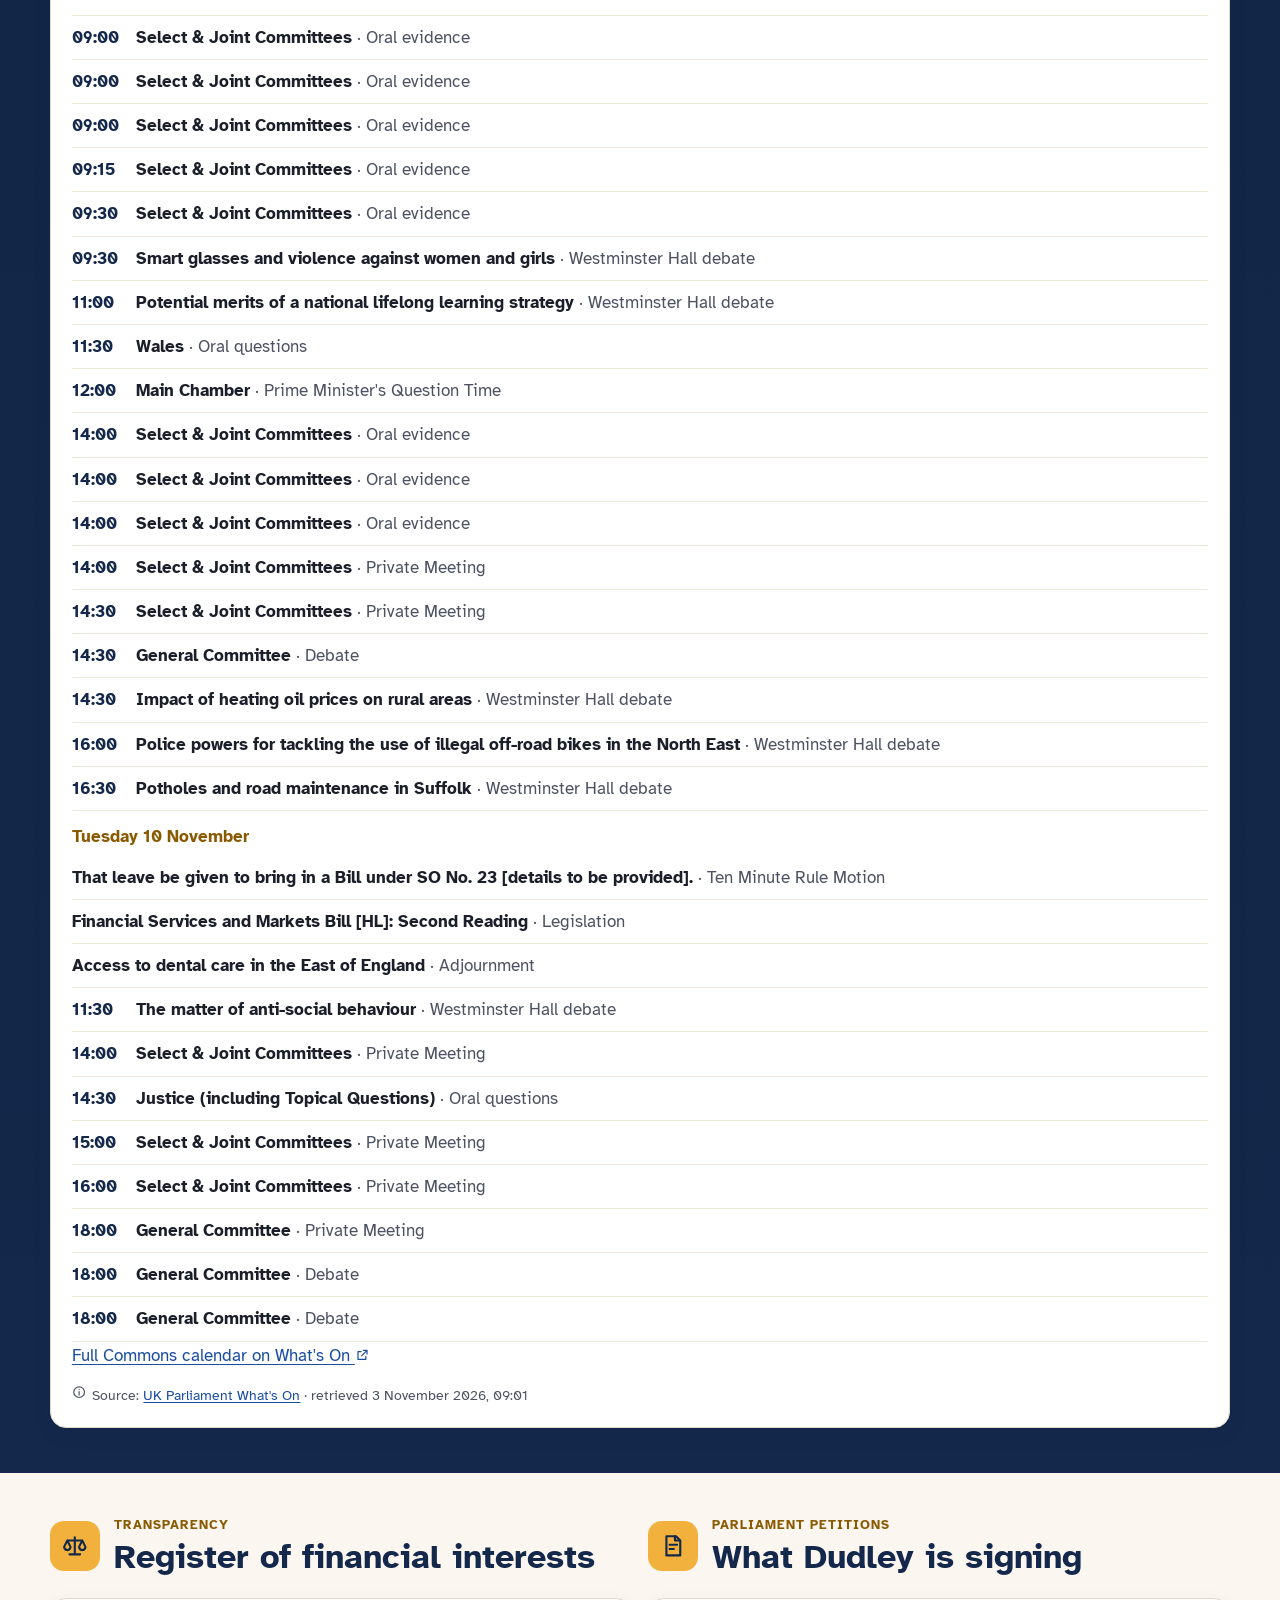
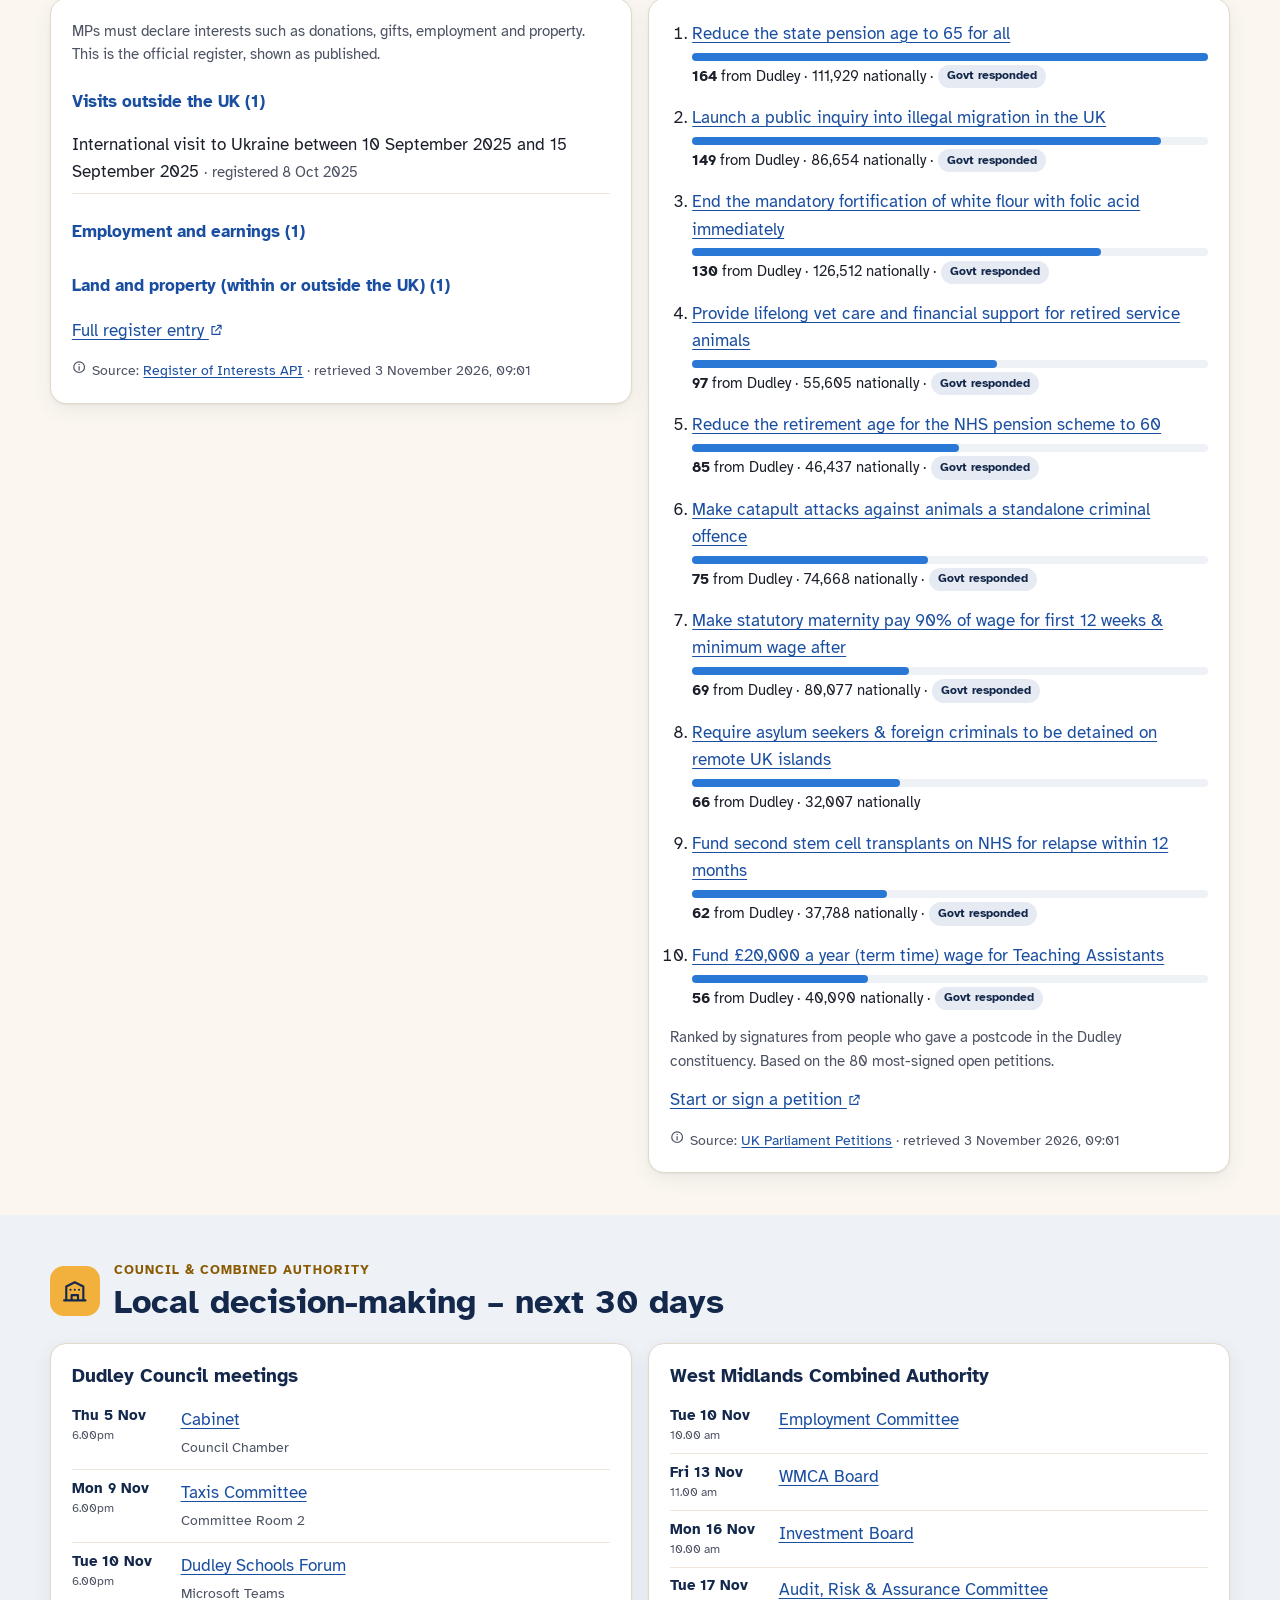
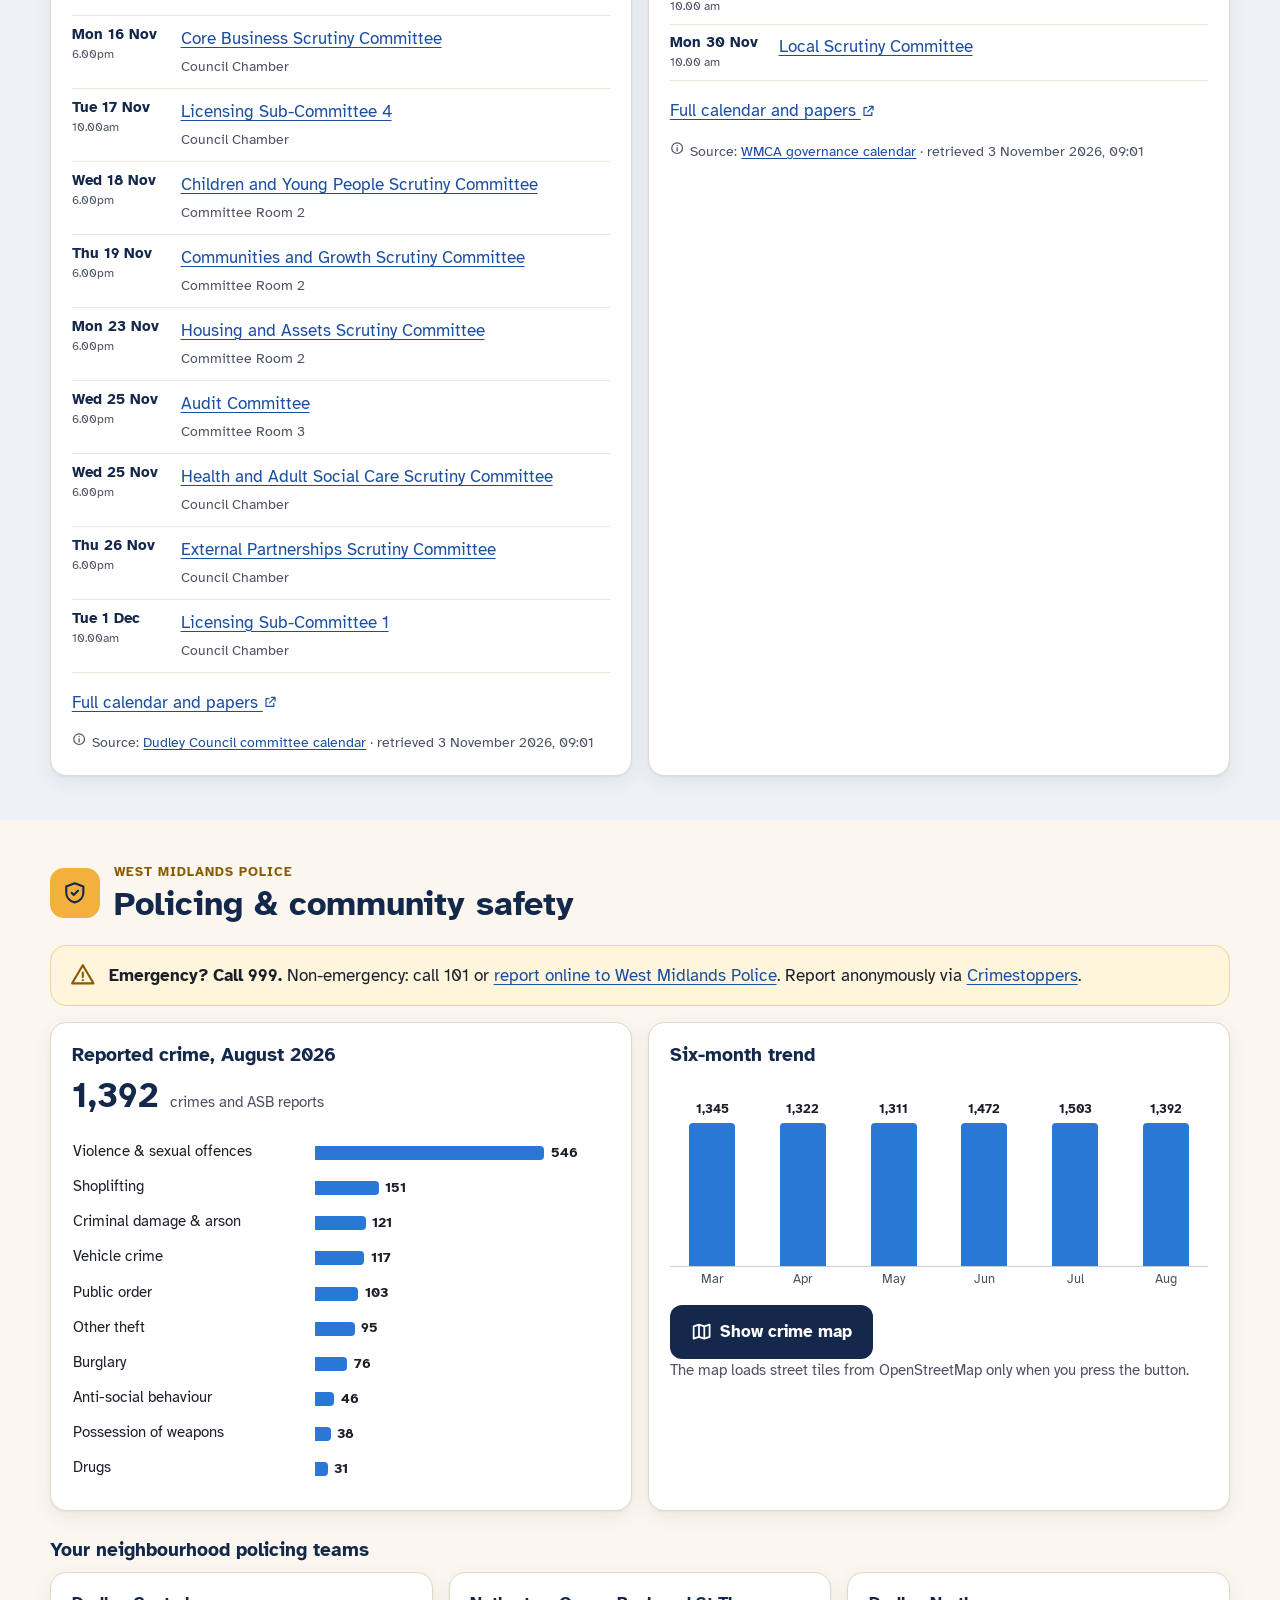
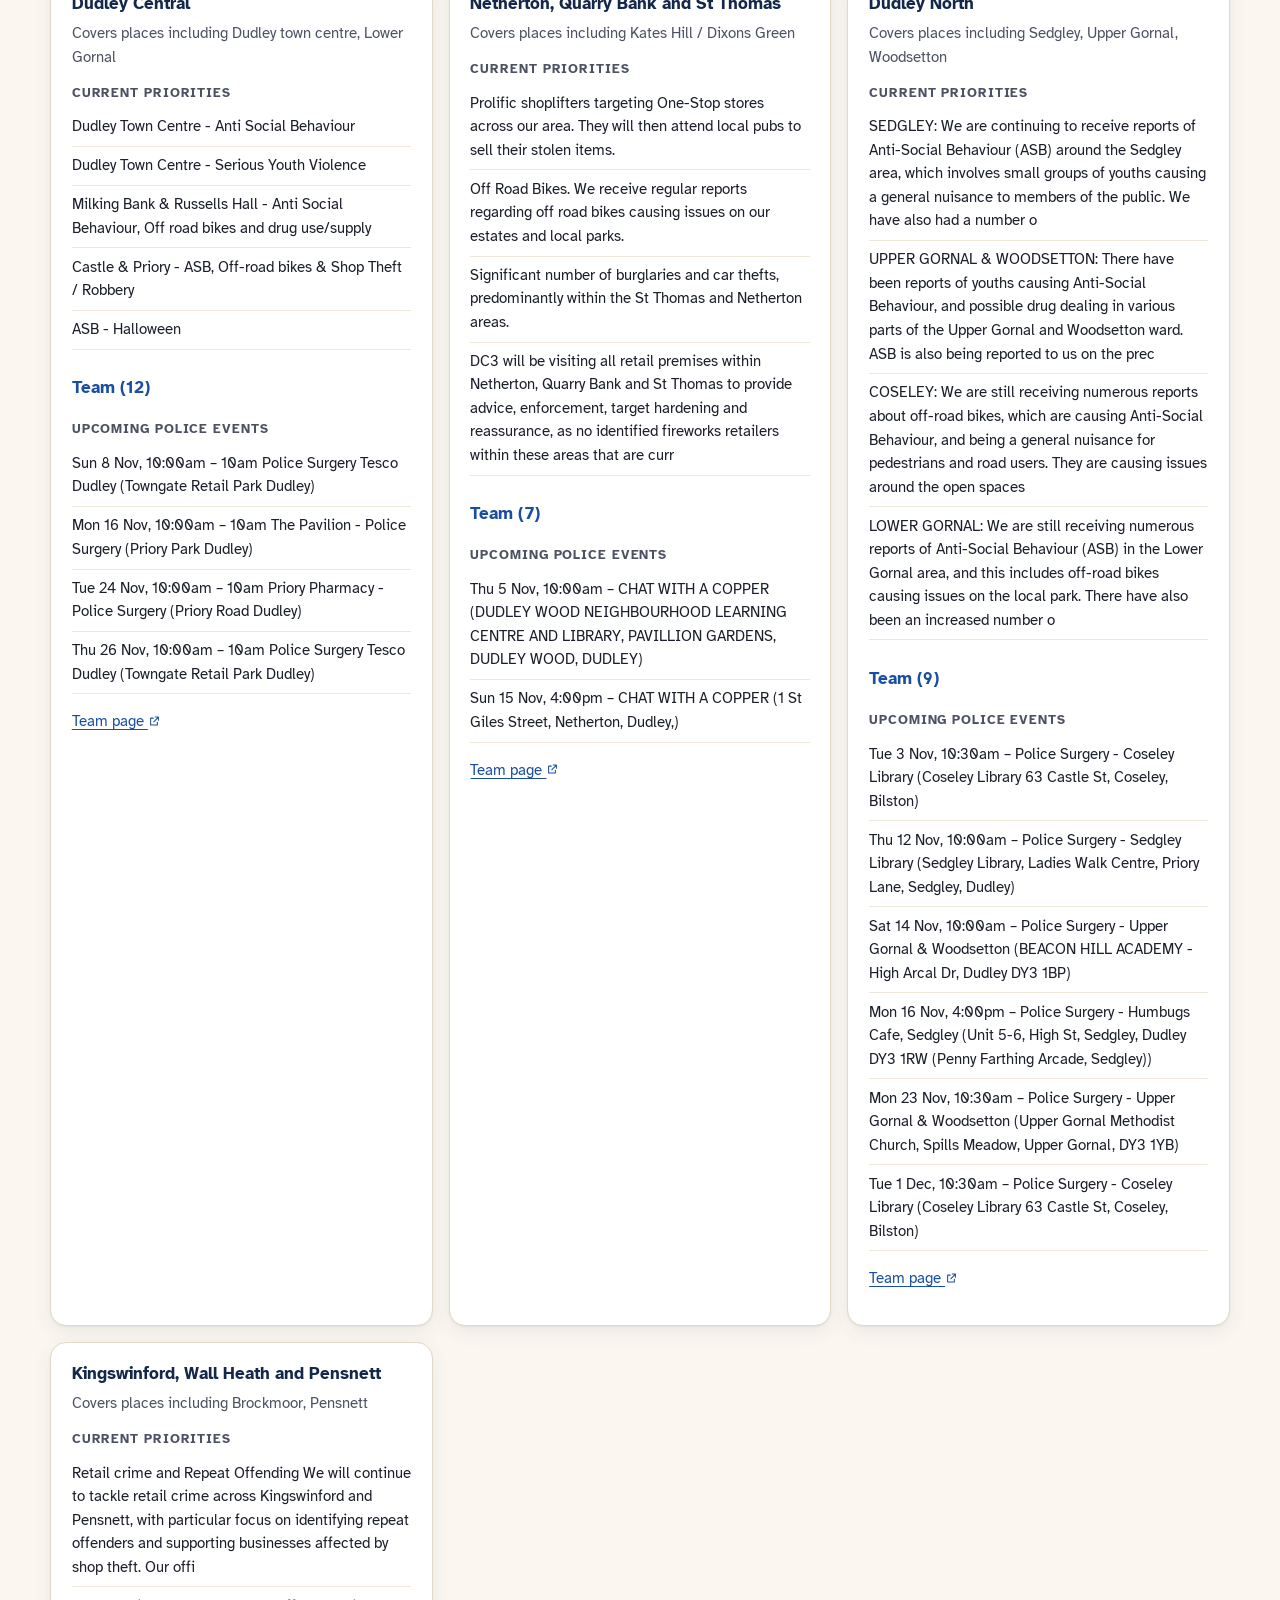
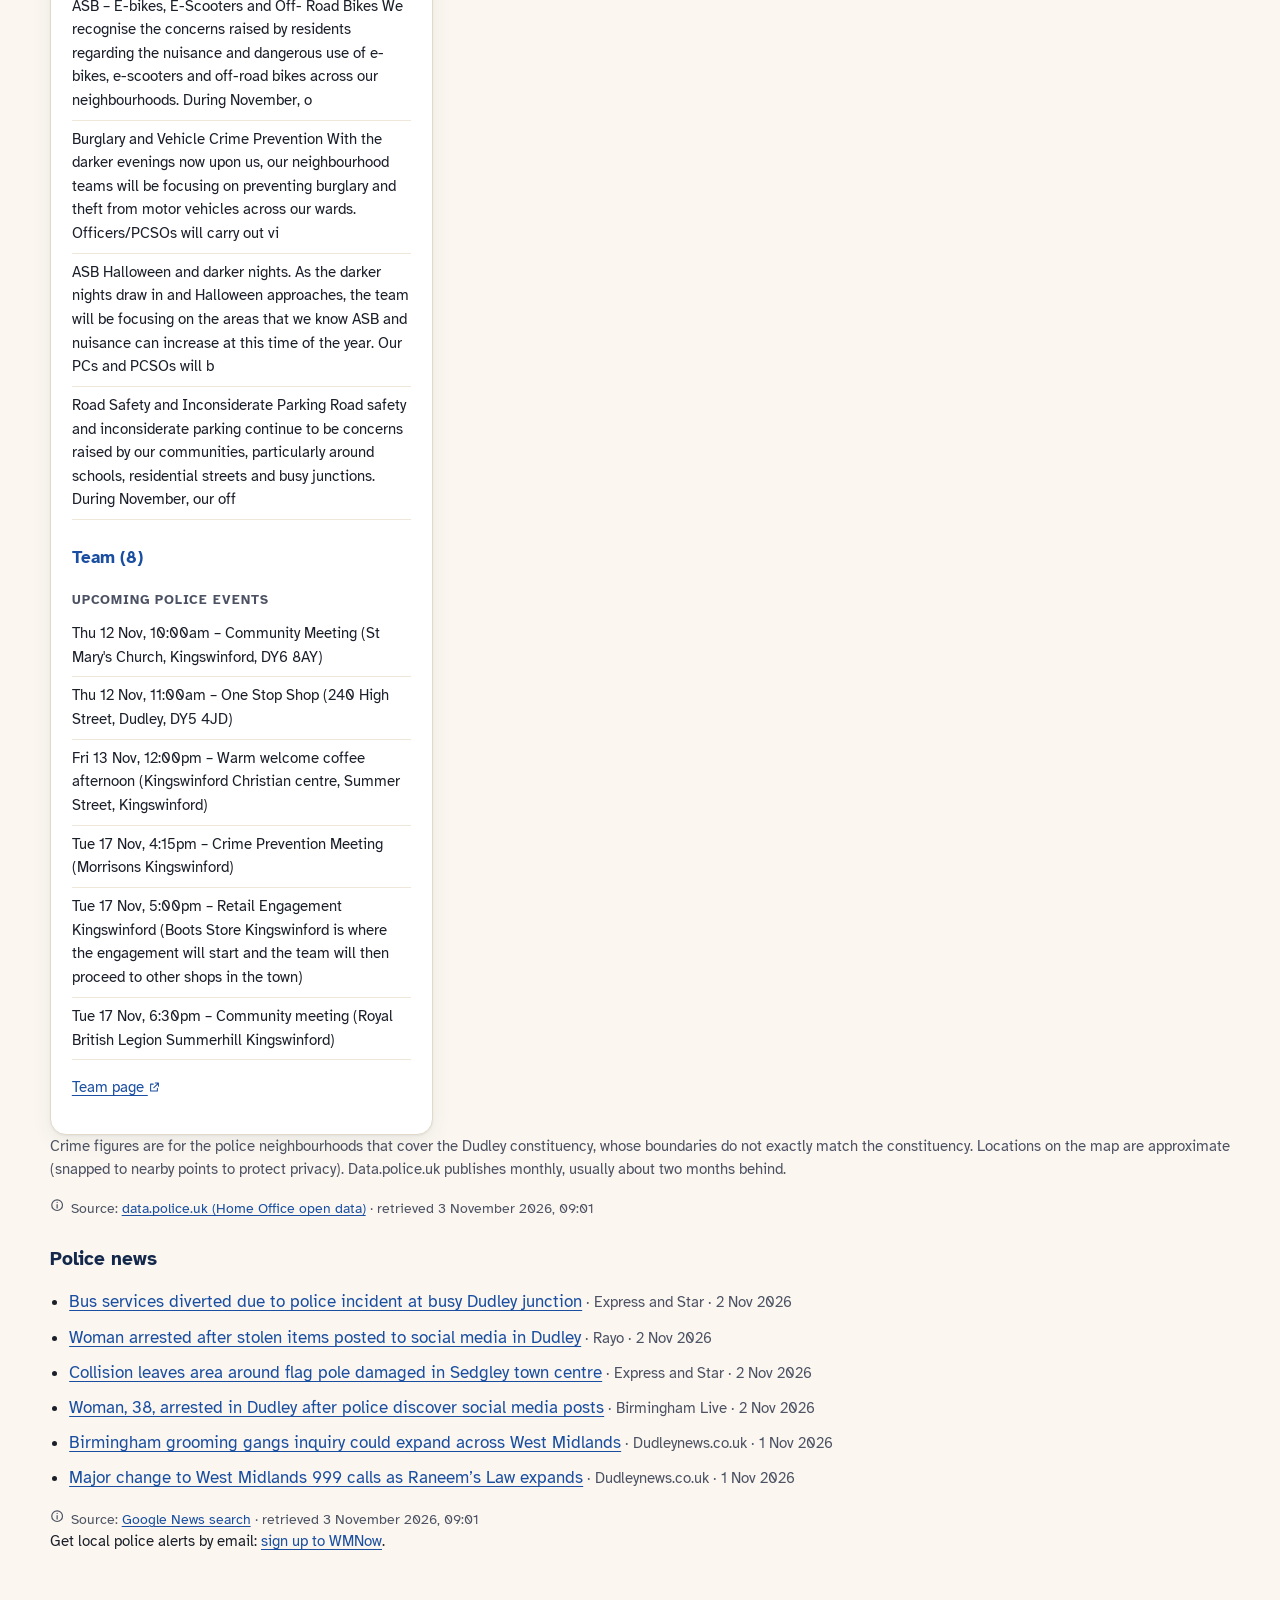
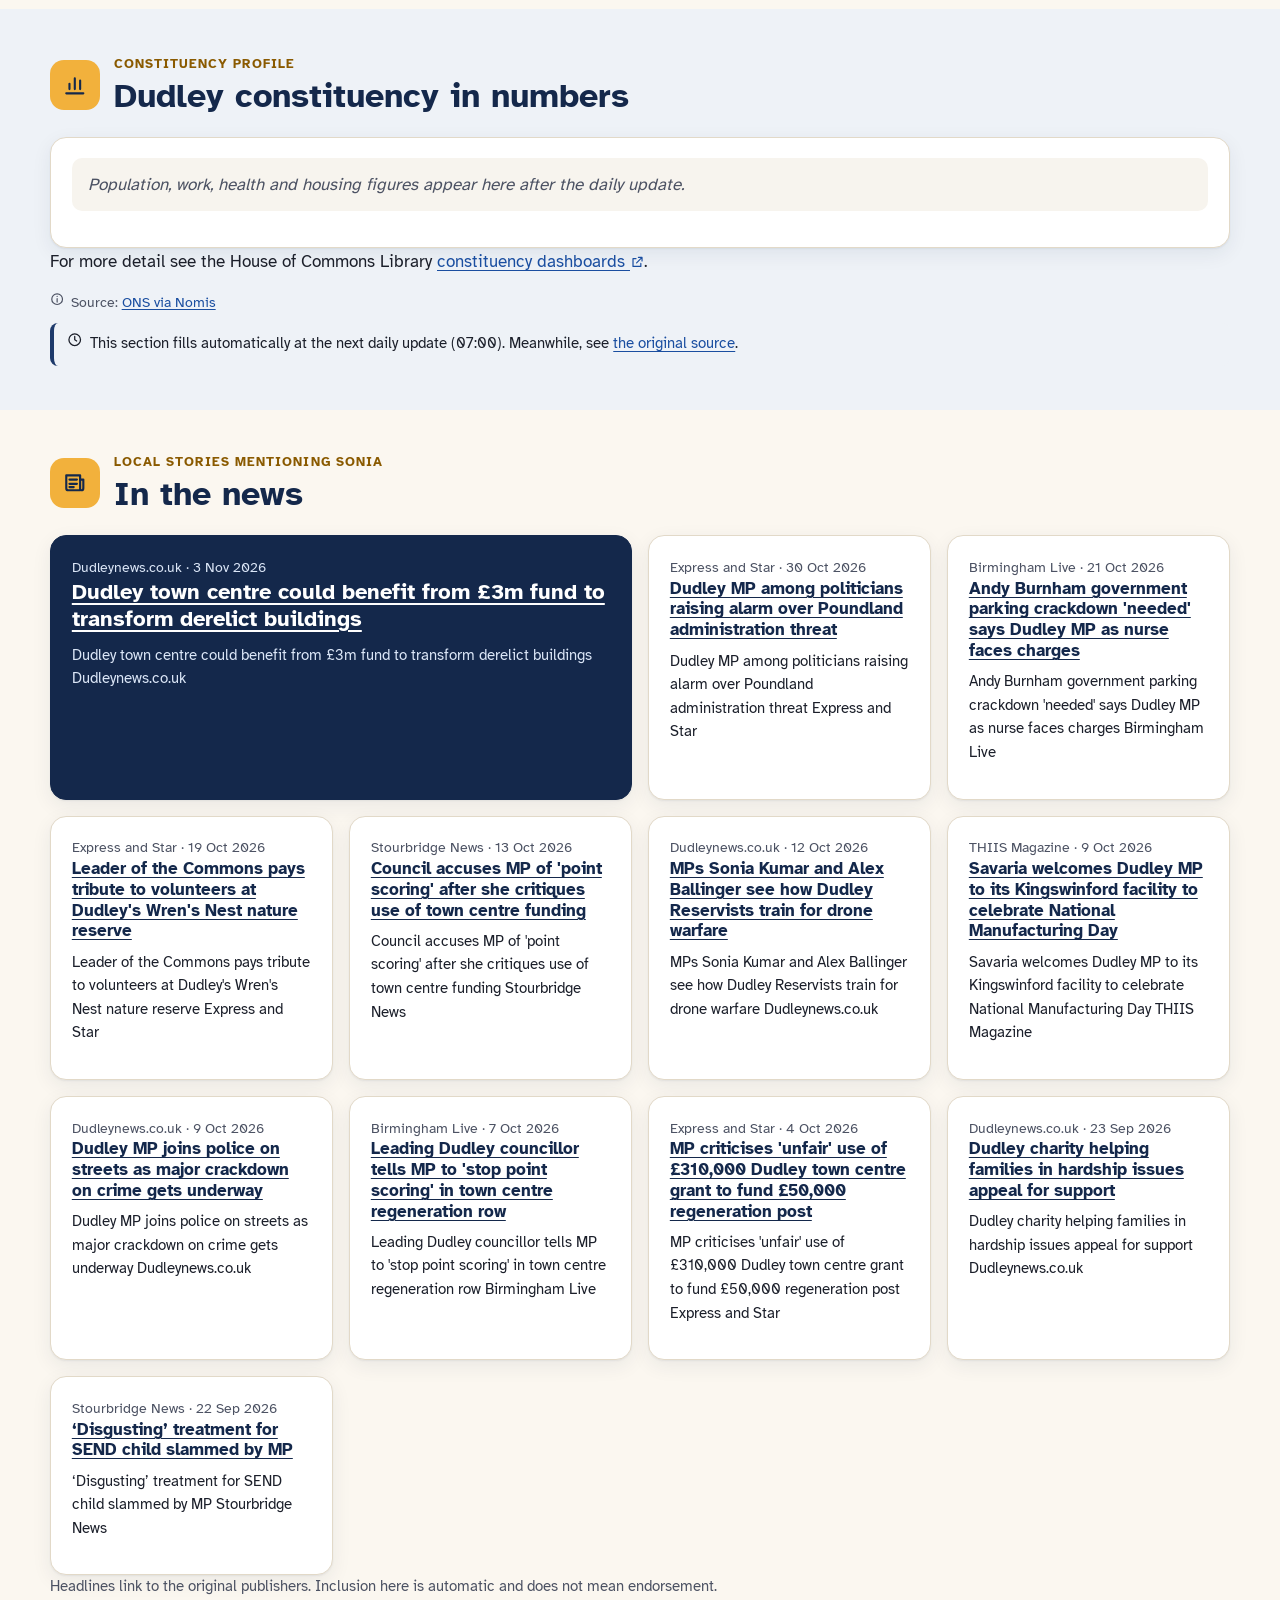
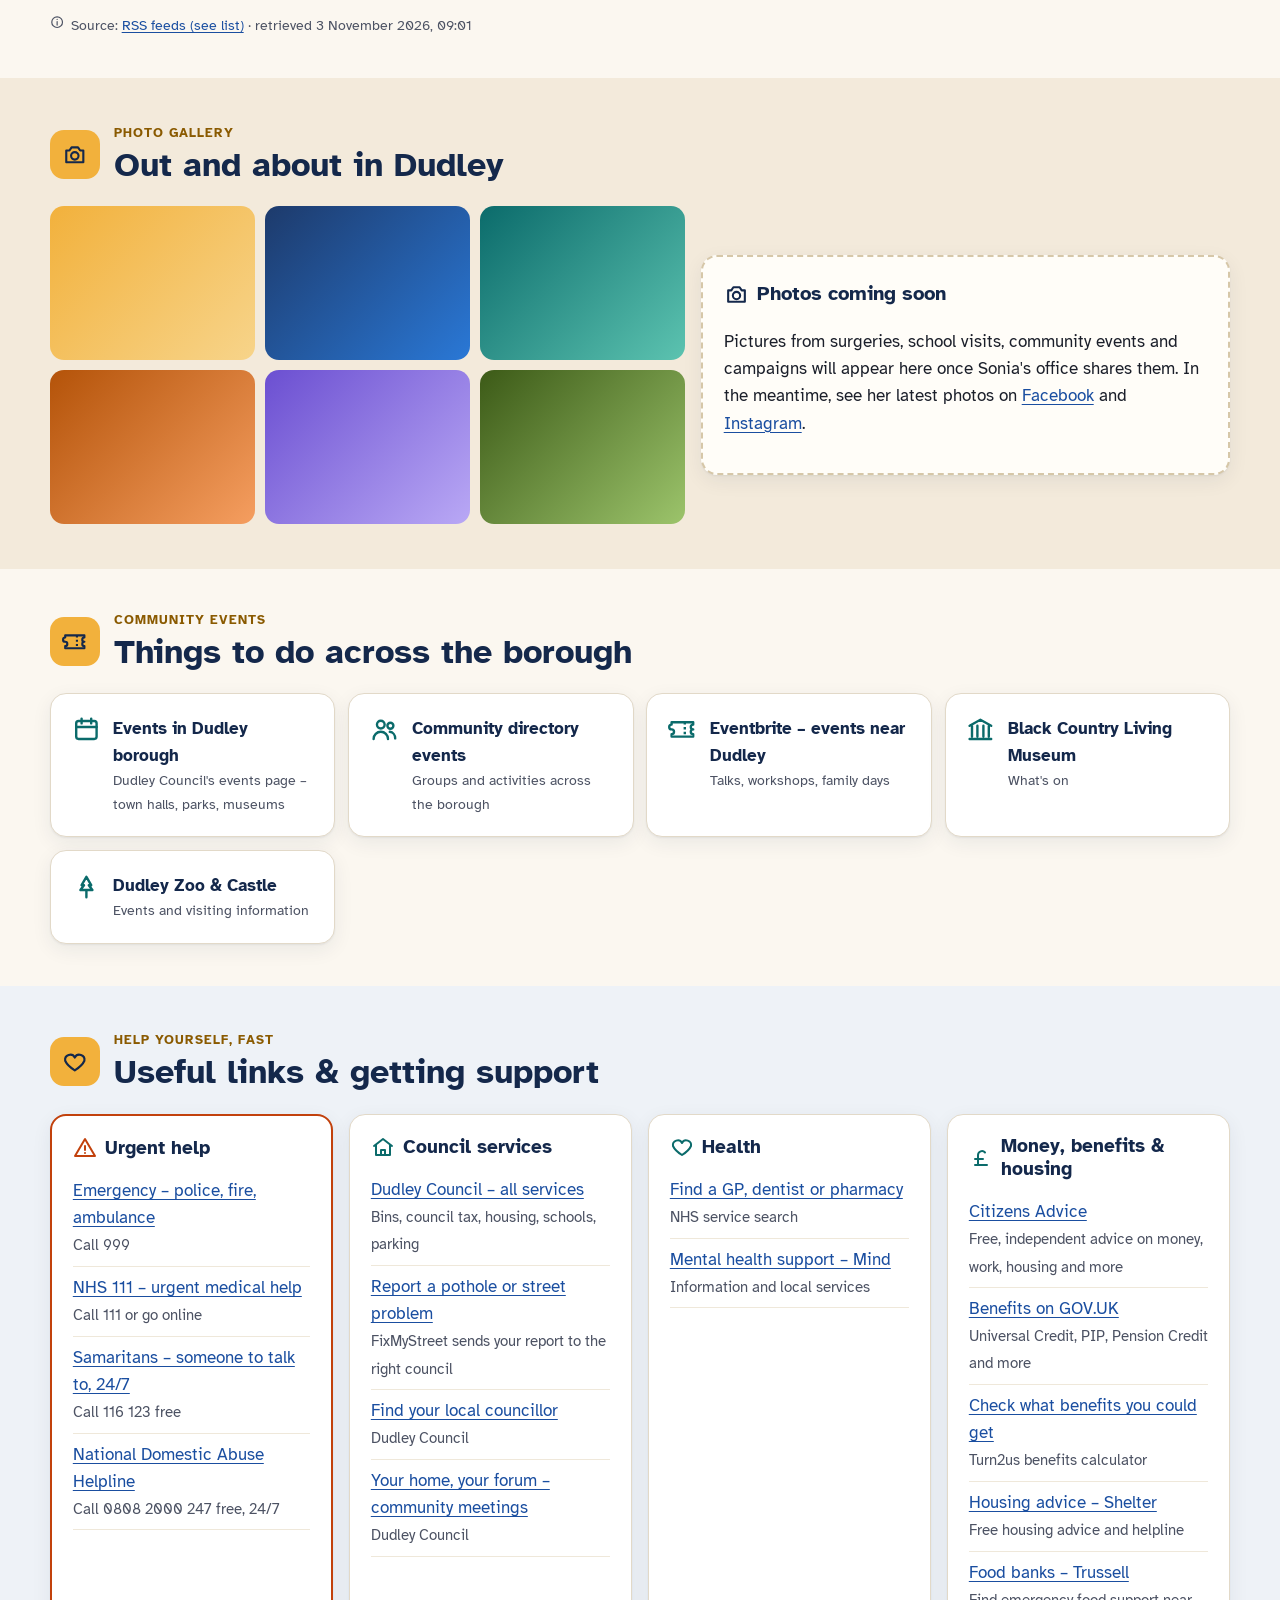
==== commit e4810711: "Fix bills/EDM filters, Nomis type IDs, news feeds, roles wording Co-Authored-By: Claude Opus 5.5 <no" ====
--- a/index.html
+++ b/index.html
@@ -11,7 +11,7 @@
 <meta property="og:type" content="website">
 <link rel="icon" href="assets/img/favicon.svg" type="image/svg+xml">
 <link rel="preload" href="assets/fonts/atkinson-hyperlegible-latin-400-normal.woff2" as="font" type="font/woff2" crossorigin>
-<link rel="stylesheet" href="assets/css/site.css?v=3November20260905">
+<link rel="stylesheet" href="assets/css/site.css?v=3November20260908">
 </head>
 <body>
 <svg xmlns="http://www.w3.org/2000/svg" style="display:none">
@@ -162,7 +162,7 @@
     </div>
     <div class="card">
       <h3>Current roles</h3>
-<p class="empty">Committee and other roles appear here after the first daily update.</p>      <details class="more"><summary>Previous committee roles (5)</summary>
+<p>Sonia does not currently hold a ministerial, committee or other formal parliamentary post.</p>      <details class="more"><summary>Previous committee roles (5)</summary>
         <ul class="roles"><li>Business, Innovation, Science and Trade Committee <span class="muted">· 21 Oct 2024 – 13 Apr 2026</span></li><li>Terrorism (Protection of Premises) Bill: Programming sub committee <span class="muted">· 23 Oct 2024 – 31 Oct 2024</span></li><li>Terrorism (Protection of Premises) Bill <span class="muted">· 23 Oct 2024 – 31 Oct 2024</span></li><li>Data (Use and Access) Bill [HL] <span class="muted">· 26 Feb 2025 – 11 Mar 2025</span></li><li>Business, Innovation, Science and Trade Sub-Committee on Economic Security, Arms and Export Controls <span class="muted">· 5 Mar 2025 – 13 May 2026</span></li></ul>
       </details>
       <h4>All-Party Parliamentary Groups</h4>
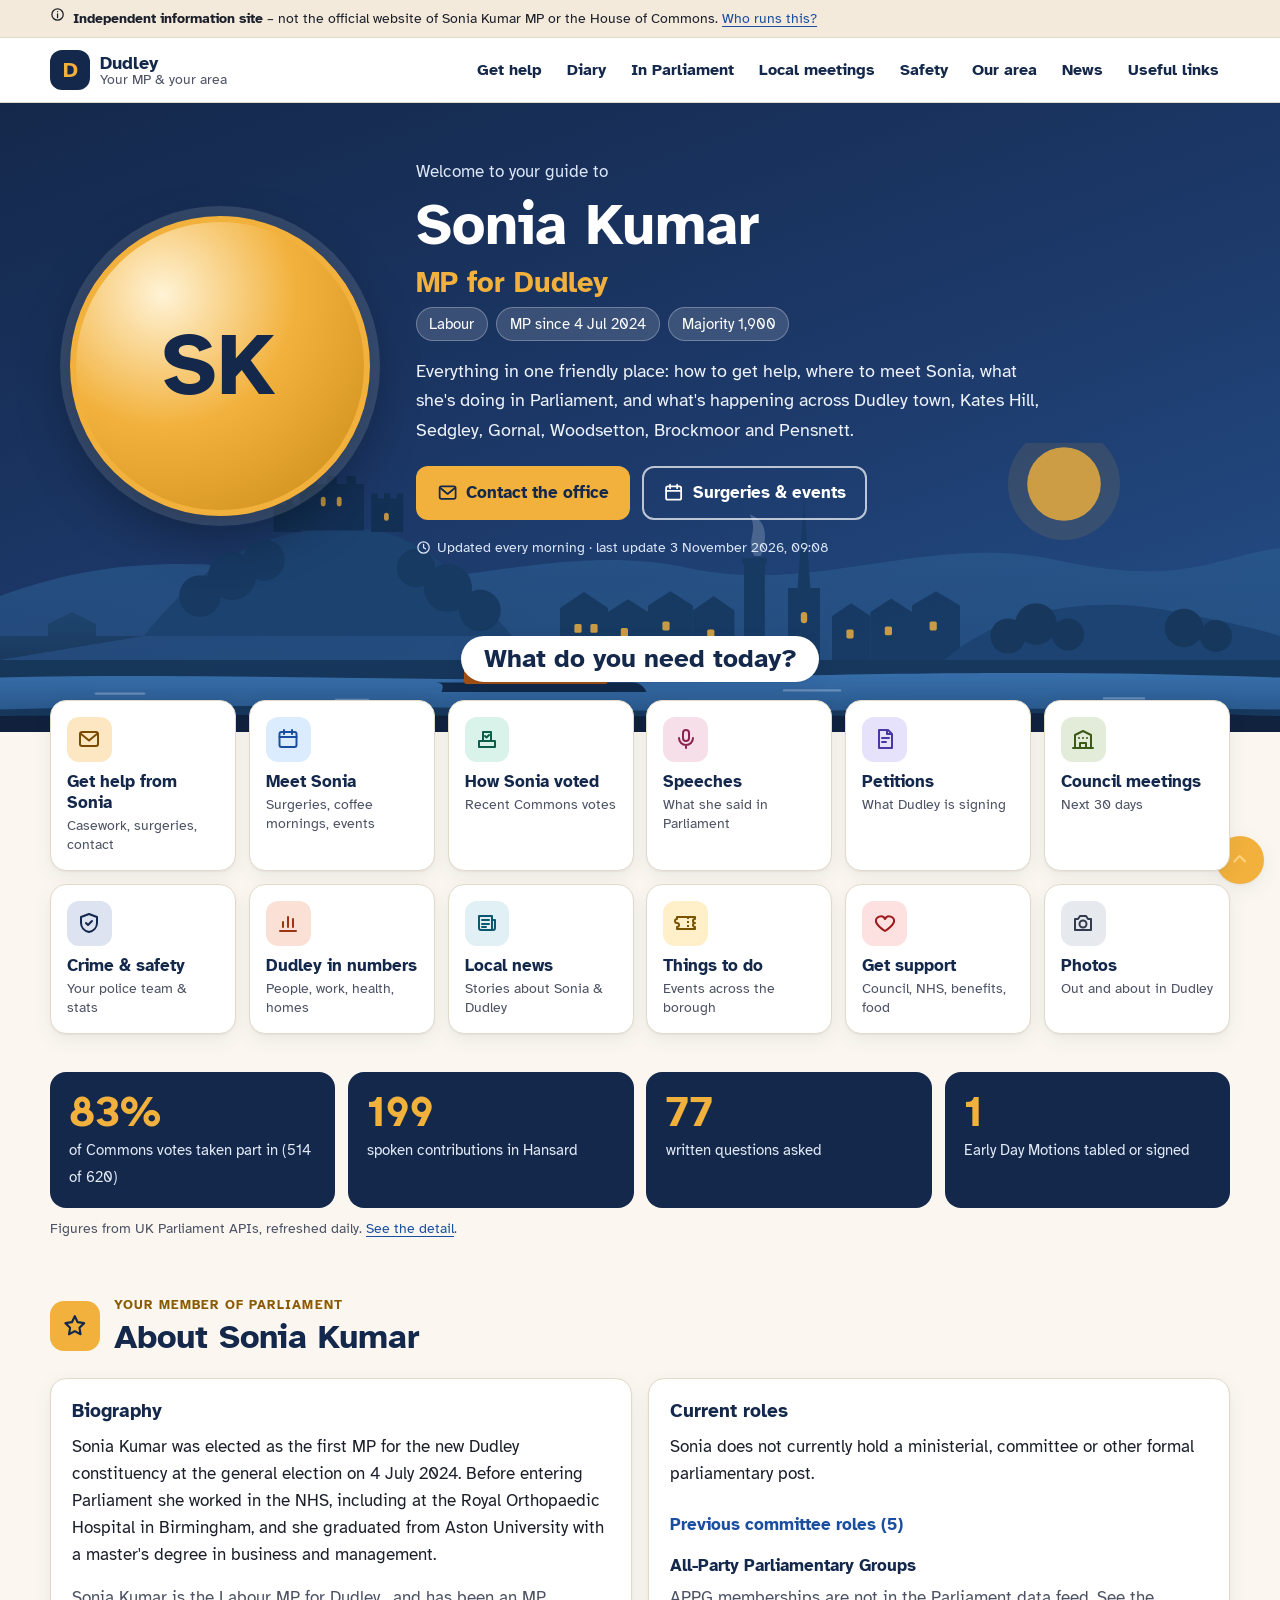
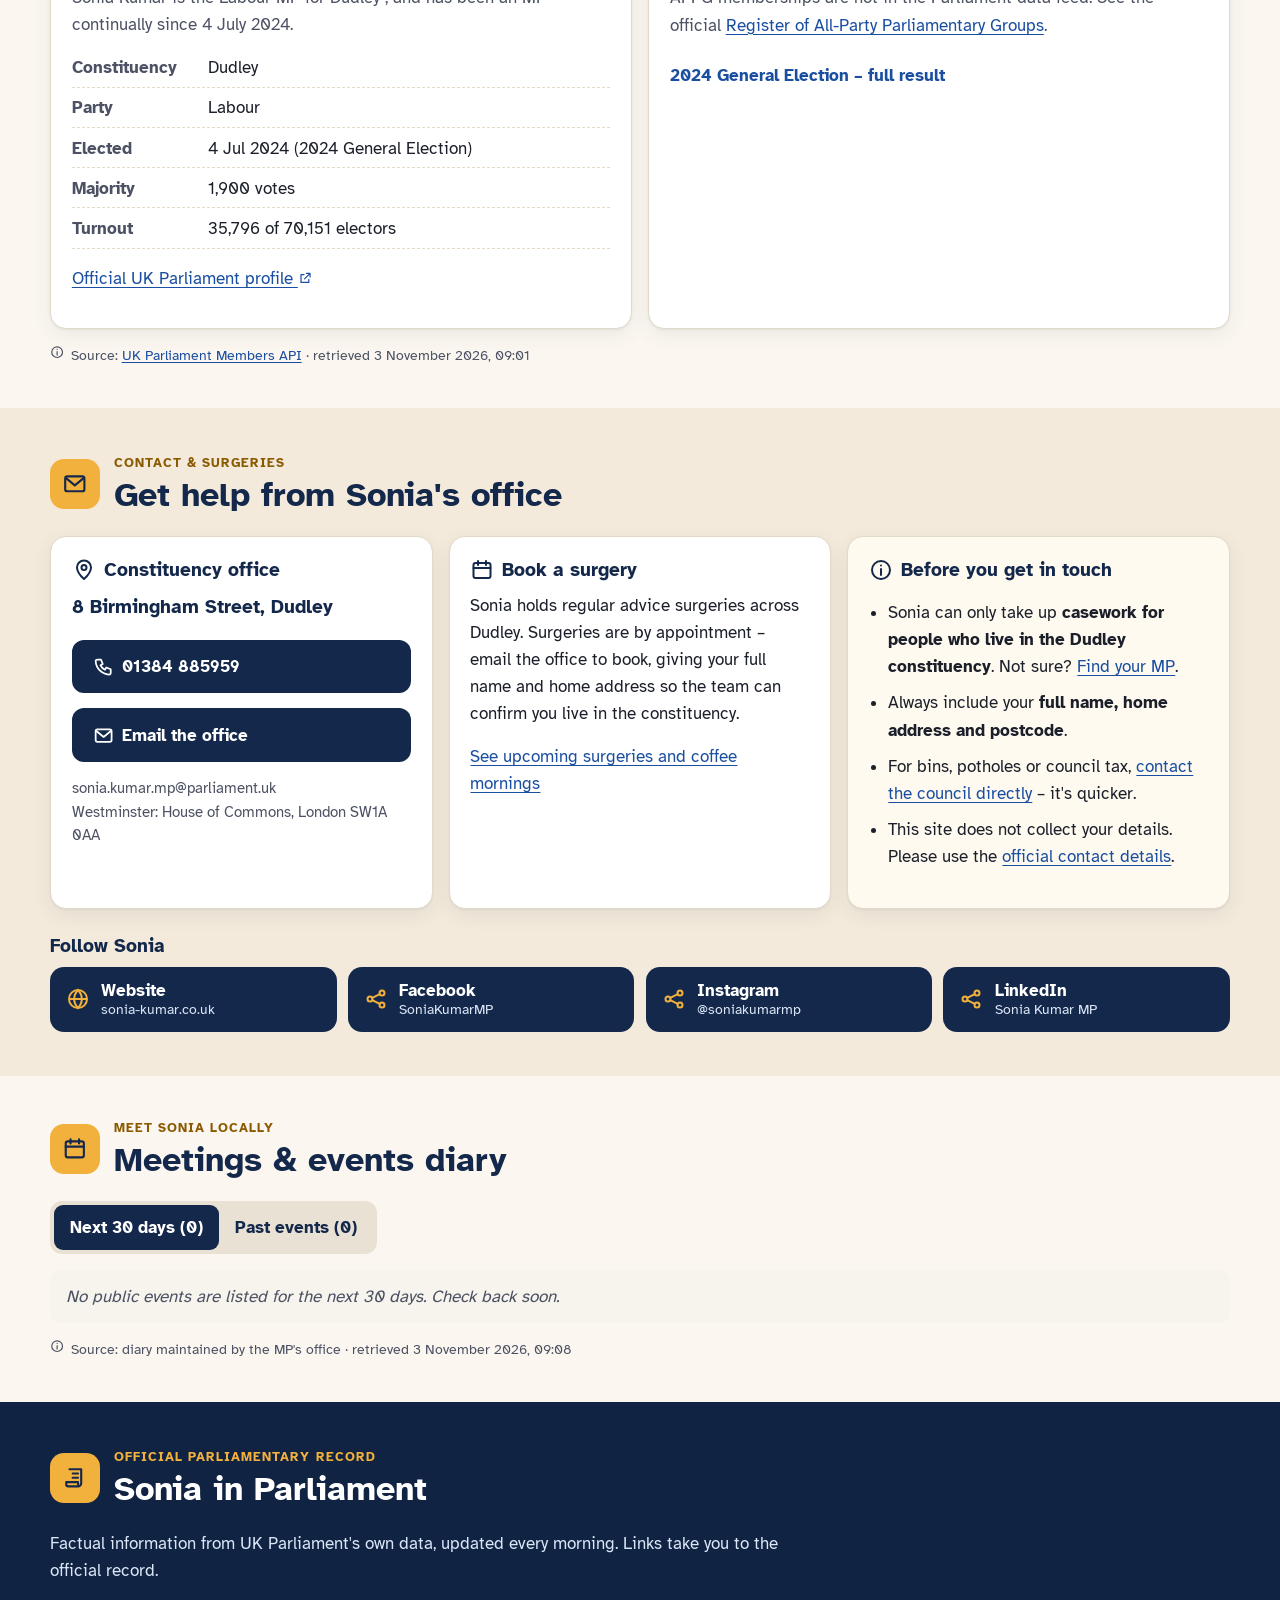
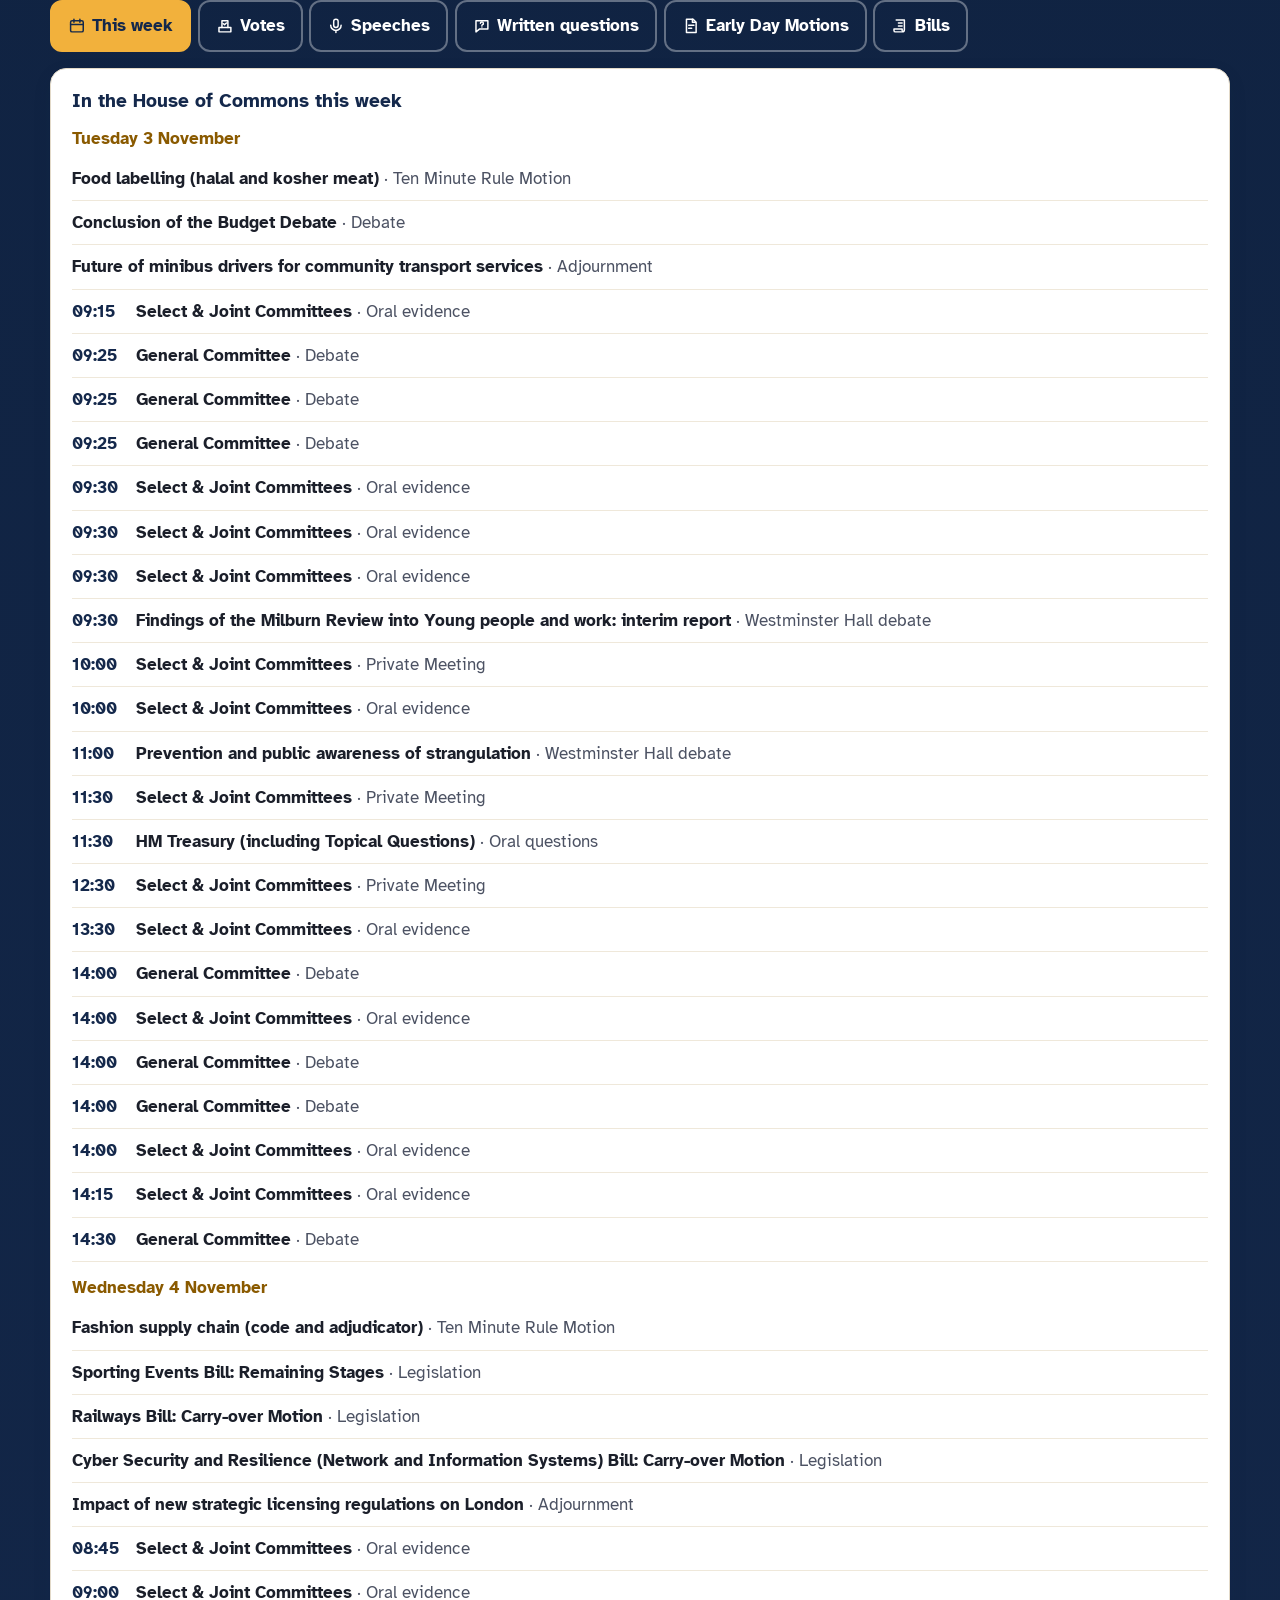
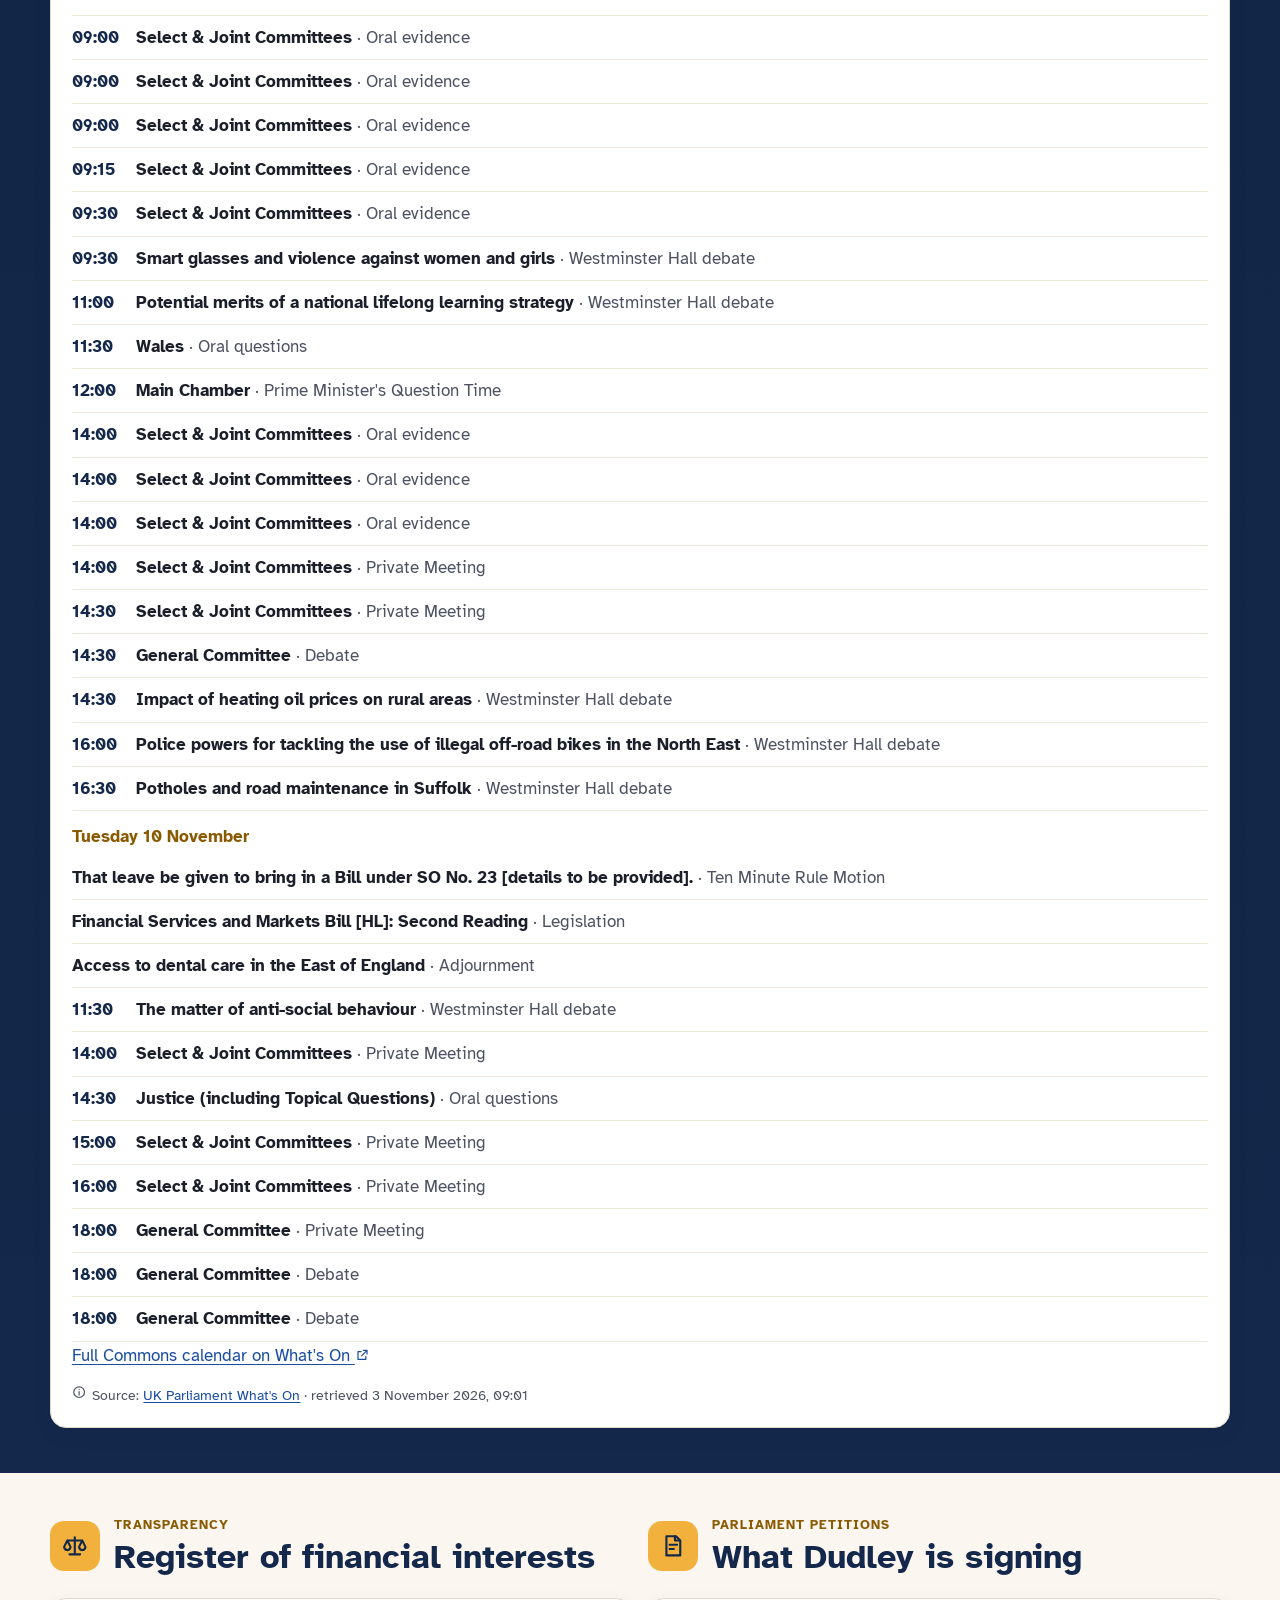
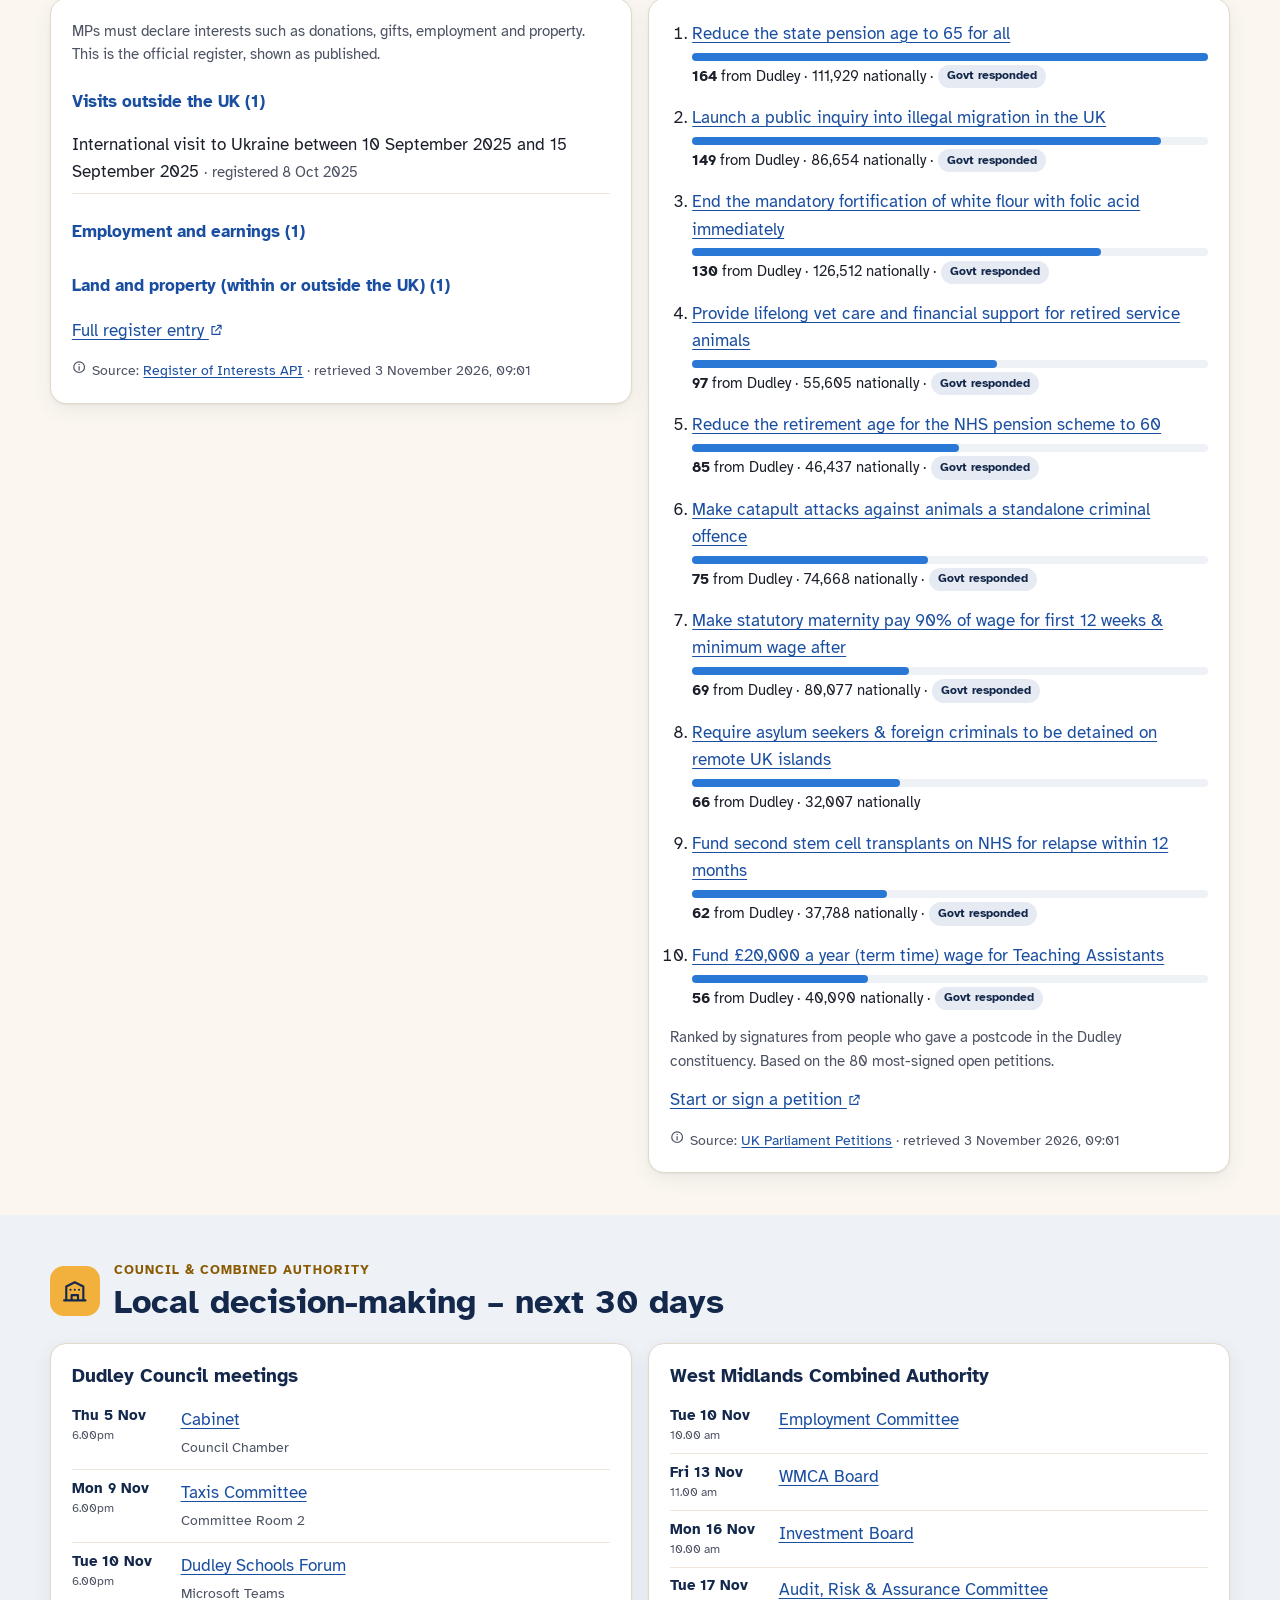
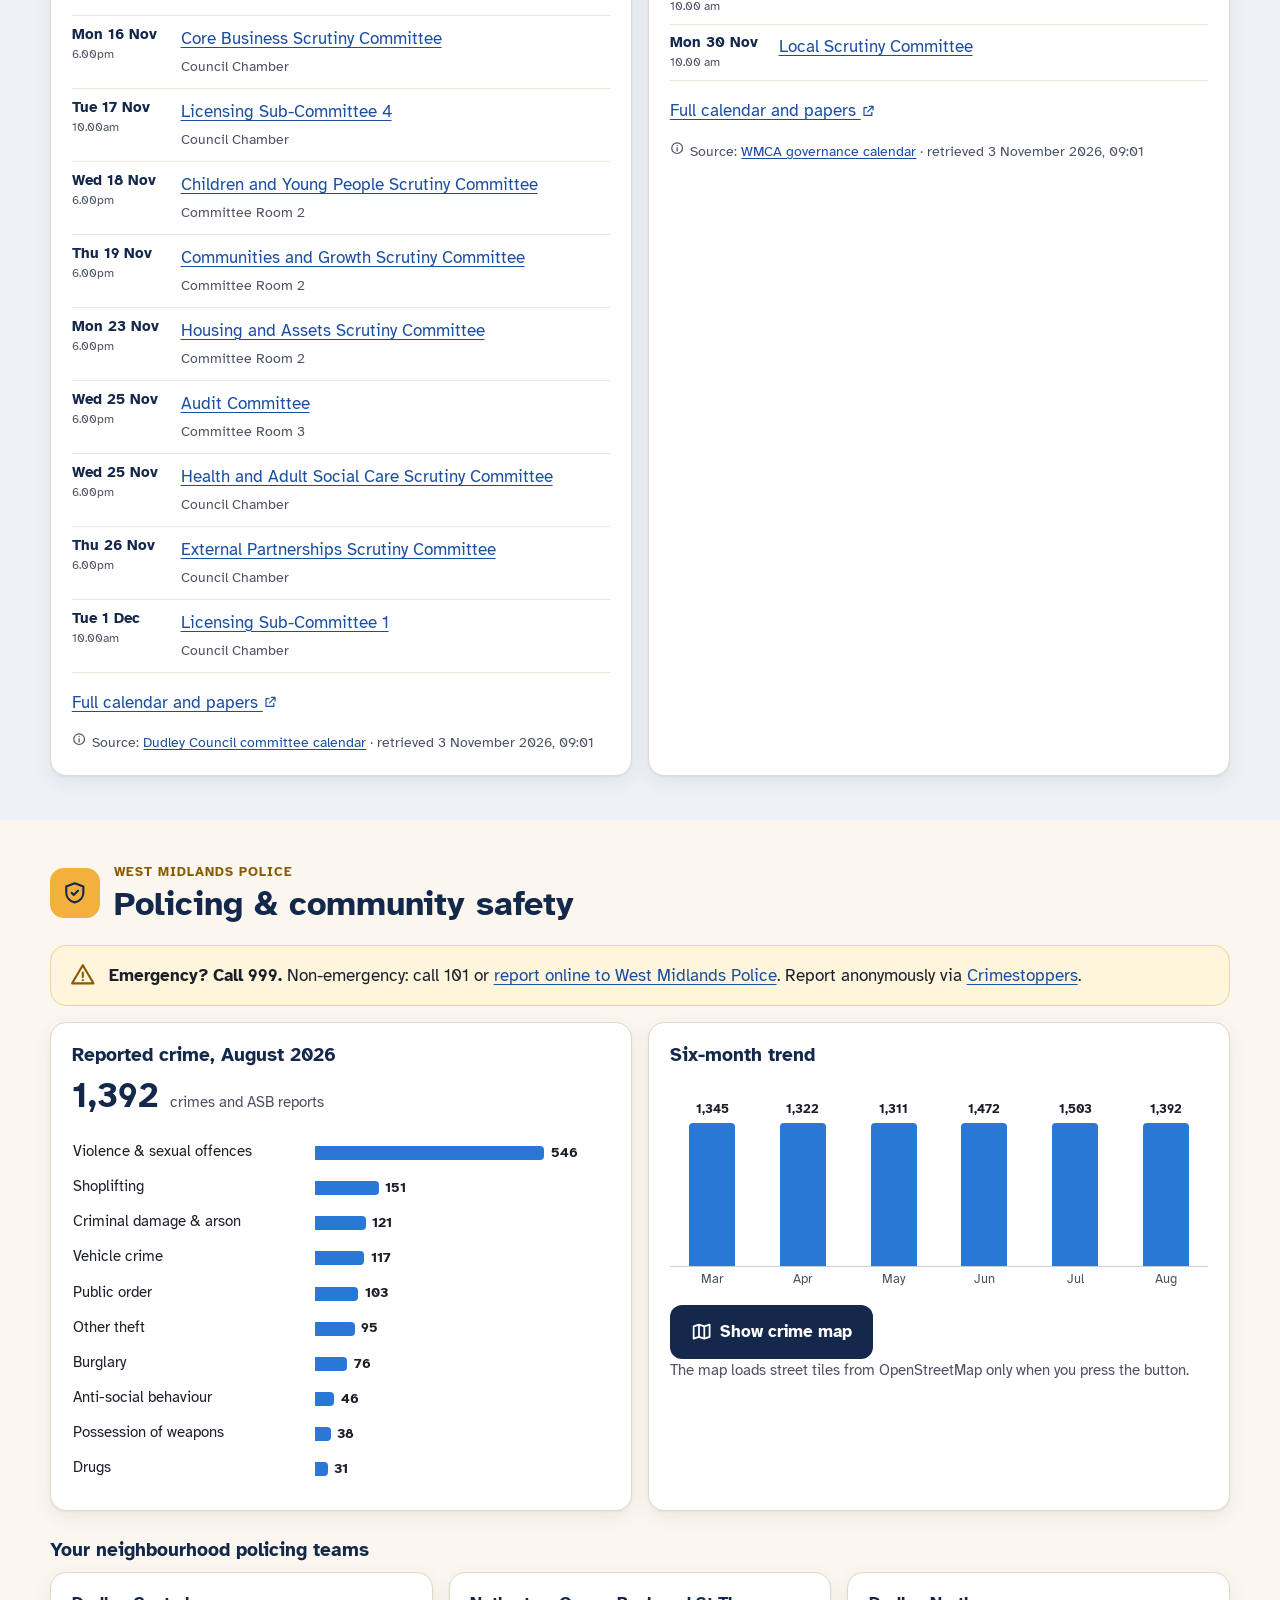
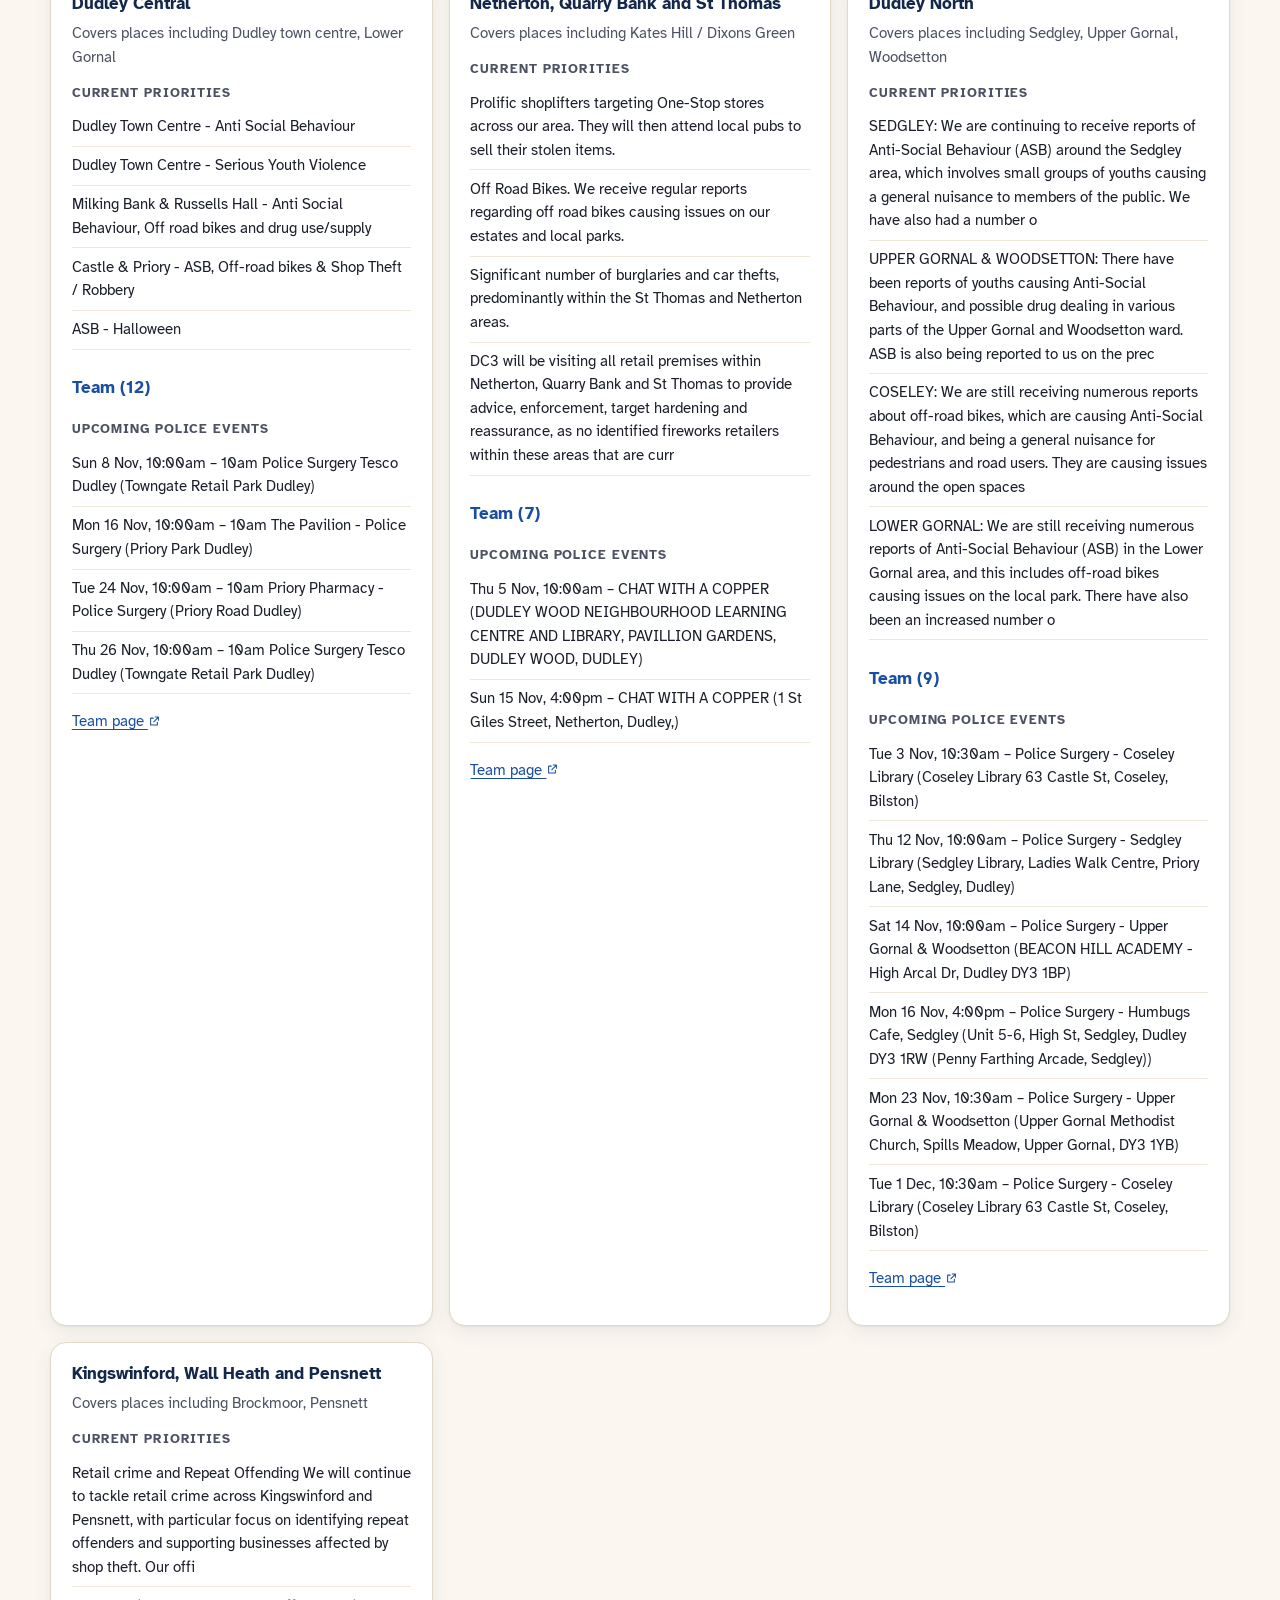
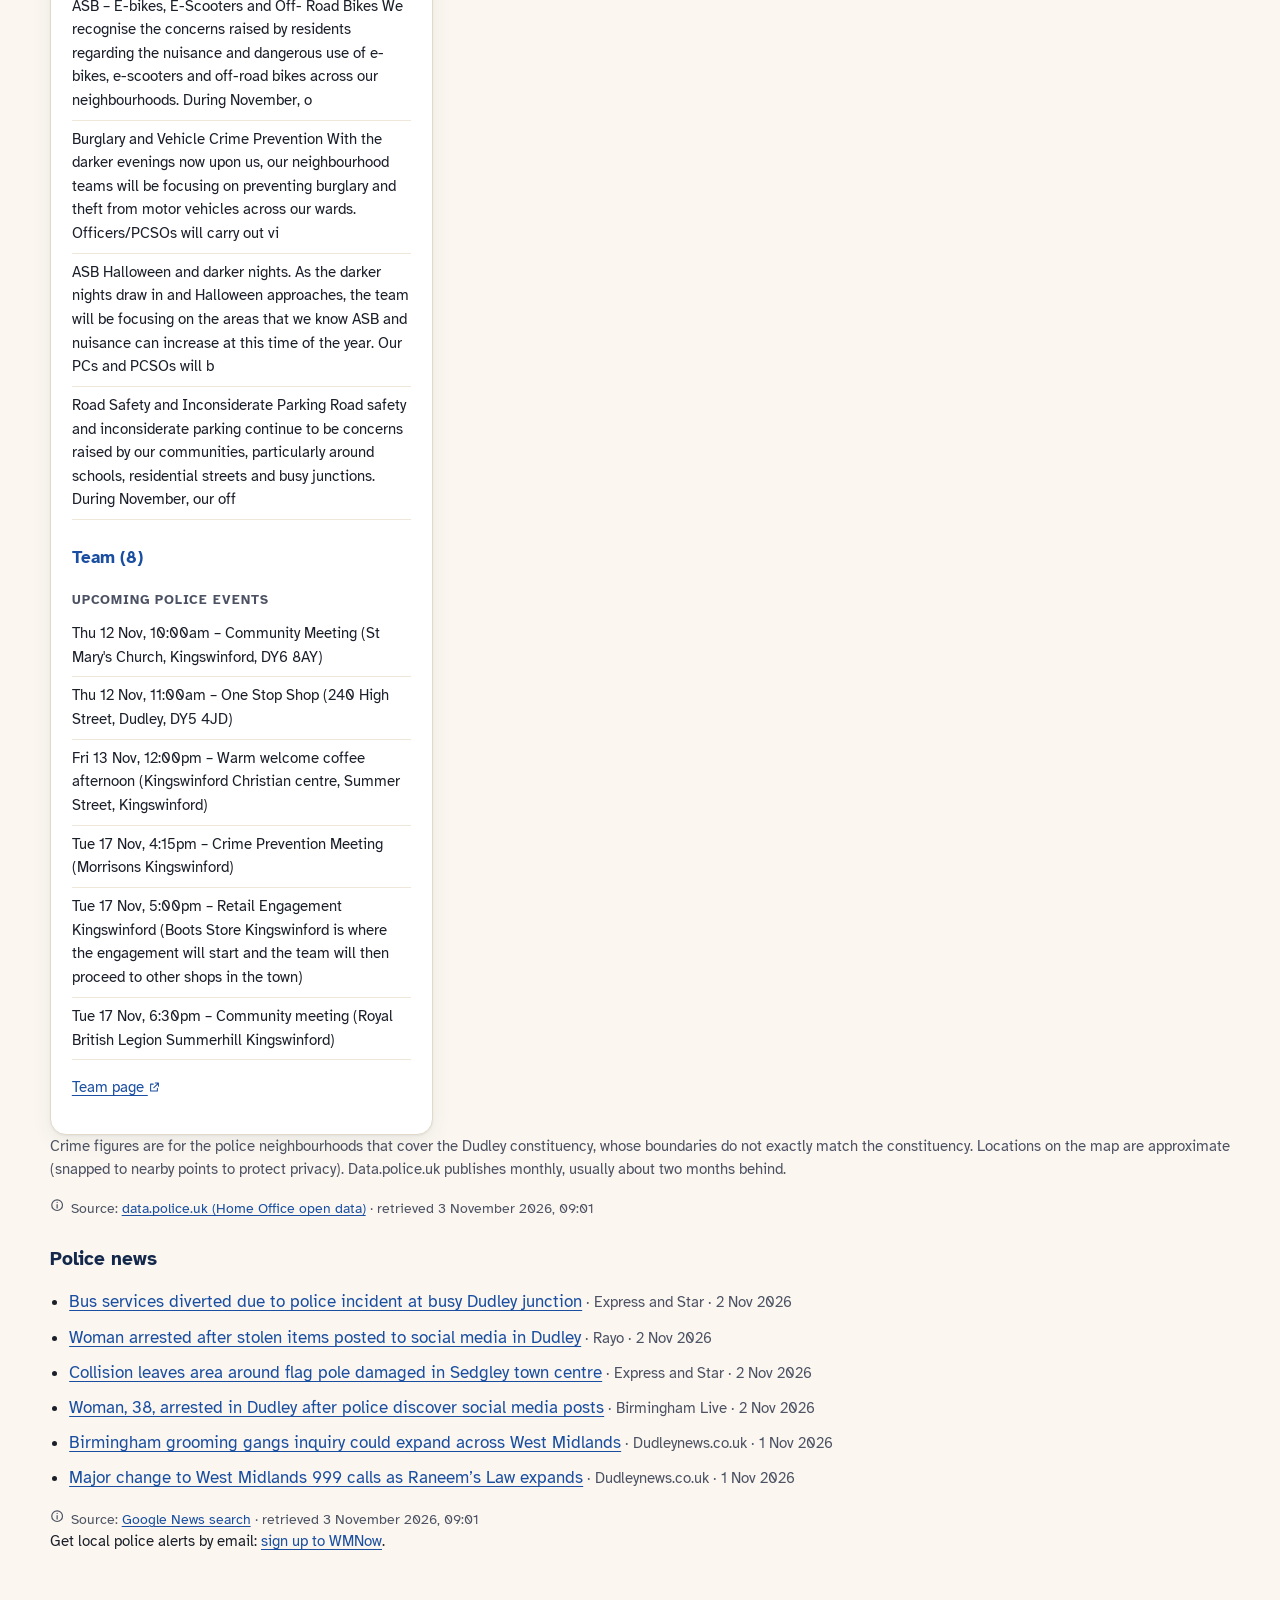
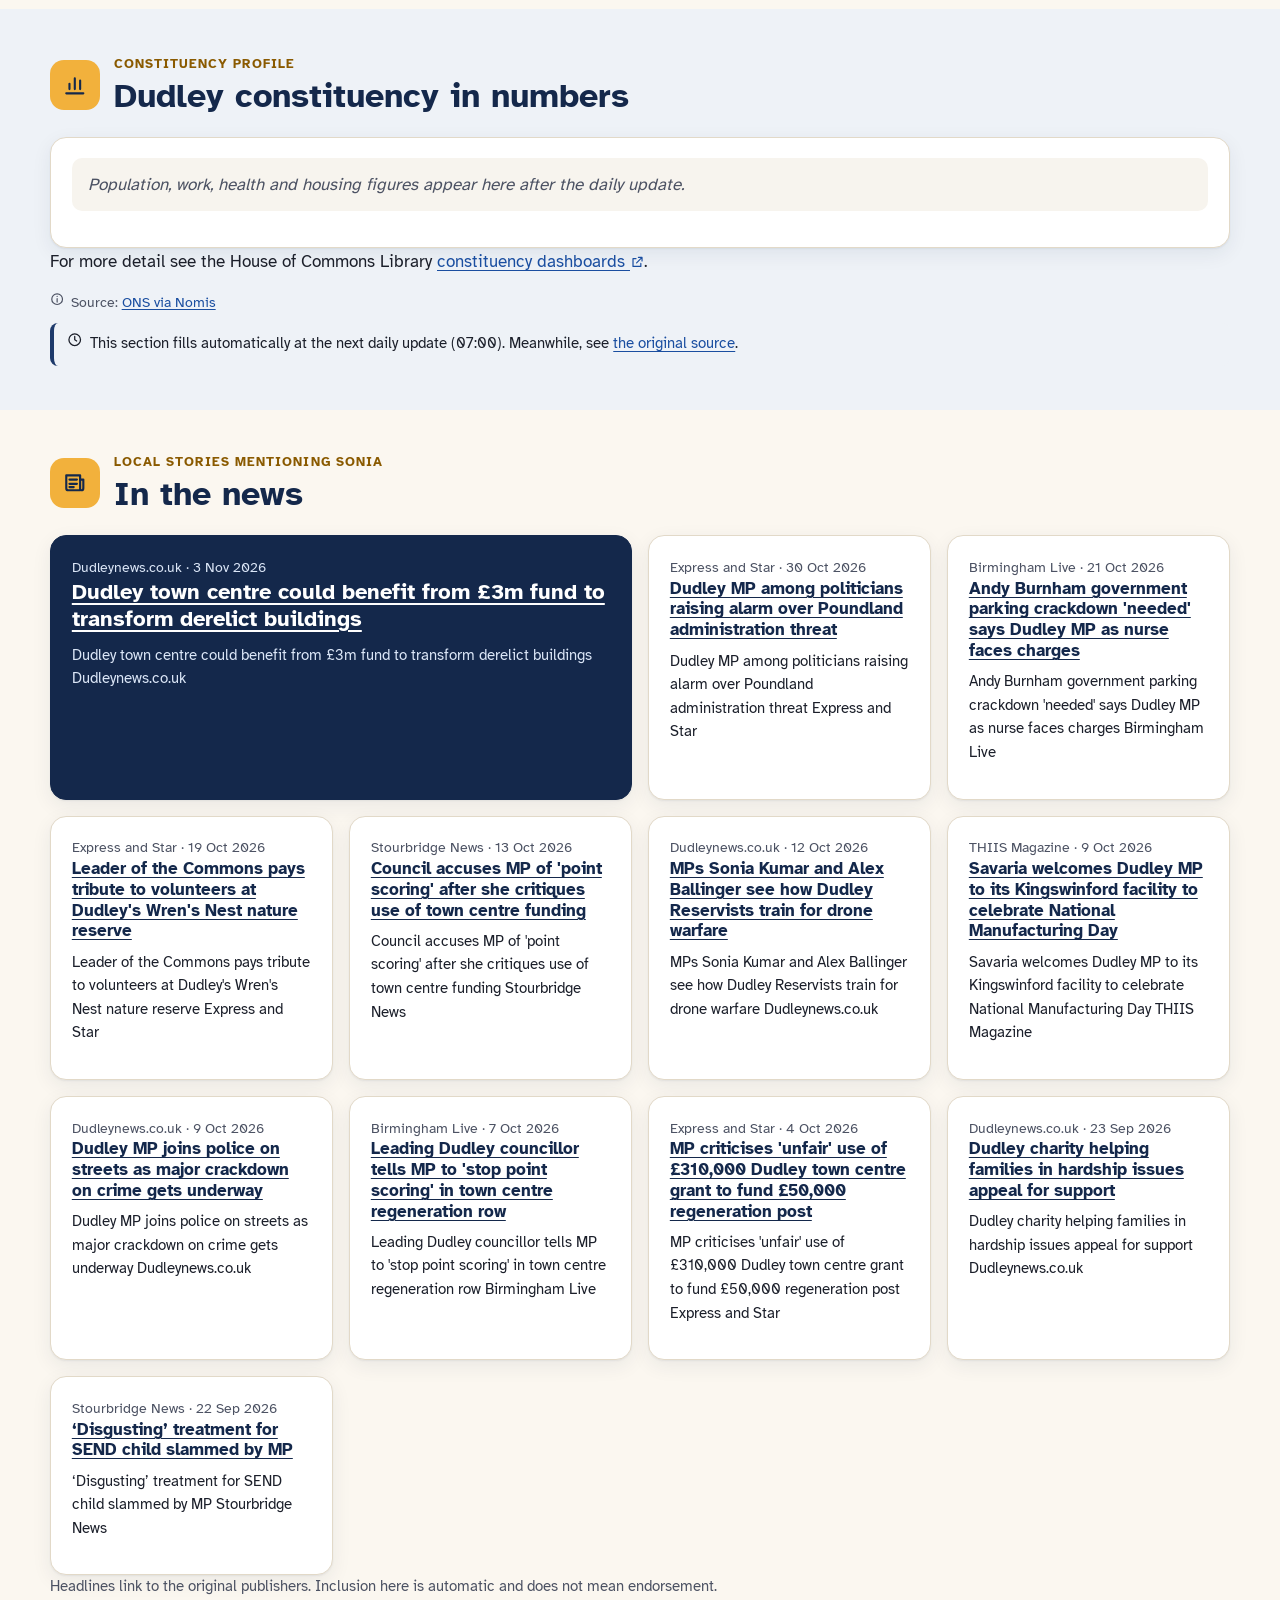
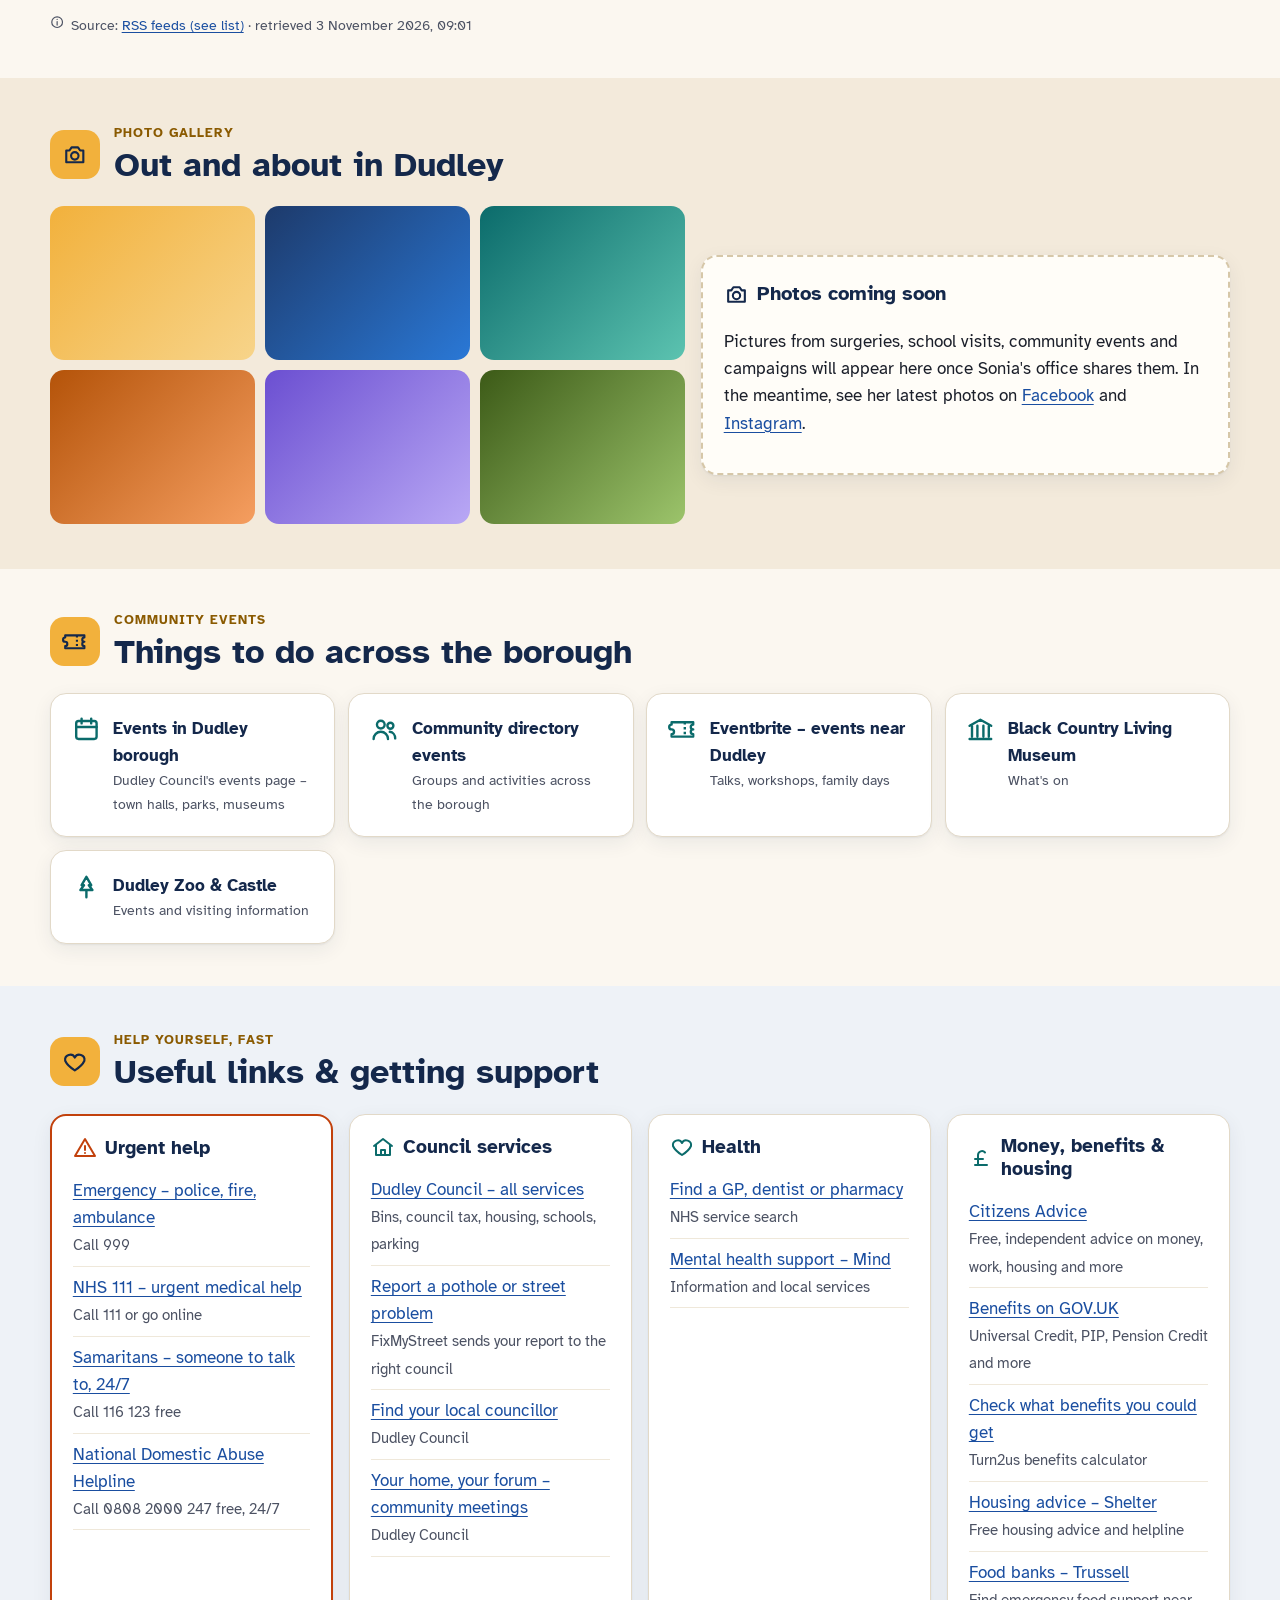
==== commit 7e5ee0f2: "Daily update 2026-11-03 09:08 GMT" ====
--- a/index.html
+++ b/index.html
@@ -102,7 +102,7 @@
         <a class="btn btn-gold" href="#contact"><svg class="ico" aria-hidden="true" focusable="false"><use href="#i-mail"></use></svg> Contact the office</a>
         <a class="btn btn-ghost" href="#diary"><svg class="ico" aria-hidden="true" focusable="false"><use href="#i-calendar"></use></svg> Surgeries &amp; events</a>
       </div>
-      <p class="updated"><svg class="ico ico-sm" aria-hidden="true" focusable="false"><use href="#i-clock"></use></svg> Updated every morning · last update 3 November 2026, 09:01</p>
+      <p class="updated"><svg class="ico ico-sm" aria-hidden="true" focusable="false"><use href="#i-clock"></use></svg> Updated every morning · last update 3 November 2026, 09:08</p>
     </div>
   </div>
 </section>
@@ -240,7 +240,7 @@
 <p class="empty">No public events are listed for the next 30 days. Check back soon.</p>    </div>
     <div data-panel="past" hidden>
 <p class="empty">Past events will be archived here.</p>    </div>
-  <p class="src"><svg class="ico ico-sm" aria-hidden="true" focusable="false"><use href="#i-info"></use></svg> <span>Source: diary maintained by the MP's office · retrieved 3 November 2026, 09:01</span></p>
+  <p class="src"><svg class="ico ico-sm" aria-hidden="true" focusable="false"><use href="#i-info"></use></svg> <span>Source: diary maintained by the MP's office · retrieved 3 November 2026, 09:08</span></p>
 </section>
 
 <!-- ===================== PARLIAMENT ======================= -->
@@ -824,22 +824,7 @@
     </div>
     <div>
       <h2>Sources &amp; freshness</h2>
-      <ul class="status-list">        <li><span class="dot dot-ok" aria-hidden="true"></span>MP profile &amp; roles – updated 3 November 2026, 09:01</li>
-        <li><span class="dot dot-ok" aria-hidden="true"></span>In Parliament this week – updated 3 November 2026, 09:01</li>
-        <li><span class="dot dot-ok" aria-hidden="true"></span>Votes – updated 3 November 2026, 09:01</li>
-        <li><span class="dot dot-ok" aria-hidden="true"></span>Speeches – updated 3 November 2026, 09:01</li>
-        <li><span class="dot dot-ok" aria-hidden="true"></span>Written questions – updated 3 November 2026, 09:01</li>
-        <li><span class="dot dot-ok" aria-hidden="true"></span>Early Day Motions – updated 3 November 2026, 09:01</li>
-        <li><span class="dot dot-ok" aria-hidden="true"></span>Bills – updated 3 November 2026, 09:01</li>
-        <li><span class="dot dot-ok" aria-hidden="true"></span>Register of Members&#39; Financial Interests – updated 3 November 2026, 09:01</li>
-        <li><span class="dot dot-ok" aria-hidden="true"></span>Petitions – updated 3 November 2026, 09:01</li>
-        <li><span class="dot dot-ok" aria-hidden="true"></span>Dudley Council meetings – updated 3 November 2026, 09:01</li>
-        <li><span class="dot dot-ok" aria-hidden="true"></span>WMCA meetings – updated 3 November 2026, 09:01</li>
-        <li><span class="dot dot-ok" aria-hidden="true"></span>Policing &amp; safety – updated 3 November 2026, 09:01</li>
-        <li><span class="dot dot-ok" aria-hidden="true"></span>Police news – updated 3 November 2026, 09:01</li>
-        <li><span class="dot dot-pending" aria-hidden="true"></span>Constituency profile – awaiting first update</li>
-        <li><span class="dot dot-ok" aria-hidden="true"></span>Local news – updated 3 November 2026, 09:01</li>
-        <li><span class="dot dot-not-configured" aria-hidden="true"></span>Meetings &amp; events diary – not yet connected</li>
+      <ul class="status-list">        <li><span class="dot dot-not-configured" aria-hidden="true"></span>Meetings &amp; events diary – not yet connected</li>
         <li><span class="dot dot-not-configured" aria-hidden="true"></span>Photo gallery – not yet connected</li>
 </ul>
     </div>
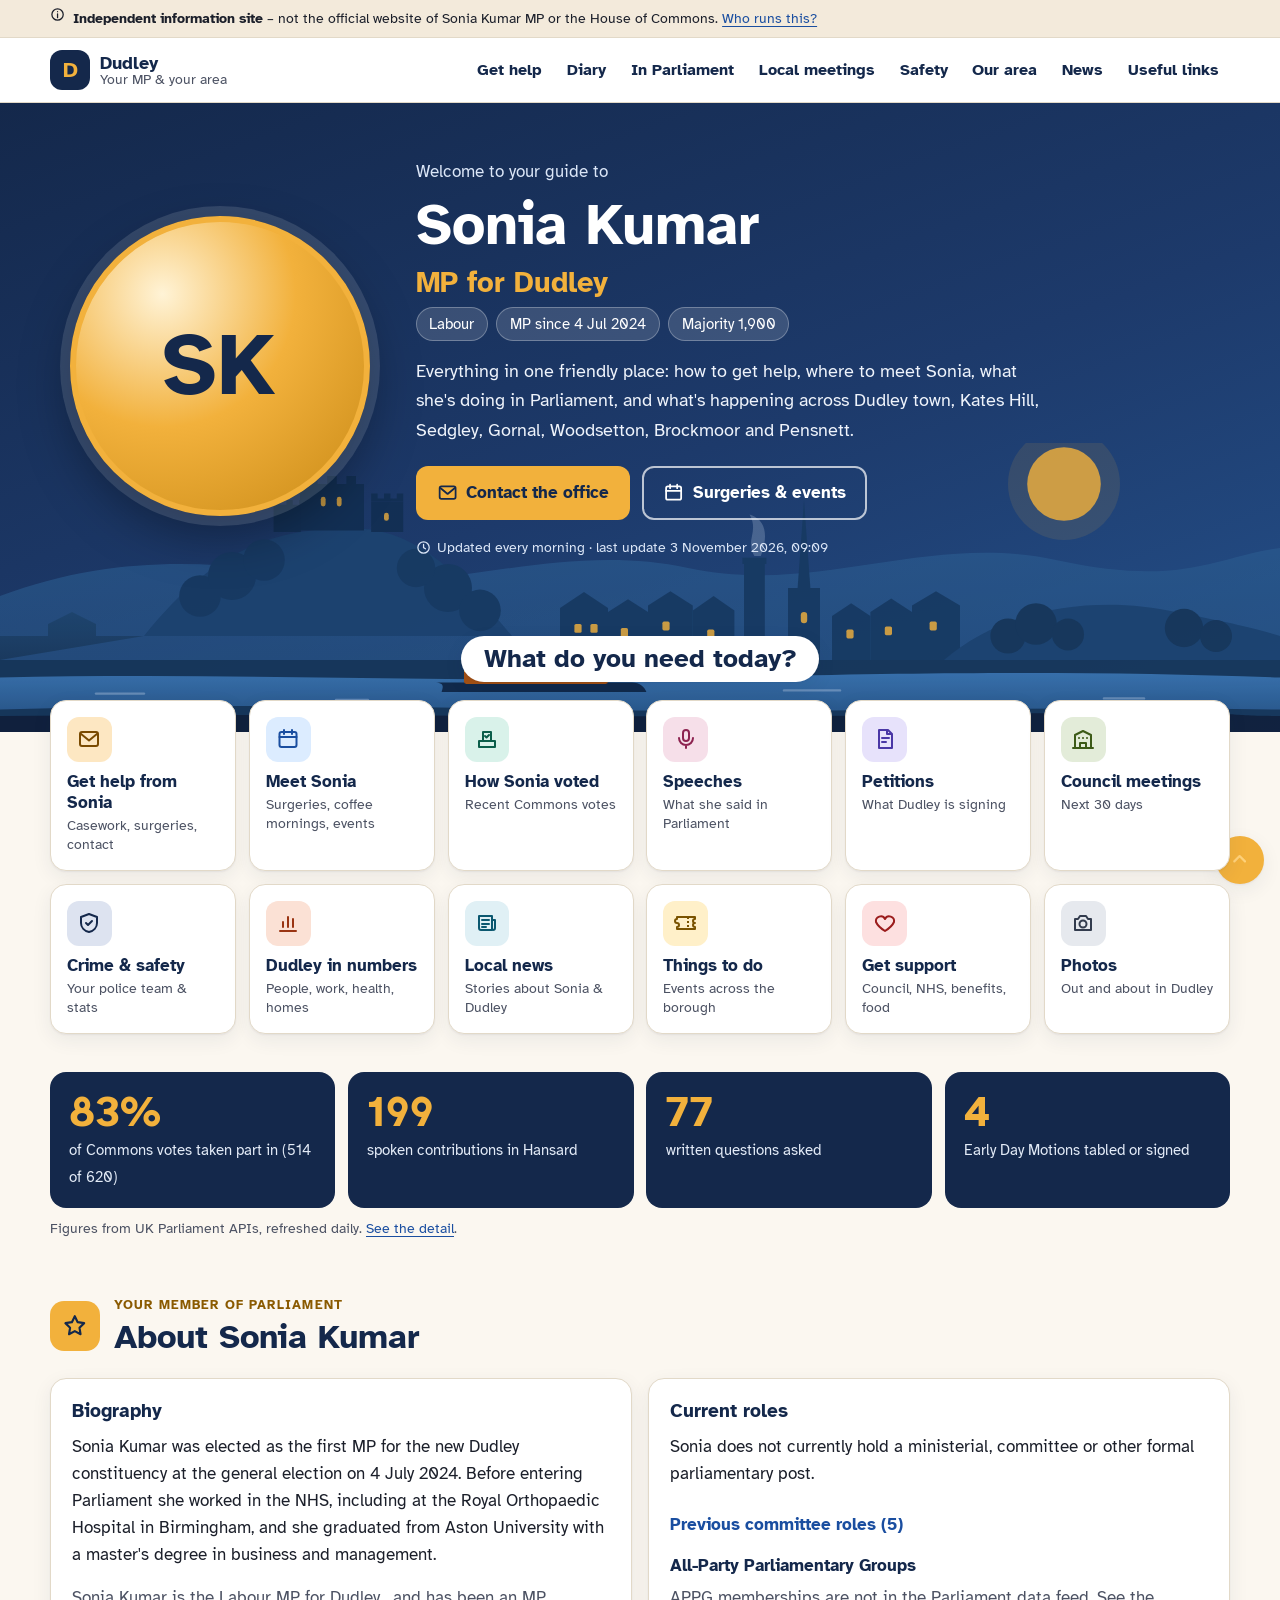
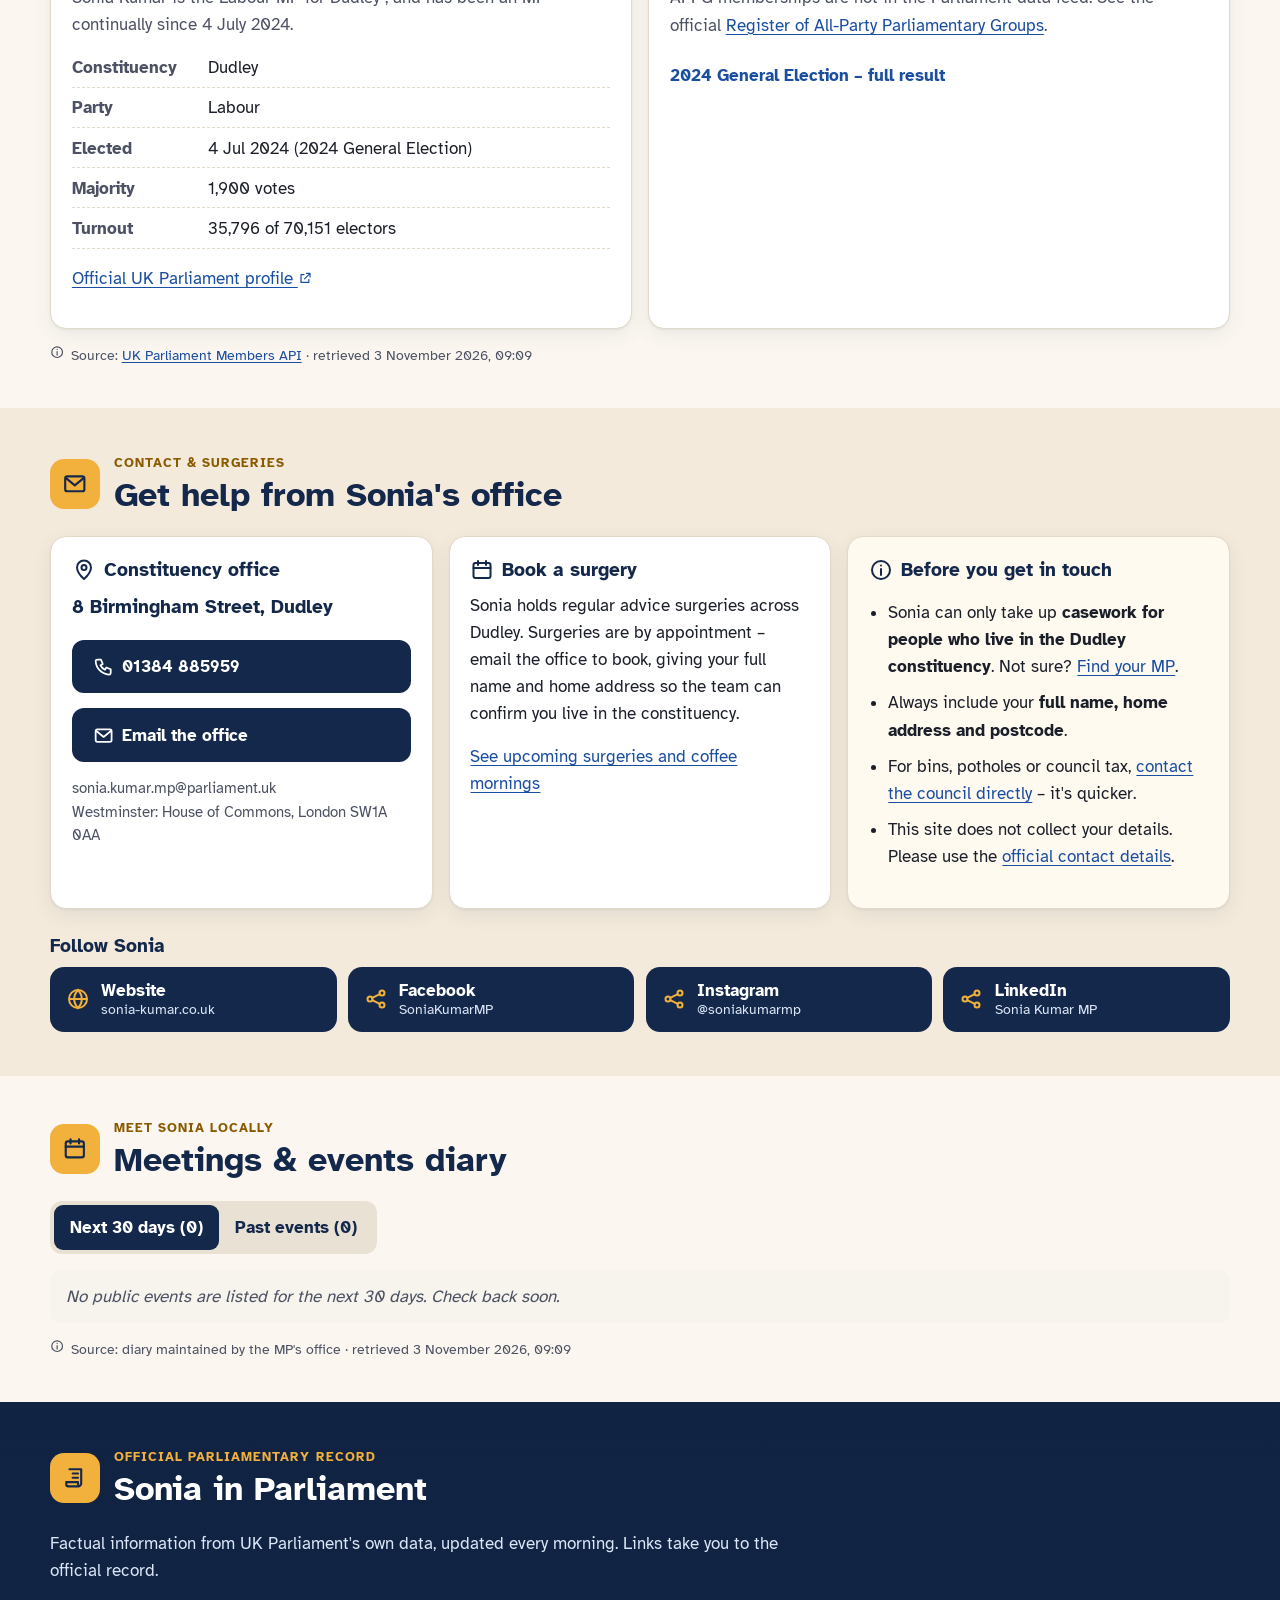
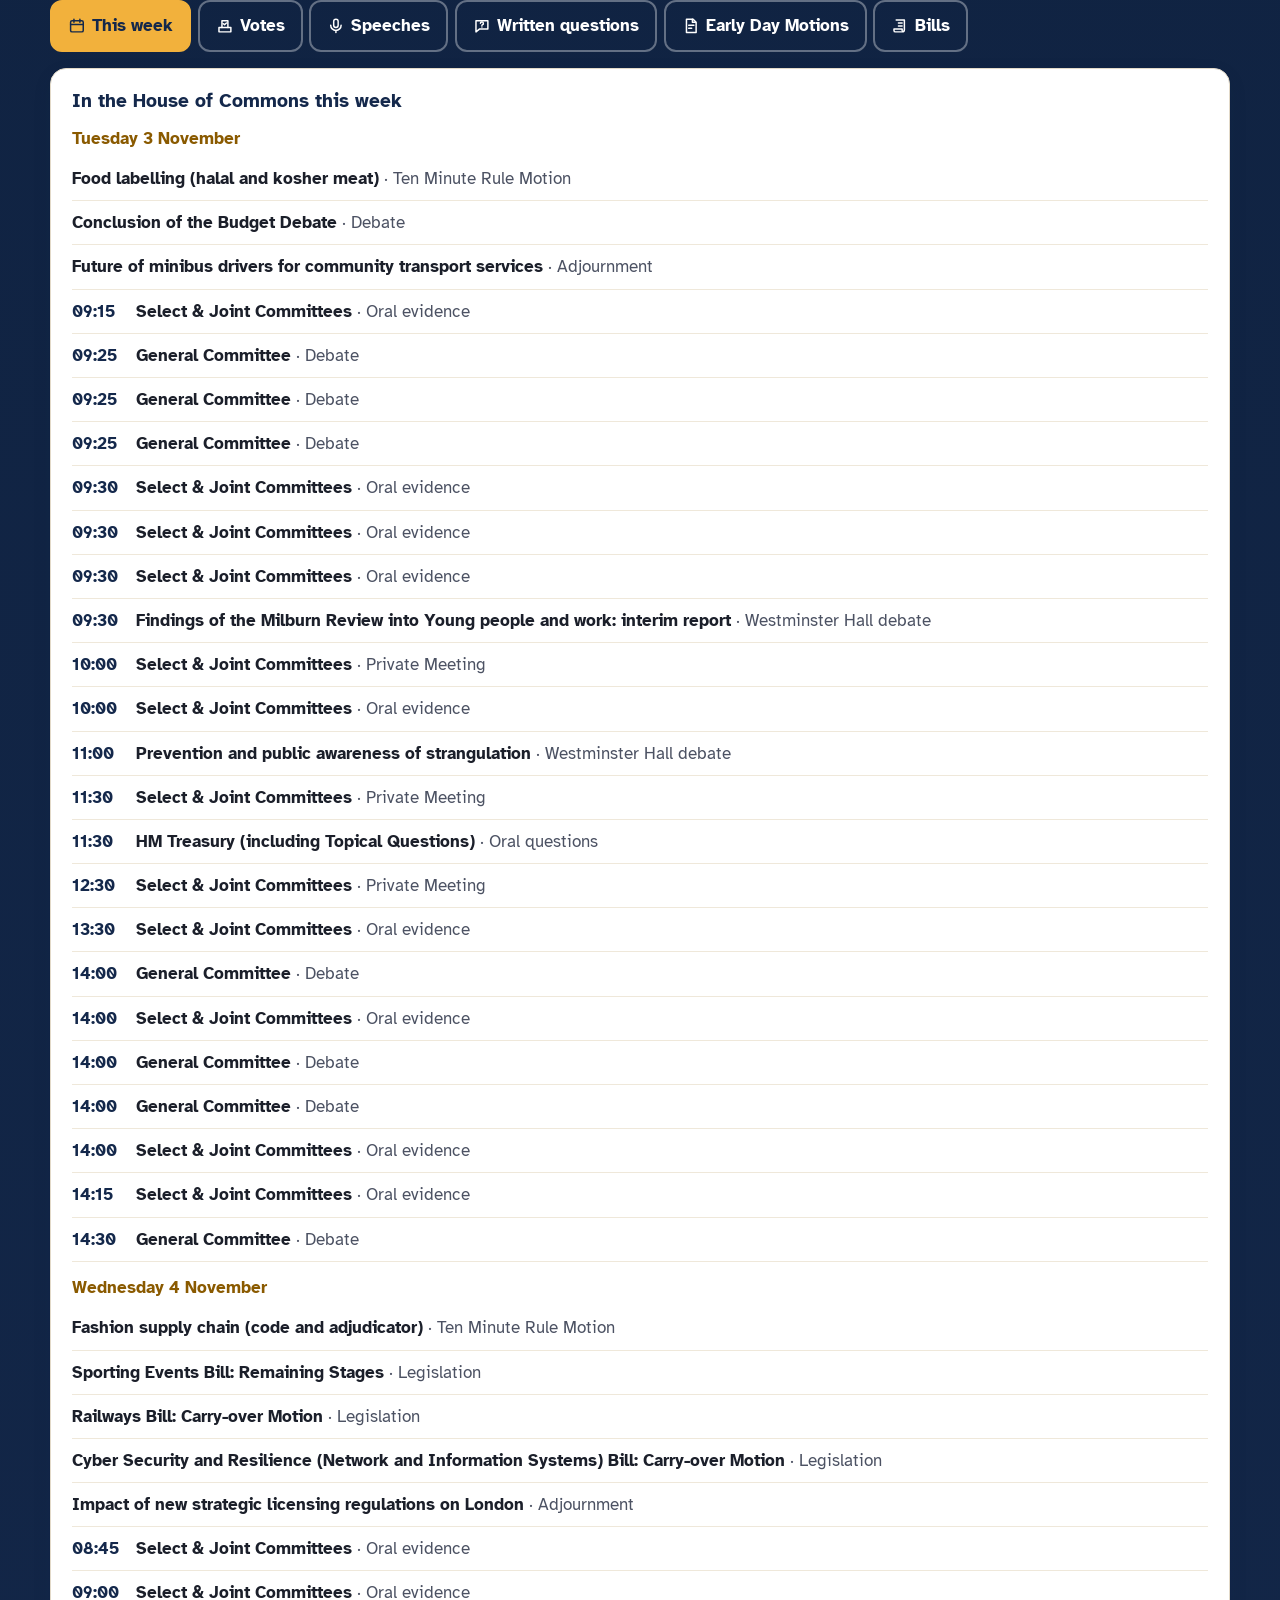
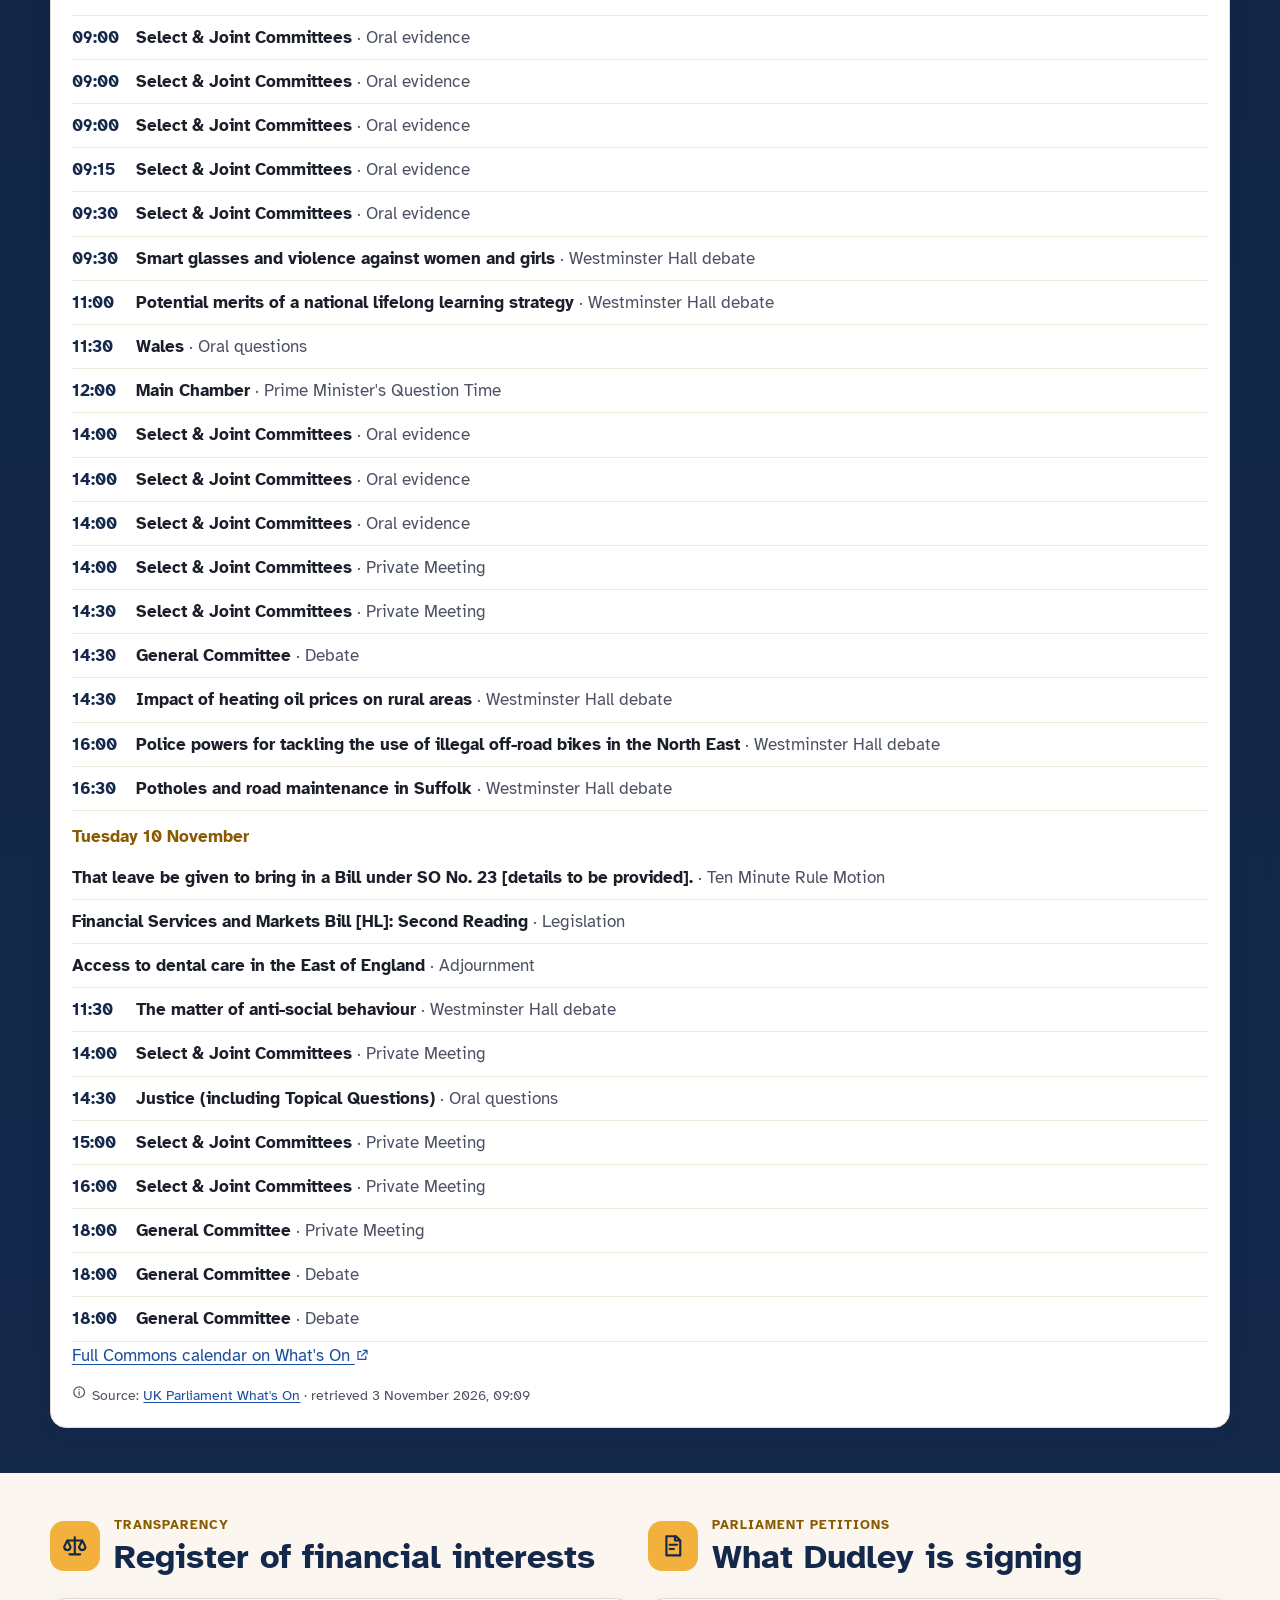
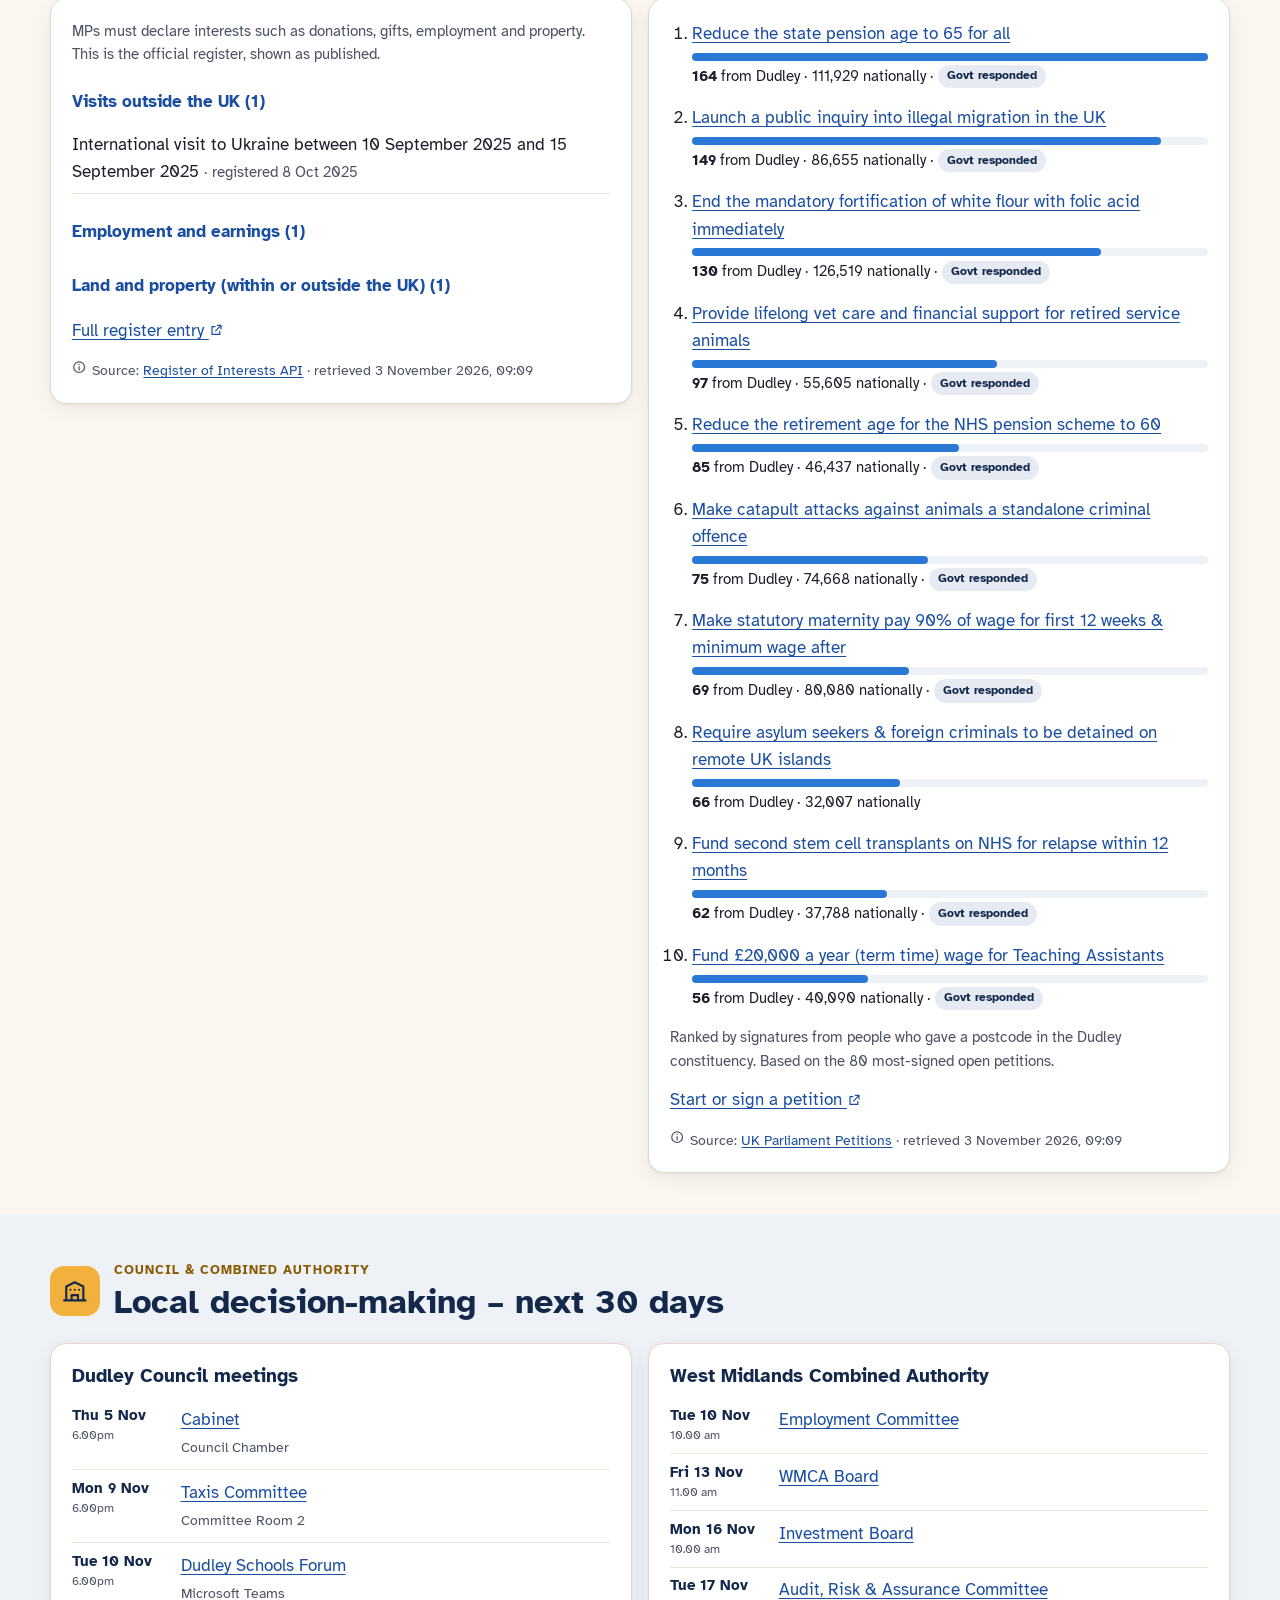
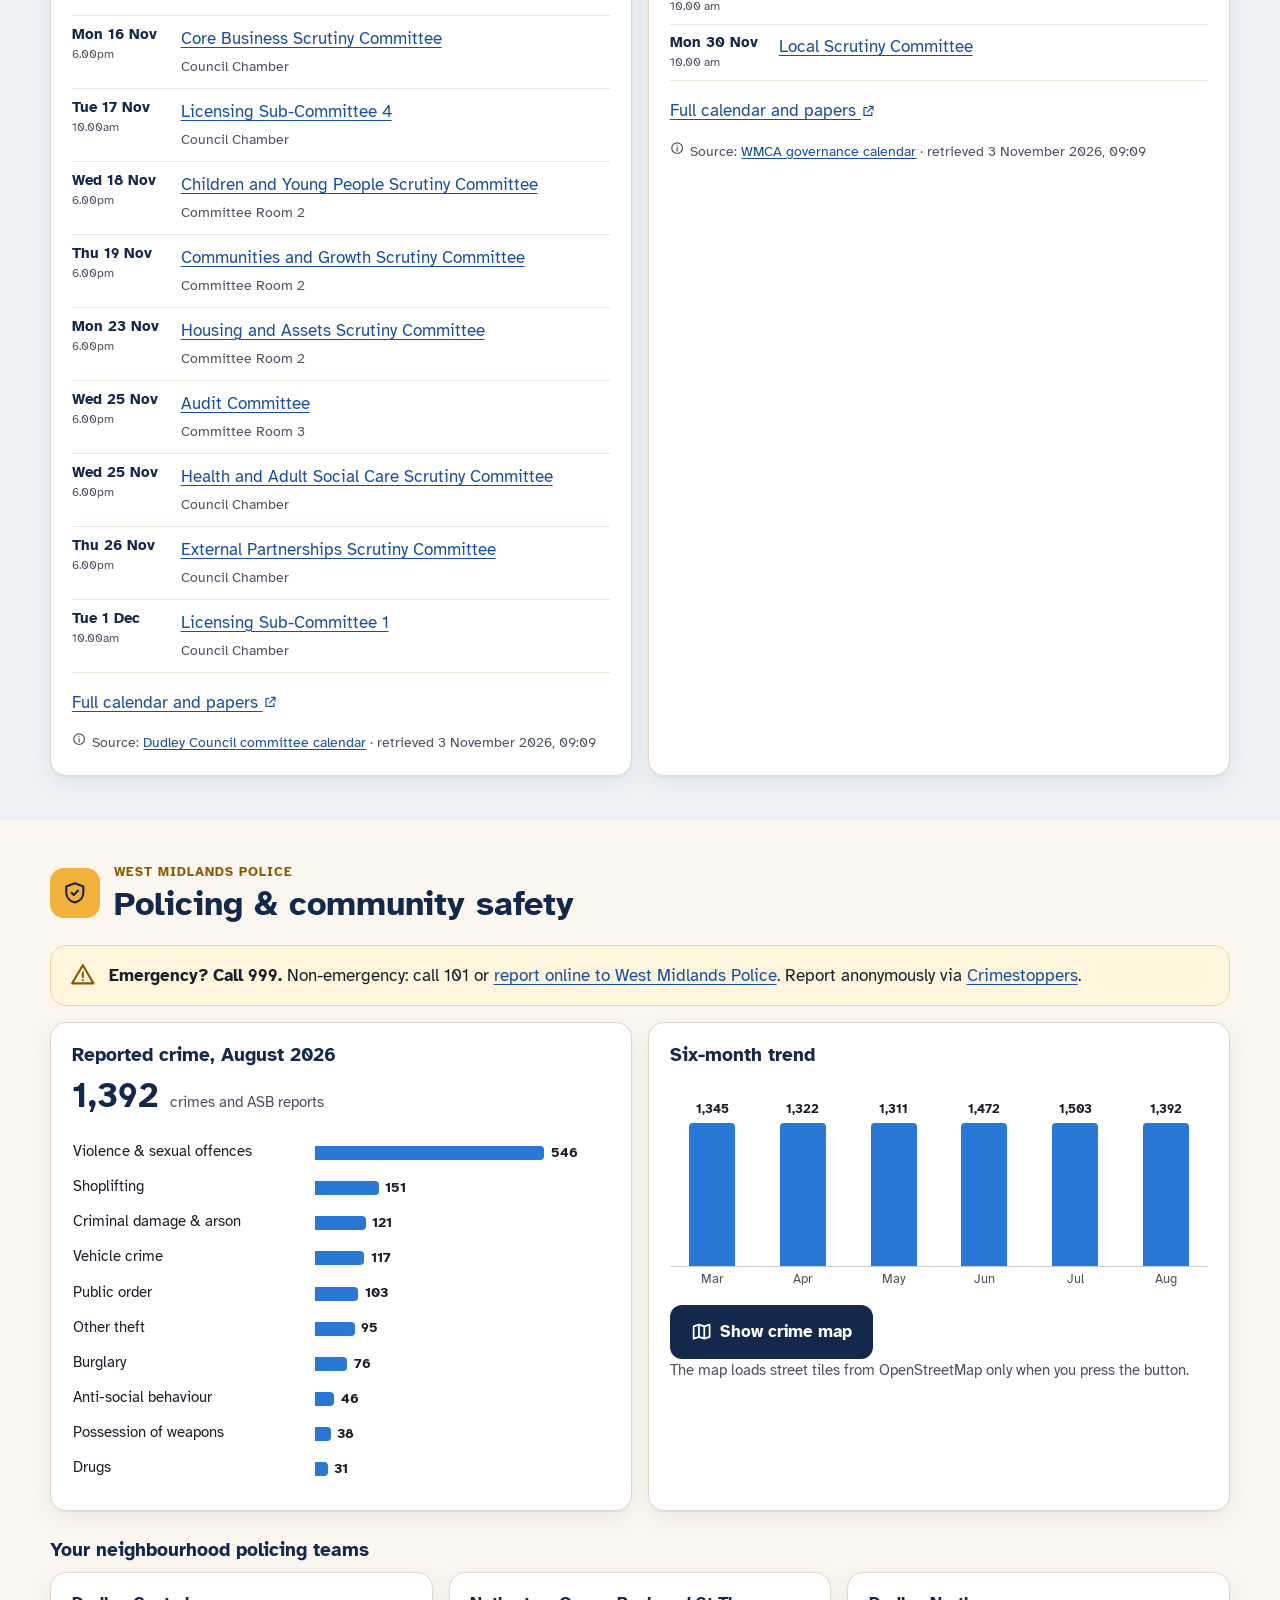
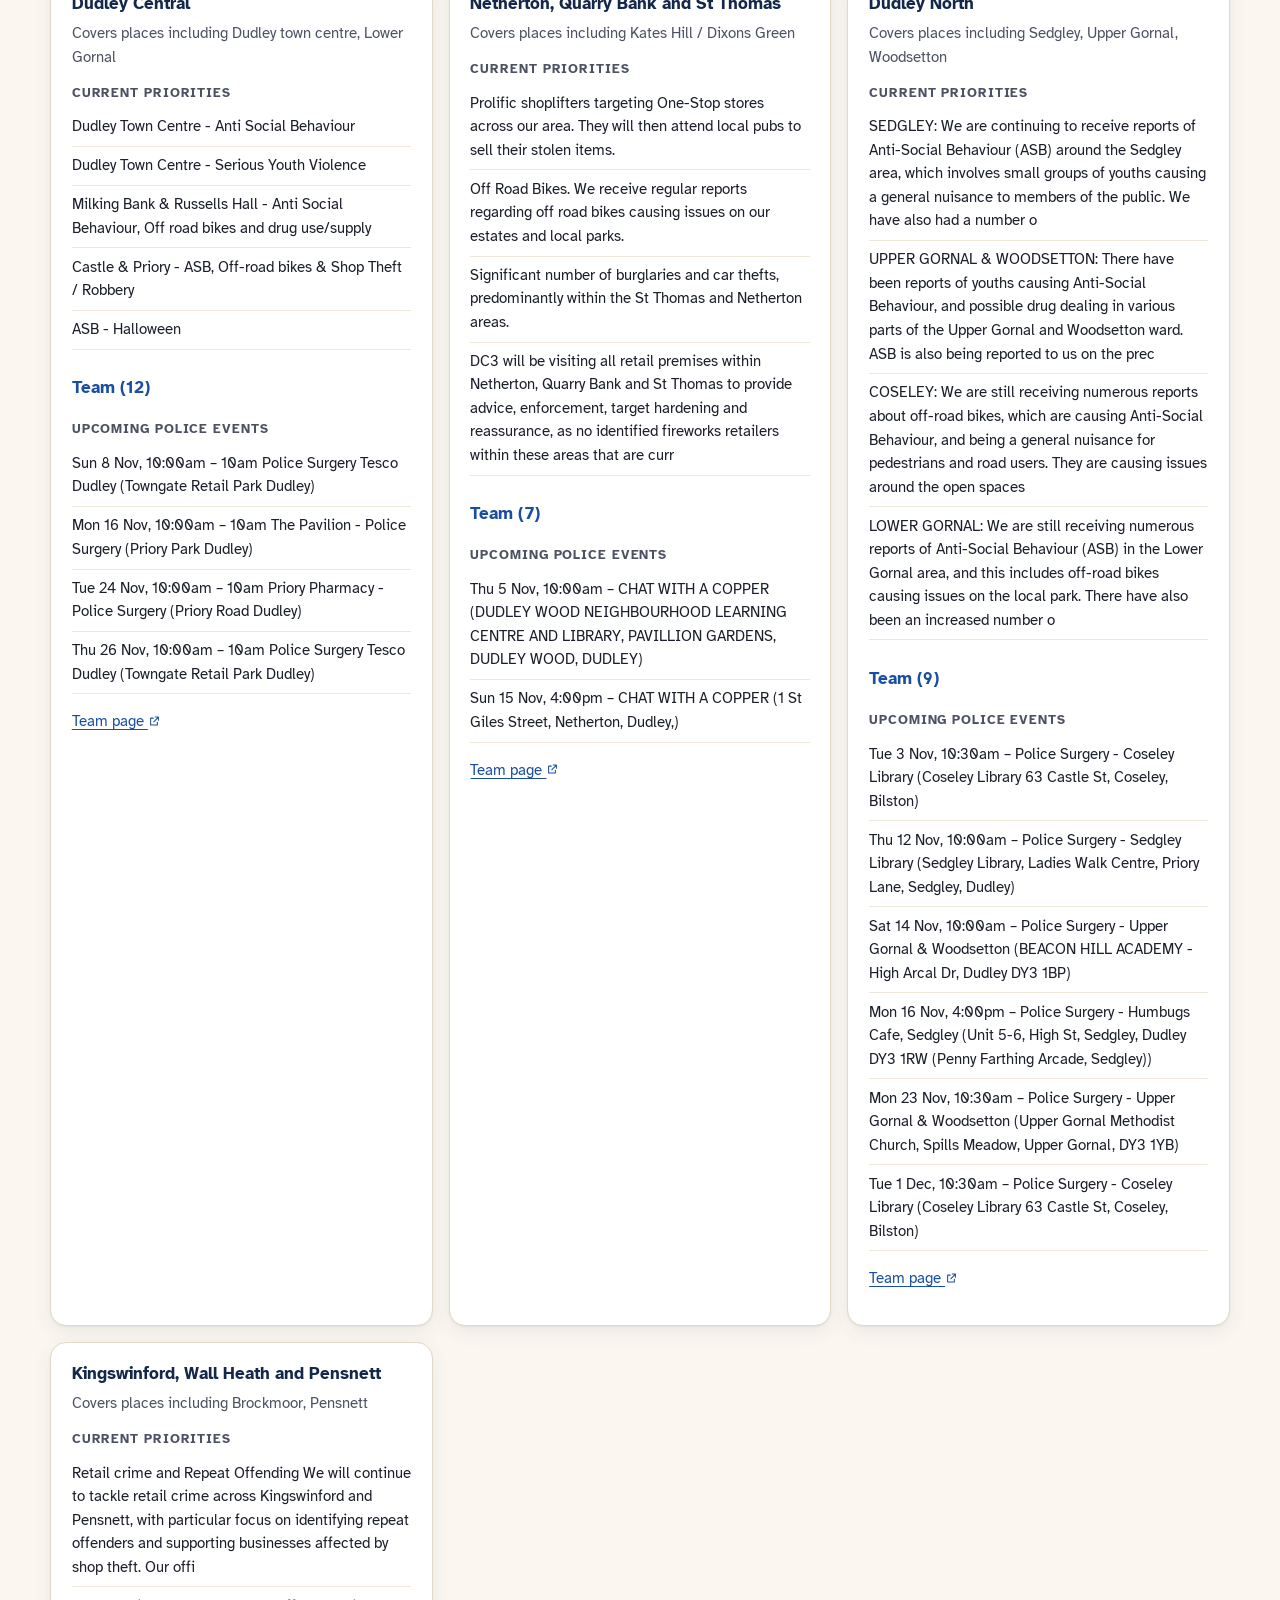
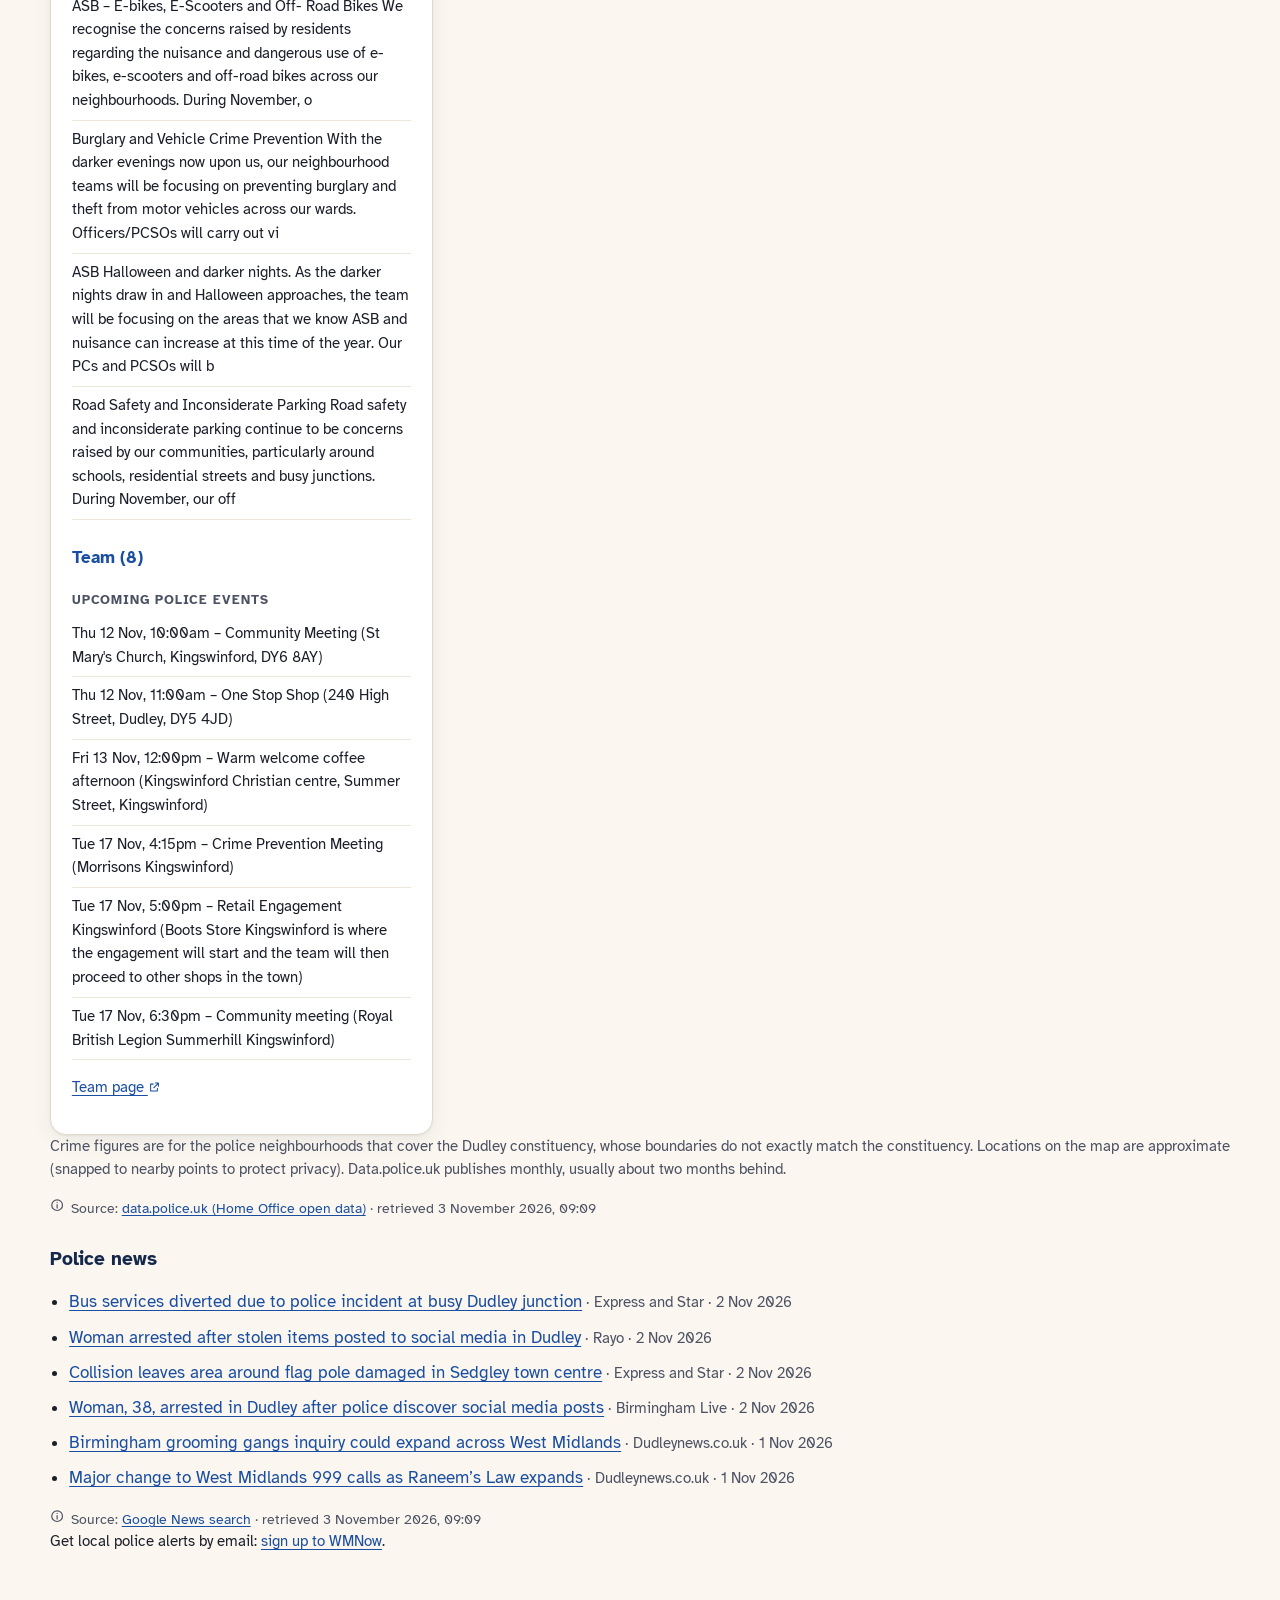
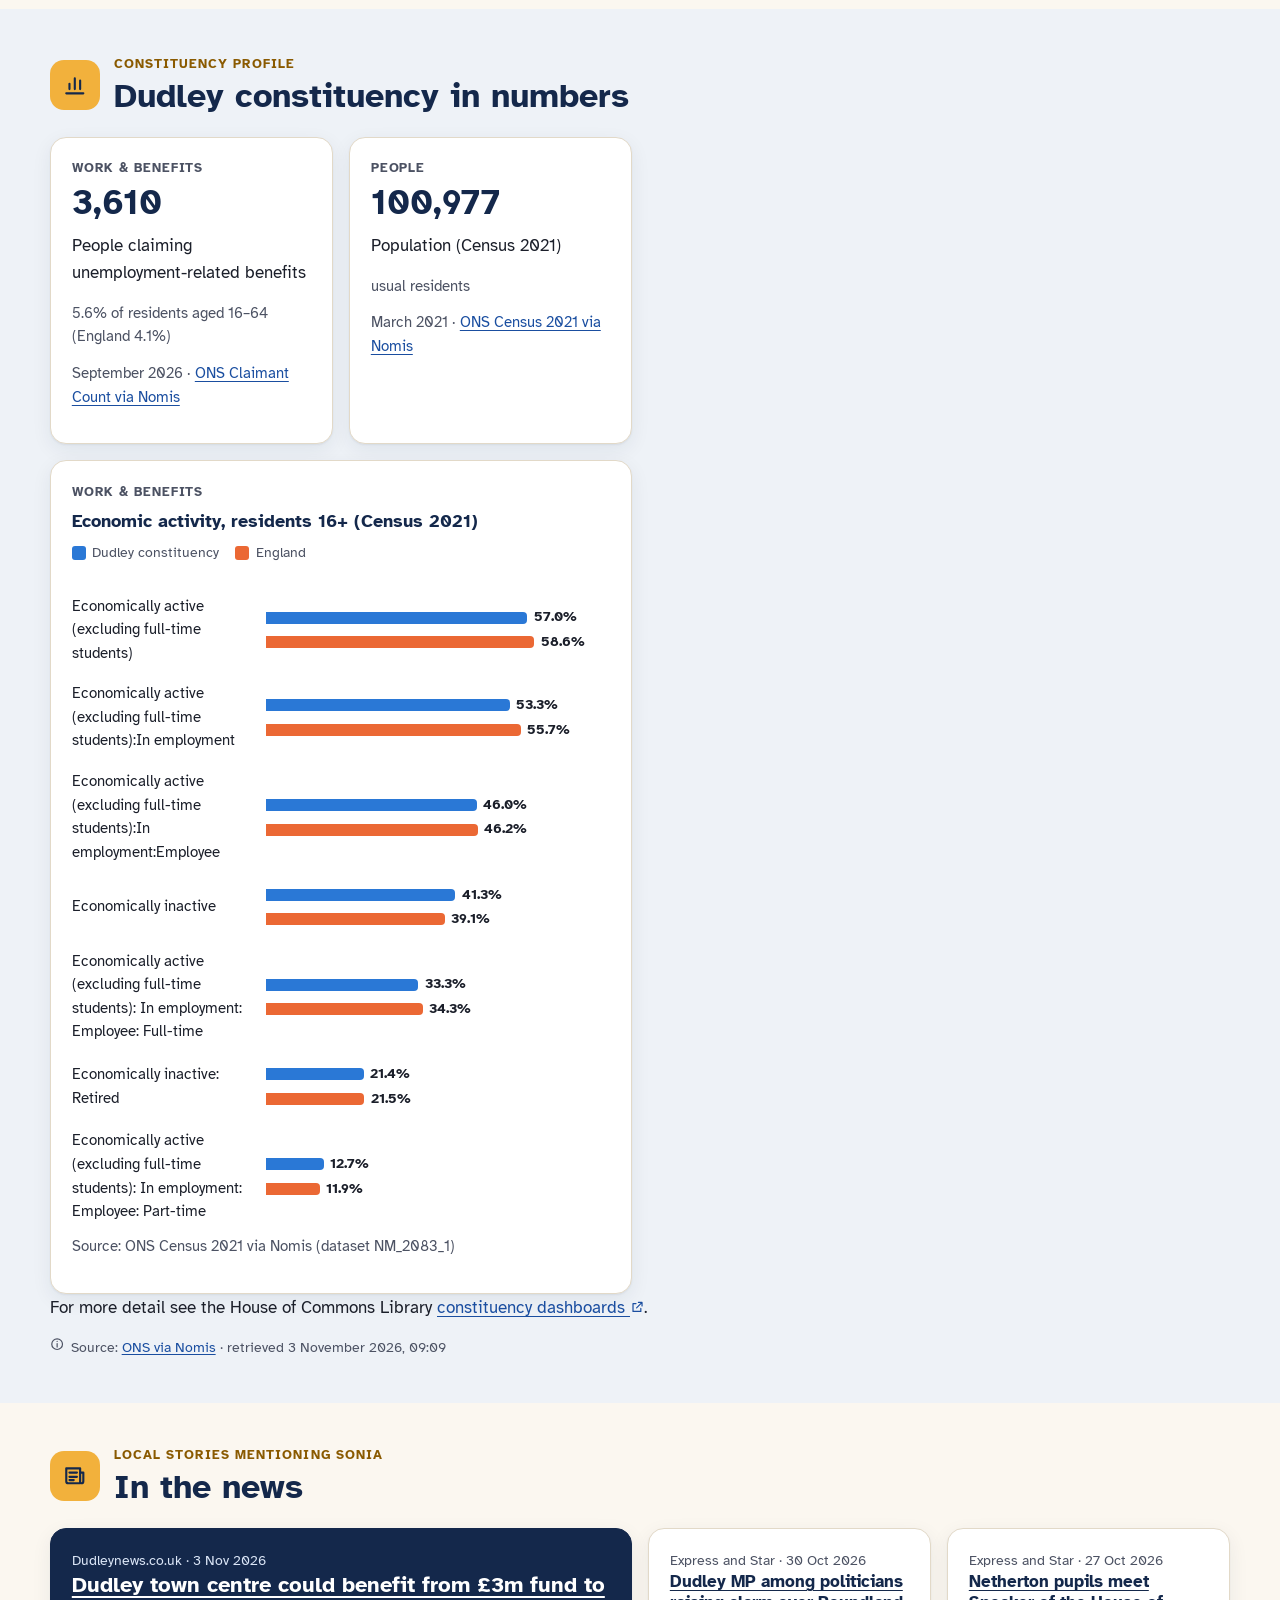
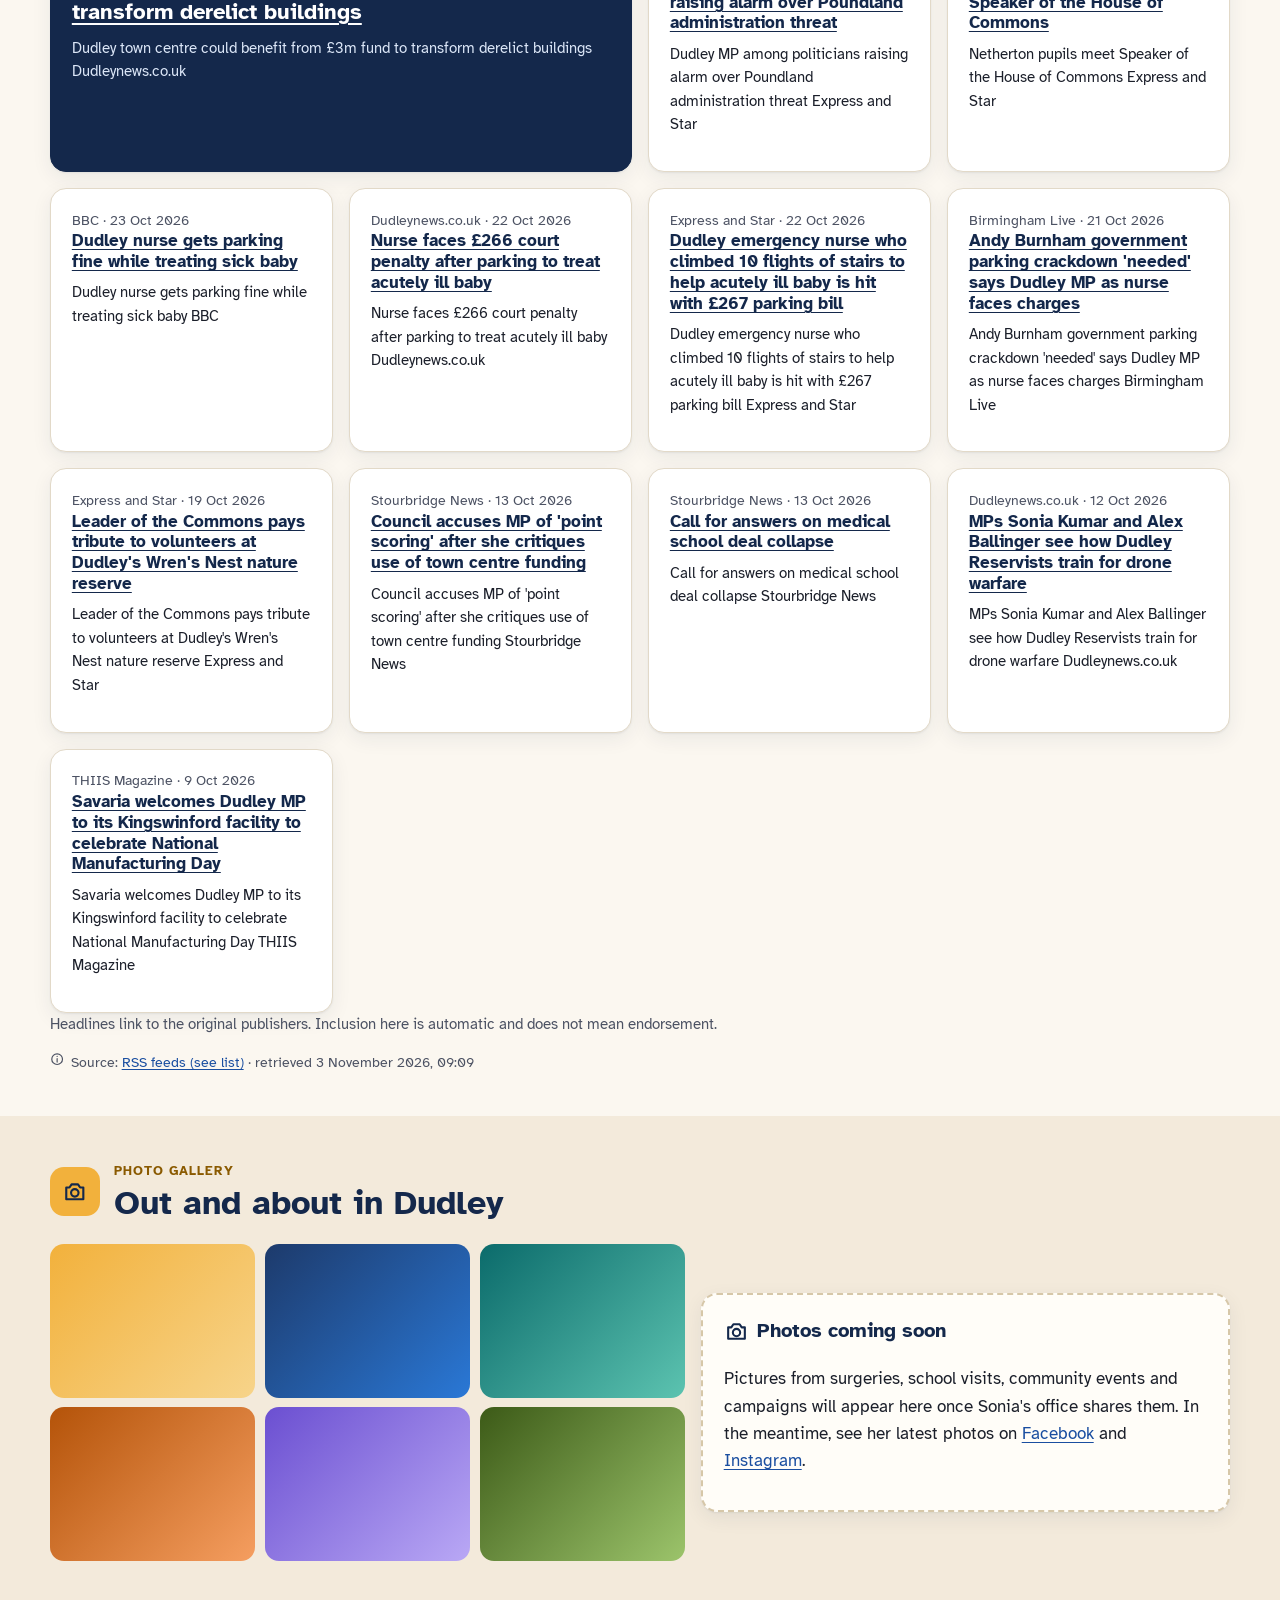
==== commit 560c7ddc: "Daily update 2026-11-03 09:12 GMT" ====
--- a/index.html
+++ b/index.html
@@ -11,7 +11,7 @@
 <meta property="og:type" content="website">
 <link rel="icon" href="assets/img/favicon.svg" type="image/svg+xml">
 <link rel="preload" href="assets/fonts/atkinson-hyperlegible-latin-400-normal.woff2" as="font" type="font/woff2" crossorigin>
-<link rel="stylesheet" href="assets/css/site.css?v=3November20260908">
+<link rel="stylesheet" href="assets/css/site.css?v=3November20260912">
 </head>
 <body>
 <svg xmlns="http://www.w3.org/2000/svg" style="display:none">
@@ -102,7 +102,7 @@
         <a class="btn btn-gold" href="#contact"><svg class="ico" aria-hidden="true" focusable="false"><use href="#i-mail"></use></svg> Contact the office</a>
         <a class="btn btn-ghost" href="#diary"><svg class="ico" aria-hidden="true" focusable="false"><use href="#i-calendar"></use></svg> Surgeries &amp; events</a>
       </div>
-      <p class="updated"><svg class="ico ico-sm" aria-hidden="true" focusable="false"><use href="#i-clock"></use></svg> Updated every morning · last update 3 November 2026, 09:08</p>
+      <p class="updated"><svg class="ico ico-sm" aria-hidden="true" focusable="false"><use href="#i-clock"></use></svg> Updated every morning · last update 3 November 2026, 09:09</p>
     </div>
   </div>
 </section>
@@ -134,7 +134,7 @@
       <li><span class="stat-n">83%</span><span class="stat-l">of Commons votes taken part in (514 of 620)</span></li>
       <li><span class="stat-n">199</span><span class="stat-l">spoken contributions in Hansard</span></li>
       <li><span class="stat-n">77</span><span class="stat-l">written questions asked</span></li>
-      <li><span class="stat-n">1</span><span class="stat-l">Early Day Motions tabled or signed</span></li>
+      <li><span class="stat-n">4</span><span class="stat-l">Early Day Motions tabled or signed</span></li>
     </ul>
     <p class="glance-src">Figures from UK Parliament APIs, refreshed daily. <a href="#parliament">See the detail</a>.</p>
   </div>
@@ -178,7 +178,7 @@
   <p class="src">
   <svg class="ico ico-sm" aria-hidden="true" focusable="false"><use href="#i-info"></use></svg>
   <span>Source:
-<a href="https://members.parliament.uk/member/5274">UK Parliament Members API</a> · retrieved 3 November 2026, 09:01</span>
+<a href="https://members.parliament.uk/member/5274">UK Parliament Members API</a> · retrieved 3 November 2026, 09:09</span>
 </p>
 
 </section>
@@ -240,7 +240,7 @@
 <p class="empty">No public events are listed for the next 30 days. Check back soon.</p>    </div>
     <div data-panel="past" hidden>
 <p class="empty">Past events will be archived here.</p>    </div>
-  <p class="src"><svg class="ico ico-sm" aria-hidden="true" focusable="false"><use href="#i-info"></use></svg> <span>Source: diary maintained by the MP's office · retrieved 3 November 2026, 09:08</span></p>
+  <p class="src"><svg class="ico ico-sm" aria-hidden="true" focusable="false"><use href="#i-info"></use></svg> <span>Source: diary maintained by the MP's office · retrieved 3 November 2026, 09:09</span></p>
 </section>
 
 <!-- ===================== PARLIAMENT ======================= -->
@@ -276,7 +276,7 @@
       <p class="src">
   <svg class="ico ico-sm" aria-hidden="true" focusable="false"><use href="#i-info"></use></svg>
   <span>Source:
-<a href="https://whatson.parliament.uk/commons/">UK Parliament What&#39;s On</a> · retrieved 3 November 2026, 09:01</span>
+<a href="https://whatson.parliament.uk/commons/">UK Parliament What&#39;s On</a> · retrieved 3 November 2026, 09:09</span>
 </p>
 
     </div>
@@ -321,7 +321,7 @@
       <p class="src">
   <svg class="ico ico-sm" aria-hidden="true" focusable="false"><use href="#i-info"></use></svg>
   <span>Source:
-<a href="https://members.parliament.uk/member/5274/voting">Commons Votes API</a> · retrieved 3 November 2026, 09:01</span>
+<a href="https://members.parliament.uk/member/5274/voting">Commons Votes API</a> · retrieved 3 November 2026, 09:09</span>
 </p>
 
     </div>
@@ -353,7 +353,7 @@
       <p class="src">
   <svg class="ico ico-sm" aria-hidden="true" focusable="false"><use href="#i-info"></use></svg>
   <span>Source:
-<a href="https://hansard.parliament.uk/search/MemberContributions?memberId=5274">Hansard API</a> · retrieved 3 November 2026, 09:01</span>
+<a href="https://hansard.parliament.uk/search/MemberContributions?memberId=5274">Hansard API</a> · retrieved 3 November 2026, 09:09</span>
 </p>
 
     </div>
@@ -444,7 +444,7 @@
       <p class="src">
   <svg class="ico ico-sm" aria-hidden="true" focusable="false"><use href="#i-info"></use></svg>
   <span>Source:
-<a href="https://questions-statements.parliament.uk/written-questions?AskingMemberId=5274">Written Questions API</a> · retrieved 3 November 2026, 09:01</span>
+<a href="https://questions-statements.parliament.uk/written-questions?AskingMemberId=5274">Written Questions API</a> · retrieved 3 November 2026, 09:09</span>
 </p>
 
     </div>
@@ -454,22 +454,28 @@
       <p class="muted small">Early Day Motions are formal motions MPs table to draw attention to an issue. Signing one shows support; they are rarely debated.</p>
       <ul class="feed">        <li><p class="feed-meta">1 Dec 2025 · <span class="tag tag-gold">Tabled</span> · 8 signatures</p>
         <h4><a href="https://edm.parliament.uk/early-day-motion/64756">Occupational Therapist Week</a></h4></li>
+        <li><p class="feed-meta">8 May 2025 · <span class="tag ">Signed</span> · 18 signatures</p>
+        <h4><a href="https://edm.parliament.uk/early-day-motion/63605">National Operating Department Practitioner Day</a></h4><p class="muted small">Tabled by Cat Eccles</p></li>
+        <li><p class="feed-meta">11 Nov 2024 · <span class="tag ">Signed</span> · 49 signatures</p>
+        <h4><a href="https://edm.parliament.uk/early-day-motion/62724">Work of St John Ambulance</a></h4><p class="muted small">Tabled by Kirith Entwistle</p></li>
+        <li><p class="feed-meta">10 Sep 2024 · <span class="tag ">Signed</span> · 22 signatures</p>
+        <h4><a href="https://edm.parliament.uk/early-day-motion/62480">50th anniversary of the Federation of Small Businesses</a></h4><p class="muted small">Tabled by Matt Western</p></li>
 </ul>
       <p class="src">
   <svg class="ico ico-sm" aria-hidden="true" focusable="false"><use href="#i-info"></use></svg>
   <span>Source:
-<a href="https://edm.parliament.uk/member/5274">Early Day Motions API</a> · retrieved 3 November 2026, 09:01</span>
+<a href="https://edm.parliament.uk/member/5274">Early Day Motions API</a> · retrieved 3 November 2026, 09:09</span>
 </p>
 
     </div>
 
     <div class="tabpanel card" role="tabpanel" id="bills" aria-labelledby="tab-bills">
       <h3>Bills sponsored or co-sponsored</h3>
-      <ul class="feed"><li><h4><a href="https://bills.parliament.uk/bills/4080">Representation of the People Bill</a></h4><p class="feed-meta">Committee stage · Lords · updated 3 Nov 2026</p></li><li><h4><a href="https://bills.parliament.uk/bills/4035">Cyber Security and Resilience (Network and Information Systems) Bill</a></h4><p class="feed-meta">3rd reading · Lords · updated 3 Nov 2026</p></li><li><h4><a href="https://bills.parliament.uk/bills/4126">Social Housing Bill [HL]</a></h4><p class="feed-meta">Committee stage · Commons · updated 2 Nov 2026</p></li><li><h4><a href="https://bills.parliament.uk/bills/4127">Sporting Events Bill [HL]</a></h4><p class="feed-meta">Report stage · Commons · updated 2 Nov 2026</p></li><li><h4><a href="https://bills.parliament.uk/bills/4254">Immigration and Asylum Bill</a></h4><p class="feed-meta">Committee stage · Commons · updated 2 Nov 2026</p></li><li><h4><a href="https://bills.parliament.uk/bills/4290">Highways (Financing) Bill</a></h4><p class="feed-meta">Committee stage · Commons · updated 2 Nov 2026</p></li><li><h4><a href="https://bills.parliament.uk/bills/4280">Sovereign Grant Act</a></h4><p class="feed-meta">Royal Assent · Unassigned · updated 2 Nov 2026</p></li><li><h4><a href="https://bills.parliament.uk/bills/4124">Health Bill</a></h4><p class="feed-meta">Committee stage · Lords · updated 2 Nov 2026</p></li><li><h4><a href="https://bills.parliament.uk/bills/4305">Building Safety (Remediation of Unsafe Cladding etc) Bill</a></h4><p class="feed-meta">Committee stage · Commons · updated 2 Nov 2026</p></li><li><h4><a href="https://bills.parliament.uk/bills/4129">Financial Services and Markets Bill [HL]</a></h4><p class="feed-meta">2nd reading · Commons · updated 2 Nov 2026</p></li><li><h4><a href="https://bills.parliament.uk/bills/4030">Railways Bill</a></h4><p class="feed-meta">Report stage · Lords · updated 30 Oct 2026</p></li><li><h4><a href="https://bills.parliament.uk/bills/4135">House of Lords (Alternative Second Chamber) Bill [HL]</a></h4><p class="feed-meta">Committee stage · Lords · updated 30 Oct 2026</p></li><li><h4><a href="https://bills.parliament.uk/bills/4083">Courts and Tribunals Bill</a></h4><p class="feed-meta">Committee stage · Lords · updated 30 Oct 2026</p></li><li><h4><a href="https://bills.parliament.uk/bills/3897">Malvern Hills Bill [HL]</a></h4><p class="feed-meta">Motion to revive Bill · Lords · updated 30 Oct 2026</p></li><li><h4><a href="https://bills.parliament.uk/bills/4022">Northern Ireland Troubles Bill</a></h4><p class="feed-meta">2nd reading · Lords · updated 30 Oct 2026</p></li><li><h4><a href="https://bills.parliament.uk/bills/4125">Civil Aviation (Consumer Protection and Regulatory Reform) Bill [HL]</a></h4><p class="feed-meta">Report stage · Commons · updated 29 Oct 2026</p></li><li><h4><a href="https://bills.parliament.uk/bills/4296">Church Appointments (Repeal of Discriminatory Provision) Bill</a></h4><p class="feed-meta">2nd reading · Lords · updated 29 Oct 2026</p></li><li><h4><a href="https://bills.parliament.uk/bills/4128">Commercial Payments Bill [HL]</a></h4><p class="feed-meta">2nd reading · Commons · updated 29 Oct 2026</p></li><li><h4><a href="https://bills.parliament.uk/bills/4065">Armed Forces Bill</a></h4><p class="feed-meta">Consideration of Lords amendments · Commons · updated 29 Oct 2026</p></li><li><h4><a href="https://bills.parliament.uk/bills/4184">Gambling Act 2005 (Mandatory Conditions of Lottery Operating Licences) Bill</a></h4><p class="feed-meta">2nd reading · Commons · updated 28 Oct 2026</p></li></ul>
+      <ul class="feed"><li><h4><a href="https://bills.parliament.uk/bills/4038">Access to Finance for Women in Business Bill</a></h4><p class="feed-meta">2nd reading · Commons · updated 30 Apr 2026</p></li></ul>
       <p class="src">
   <svg class="ico ico-sm" aria-hidden="true" focusable="false"><use href="#i-info"></use></svg>
   <span>Source:
-<a href="https://bills.parliament.uk/?SponsorMemberId=5274">Bills API</a> · retrieved 3 November 2026, 09:01</span>
+<a href="https://bills.parliament.uk/?SearchTerm=&amp;Member=5274">Bills API</a> · retrieved 3 November 2026, 09:09</span>
 </p>
 
     </div>
@@ -501,7 +507,7 @@
     <p class="src">
   <svg class="ico ico-sm" aria-hidden="true" focusable="false"><use href="#i-info"></use></svg>
   <span>Source:
-<a href="https://members.parliament.uk/member/5274/registeredinterests">Register of Interests API</a> · retrieved 3 November 2026, 09:01</span>
+<a href="https://members.parliament.uk/member/5274/registeredinterests">Register of Interests API</a> · retrieved 3 November 2026, 09:09</span>
 </p>
 
   </div>
@@ -519,10 +525,10 @@
         <p class="small"><strong>164</strong> from Dudley · 111,929 nationally · <span class="tag">Govt responded</span></p></li>
       <li><a href="https://petition.parliament.uk/petitions/773633">Launch a public inquiry into illegal migration in the UK</a>
         <div class="pet-bar" aria-hidden="true"><span style="width: 90.9%"></span></div>
-        <p class="small"><strong>149</strong> from Dudley · 86,654 nationally · <span class="tag">Govt responded</span></p></li>
+        <p class="small"><strong>149</strong> from Dudley · 86,655 nationally · <span class="tag">Govt responded</span></p></li>
       <li><a href="https://petition.parliament.uk/petitions/769589">End the mandatory fortification of white flour with folic acid immediately</a>
         <div class="pet-bar" aria-hidden="true"><span style="width: 79.3%"></span></div>
-        <p class="small"><strong>130</strong> from Dudley · 126,512 nationally · <span class="tag">Govt responded</span></p></li>
+        <p class="small"><strong>130</strong> from Dudley · 126,519 nationally · <span class="tag">Govt responded</span></p></li>
       <li><a href="https://petition.parliament.uk/petitions/769616">Provide lifelong vet care and financial support for retired service animals</a>
         <div class="pet-bar" aria-hidden="true"><span style="width: 59.1%"></span></div>
         <p class="small"><strong>97</strong> from Dudley · 55,605 nationally · <span class="tag">Govt responded</span></p></li>
@@ -534,7 +540,7 @@
         <p class="small"><strong>75</strong> from Dudley · 74,668 nationally · <span class="tag">Govt responded</span></p></li>
       <li><a href="https://petition.parliament.uk/petitions/779259">Make statutory maternity pay 90% of wage for first 12 weeks &amp; minimum wage after</a>
         <div class="pet-bar" aria-hidden="true"><span style="width: 42.1%"></span></div>
-        <p class="small"><strong>69</strong> from Dudley · 80,077 nationally · <span class="tag">Govt responded</span></p></li>
+        <p class="small"><strong>69</strong> from Dudley · 80,080 nationally · <span class="tag">Govt responded</span></p></li>
       <li><a href="https://petition.parliament.uk/petitions/778453">Require asylum seekers &amp; foreign criminals to be detained on remote UK islands</a>
         <div class="pet-bar" aria-hidden="true"><span style="width: 40.2%"></span></div>
         <p class="small"><strong>66</strong> from Dudley · 32,007 nationally</p></li>
@@ -550,7 +556,7 @@
     <p class="src">
   <svg class="ico ico-sm" aria-hidden="true" focusable="false"><use href="#i-info"></use></svg>
   <span>Source:
-<a href="https://petition.parliament.uk/petitions">UK Parliament Petitions</a> · retrieved 3 November 2026, 09:01</span>
+<a href="https://petition.parliament.uk/petitions">UK Parliament Petitions</a> · retrieved 3 November 2026, 09:09</span>
 </p>
 
   </div>
@@ -586,7 +592,7 @@
       <p class="src">
   <svg class="ico ico-sm" aria-hidden="true" focusable="false"><use href="#i-info"></use></svg>
   <span>Source:
-<a href="https://www.dudley.gov.uk/council-community/council-meetings-and-decisions/">Dudley Council committee calendar</a> · retrieved 3 November 2026, 09:01</span>
+<a href="https://www.dudley.gov.uk/council-community/council-meetings-and-decisions/">Dudley Council committee calendar</a> · retrieved 3 November 2026, 09:09</span>
 </p>
 
     </div>
@@ -602,7 +608,7 @@
       <p class="src">
   <svg class="ico ico-sm" aria-hidden="true" focusable="false"><use href="#i-info"></use></svg>
   <span>Source:
-<a href="https://governance.wmca.org.uk/mgCalendarMonthView.aspx">WMCA governance calendar</a> · retrieved 3 November 2026, 09:01</span>
+<a href="https://governance.wmca.org.uk/mgCalendarMonthView.aspx">WMCA governance calendar</a> · retrieved 3 November 2026, 09:09</span>
 </p>
 
     </div>
@@ -676,7 +682,7 @@
 <p class="muted small">Crime figures are for the police neighbourhoods that cover the Dudley constituency, whose boundaries do not exactly match the constituency. Locations on the map are approximate (snapped to nearby points to protect privacy). Data.police.uk publishes monthly, usually about two months behind.</p>  <p class="src">
   <svg class="ico ico-sm" aria-hidden="true" focusable="false"><use href="#i-info"></use></svg>
   <span>Source:
-<a href="https://www.police.uk/pu/your-area/west-midlands-police/">data.police.uk (Home Office open data)</a> · retrieved 3 November 2026, 09:01</span>
+<a href="https://www.police.uk/pu/your-area/west-midlands-police/">data.police.uk (Home Office open data)</a> · retrieved 3 November 2026, 09:09</span>
 </p>
 
   <h3 class="sub-h">Police news</h3>
@@ -684,7 +690,7 @@
   <p class="src">
   <svg class="ico ico-sm" aria-hidden="true" focusable="false"><use href="#i-info"></use></svg>
   <span>Source:
-<a href="https://news.google.com/">Google News search</a> · retrieved 3 November 2026, 09:01</span>
+<a href="https://news.google.com/">Google News search</a> · retrieved 3 November 2026, 09:09</span>
 </p>
 
   <p class="small">Get local police alerts by email: <a href="https://www.wmnow.co.uk/">sign up to WMNow</a>.</p>
@@ -699,15 +705,47 @@
 <p class="kicker">Constituency profile</p>    <h2 id="area-h">Dudley constituency in numbers</h2>
   </div>
 </header>
-<div class="card"><p class="empty">Population, work, health and housing figures appear here after the daily update.</p></div>  <p>For more detail see the House of Commons Library <a href="https://commonslibrary.parliament.uk/constituency-dashboards/">constituency dashboards <svg class="ico ico-xs" aria-hidden="true" focusable="false"><use href="#i-ext"></use></svg></a>.</p>
+  <ul class="stat-cards">    <li class="card"><p class="lbl">Work &amp; benefits</p><p class="hero-n">3,610</p><p>People claiming unemployment-related benefits</p><p class="muted small">5.6% of residents aged 16–64 (England 4.1%)</p><p class="muted small">September 2026 · <a href="https://www.nomisweb.co.uk/sources/cc">ONS Claimant Count via Nomis</a></p></li>
+    <li class="card"><p class="lbl">People</p><p class="hero-n">100,977</p><p>Population (Census 2021)</p><p class="muted small">usual residents</p><p class="muted small">March 2021 · <a href="https://www.nomisweb.co.uk/sources/census_2021">ONS Census 2021 via Nomis</a></p></li>
+</ul>
+  <div class="grid-2">    <figure class="card chart">
+      <figcaption><span class="lbl">Work &amp; benefits</span><strong>Economic activity, residents 16+ (Census 2021)</strong></figcaption>
+      <p class="legend"><span class="sw sw-1"></span> Dudley constituency <span class="sw sw-2"></span> England</p>
+      <table class="hbars">
+        <caption class="visually-hidden">Economic activity, residents 16+ (Census 2021): percentage in Dudley constituency compared with England</caption>
+        <thead class="visually-hidden"><tr><th scope="col">Category</th><th scope="col">Dudley % and England %</th></tr></thead>
+        <tbody>        <tr><th scope="row">Economically active (excluding full-time students)</th>
+          <td><span class="hb-row"><span class="hb hb-1" style="width: 75.9%"></span><span class="hb-v">57.0%<span class="visually-hidden"> in Dudley</span></span></span>
+              <span class="hb-row"><span class="hb hb-2" style="width: 78.0%"></span><span class="hb-v">58.6%<span class="visually-hidden"> in England</span></span></span></td></tr>
+        <tr><th scope="row">Economically active (excluding full-time students):In employment</th>
+          <td><span class="hb-row"><span class="hb hb-1" style="width: 70.9%"></span><span class="hb-v">53.3%<span class="visually-hidden"> in Dudley</span></span></span>
+              <span class="hb-row"><span class="hb hb-2" style="width: 74.1%"></span><span class="hb-v">55.7%<span class="visually-hidden"> in England</span></span></span></td></tr>
+        <tr><th scope="row">Economically active (excluding full-time students):In employment:Employee</th>
+          <td><span class="hb-row"><span class="hb hb-1" style="width: 61.2%"></span><span class="hb-v">46.0%<span class="visually-hidden"> in Dudley</span></span></span>
+              <span class="hb-row"><span class="hb hb-2" style="width: 61.5%"></span><span class="hb-v">46.2%<span class="visually-hidden"> in England</span></span></span></td></tr>
+        <tr><th scope="row">Economically inactive</th>
+          <td><span class="hb-row"><span class="hb hb-1" style="width: 55.0%"></span><span class="hb-v">41.3%<span class="visually-hidden"> in Dudley</span></span></span>
+              <span class="hb-row"><span class="hb hb-2" style="width: 52.0%"></span><span class="hb-v">39.1%<span class="visually-hidden"> in England</span></span></span></td></tr>
+        <tr><th scope="row">Economically active (excluding full-time students): In employment: Employee: Full-time</th>
+          <td><span class="hb-row"><span class="hb hb-1" style="width: 44.3%"></span><span class="hb-v">33.3%<span class="visually-hidden"> in Dudley</span></span></span>
+              <span class="hb-row"><span class="hb hb-2" style="width: 45.7%"></span><span class="hb-v">34.3%<span class="visually-hidden"> in England</span></span></span></td></tr>
+        <tr><th scope="row">Economically inactive: Retired</th>
+          <td><span class="hb-row"><span class="hb hb-1" style="width: 28.5%"></span><span class="hb-v">21.4%<span class="visually-hidden"> in Dudley</span></span></span>
+              <span class="hb-row"><span class="hb hb-2" style="width: 28.6%"></span><span class="hb-v">21.5%<span class="visually-hidden"> in England</span></span></span></td></tr>
+        <tr><th scope="row">Economically active (excluding full-time students): In employment: Employee: Part-time</th>
+          <td><span class="hb-row"><span class="hb hb-1" style="width: 16.9%"></span><span class="hb-v">12.7%<span class="visually-hidden"> in Dudley</span></span></span>
+              <span class="hb-row"><span class="hb hb-2" style="width: 15.8%"></span><span class="hb-v">11.9%<span class="visually-hidden"> in England</span></span></span></td></tr>
+</tbody>
+      </table>
+      <p class="muted small">Source: ONS Census 2021 via Nomis (dataset NM_2083_1)</p>
+    </figure>
+</div>
+  <p>For more detail see the House of Commons Library <a href="https://commonslibrary.parliament.uk/constituency-dashboards/">constituency dashboards <svg class="ico ico-xs" aria-hidden="true" focusable="false"><use href="#i-ext"></use></svg></a>.</p>
   <p class="src">
   <svg class="ico ico-sm" aria-hidden="true" focusable="false"><use href="#i-info"></use></svg>
   <span>Source:
-<a href="https://www.nomisweb.co.uk/">ONS via Nomis</a></span>
-</p>
-<p class="notice" role="status"><svg class="ico ico-sm" aria-hidden="true" focusable="false"><use href="#i-clock"></use></svg>
-  <span>This section fills automatically at the next daily update (07:00).
- Meanwhile, see <a href="https://www.nomisweb.co.uk/">the original source</a>.</span></p>
+<a href="https://www.nomisweb.co.uk/">ONS via Nomis</a> · retrieved 3 November 2026, 09:09</span>
+</p>
 
 </div>
 </section>
@@ -722,22 +760,22 @@
 </header>
   <ul class="news-cards">    <li class="card news-card news-lead"><p class="feed-meta">Dudleynews.co.uk · 3 Nov 2026</p><h3><a href="https://news.google.com/rss/articles/[base64]?oc=5">Dudley town centre could benefit from £3m fund to transform derelict buildings</a></h3><p class="small">Dudley town centre could benefit from £3m fund to transform derelict buildings Dudleynews.co.uk</p></li>
     <li class="card news-card "><p class="feed-meta">Express and Star · 30 Oct 2026</p><h3><a href="https://news.google.com/rss/articles/[base64]?oc=5">Dudley MP among politicians raising alarm over Poundland administration threat</a></h3><p class="small">Dudley MP among politicians raising alarm over Poundland administration threat Express and Star</p></li>
+    <li class="card news-card "><p class="feed-meta">Express and Star · 27 Oct 2026</p><h3><a href="https://news.google.com/rss/articles/[base64]?oc=5">Netherton pupils meet Speaker of the House of Commons</a></h3><p class="small">Netherton pupils meet Speaker of the House of Commons Express and Star</p></li>
+    <li class="card news-card "><p class="feed-meta">BBC · 23 Oct 2026</p><h3><a href="https://news.google.com/rss/articles/CBMiXkFVX3lxTE5KRjBVOE01TG1jMENYN2t0S1ZKaml5cHo1WEVrOTItR28yNXVaZjRxUmlScXd1Uzh1eUN2eVlDSS1jTTliMTJkZ0RObnlaOFNwSU43S0FrLXdBQlphTFE?oc=5">Dudley nurse gets parking fine while treating sick baby</a></h3><p class="small">Dudley nurse gets parking fine while treating sick baby BBC</p></li>
+    <li class="card news-card "><p class="feed-meta">Dudleynews.co.uk · 22 Oct 2026</p><h3><a href="https://news.google.com/rss/articles/[base64]?oc=5">Nurse faces £266 court penalty after parking to treat acutely ill baby</a></h3><p class="small">Nurse faces £266 court penalty after parking to treat acutely ill baby Dudleynews.co.uk</p></li>
+    <li class="card news-card "><p class="feed-meta">Express and Star · 22 Oct 2026</p><h3><a href="https://news.google.com/rss/articles/[base64]?oc=5">Dudley emergency nurse who climbed 10 flights of stairs to help acutely ill baby is hit with £267 parking bill</a></h3><p class="small">Dudley emergency nurse who climbed 10 flights of stairs to help acutely ill baby is hit with £267 parking bill Express and Star</p></li>
     <li class="card news-card "><p class="feed-meta">Birmingham Live · 21 Oct 2026</p><h3><a href="https://news.google.com/rss/articles/[base64]?oc=5">Andy Burnham government parking crackdown &#39;needed&#39; says Dudley MP as nurse faces charges</a></h3><p class="small">Andy Burnham government parking crackdown &#39;needed&#39; says Dudley MP as nurse faces charges Birmingham Live</p></li>
     <li class="card news-card "><p class="feed-meta">Express and Star · 19 Oct 2026</p><h3><a href="https://news.google.com/rss/articles/[base64]?oc=5">Leader of the Commons pays tribute to volunteers at Dudley&#39;s Wren&#39;s Nest nature reserve</a></h3><p class="small">Leader of the Commons pays tribute to volunteers at Dudley&#39;s Wren&#39;s Nest nature reserve Express and Star</p></li>
     <li class="card news-card "><p class="feed-meta">Stourbridge News · 13 Oct 2026</p><h3><a href="https://news.google.com/rss/articles/[base64]?oc=5">Council accuses MP of &#39;point scoring&#39; after she critiques use of town centre funding</a></h3><p class="small">Council accuses MP of &#39;point scoring&#39; after she critiques use of town centre funding Stourbridge News</p></li>
+    <li class="card news-card "><p class="feed-meta">Stourbridge News · 13 Oct 2026</p><h3><a href="https://news.google.com/rss/articles/[base64]?oc=5">Call for answers on medical school deal collapse</a></h3><p class="small">Call for answers on medical school deal collapse Stourbridge News</p></li>
     <li class="card news-card "><p class="feed-meta">Dudleynews.co.uk · 12 Oct 2026</p><h3><a href="https://news.google.com/rss/articles/[base64]?oc=5">MPs Sonia Kumar and Alex Ballinger see how Dudley Reservists train for drone warfare</a></h3><p class="small">MPs Sonia Kumar and Alex Ballinger see how Dudley Reservists train for drone warfare Dudleynews.co.uk</p></li>
     <li class="card news-card "><p class="feed-meta">THIIS Magazine · 9 Oct 2026</p><h3><a href="https://news.google.com/rss/articles/[base64]?oc=5">Savaria welcomes Dudley MP to its Kingswinford facility to celebrate National Manufacturing Day</a></h3><p class="small">Savaria welcomes Dudley MP to its Kingswinford facility to celebrate National Manufacturing Day THIIS Magazine</p></li>
-    <li class="card news-card "><p class="feed-meta">Dudleynews.co.uk · 9 Oct 2026</p><h3><a href="https://news.google.com/rss/articles/[base64]?oc=5">Dudley MP joins police on streets as major crackdown on crime gets underway</a></h3><p class="small">Dudley MP joins police on streets as major crackdown on crime gets underway Dudleynews.co.uk</p></li>
-    <li class="card news-card "><p class="feed-meta">Birmingham Live · 7 Oct 2026</p><h3><a href="https://news.google.com/rss/articles/[base64]?oc=5">Leading Dudley councillor tells MP to &#39;stop point scoring&#39; in town centre regeneration row</a></h3><p class="small">Leading Dudley councillor tells MP to &#39;stop point scoring&#39; in town centre regeneration row Birmingham Live</p></li>
-    <li class="card news-card "><p class="feed-meta">Express and Star · 4 Oct 2026</p><h3><a href="https://news.google.com/rss/articles/[base64]?oc=5">MP criticises &#39;unfair&#39; use of £310,000 Dudley town centre grant to fund £50,000 regeneration post</a></h3><p class="small">MP criticises &#39;unfair&#39; use of £310,000 Dudley town centre grant to fund £50,000 regeneration post Express and Star</p></li>
-    <li class="card news-card "><p class="feed-meta">Dudleynews.co.uk · 23 Sep 2026</p><h3><a href="https://news.google.com/rss/articles/[base64]?oc=5">Dudley charity helping families in hardship issues appeal for support</a></h3><p class="small">Dudley charity helping families in hardship issues appeal for support Dudleynews.co.uk</p></li>
-    <li class="card news-card "><p class="feed-meta">Stourbridge News · 22 Sep 2026</p><h3><a href="https://news.google.com/rss/articles/[base64]?oc=5">‘Disgusting’ treatment for SEND child slammed by MP</a></h3><p class="small">‘Disgusting’ treatment for SEND child slammed by MP Stourbridge News</p></li>
 </ul>
   <p class="muted small">Headlines link to the original publishers. Inclusion here is automatic and does not mean endorsement.</p>
   <p class="src">
   <svg class="ico ico-sm" aria-hidden="true" focusable="false"><use href="#i-info"></use></svg>
   <span>Source:
-<a href="https://news.google.com/">RSS feeds (see list)</a> · retrieved 3 November 2026, 09:01</span>
+<a href="https://news.google.com/">RSS feeds (see list)</a> · retrieved 3 November 2026, 09:09</span>
 </p>
 
 </section>
@@ -824,7 +862,22 @@
     </div>
     <div>
       <h2>Sources &amp; freshness</h2>
-      <ul class="status-list">        <li><span class="dot dot-not-configured" aria-hidden="true"></span>Meetings &amp; events diary – not yet connected</li>
+      <ul class="status-list">        <li><span class="dot dot-ok" aria-hidden="true"></span>MP profile &amp; roles – updated 3 November 2026, 09:09</li>
+        <li><span class="dot dot-ok" aria-hidden="true"></span>In Parliament this week – updated 3 November 2026, 09:09</li>
+        <li><span class="dot dot-ok" aria-hidden="true"></span>Votes – updated 3 November 2026, 09:09</li>
+        <li><span class="dot dot-ok" aria-hidden="true"></span>Speeches – updated 3 November 2026, 09:09</li>
+        <li><span class="dot dot-ok" aria-hidden="true"></span>Written questions – updated 3 November 2026, 09:09</li>
+        <li><span class="dot dot-ok" aria-hidden="true"></span>Early Day Motions – updated 3 November 2026, 09:09</li>
+        <li><span class="dot dot-ok" aria-hidden="true"></span>Bills – updated 3 November 2026, 09:09</li>
+        <li><span class="dot dot-ok" aria-hidden="true"></span>Register of Members&#39; Financial Interests – updated 3 November 2026, 09:09</li>
+        <li><span class="dot dot-ok" aria-hidden="true"></span>Petitions – updated 3 November 2026, 09:09</li>
+        <li><span class="dot dot-ok" aria-hidden="true"></span>Dudley Council meetings – updated 3 November 2026, 09:09</li>
+        <li><span class="dot dot-ok" aria-hidden="true"></span>WMCA meetings – updated 3 November 2026, 09:09</li>
+        <li><span class="dot dot-ok" aria-hidden="true"></span>Policing &amp; safety – updated 3 November 2026, 09:09</li>
+        <li><span class="dot dot-ok" aria-hidden="true"></span>Police news – updated 3 November 2026, 09:09</li>
+        <li><span class="dot dot-ok" aria-hidden="true"></span>Constituency profile – updated 3 November 2026, 09:09</li>
+        <li><span class="dot dot-ok" aria-hidden="true"></span>Local news – updated 3 November 2026, 09:09</li>
+        <li><span class="dot dot-not-configured" aria-hidden="true"></span>Meetings &amp; events diary – not yet connected</li>
         <li><span class="dot dot-not-configured" aria-hidden="true"></span>Photo gallery – not yet connected</li>
 </ul>
     </div>
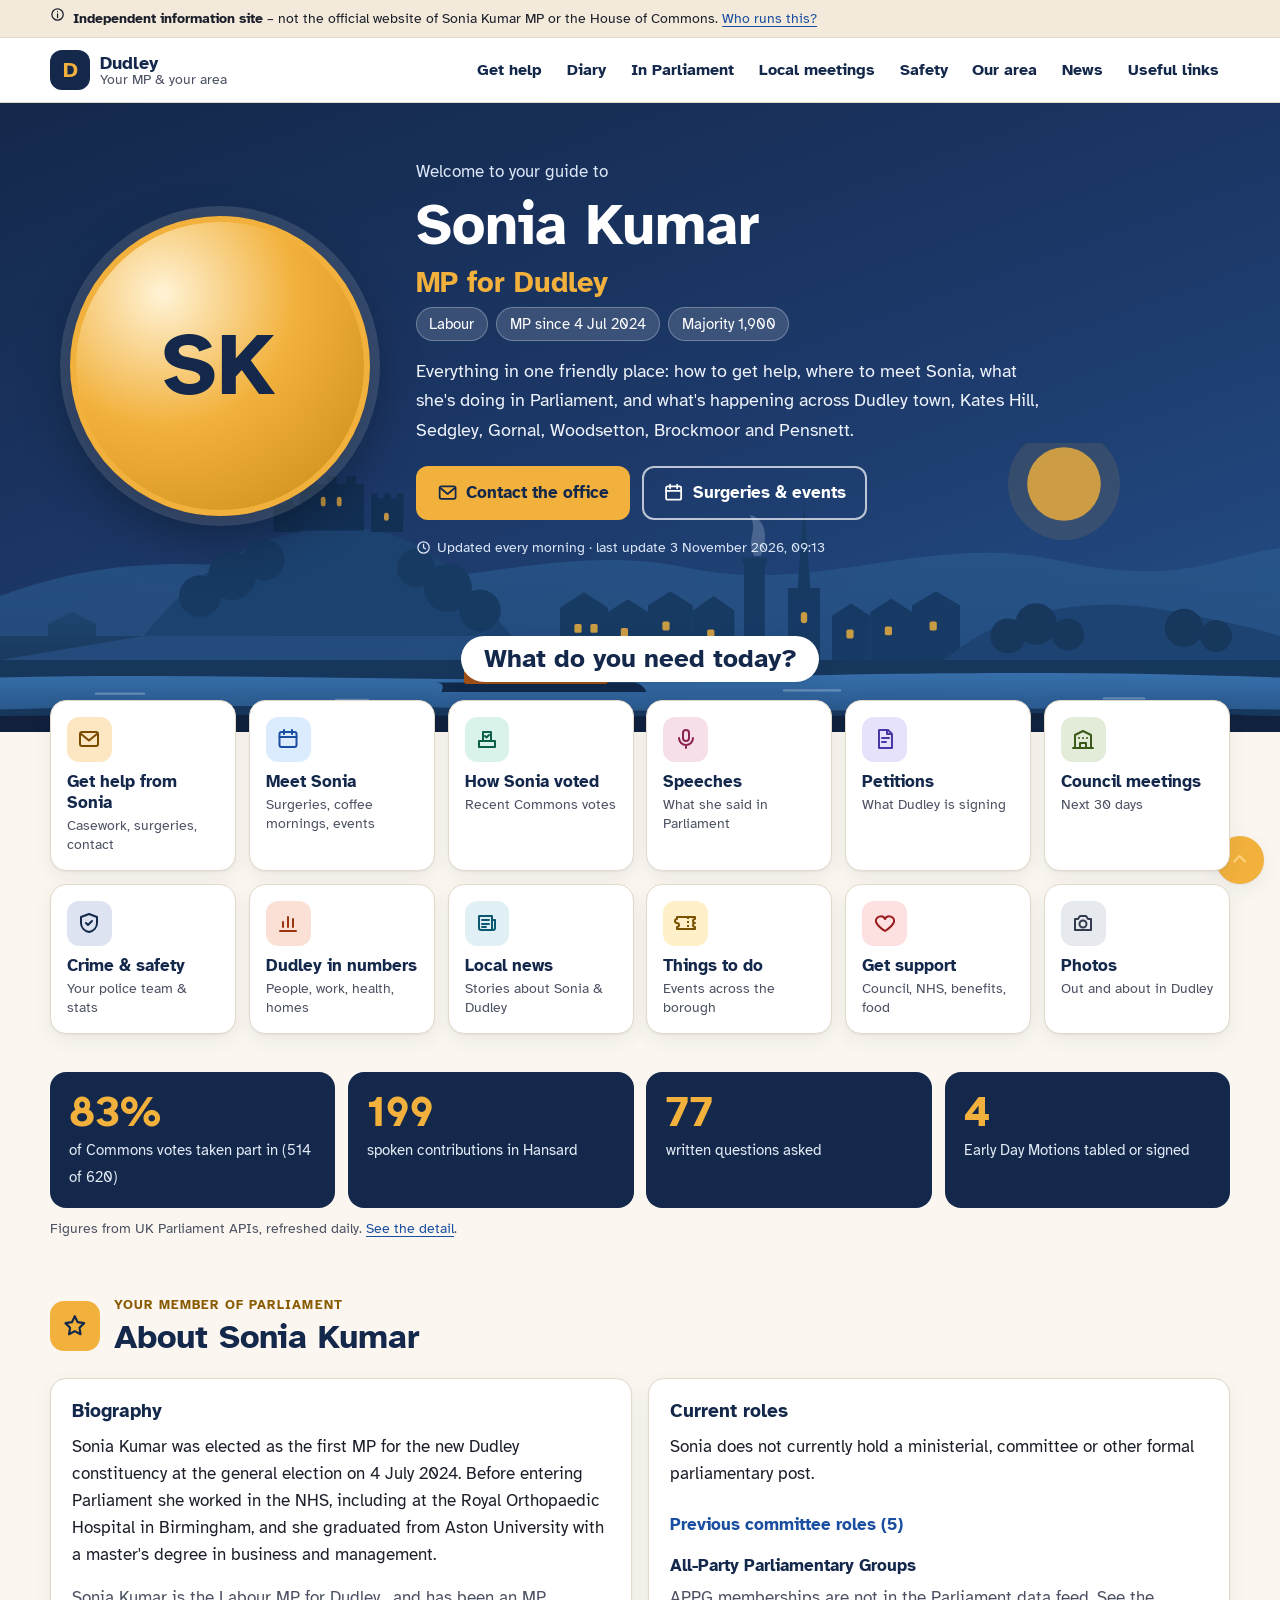
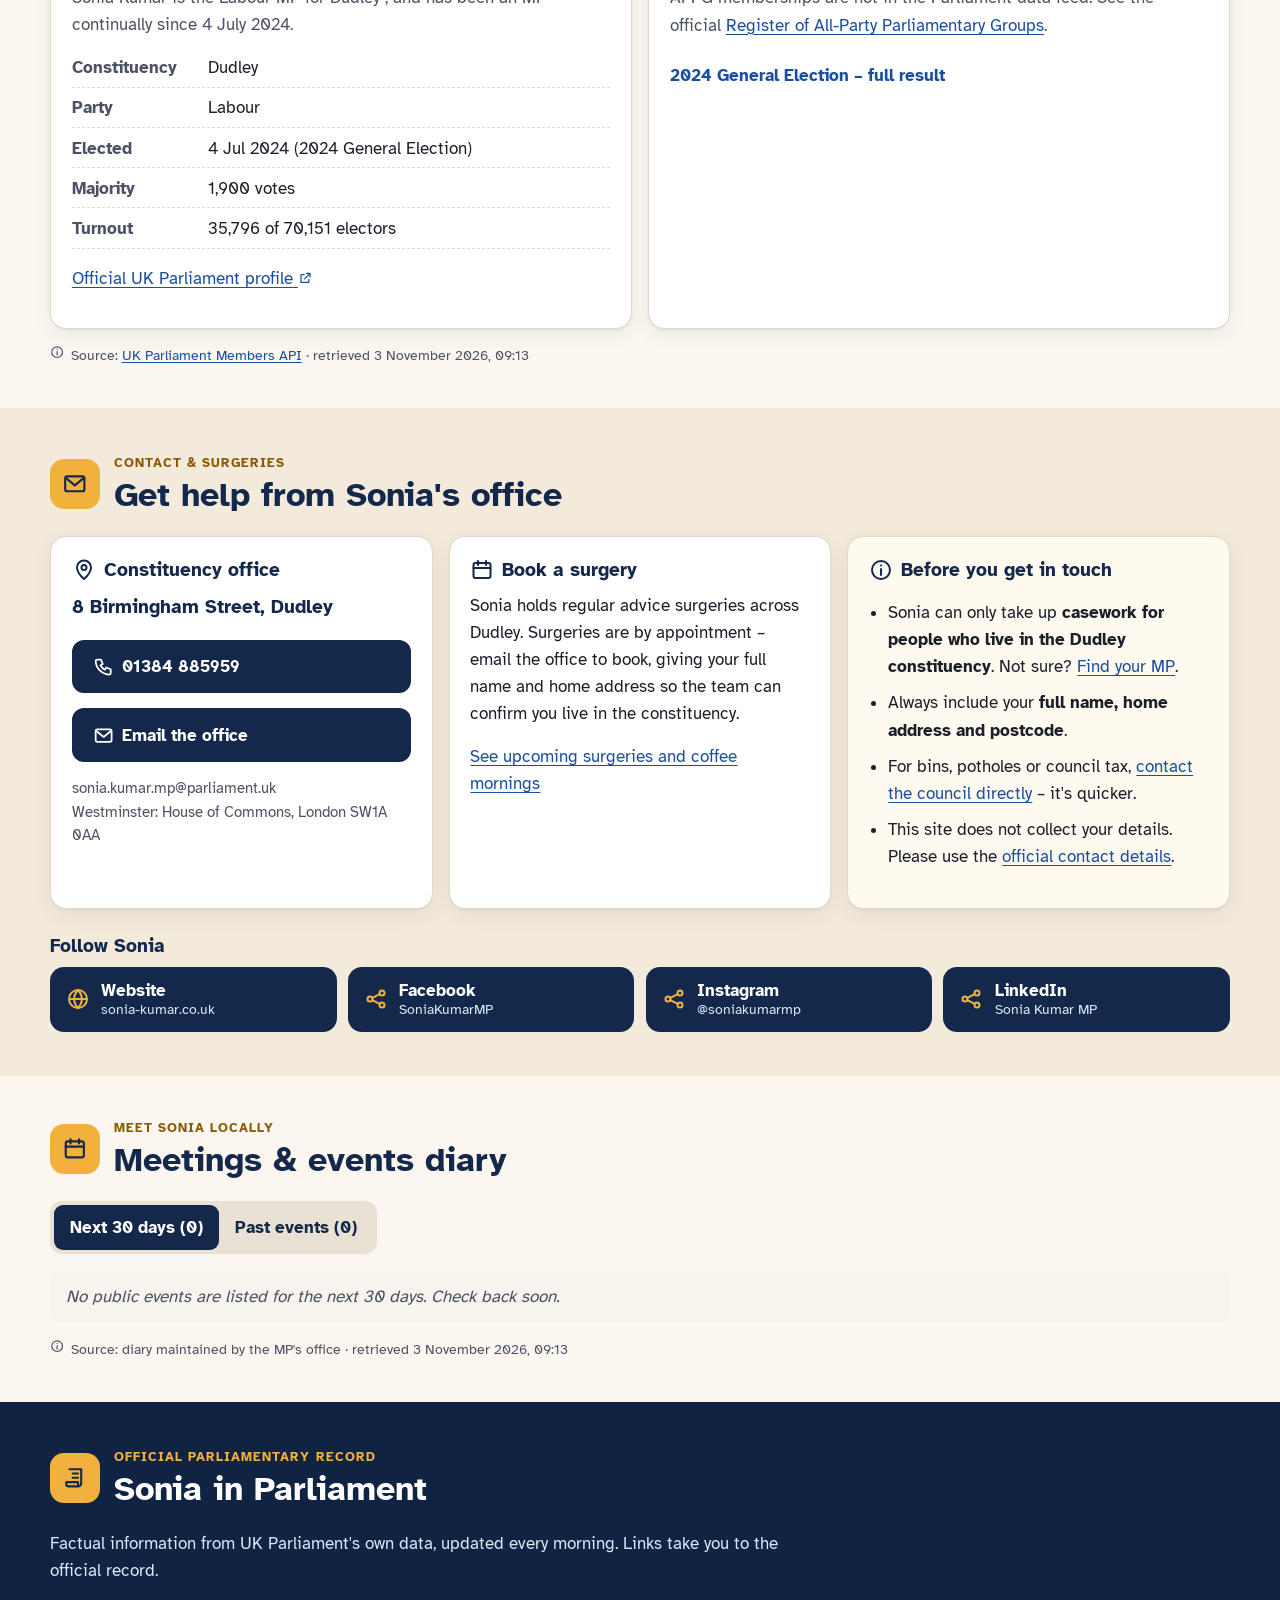
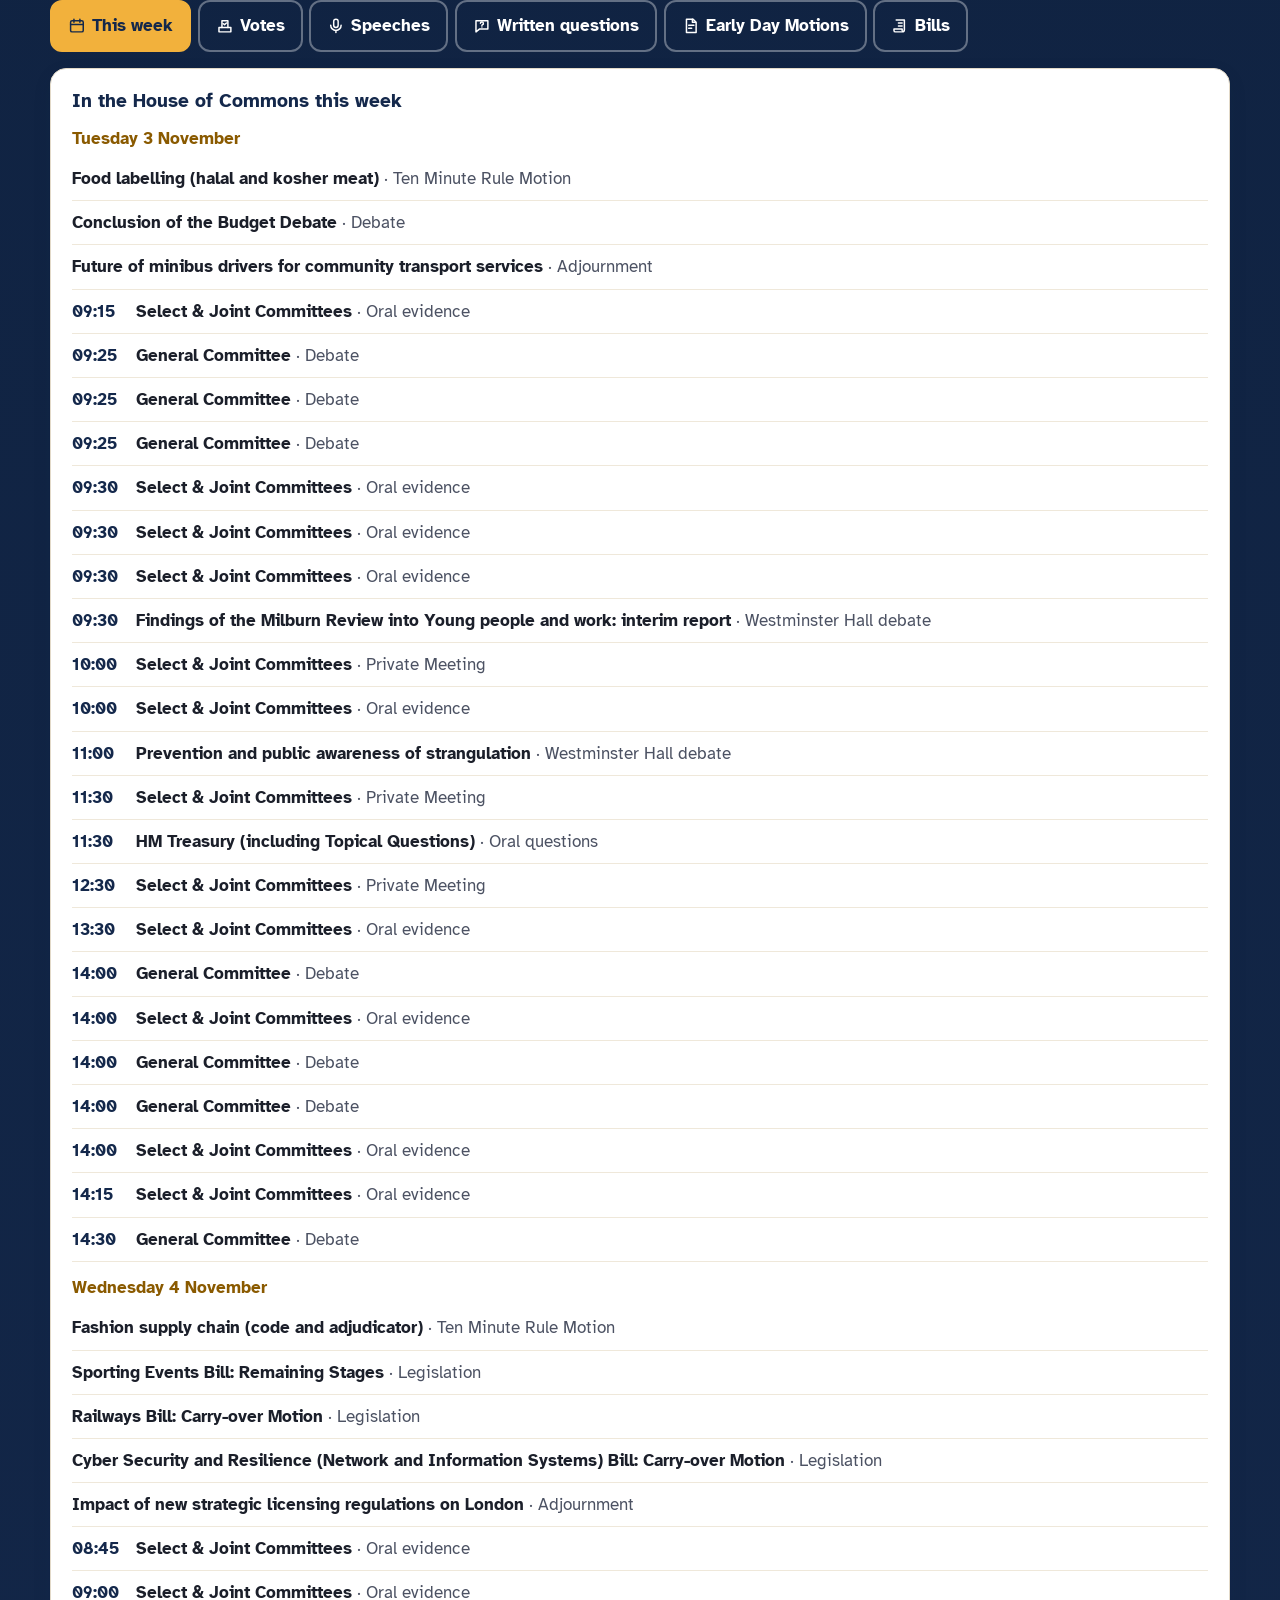
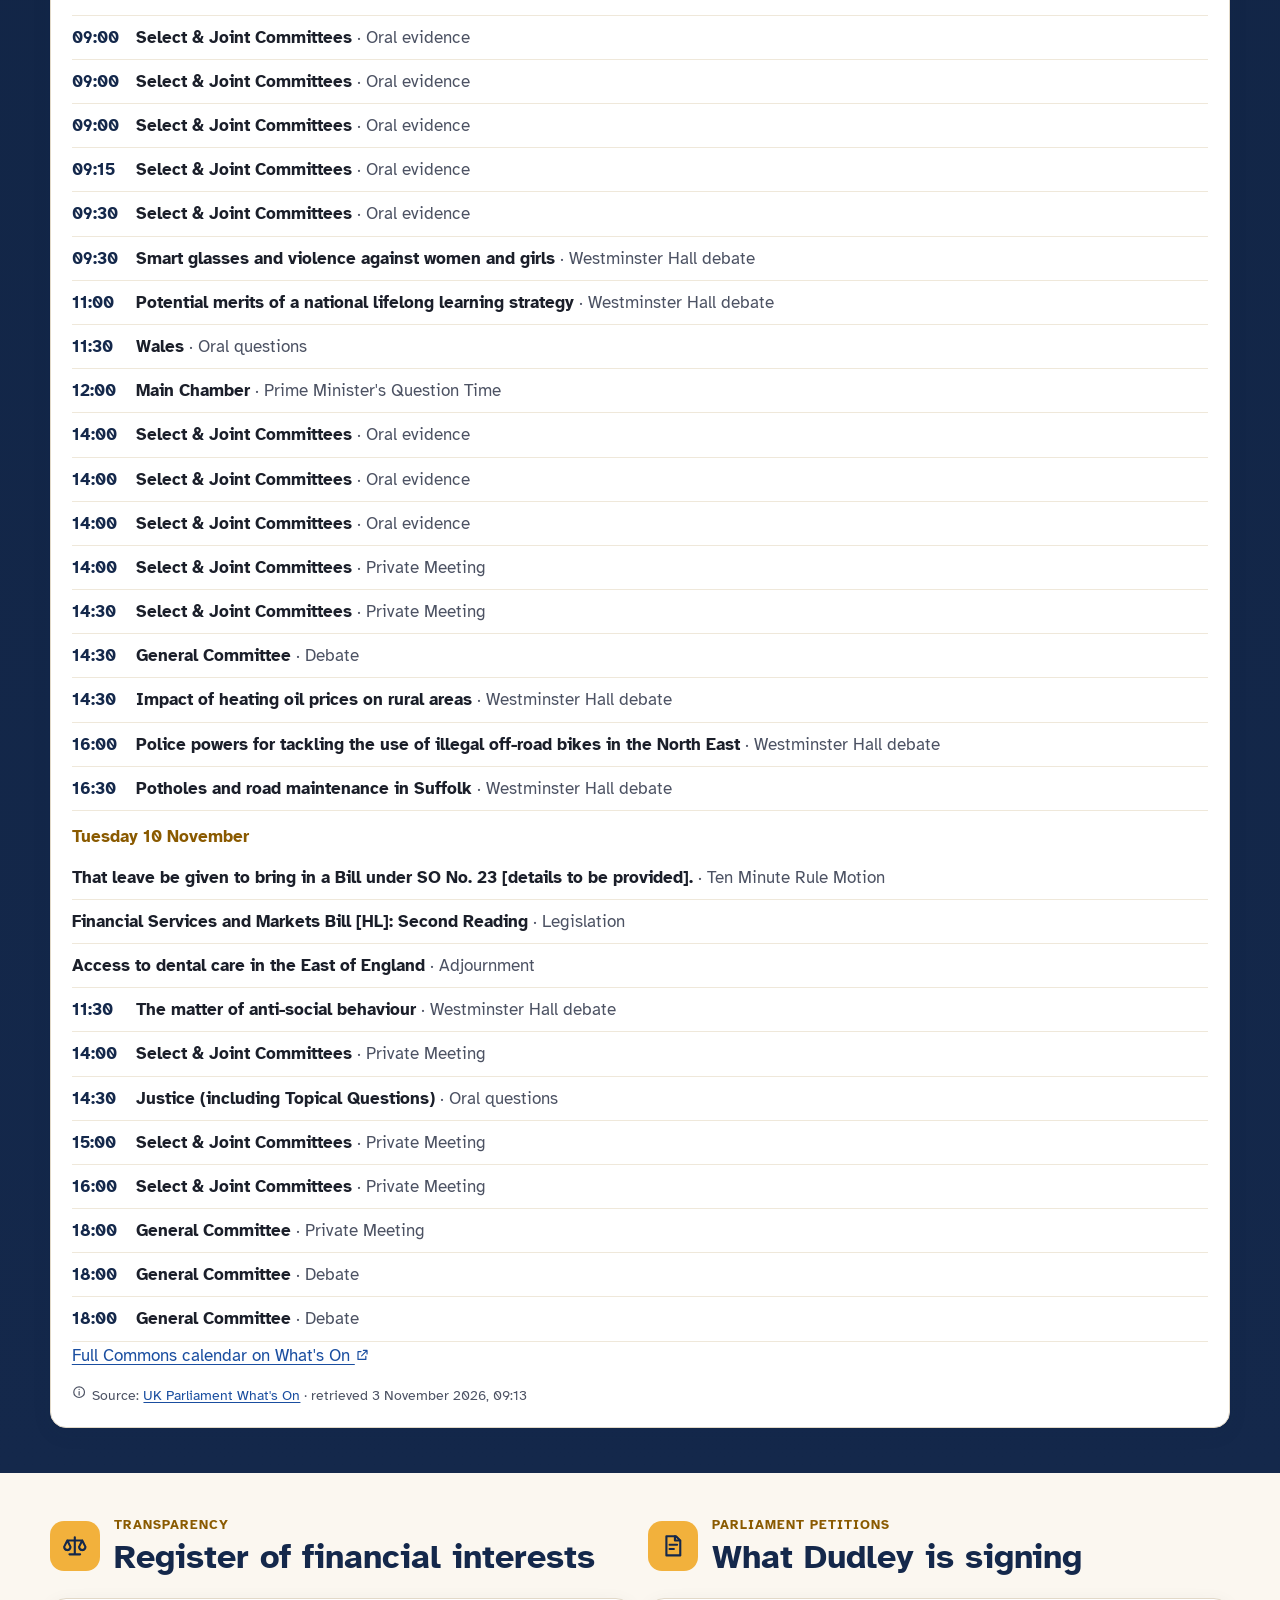
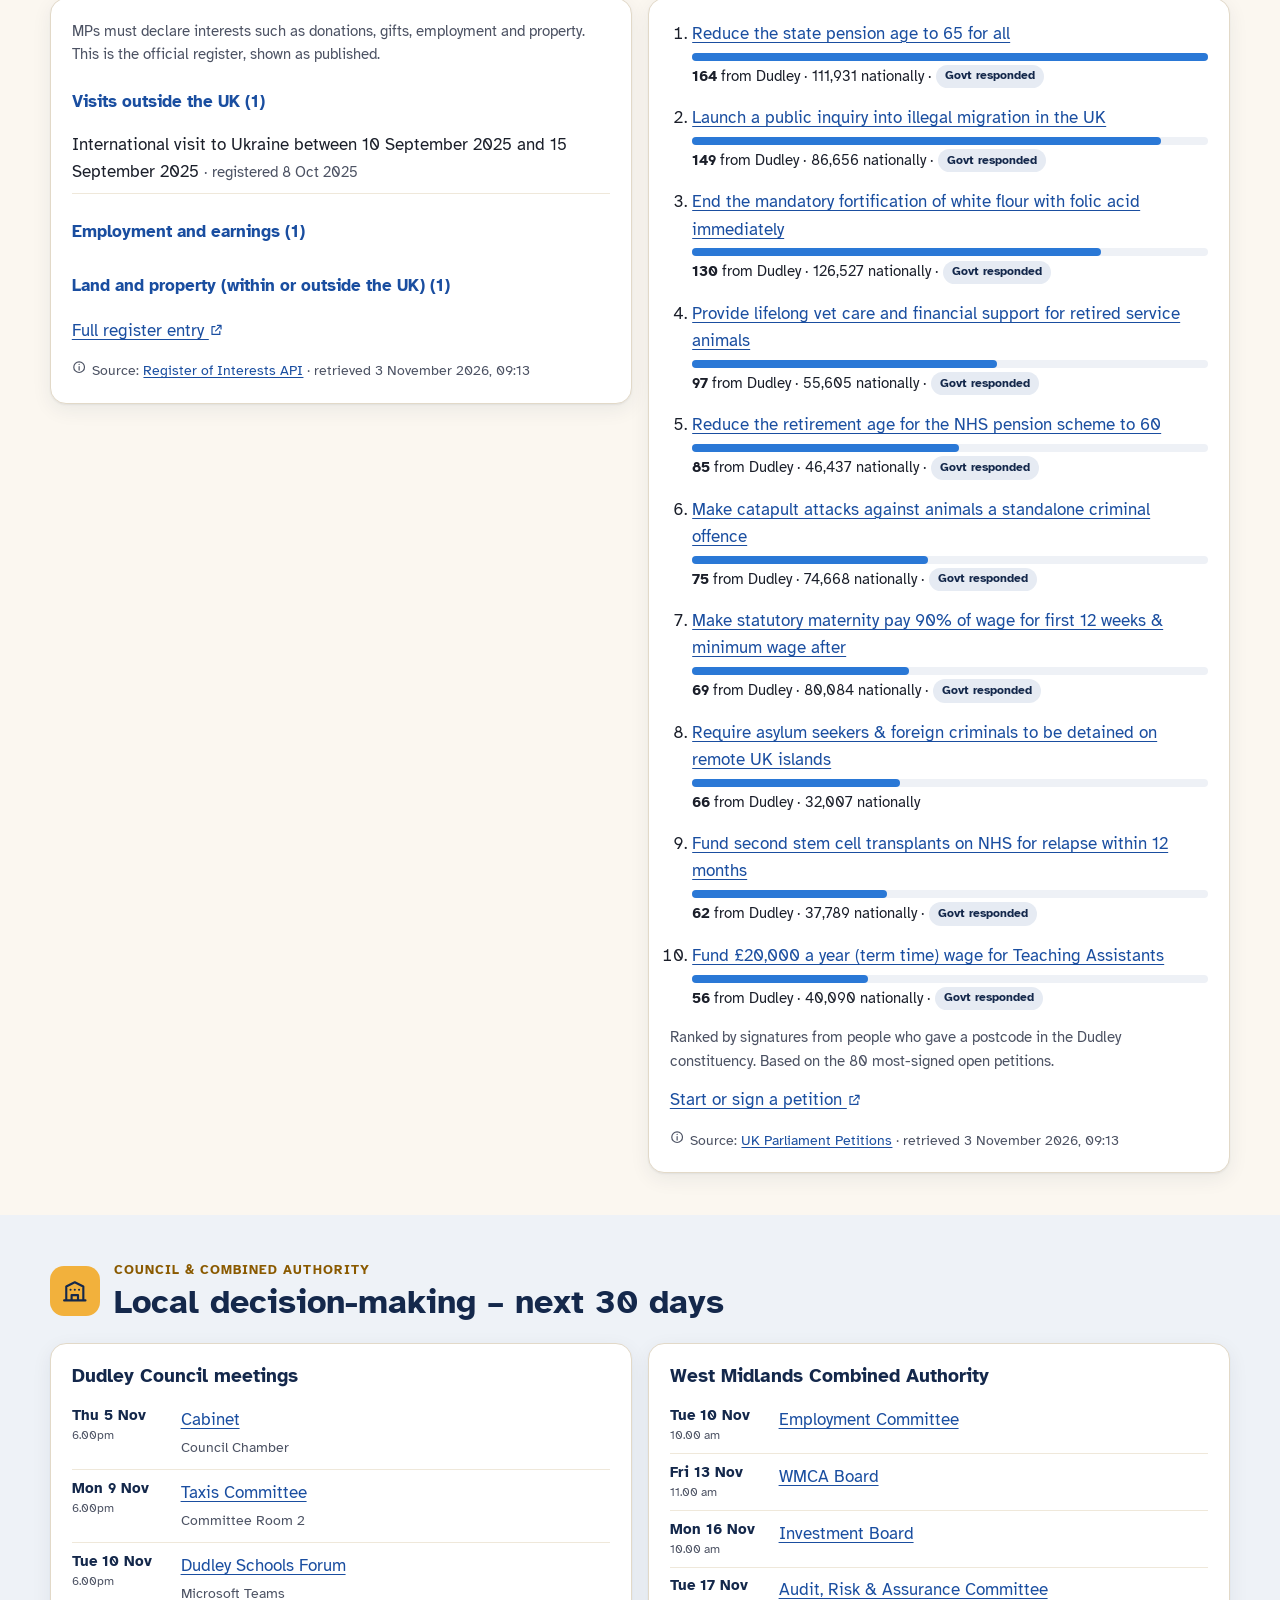
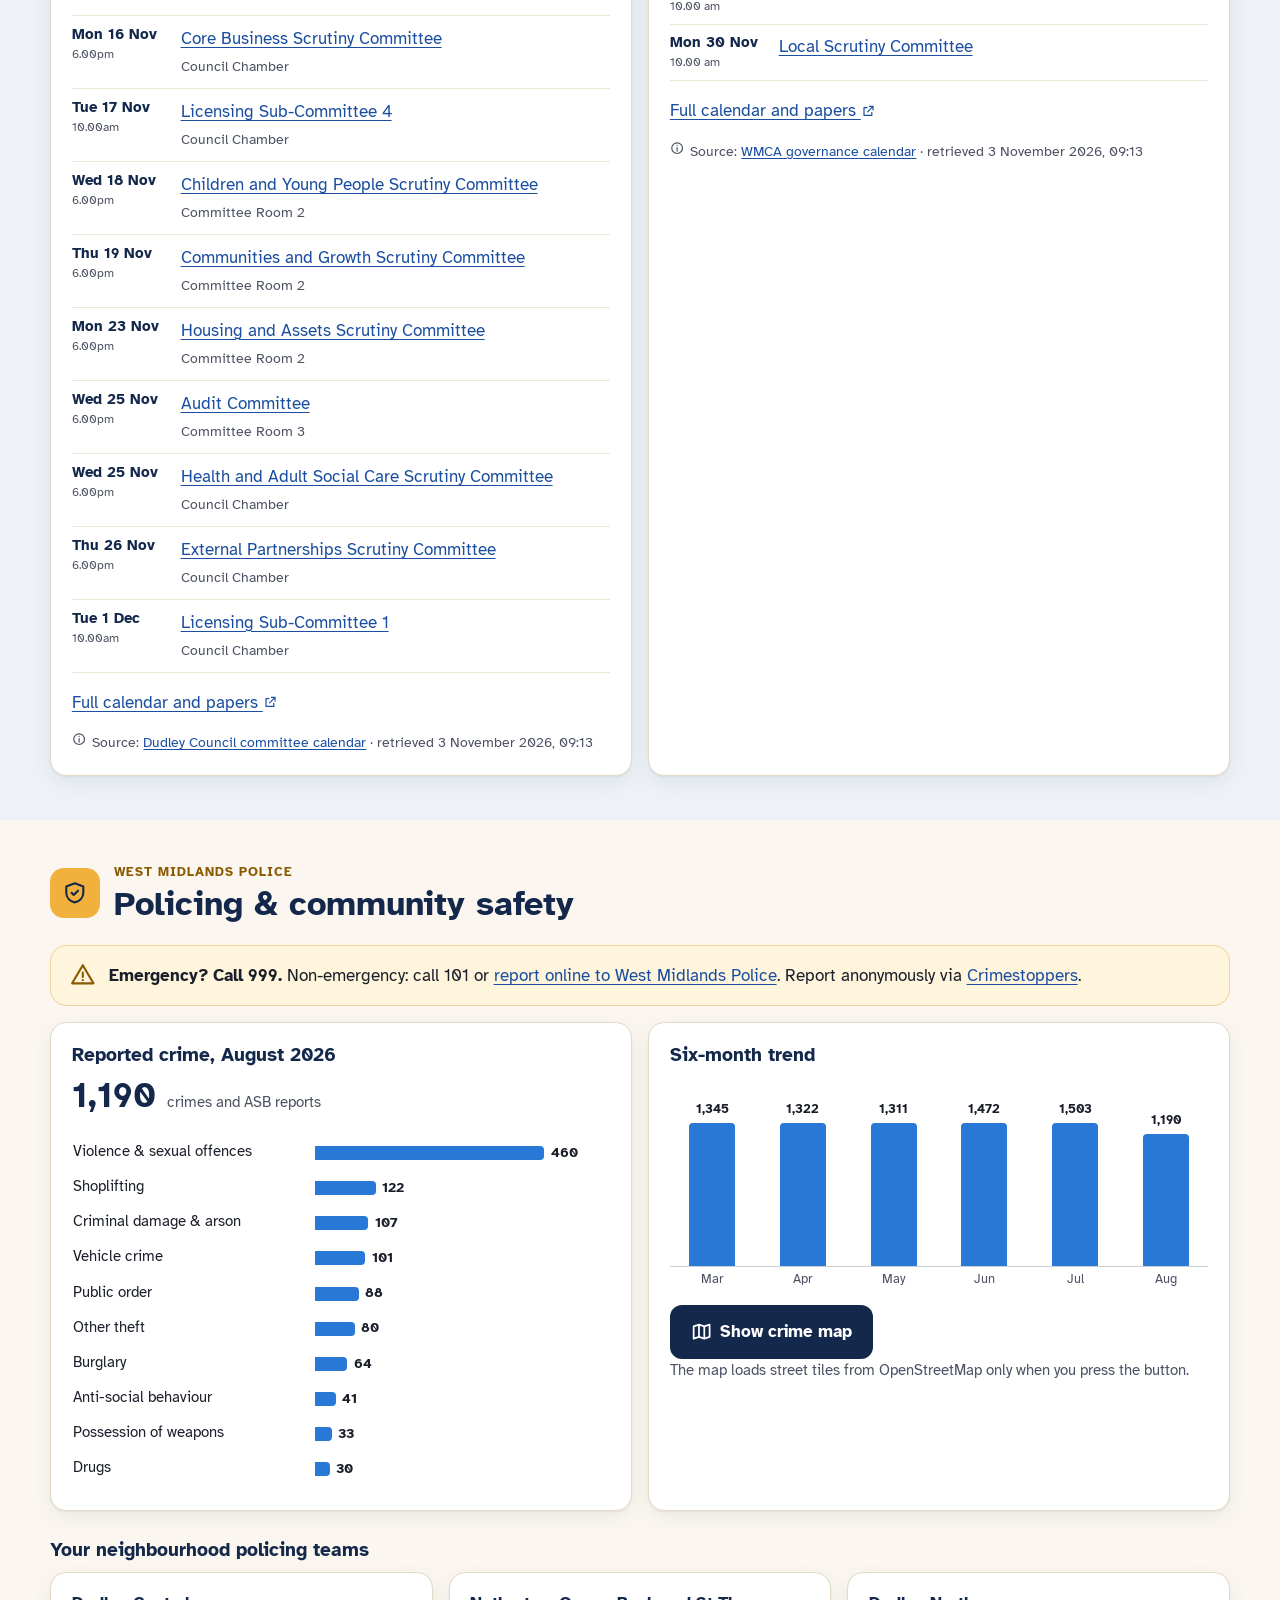
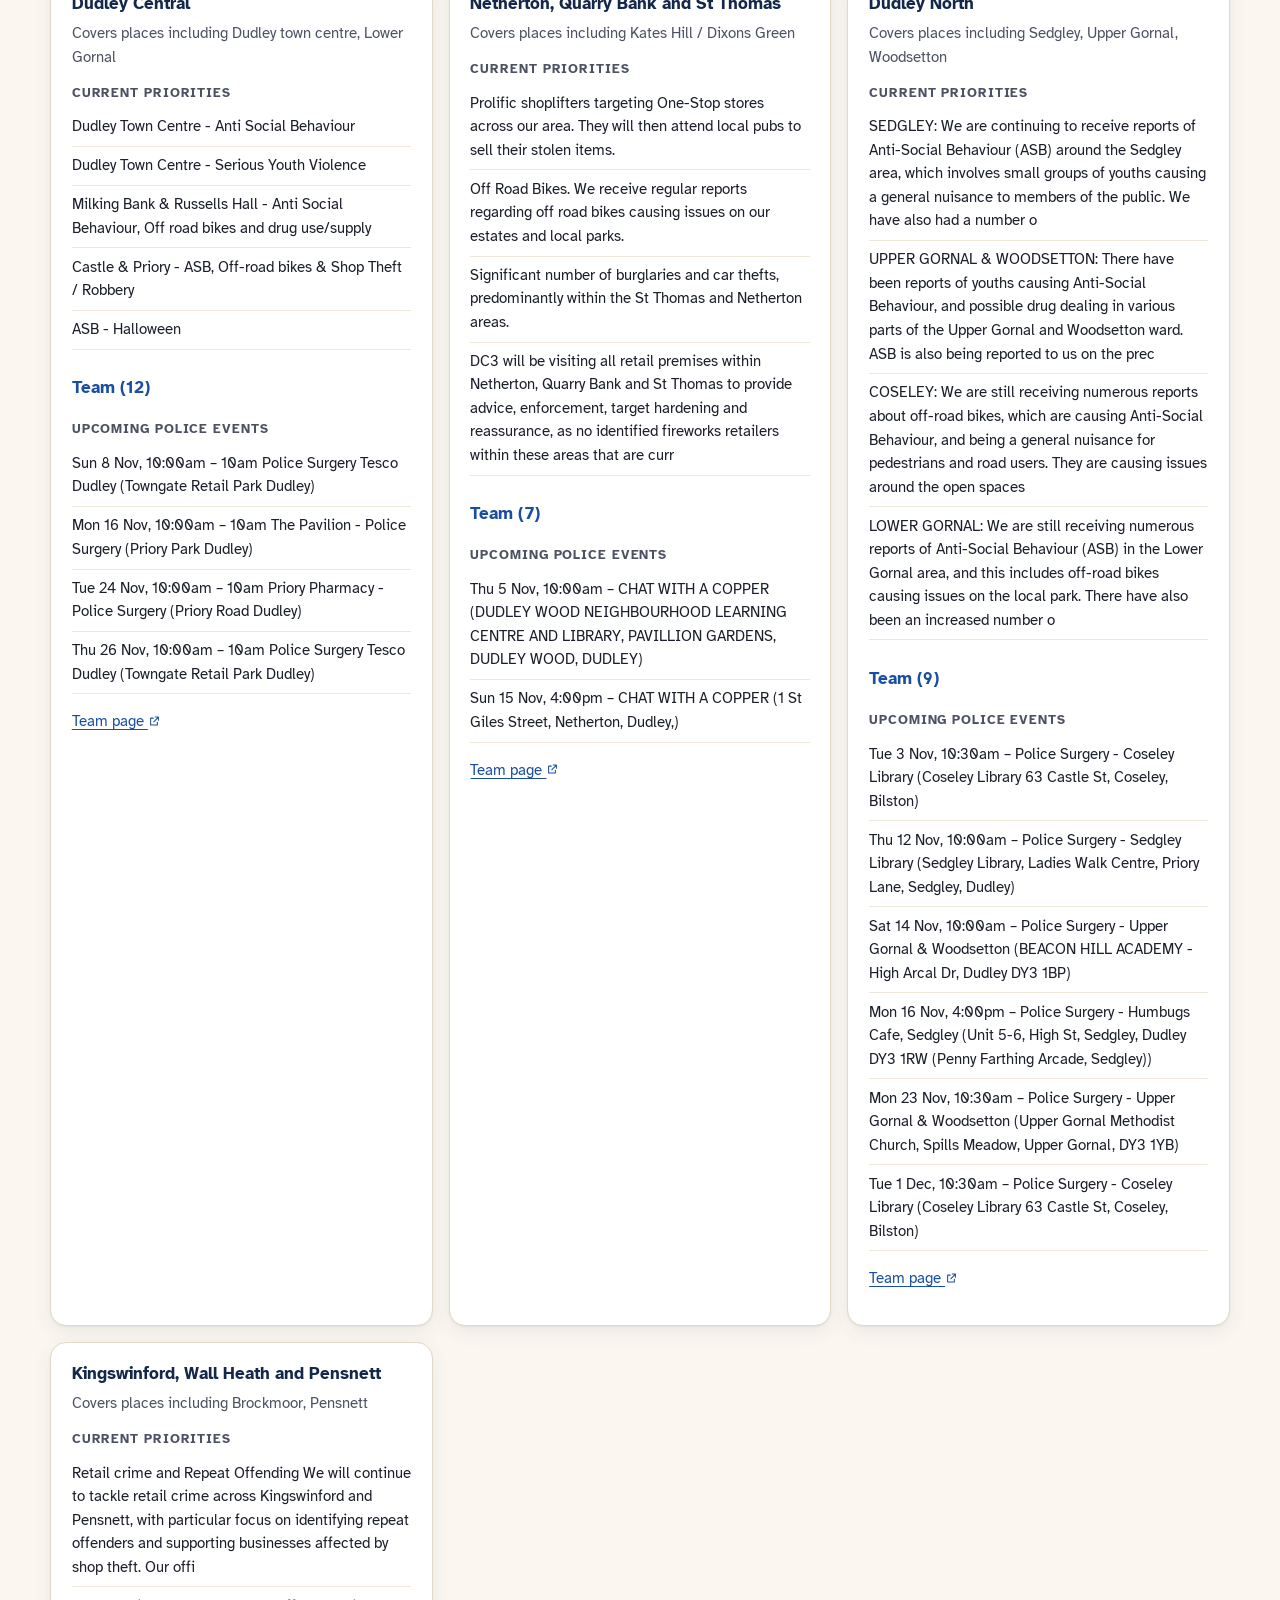
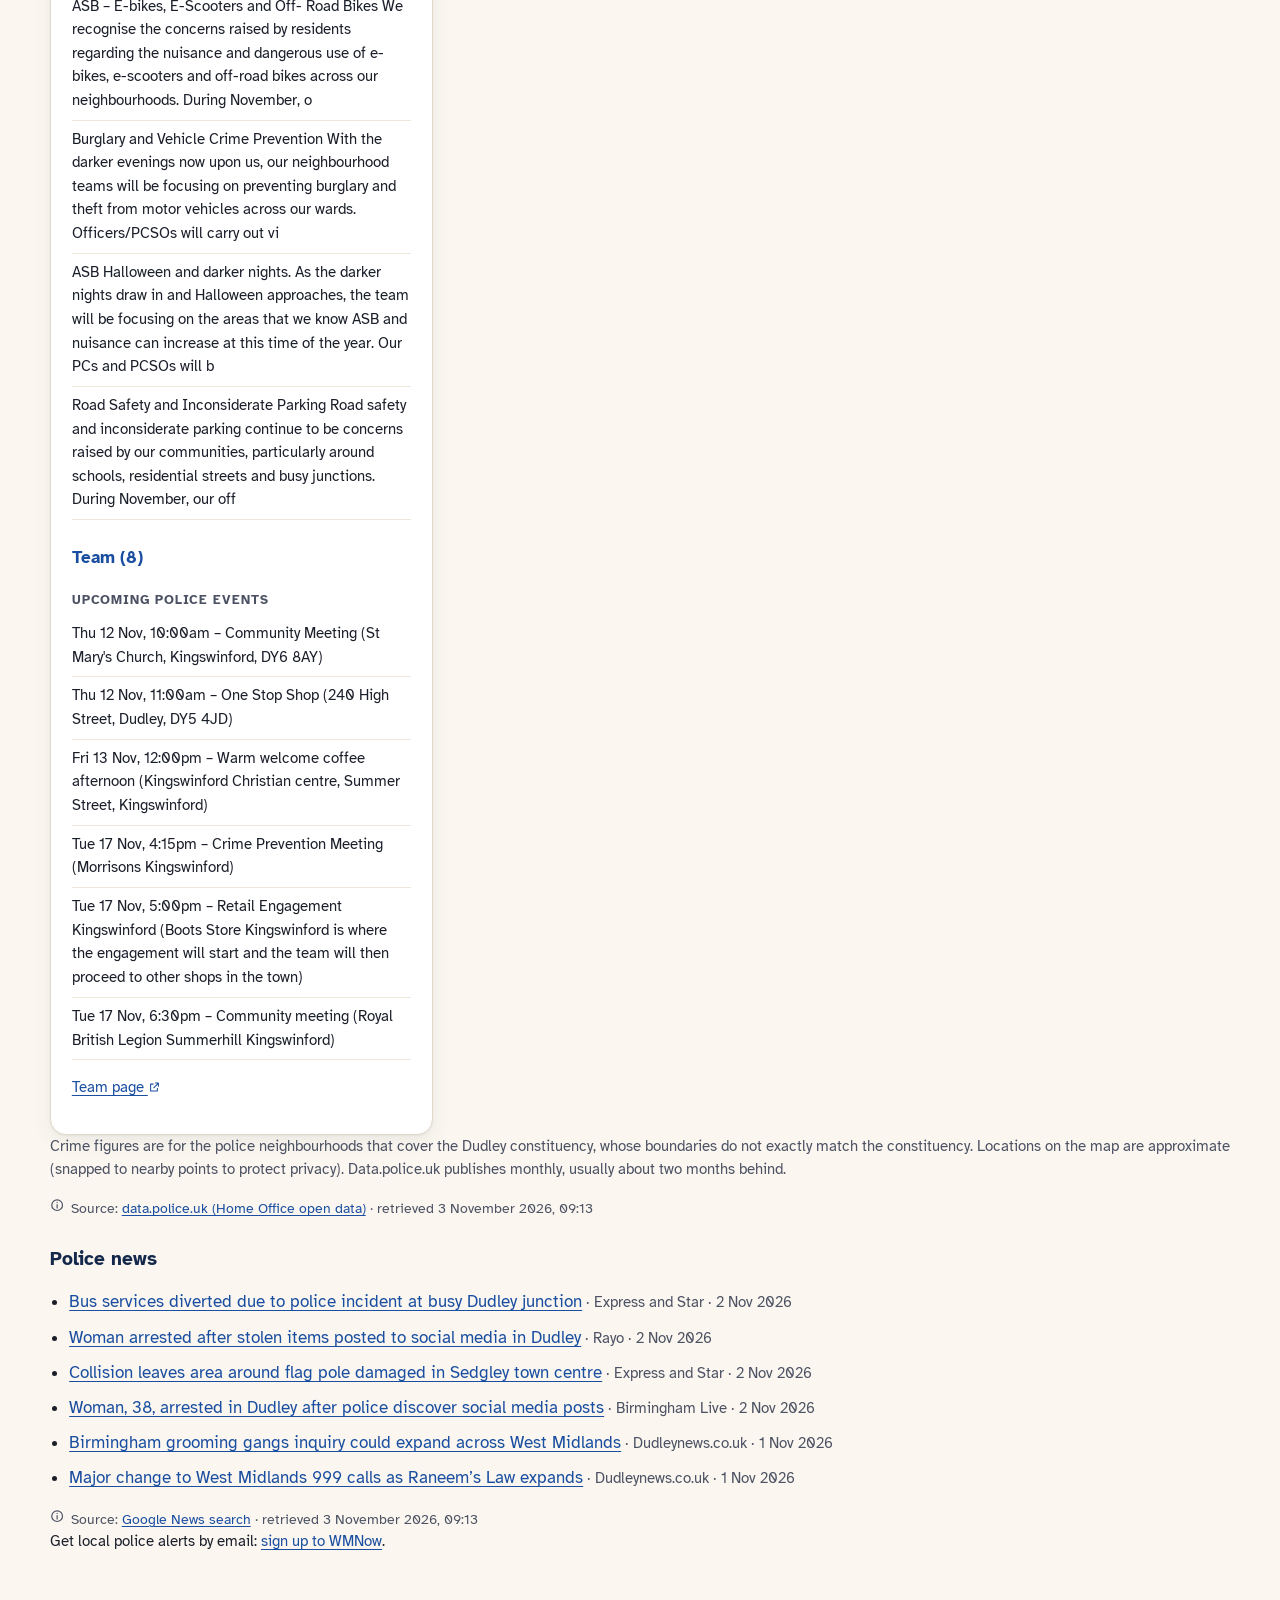
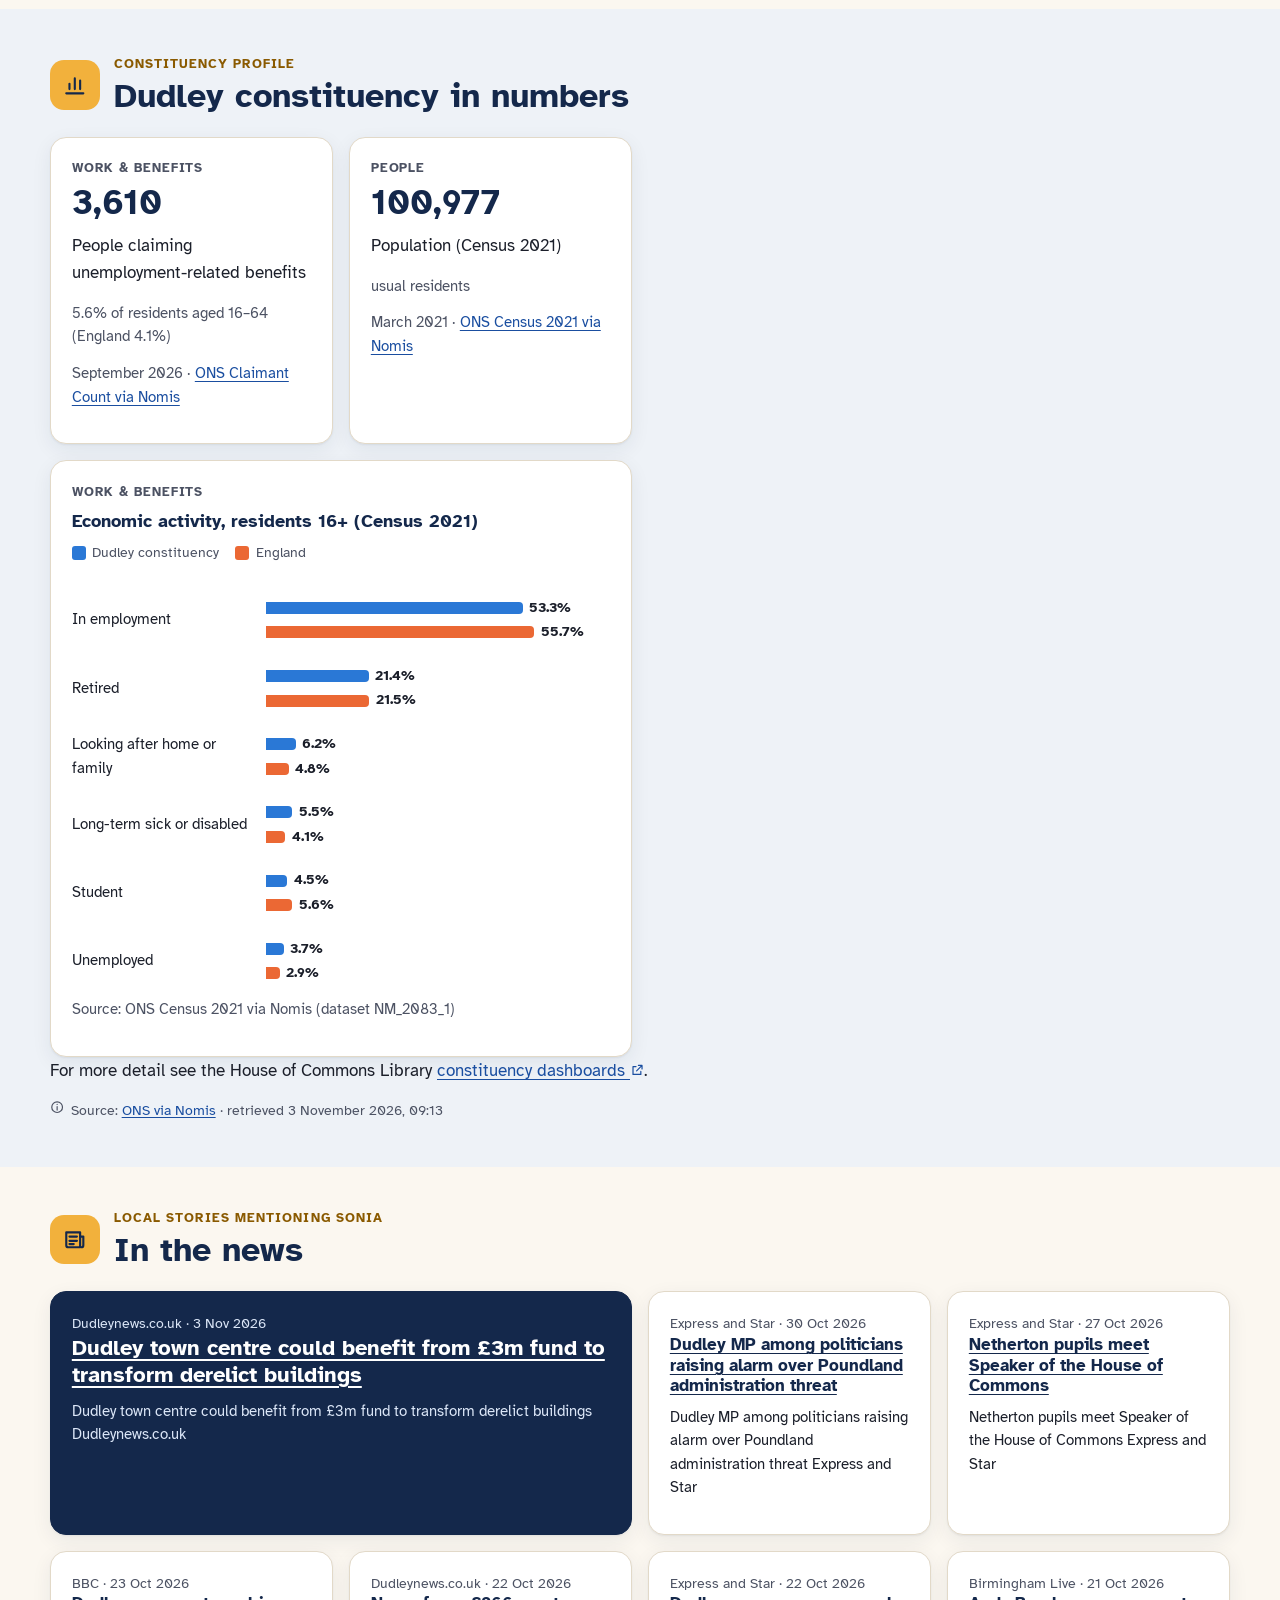
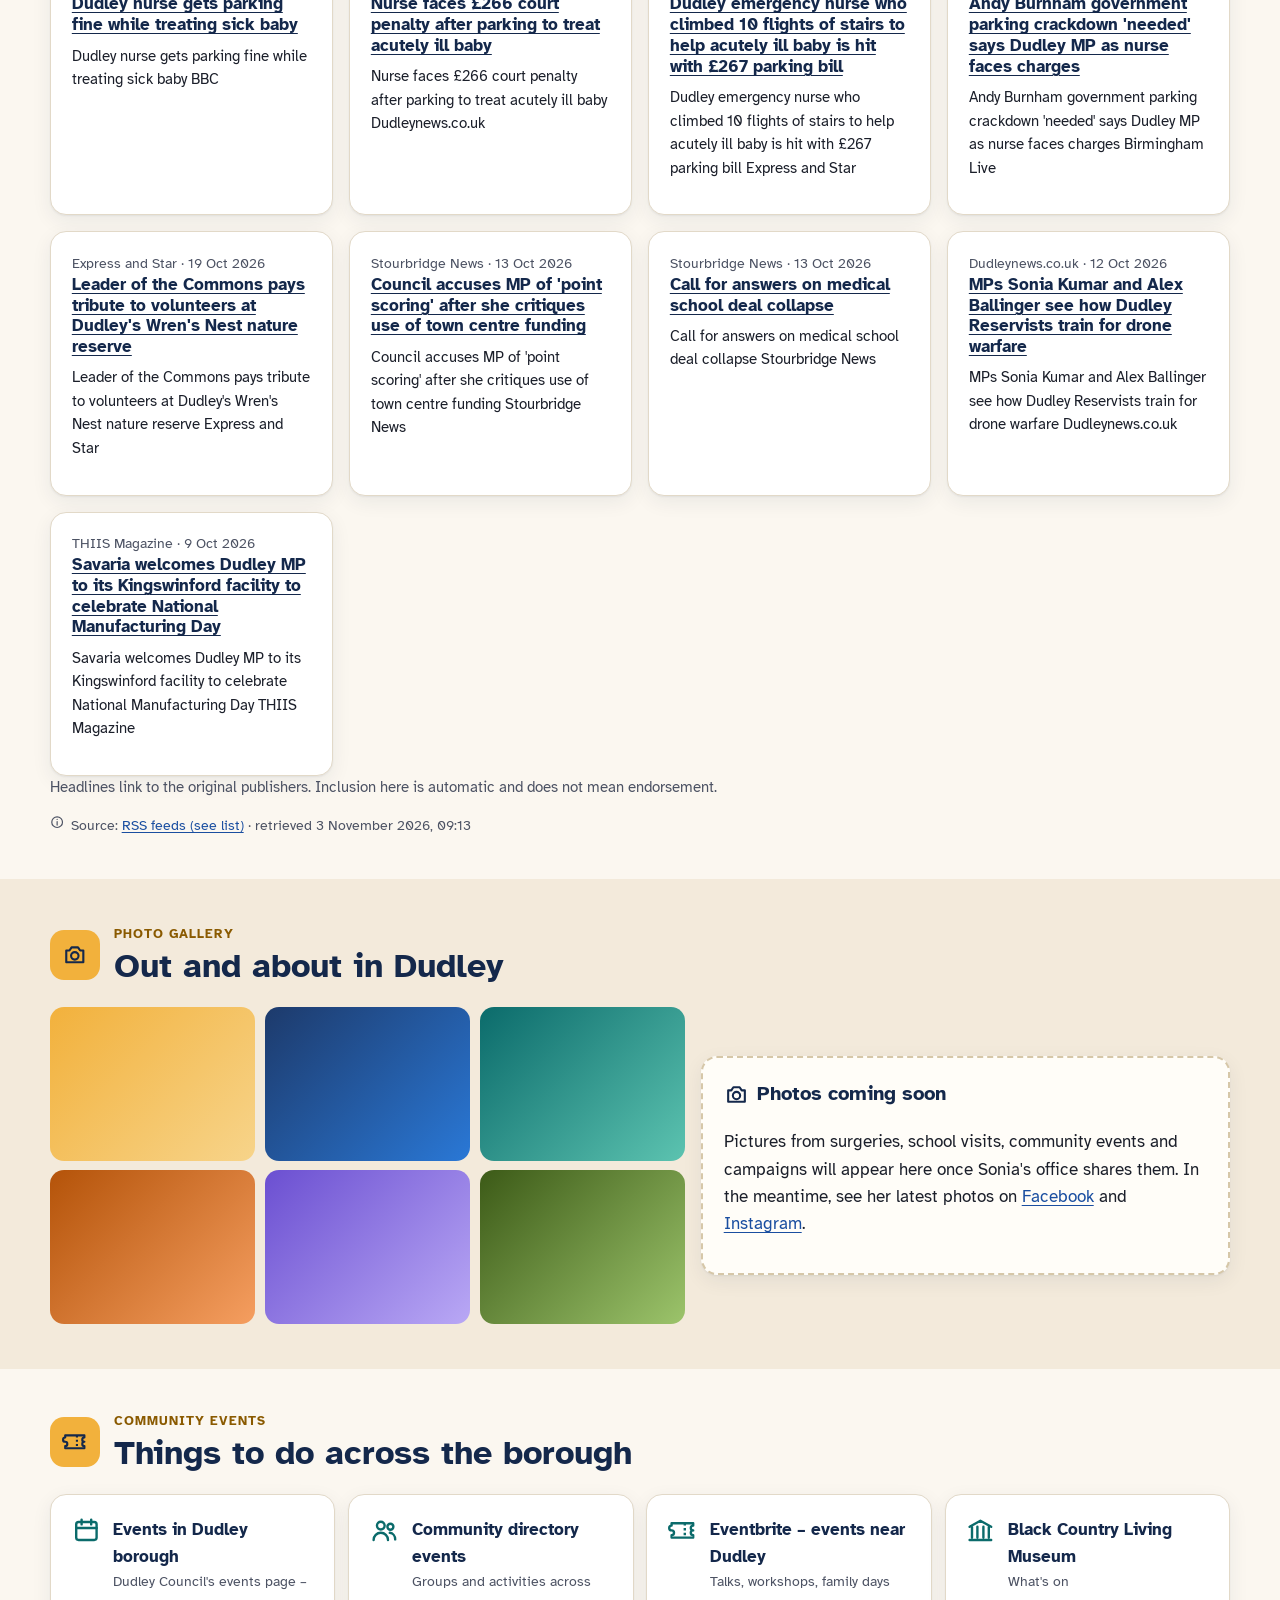
==== commit 41a1324c: "Daily update 2026-11-03 09:16 GMT" ====
--- a/index.html
+++ b/index.html
@@ -11,7 +11,7 @@
 <meta property="og:type" content="website">
 <link rel="icon" href="assets/img/favicon.svg" type="image/svg+xml">
 <link rel="preload" href="assets/fonts/atkinson-hyperlegible-latin-400-normal.woff2" as="font" type="font/woff2" crossorigin>
-<link rel="stylesheet" href="assets/css/site.css?v=3November20260912">
+<link rel="stylesheet" href="assets/css/site.css?v=3November20260916">
 </head>
 <body>
 <svg xmlns="http://www.w3.org/2000/svg" style="display:none">
@@ -102,7 +102,7 @@
         <a class="btn btn-gold" href="#contact"><svg class="ico" aria-hidden="true" focusable="false"><use href="#i-mail"></use></svg> Contact the office</a>
         <a class="btn btn-ghost" href="#diary"><svg class="ico" aria-hidden="true" focusable="false"><use href="#i-calendar"></use></svg> Surgeries &amp; events</a>
       </div>
-      <p class="updated"><svg class="ico ico-sm" aria-hidden="true" focusable="false"><use href="#i-clock"></use></svg> Updated every morning · last update 3 November 2026, 09:09</p>
+      <p class="updated"><svg class="ico ico-sm" aria-hidden="true" focusable="false"><use href="#i-clock"></use></svg> Updated every morning · last update 3 November 2026, 09:13</p>
     </div>
   </div>
 </section>
@@ -178,7 +178,7 @@
   <p class="src">
   <svg class="ico ico-sm" aria-hidden="true" focusable="false"><use href="#i-info"></use></svg>
   <span>Source:
-<a href="https://members.parliament.uk/member/5274">UK Parliament Members API</a> · retrieved 3 November 2026, 09:09</span>
+<a href="https://members.parliament.uk/member/5274">UK Parliament Members API</a> · retrieved 3 November 2026, 09:13</span>
 </p>
 
 </section>
@@ -240,7 +240,7 @@
 <p class="empty">No public events are listed for the next 30 days. Check back soon.</p>    </div>
     <div data-panel="past" hidden>
 <p class="empty">Past events will be archived here.</p>    </div>
-  <p class="src"><svg class="ico ico-sm" aria-hidden="true" focusable="false"><use href="#i-info"></use></svg> <span>Source: diary maintained by the MP's office · retrieved 3 November 2026, 09:09</span></p>
+  <p class="src"><svg class="ico ico-sm" aria-hidden="true" focusable="false"><use href="#i-info"></use></svg> <span>Source: diary maintained by the MP's office · retrieved 3 November 2026, 09:13</span></p>
 </section>
 
 <!-- ===================== PARLIAMENT ======================= -->
@@ -276,7 +276,7 @@
       <p class="src">
   <svg class="ico ico-sm" aria-hidden="true" focusable="false"><use href="#i-info"></use></svg>
   <span>Source:
-<a href="https://whatson.parliament.uk/commons/">UK Parliament What&#39;s On</a> · retrieved 3 November 2026, 09:09</span>
+<a href="https://whatson.parliament.uk/commons/">UK Parliament What&#39;s On</a> · retrieved 3 November 2026, 09:13</span>
 </p>
 
     </div>
@@ -321,7 +321,7 @@
       <p class="src">
   <svg class="ico ico-sm" aria-hidden="true" focusable="false"><use href="#i-info"></use></svg>
   <span>Source:
-<a href="https://members.parliament.uk/member/5274/voting">Commons Votes API</a> · retrieved 3 November 2026, 09:09</span>
+<a href="https://members.parliament.uk/member/5274/voting">Commons Votes API</a> · retrieved 3 November 2026, 09:13</span>
 </p>
 
     </div>
@@ -353,7 +353,7 @@
       <p class="src">
   <svg class="ico ico-sm" aria-hidden="true" focusable="false"><use href="#i-info"></use></svg>
   <span>Source:
-<a href="https://hansard.parliament.uk/search/MemberContributions?memberId=5274">Hansard API</a> · retrieved 3 November 2026, 09:09</span>
+<a href="https://hansard.parliament.uk/search/MemberContributions?memberId=5274">Hansard API</a> · retrieved 3 November 2026, 09:13</span>
 </p>
 
     </div>
@@ -444,7 +444,7 @@
       <p class="src">
   <svg class="ico ico-sm" aria-hidden="true" focusable="false"><use href="#i-info"></use></svg>
   <span>Source:
-<a href="https://questions-statements.parliament.uk/written-questions?AskingMemberId=5274">Written Questions API</a> · retrieved 3 November 2026, 09:09</span>
+<a href="https://questions-statements.parliament.uk/written-questions?AskingMemberId=5274">Written Questions API</a> · retrieved 3 November 2026, 09:13</span>
 </p>
 
     </div>
@@ -464,7 +464,7 @@
       <p class="src">
   <svg class="ico ico-sm" aria-hidden="true" focusable="false"><use href="#i-info"></use></svg>
   <span>Source:
-<a href="https://edm.parliament.uk/member/5274">Early Day Motions API</a> · retrieved 3 November 2026, 09:09</span>
+<a href="https://edm.parliament.uk/member/5274">Early Day Motions API</a> · retrieved 3 November 2026, 09:13</span>
 </p>
 
     </div>
@@ -475,7 +475,7 @@
       <p class="src">
   <svg class="ico ico-sm" aria-hidden="true" focusable="false"><use href="#i-info"></use></svg>
   <span>Source:
-<a href="https://bills.parliament.uk/?SearchTerm=&amp;Member=5274">Bills API</a> · retrieved 3 November 2026, 09:09</span>
+<a href="https://bills.parliament.uk/?SearchTerm=&amp;Member=5274">Bills API</a> · retrieved 3 November 2026, 09:13</span>
 </p>
 
     </div>
@@ -507,7 +507,7 @@
     <p class="src">
   <svg class="ico ico-sm" aria-hidden="true" focusable="false"><use href="#i-info"></use></svg>
   <span>Source:
-<a href="https://members.parliament.uk/member/5274/registeredinterests">Register of Interests API</a> · retrieved 3 November 2026, 09:09</span>
+<a href="https://members.parliament.uk/member/5274/registeredinterests">Register of Interests API</a> · retrieved 3 November 2026, 09:13</span>
 </p>
 
   </div>
@@ -522,13 +522,13 @@
   <div class="card">
     <ol class="pet">      <li><a href="https://petition.parliament.uk/petitions/780269">Reduce the state pension age to 65 for all</a>
         <div class="pet-bar" aria-hidden="true"><span style="width: 100.0%"></span></div>
-        <p class="small"><strong>164</strong> from Dudley · 111,929 nationally · <span class="tag">Govt responded</span></p></li>
+        <p class="small"><strong>164</strong> from Dudley · 111,931 nationally · <span class="tag">Govt responded</span></p></li>
       <li><a href="https://petition.parliament.uk/petitions/773633">Launch a public inquiry into illegal migration in the UK</a>
         <div class="pet-bar" aria-hidden="true"><span style="width: 90.9%"></span></div>
-        <p class="small"><strong>149</strong> from Dudley · 86,655 nationally · <span class="tag">Govt responded</span></p></li>
+        <p class="small"><strong>149</strong> from Dudley · 86,656 nationally · <span class="tag">Govt responded</span></p></li>
       <li><a href="https://petition.parliament.uk/petitions/769589">End the mandatory fortification of white flour with folic acid immediately</a>
         <div class="pet-bar" aria-hidden="true"><span style="width: 79.3%"></span></div>
-        <p class="small"><strong>130</strong> from Dudley · 126,519 nationally · <span class="tag">Govt responded</span></p></li>
+        <p class="small"><strong>130</strong> from Dudley · 126,527 nationally · <span class="tag">Govt responded</span></p></li>
       <li><a href="https://petition.parliament.uk/petitions/769616">Provide lifelong vet care and financial support for retired service animals</a>
         <div class="pet-bar" aria-hidden="true"><span style="width: 59.1%"></span></div>
         <p class="small"><strong>97</strong> from Dudley · 55,605 nationally · <span class="tag">Govt responded</span></p></li>
@@ -540,13 +540,13 @@
         <p class="small"><strong>75</strong> from Dudley · 74,668 nationally · <span class="tag">Govt responded</span></p></li>
       <li><a href="https://petition.parliament.uk/petitions/779259">Make statutory maternity pay 90% of wage for first 12 weeks &amp; minimum wage after</a>
         <div class="pet-bar" aria-hidden="true"><span style="width: 42.1%"></span></div>
-        <p class="small"><strong>69</strong> from Dudley · 80,080 nationally · <span class="tag">Govt responded</span></p></li>
+        <p class="small"><strong>69</strong> from Dudley · 80,084 nationally · <span class="tag">Govt responded</span></p></li>
       <li><a href="https://petition.parliament.uk/petitions/778453">Require asylum seekers &amp; foreign criminals to be detained on remote UK islands</a>
         <div class="pet-bar" aria-hidden="true"><span style="width: 40.2%"></span></div>
         <p class="small"><strong>66</strong> from Dudley · 32,007 nationally</p></li>
       <li><a href="https://petition.parliament.uk/petitions/777325">Fund second stem cell transplants on NHS for relapse within 12 months</a>
         <div class="pet-bar" aria-hidden="true"><span style="width: 37.8%"></span></div>
-        <p class="small"><strong>62</strong> from Dudley · 37,788 nationally · <span class="tag">Govt responded</span></p></li>
+        <p class="small"><strong>62</strong> from Dudley · 37,789 nationally · <span class="tag">Govt responded</span></p></li>
       <li><a href="https://petition.parliament.uk/petitions/769319">Fund £20,000 a year (term time) wage for Teaching Assistants</a>
         <div class="pet-bar" aria-hidden="true"><span style="width: 34.1%"></span></div>
         <p class="small"><strong>56</strong> from Dudley · 40,090 nationally · <span class="tag">Govt responded</span></p></li>
@@ -556,7 +556,7 @@
     <p class="src">
   <svg class="ico ico-sm" aria-hidden="true" focusable="false"><use href="#i-info"></use></svg>
   <span>Source:
-<a href="https://petition.parliament.uk/petitions">UK Parliament Petitions</a> · retrieved 3 November 2026, 09:09</span>
+<a href="https://petition.parliament.uk/petitions">UK Parliament Petitions</a> · retrieved 3 November 2026, 09:13</span>
 </p>
 
   </div>
@@ -592,7 +592,7 @@
       <p class="src">
   <svg class="ico ico-sm" aria-hidden="true" focusable="false"><use href="#i-info"></use></svg>
   <span>Source:
-<a href="https://www.dudley.gov.uk/council-community/council-meetings-and-decisions/">Dudley Council committee calendar</a> · retrieved 3 November 2026, 09:09</span>
+<a href="https://www.dudley.gov.uk/council-community/council-meetings-and-decisions/">Dudley Council committee calendar</a> · retrieved 3 November 2026, 09:13</span>
 </p>
 
     </div>
@@ -608,7 +608,7 @@
       <p class="src">
   <svg class="ico ico-sm" aria-hidden="true" focusable="false"><use href="#i-info"></use></svg>
   <span>Source:
-<a href="https://governance.wmca.org.uk/mgCalendarMonthView.aspx">WMCA governance calendar</a> · retrieved 3 November 2026, 09:09</span>
+<a href="https://governance.wmca.org.uk/mgCalendarMonthView.aspx">WMCA governance calendar</a> · retrieved 3 November 2026, 09:13</span>
 </p>
 
     </div>
@@ -628,27 +628,27 @@
   <div class="grid-2">
     <div class="card">
       <h3>Reported crime, August 2026</h3>
-      <p class="hero-n">1,392 <small>crimes and ASB reports</small></p>
+      <p class="hero-n">1,190 <small>crimes and ASB reports</small></p>
       <table class="bars">
         <caption class="visually-hidden">Crimes by type, August 2026</caption>
         <thead class="visually-hidden"><tr><th scope="col">Type</th><th scope="col">Number</th></tr></thead>
-        <tbody>          <tr><th scope="row">Violence &amp; sexual offences</th><td><span class="bar" style="width: 78.0%"></span><span class="bar-v">546</span></td></tr>
-          <tr><th scope="row">Shoplifting</th><td><span class="bar" style="width: 21.6%"></span><span class="bar-v">151</span></td></tr>
-          <tr><th scope="row">Criminal damage &amp; arson</th><td><span class="bar" style="width: 17.3%"></span><span class="bar-v">121</span></td></tr>
-          <tr><th scope="row">Vehicle crime</th><td><span class="bar" style="width: 16.7%"></span><span class="bar-v">117</span></td></tr>
-          <tr><th scope="row">Public order</th><td><span class="bar" style="width: 14.7%"></span><span class="bar-v">103</span></td></tr>
-          <tr><th scope="row">Other theft</th><td><span class="bar" style="width: 13.6%"></span><span class="bar-v">95</span></td></tr>
-          <tr><th scope="row">Burglary</th><td><span class="bar" style="width: 10.9%"></span><span class="bar-v">76</span></td></tr>
-          <tr><th scope="row">Anti-social behaviour</th><td><span class="bar" style="width: 6.6%"></span><span class="bar-v">46</span></td></tr>
-          <tr><th scope="row">Possession of weapons</th><td><span class="bar" style="width: 5.4%"></span><span class="bar-v">38</span></td></tr>
-          <tr><th scope="row">Drugs</th><td><span class="bar" style="width: 4.4%"></span><span class="bar-v">31</span></td></tr>
+        <tbody>          <tr><th scope="row">Violence &amp; sexual offences</th><td><span class="bar" style="width: 78.0%"></span><span class="bar-v">460</span></td></tr>
+          <tr><th scope="row">Shoplifting</th><td><span class="bar" style="width: 20.7%"></span><span class="bar-v">122</span></td></tr>
+          <tr><th scope="row">Criminal damage &amp; arson</th><td><span class="bar" style="width: 18.1%"></span><span class="bar-v">107</span></td></tr>
+          <tr><th scope="row">Vehicle crime</th><td><span class="bar" style="width: 17.1%"></span><span class="bar-v">101</span></td></tr>
+          <tr><th scope="row">Public order</th><td><span class="bar" style="width: 14.9%"></span><span class="bar-v">88</span></td></tr>
+          <tr><th scope="row">Other theft</th><td><span class="bar" style="width: 13.6%"></span><span class="bar-v">80</span></td></tr>
+          <tr><th scope="row">Burglary</th><td><span class="bar" style="width: 10.9%"></span><span class="bar-v">64</span></td></tr>
+          <tr><th scope="row">Anti-social behaviour</th><td><span class="bar" style="width: 7.0%"></span><span class="bar-v">41</span></td></tr>
+          <tr><th scope="row">Possession of weapons</th><td><span class="bar" style="width: 5.6%"></span><span class="bar-v">33</span></td></tr>
+          <tr><th scope="row">Drugs</th><td><span class="bar" style="width: 5.1%"></span><span class="bar-v">30</span></td></tr>
 </tbody>
       </table>
     </div>
     <div class="card">
       <h3>Six-month trend</h3>
-      <div class="cols" role="img" aria-label="Monthly totals: March 2026 1345, April 2026 1322, May 2026 1311, June 2026 1472, July 2026 1503, August 2026 1392">
-<div class="col"><span class="col-v">1,345</span><span class="col-b" style="height: 89.5%"></span><span class="col-l">Mar</span></div><div class="col"><span class="col-v">1,322</span><span class="col-b" style="height: 88.0%"></span><span class="col-l">Apr</span></div><div class="col"><span class="col-v">1,311</span><span class="col-b" style="height: 87.2%"></span><span class="col-l">May</span></div><div class="col"><span class="col-v">1,472</span><span class="col-b" style="height: 97.9%"></span><span class="col-l">Jun</span></div><div class="col"><span class="col-v">1,503</span><span class="col-b" style="height: 100.0%"></span><span class="col-l">Jul</span></div><div class="col"><span class="col-v">1,392</span><span class="col-b" style="height: 92.6%"></span><span class="col-l">Aug</span></div>      </div>
+      <div class="cols" role="img" aria-label="Monthly totals: March 2026 1345, April 2026 1322, May 2026 1311, June 2026 1472, July 2026 1503, August 2026 1190">
+<div class="col"><span class="col-v">1,345</span><span class="col-b" style="height: 89.5%"></span><span class="col-l">Mar</span></div><div class="col"><span class="col-v">1,322</span><span class="col-b" style="height: 88.0%"></span><span class="col-l">Apr</span></div><div class="col"><span class="col-v">1,311</span><span class="col-b" style="height: 87.2%"></span><span class="col-l">May</span></div><div class="col"><span class="col-v">1,472</span><span class="col-b" style="height: 97.9%"></span><span class="col-l">Jun</span></div><div class="col"><span class="col-v">1,503</span><span class="col-b" style="height: 100.0%"></span><span class="col-l">Jul</span></div><div class="col"><span class="col-v">1,190</span><span class="col-b" style="height: 79.2%"></span><span class="col-l">Aug</span></div>      </div>
       <div class="map-box">
         <button type="button" class="btn btn-navy" id="load-map"><svg class="ico" aria-hidden="true" focusable="false"><use href="#i-map"></use></svg> Show crime map</button>
         <p class="muted small">The map loads street tiles from OpenStreetMap only when you press the button.</p>
@@ -682,7 +682,7 @@
 <p class="muted small">Crime figures are for the police neighbourhoods that cover the Dudley constituency, whose boundaries do not exactly match the constituency. Locations on the map are approximate (snapped to nearby points to protect privacy). Data.police.uk publishes monthly, usually about two months behind.</p>  <p class="src">
   <svg class="ico ico-sm" aria-hidden="true" focusable="false"><use href="#i-info"></use></svg>
   <span>Source:
-<a href="https://www.police.uk/pu/your-area/west-midlands-police/">data.police.uk (Home Office open data)</a> · retrieved 3 November 2026, 09:09</span>
+<a href="https://www.police.uk/pu/your-area/west-midlands-police/">data.police.uk (Home Office open data)</a> · retrieved 3 November 2026, 09:13</span>
 </p>
 
   <h3 class="sub-h">Police news</h3>
@@ -690,7 +690,7 @@
   <p class="src">
   <svg class="ico ico-sm" aria-hidden="true" focusable="false"><use href="#i-info"></use></svg>
   <span>Source:
-<a href="https://news.google.com/">Google News search</a> · retrieved 3 November 2026, 09:09</span>
+<a href="https://news.google.com/">Google News search</a> · retrieved 3 November 2026, 09:13</span>
 </p>
 
   <p class="small">Get local police alerts by email: <a href="https://www.wmnow.co.uk/">sign up to WMNow</a>.</p>
@@ -714,27 +714,24 @@
       <table class="hbars">
         <caption class="visually-hidden">Economic activity, residents 16+ (Census 2021): percentage in Dudley constituency compared with England</caption>
         <thead class="visually-hidden"><tr><th scope="col">Category</th><th scope="col">Dudley % and England %</th></tr></thead>
-        <tbody>        <tr><th scope="row">Economically active (excluding full-time students)</th>
-          <td><span class="hb-row"><span class="hb hb-1" style="width: 75.9%"></span><span class="hb-v">57.0%<span class="visually-hidden"> in Dudley</span></span></span>
-              <span class="hb-row"><span class="hb hb-2" style="width: 78.0%"></span><span class="hb-v">58.6%<span class="visually-hidden"> in England</span></span></span></td></tr>
-        <tr><th scope="row">Economically active (excluding full-time students):In employment</th>
-          <td><span class="hb-row"><span class="hb hb-1" style="width: 70.9%"></span><span class="hb-v">53.3%<span class="visually-hidden"> in Dudley</span></span></span>
-              <span class="hb-row"><span class="hb hb-2" style="width: 74.1%"></span><span class="hb-v">55.7%<span class="visually-hidden"> in England</span></span></span></td></tr>
-        <tr><th scope="row">Economically active (excluding full-time students):In employment:Employee</th>
-          <td><span class="hb-row"><span class="hb hb-1" style="width: 61.2%"></span><span class="hb-v">46.0%<span class="visually-hidden"> in Dudley</span></span></span>
-              <span class="hb-row"><span class="hb hb-2" style="width: 61.5%"></span><span class="hb-v">46.2%<span class="visually-hidden"> in England</span></span></span></td></tr>
-        <tr><th scope="row">Economically inactive</th>
-          <td><span class="hb-row"><span class="hb hb-1" style="width: 55.0%"></span><span class="hb-v">41.3%<span class="visually-hidden"> in Dudley</span></span></span>
-              <span class="hb-row"><span class="hb hb-2" style="width: 52.0%"></span><span class="hb-v">39.1%<span class="visually-hidden"> in England</span></span></span></td></tr>
-        <tr><th scope="row">Economically active (excluding full-time students): In employment: Employee: Full-time</th>
-          <td><span class="hb-row"><span class="hb hb-1" style="width: 44.3%"></span><span class="hb-v">33.3%<span class="visually-hidden"> in Dudley</span></span></span>
-              <span class="hb-row"><span class="hb hb-2" style="width: 45.7%"></span><span class="hb-v">34.3%<span class="visually-hidden"> in England</span></span></span></td></tr>
-        <tr><th scope="row">Economically inactive: Retired</th>
-          <td><span class="hb-row"><span class="hb hb-1" style="width: 28.5%"></span><span class="hb-v">21.4%<span class="visually-hidden"> in Dudley</span></span></span>
-              <span class="hb-row"><span class="hb hb-2" style="width: 28.6%"></span><span class="hb-v">21.5%<span class="visually-hidden"> in England</span></span></span></td></tr>
-        <tr><th scope="row">Economically active (excluding full-time students): In employment: Employee: Part-time</th>
-          <td><span class="hb-row"><span class="hb hb-1" style="width: 16.9%"></span><span class="hb-v">12.7%<span class="visually-hidden"> in Dudley</span></span></span>
-              <span class="hb-row"><span class="hb hb-2" style="width: 15.8%"></span><span class="hb-v">11.9%<span class="visually-hidden"> in England</span></span></span></td></tr>
+        <tbody>        <tr><th scope="row">In employment</th>
+          <td><span class="hb-row"><span class="hb hb-1" style="width: 74.6%"></span><span class="hb-v">53.3%<span class="visually-hidden"> in Dudley</span></span></span>
+              <span class="hb-row"><span class="hb hb-2" style="width: 78.0%"></span><span class="hb-v">55.7%<span class="visually-hidden"> in England</span></span></span></td></tr>
+        <tr><th scope="row">Retired</th>
+          <td><span class="hb-row"><span class="hb hb-1" style="width: 30.0%"></span><span class="hb-v">21.4%<span class="visually-hidden"> in Dudley</span></span></span>
+              <span class="hb-row"><span class="hb hb-2" style="width: 30.1%"></span><span class="hb-v">21.5%<span class="visually-hidden"> in England</span></span></span></td></tr>
+        <tr><th scope="row">Looking after home or family</th>
+          <td><span class="hb-row"><span class="hb hb-1" style="width: 8.7%"></span><span class="hb-v">6.2%<span class="visually-hidden"> in Dudley</span></span></span>
+              <span class="hb-row"><span class="hb hb-2" style="width: 6.7%"></span><span class="hb-v">4.8%<span class="visually-hidden"> in England</span></span></span></td></tr>
+        <tr><th scope="row">Long-term sick or disabled</th>
+          <td><span class="hb-row"><span class="hb hb-1" style="width: 7.7%"></span><span class="hb-v">5.5%<span class="visually-hidden"> in Dudley</span></span></span>
+              <span class="hb-row"><span class="hb hb-2" style="width: 5.7%"></span><span class="hb-v">4.1%<span class="visually-hidden"> in England</span></span></span></td></tr>
+        <tr><th scope="row">Student</th>
+          <td><span class="hb-row"><span class="hb hb-1" style="width: 6.3%"></span><span class="hb-v">4.5%<span class="visually-hidden"> in Dudley</span></span></span>
+              <span class="hb-row"><span class="hb hb-2" style="width: 7.8%"></span><span class="hb-v">5.6%<span class="visually-hidden"> in England</span></span></span></td></tr>
+        <tr><th scope="row">Unemployed</th>
+          <td><span class="hb-row"><span class="hb hb-1" style="width: 5.2%"></span><span class="hb-v">3.7%<span class="visually-hidden"> in Dudley</span></span></span>
+              <span class="hb-row"><span class="hb hb-2" style="width: 4.1%"></span><span class="hb-v">2.9%<span class="visually-hidden"> in England</span></span></span></td></tr>
 </tbody>
       </table>
       <p class="muted small">Source: ONS Census 2021 via Nomis (dataset NM_2083_1)</p>
@@ -744,7 +741,7 @@
   <p class="src">
   <svg class="ico ico-sm" aria-hidden="true" focusable="false"><use href="#i-info"></use></svg>
   <span>Source:
-<a href="https://www.nomisweb.co.uk/">ONS via Nomis</a> · retrieved 3 November 2026, 09:09</span>
+<a href="https://www.nomisweb.co.uk/">ONS via Nomis</a> · retrieved 3 November 2026, 09:13</span>
 </p>
 
 </div>
@@ -775,7 +772,7 @@
   <p class="src">
   <svg class="ico ico-sm" aria-hidden="true" focusable="false"><use href="#i-info"></use></svg>
   <span>Source:
-<a href="https://news.google.com/">RSS feeds (see list)</a> · retrieved 3 November 2026, 09:09</span>
+<a href="https://news.google.com/">RSS feeds (see list)</a> · retrieved 3 November 2026, 09:13</span>
 </p>
 
 </section>
@@ -862,21 +859,21 @@
     </div>
     <div>
       <h2>Sources &amp; freshness</h2>
-      <ul class="status-list">        <li><span class="dot dot-ok" aria-hidden="true"></span>MP profile &amp; roles – updated 3 November 2026, 09:09</li>
-        <li><span class="dot dot-ok" aria-hidden="true"></span>In Parliament this week – updated 3 November 2026, 09:09</li>
-        <li><span class="dot dot-ok" aria-hidden="true"></span>Votes – updated 3 November 2026, 09:09</li>
-        <li><span class="dot dot-ok" aria-hidden="true"></span>Speeches – updated 3 November 2026, 09:09</li>
-        <li><span class="dot dot-ok" aria-hidden="true"></span>Written questions – updated 3 November 2026, 09:09</li>
-        <li><span class="dot dot-ok" aria-hidden="true"></span>Early Day Motions – updated 3 November 2026, 09:09</li>
-        <li><span class="dot dot-ok" aria-hidden="true"></span>Bills – updated 3 November 2026, 09:09</li>
-        <li><span class="dot dot-ok" aria-hidden="true"></span>Register of Members&#39; Financial Interests – updated 3 November 2026, 09:09</li>
-        <li><span class="dot dot-ok" aria-hidden="true"></span>Petitions – updated 3 November 2026, 09:09</li>
-        <li><span class="dot dot-ok" aria-hidden="true"></span>Dudley Council meetings – updated 3 November 2026, 09:09</li>
-        <li><span class="dot dot-ok" aria-hidden="true"></span>WMCA meetings – updated 3 November 2026, 09:09</li>
-        <li><span class="dot dot-ok" aria-hidden="true"></span>Policing &amp; safety – updated 3 November 2026, 09:09</li>
-        <li><span class="dot dot-ok" aria-hidden="true"></span>Police news – updated 3 November 2026, 09:09</li>
-        <li><span class="dot dot-ok" aria-hidden="true"></span>Constituency profile – updated 3 November 2026, 09:09</li>
-        <li><span class="dot dot-ok" aria-hidden="true"></span>Local news – updated 3 November 2026, 09:09</li>
+      <ul class="status-list">        <li><span class="dot dot-ok" aria-hidden="true"></span>MP profile &amp; roles – updated 3 November 2026, 09:13</li>
+        <li><span class="dot dot-ok" aria-hidden="true"></span>In Parliament this week – updated 3 November 2026, 09:13</li>
+        <li><span class="dot dot-ok" aria-hidden="true"></span>Votes – updated 3 November 2026, 09:13</li>
+        <li><span class="dot dot-ok" aria-hidden="true"></span>Speeches – updated 3 November 2026, 09:13</li>
+        <li><span class="dot dot-ok" aria-hidden="true"></span>Written questions – updated 3 November 2026, 09:13</li>
+        <li><span class="dot dot-ok" aria-hidden="true"></span>Early Day Motions – updated 3 November 2026, 09:13</li>
+        <li><span class="dot dot-ok" aria-hidden="true"></span>Bills – updated 3 November 2026, 09:13</li>
+        <li><span class="dot dot-ok" aria-hidden="true"></span>Register of Members&#39; Financial Interests – updated 3 November 2026, 09:13</li>
+        <li><span class="dot dot-ok" aria-hidden="true"></span>Petitions – updated 3 November 2026, 09:13</li>
+        <li><span class="dot dot-ok" aria-hidden="true"></span>Dudley Council meetings – updated 3 November 2026, 09:13</li>
+        <li><span class="dot dot-ok" aria-hidden="true"></span>WMCA meetings – updated 3 November 2026, 09:13</li>
+        <li><span class="dot dot-ok" aria-hidden="true"></span>Policing &amp; safety – updated 3 November 2026, 09:13</li>
+        <li><span class="dot dot-ok" aria-hidden="true"></span>Police news – updated 3 November 2026, 09:13</li>
+        <li><span class="dot dot-ok" aria-hidden="true"></span>Constituency profile – updated 3 November 2026, 09:13</li>
+        <li><span class="dot dot-ok" aria-hidden="true"></span>Local news – updated 3 November 2026, 09:13</li>
         <li><span class="dot dot-not-configured" aria-hidden="true"></span>Meetings &amp; events diary – not yet connected</li>
         <li><span class="dot dot-not-configured" aria-hidden="true"></span>Photo gallery – not yet connected</li>
 </ul>
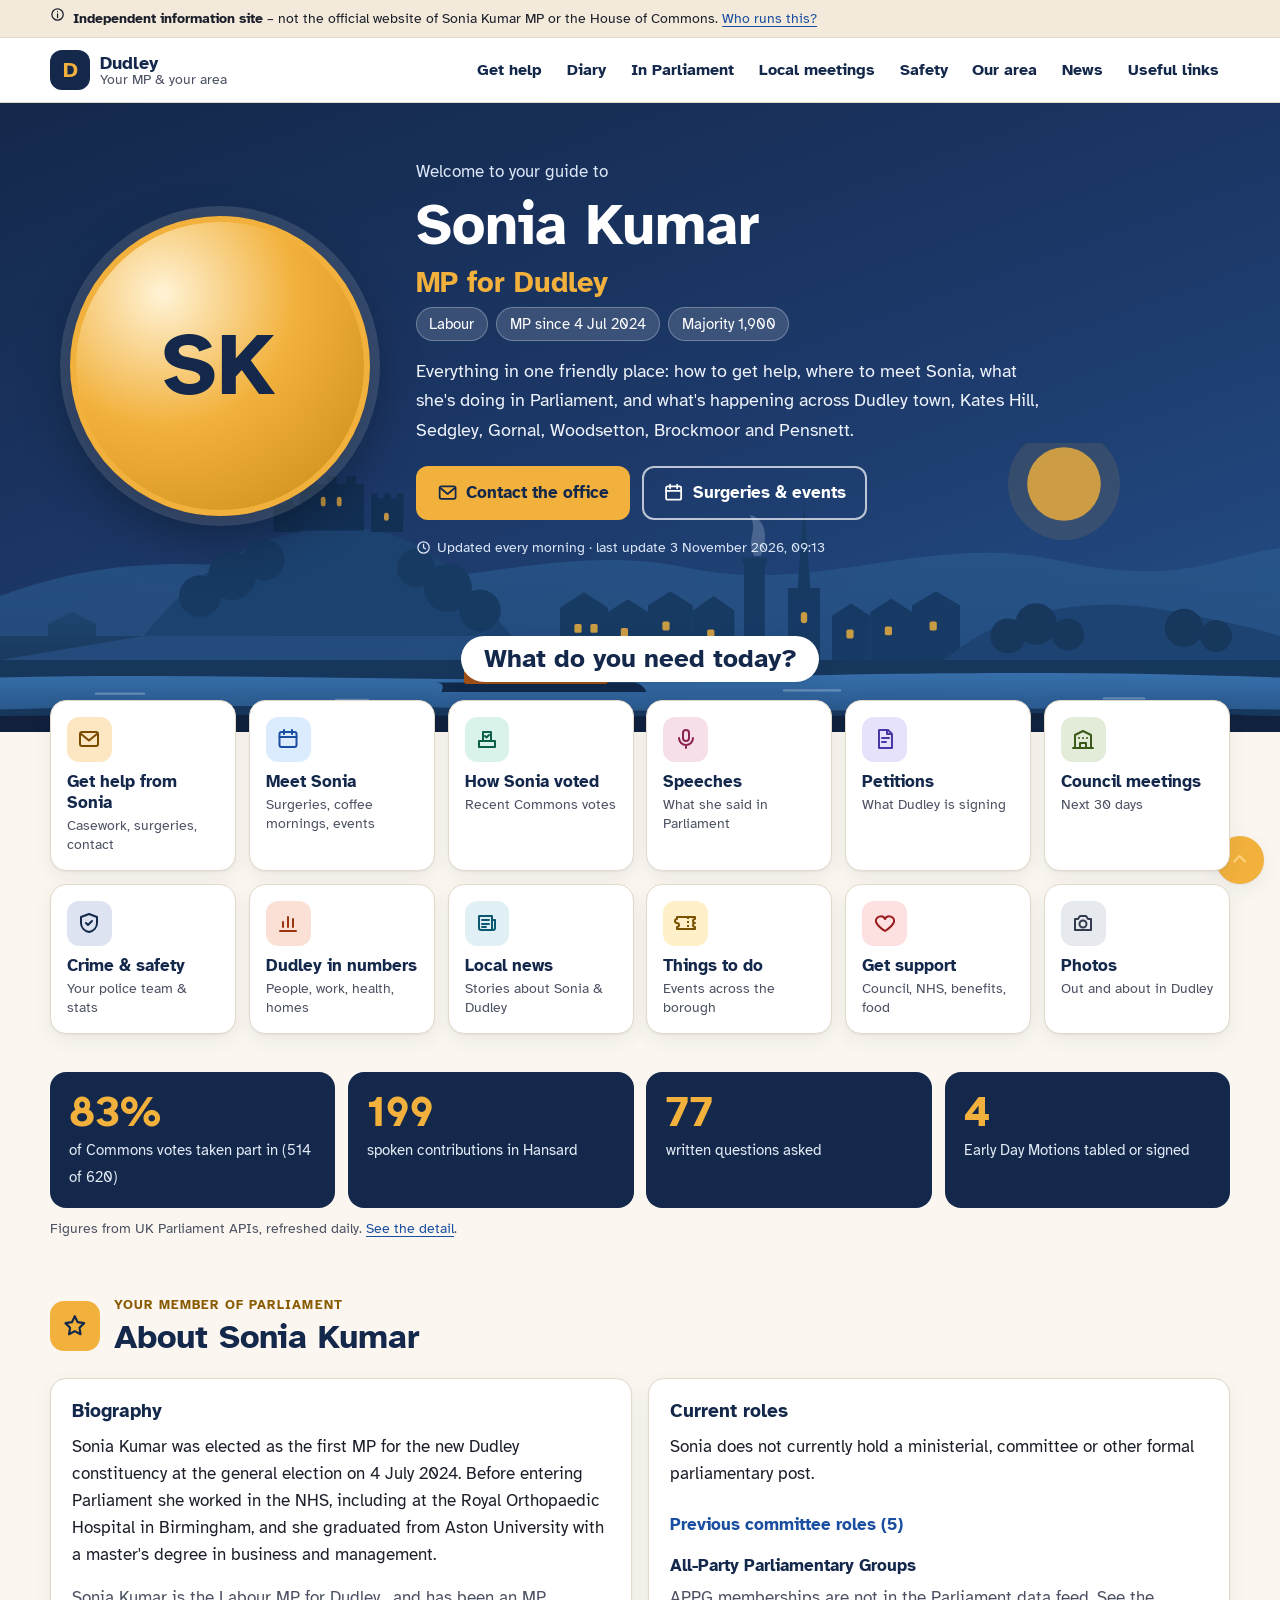
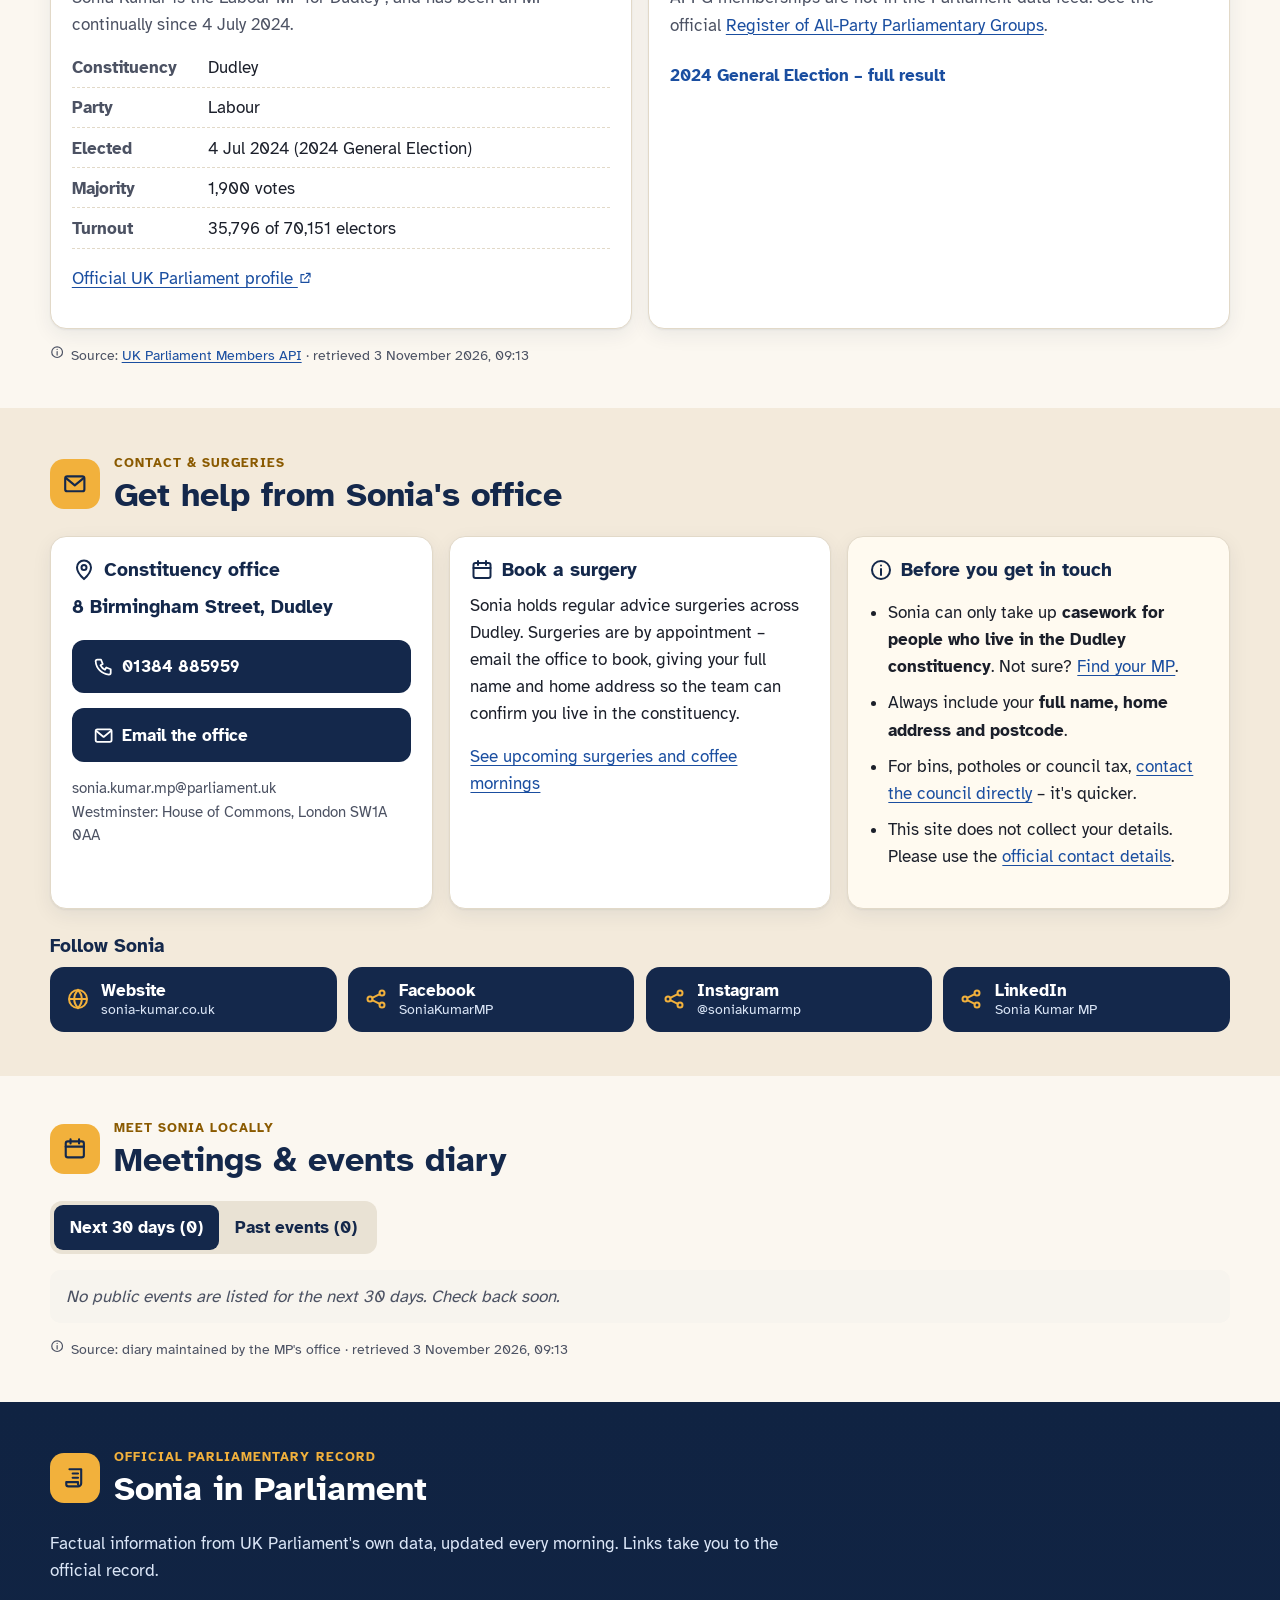
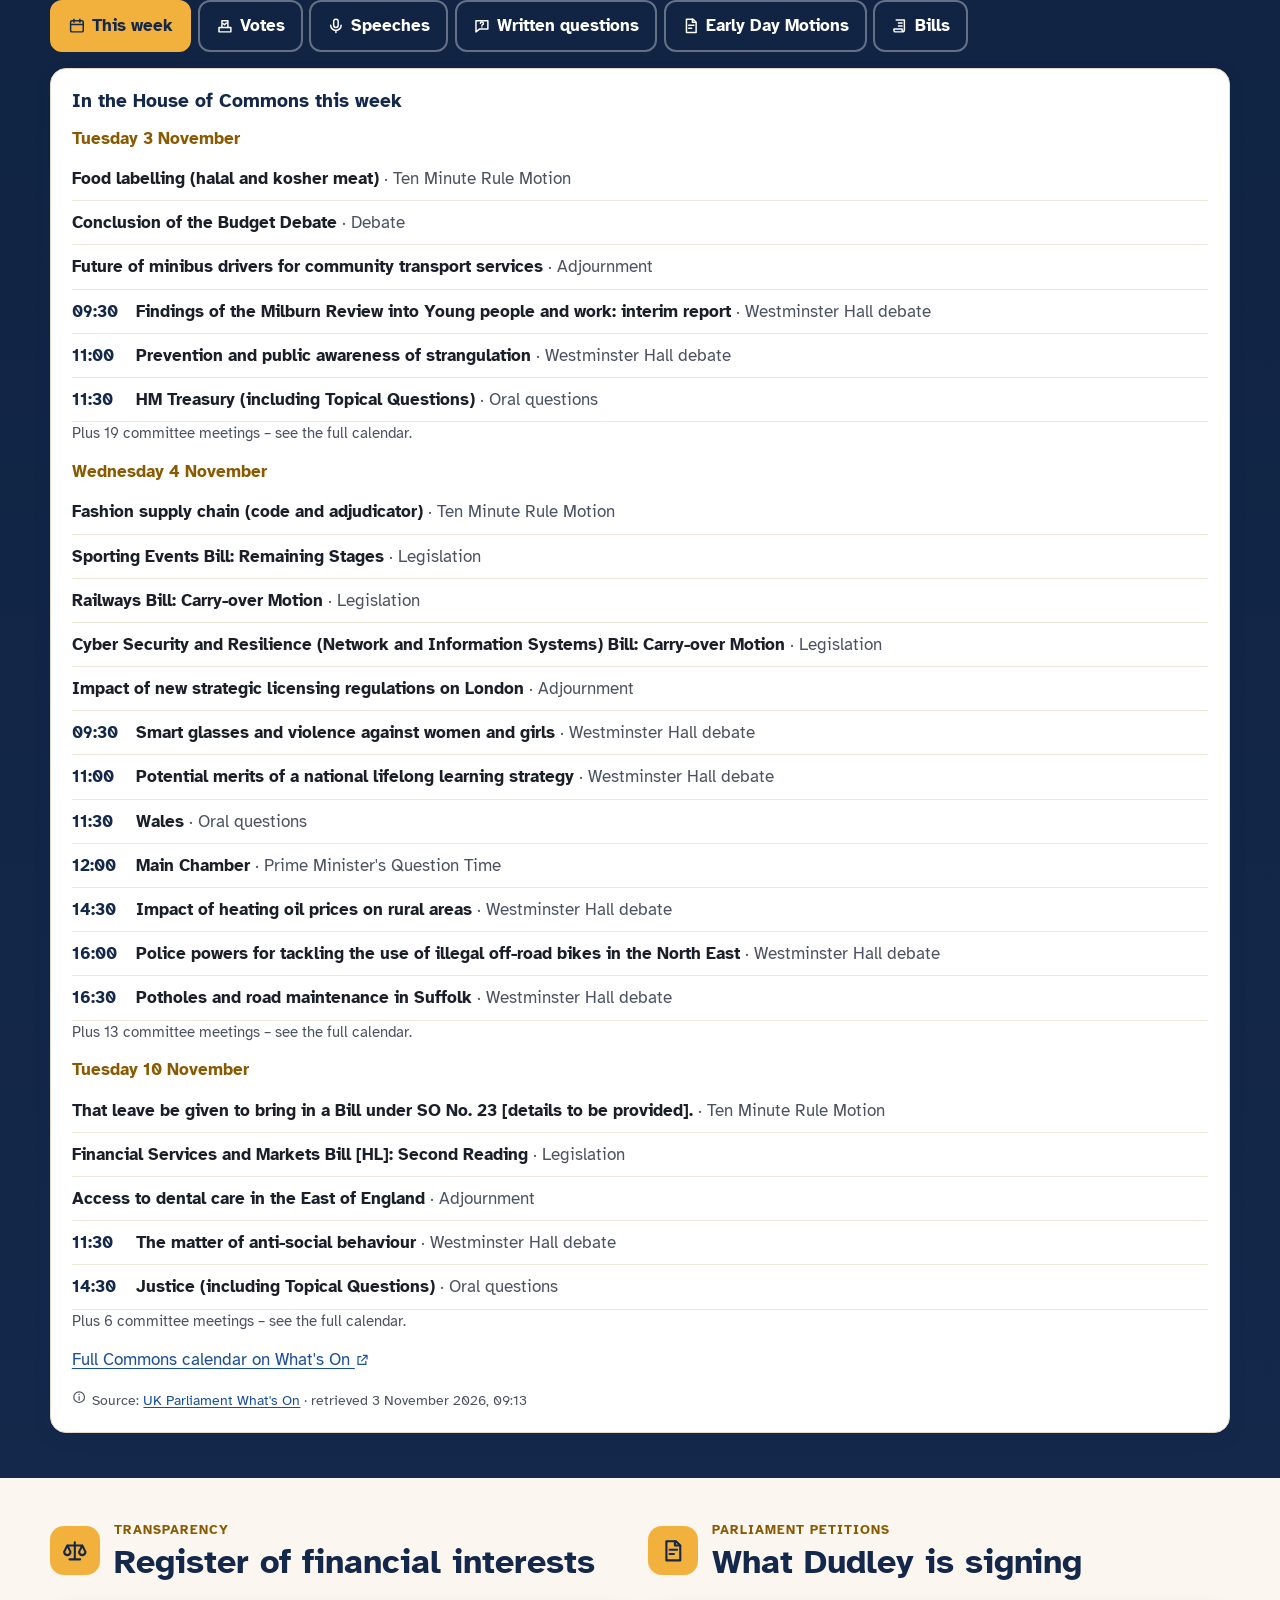
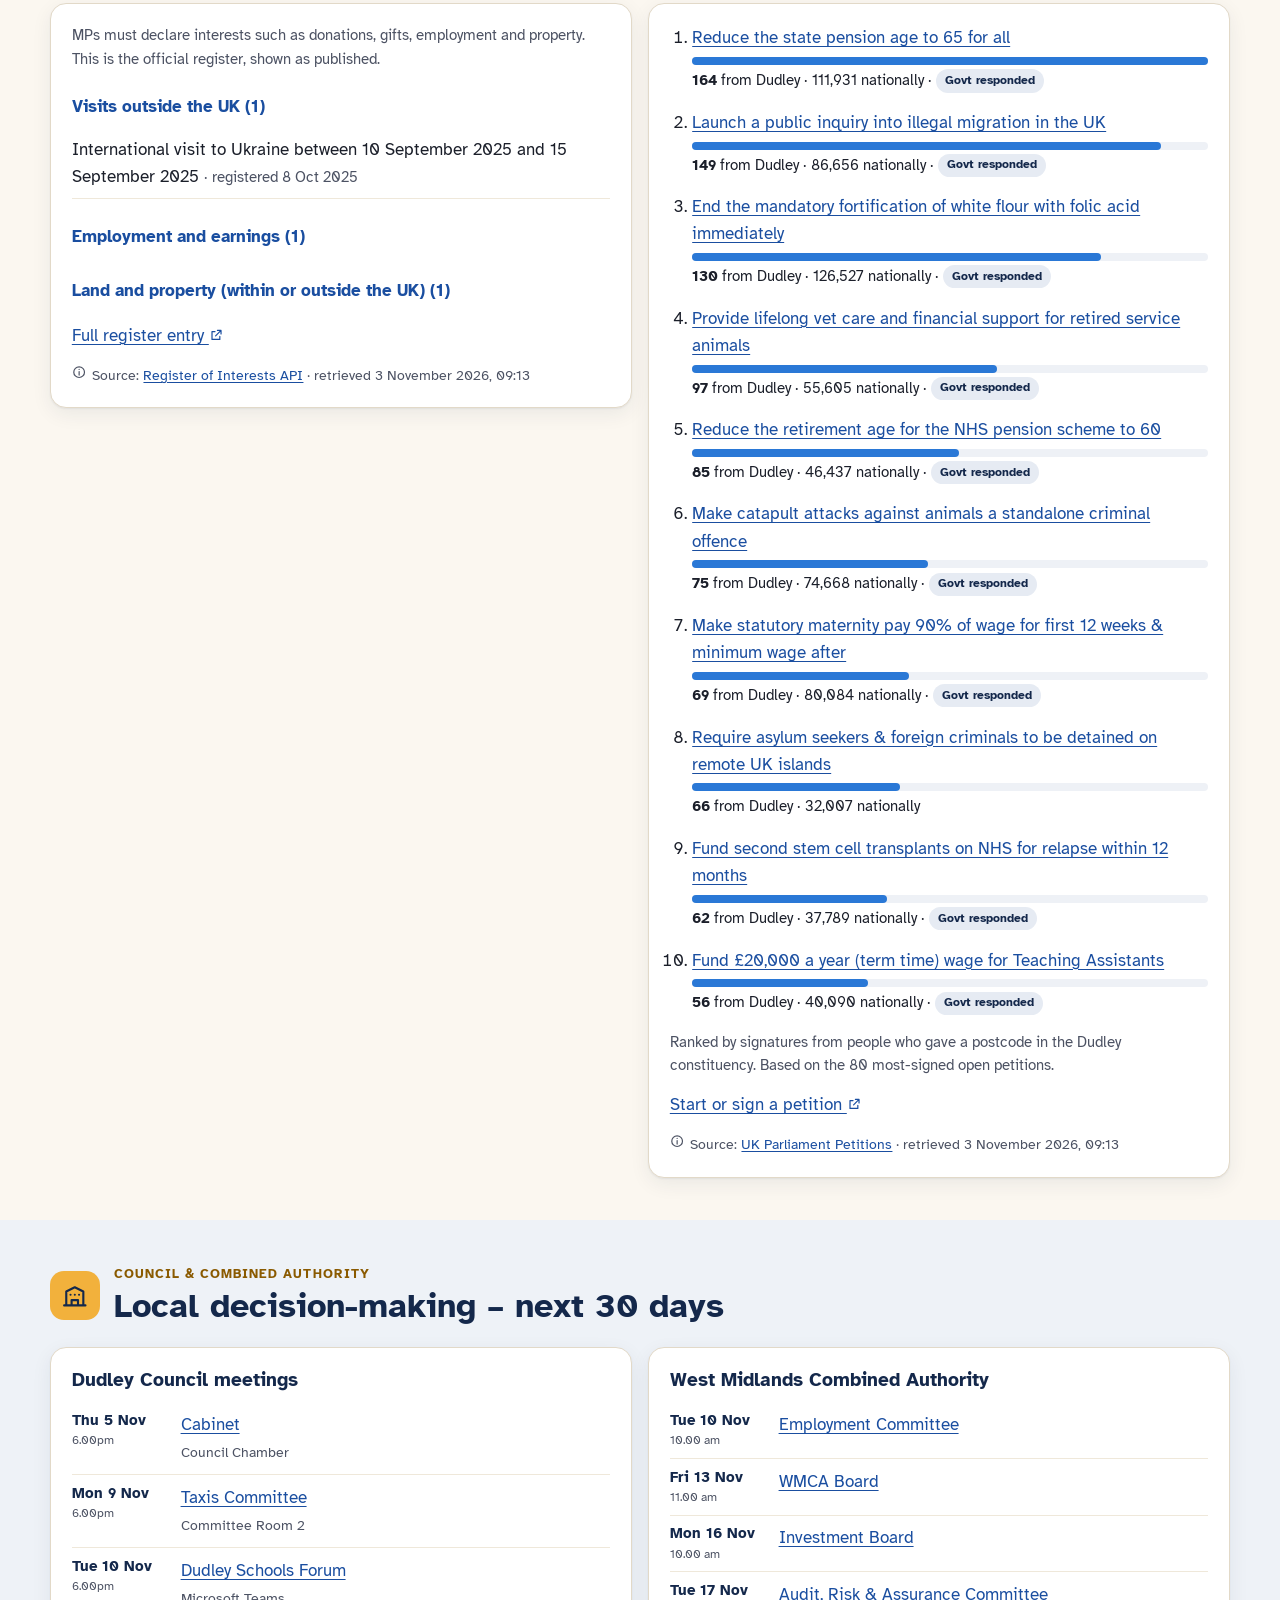
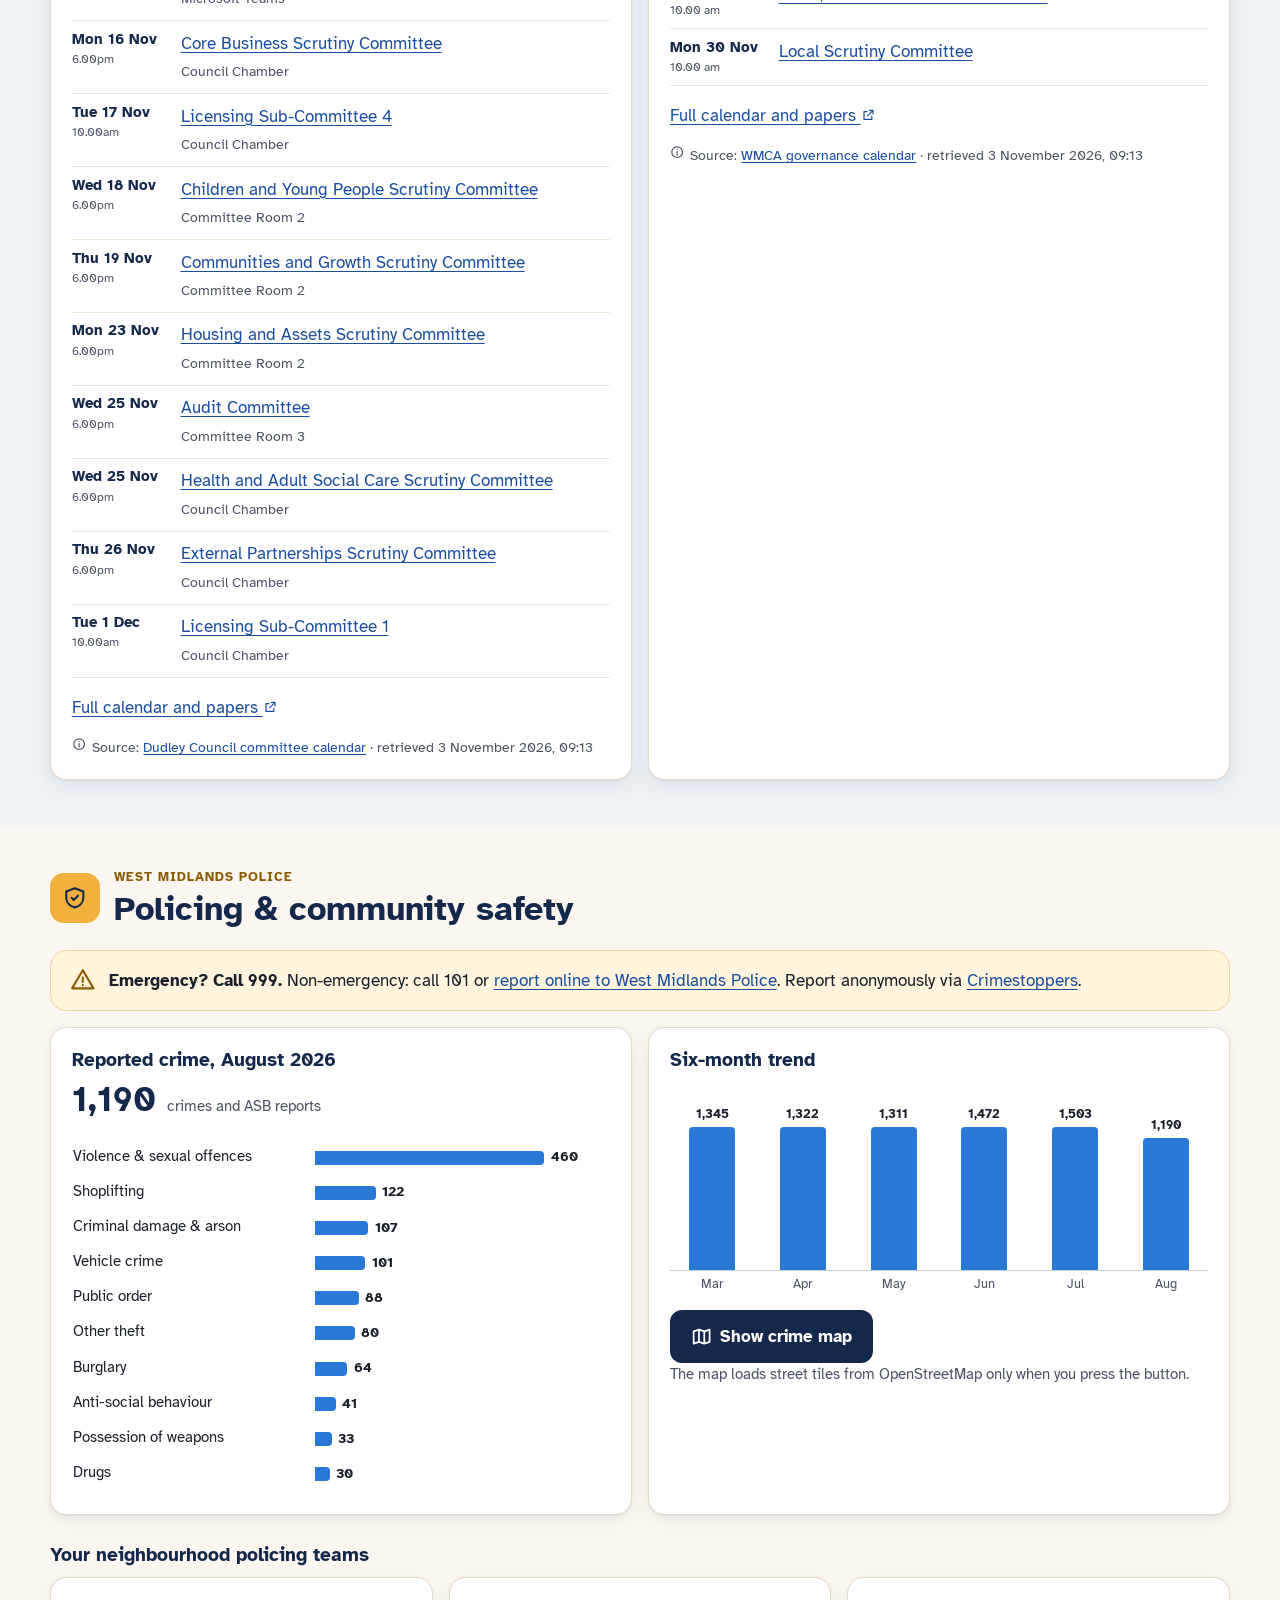
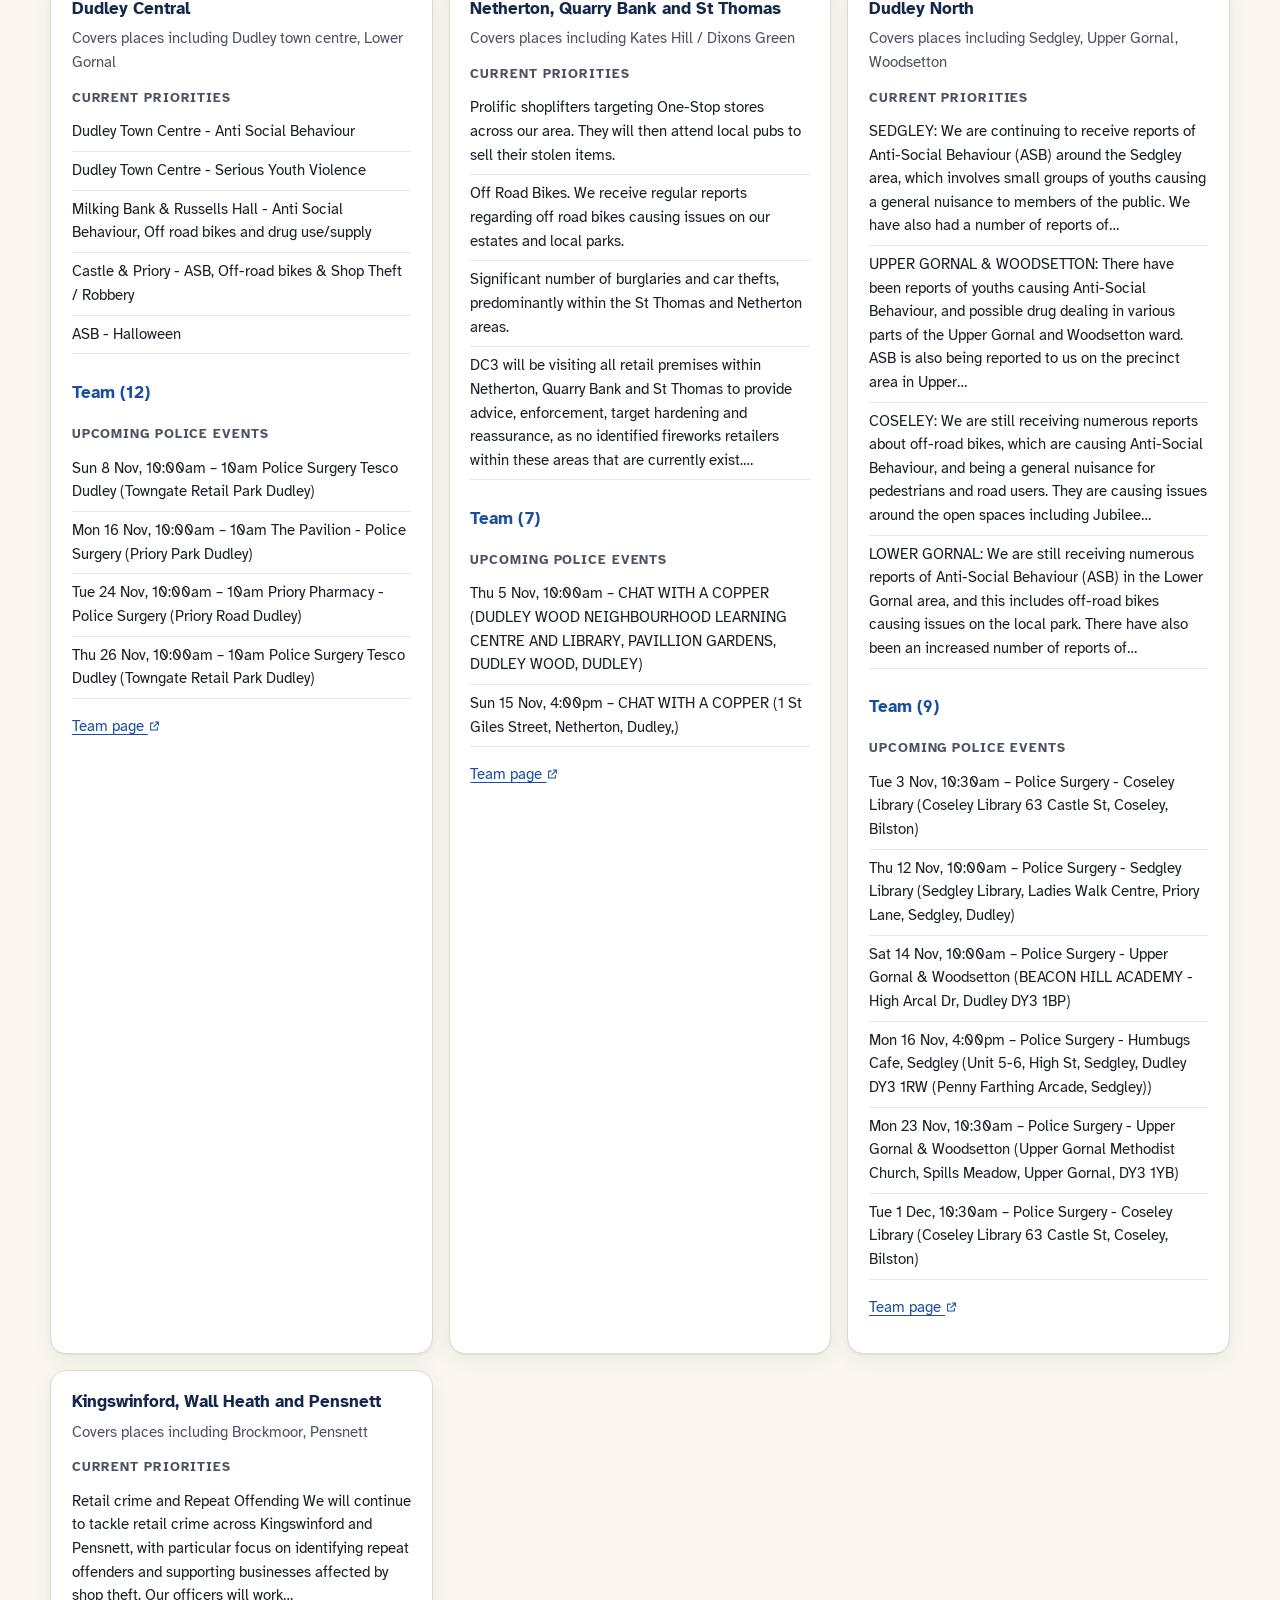
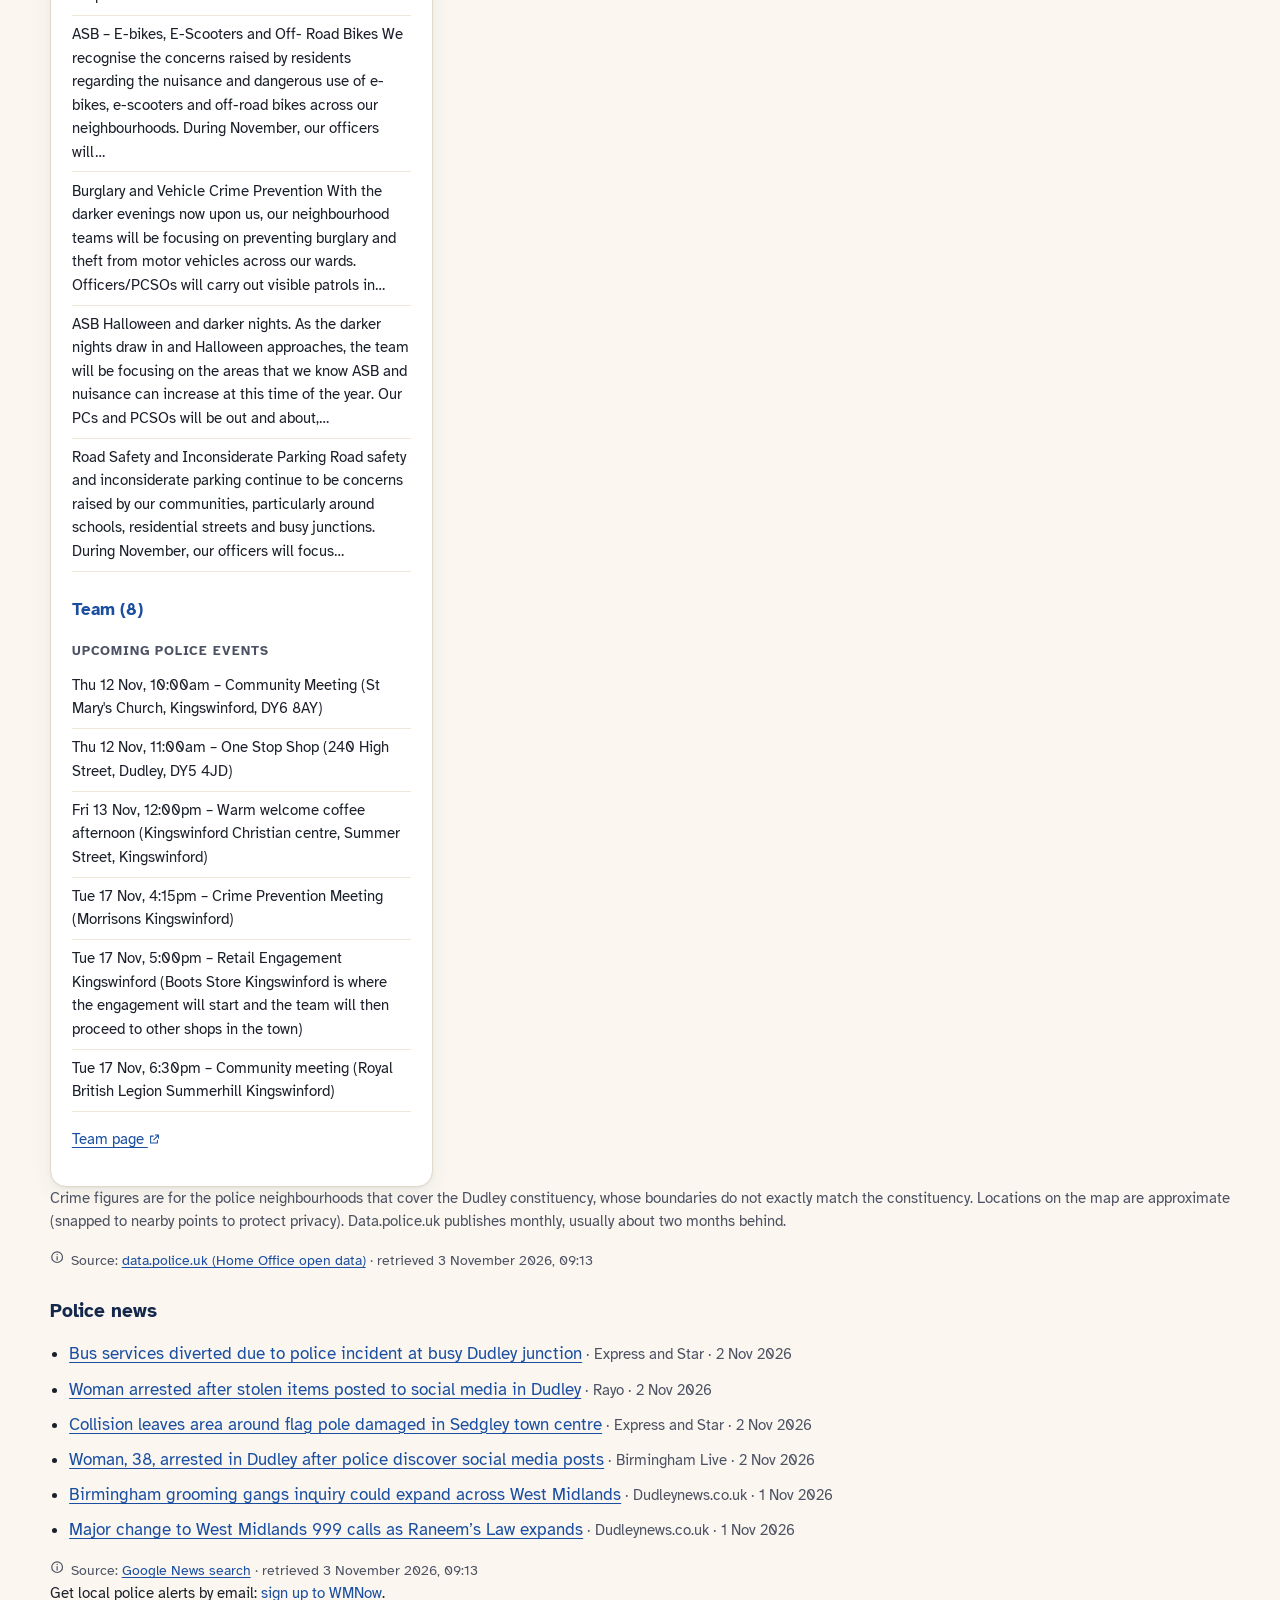
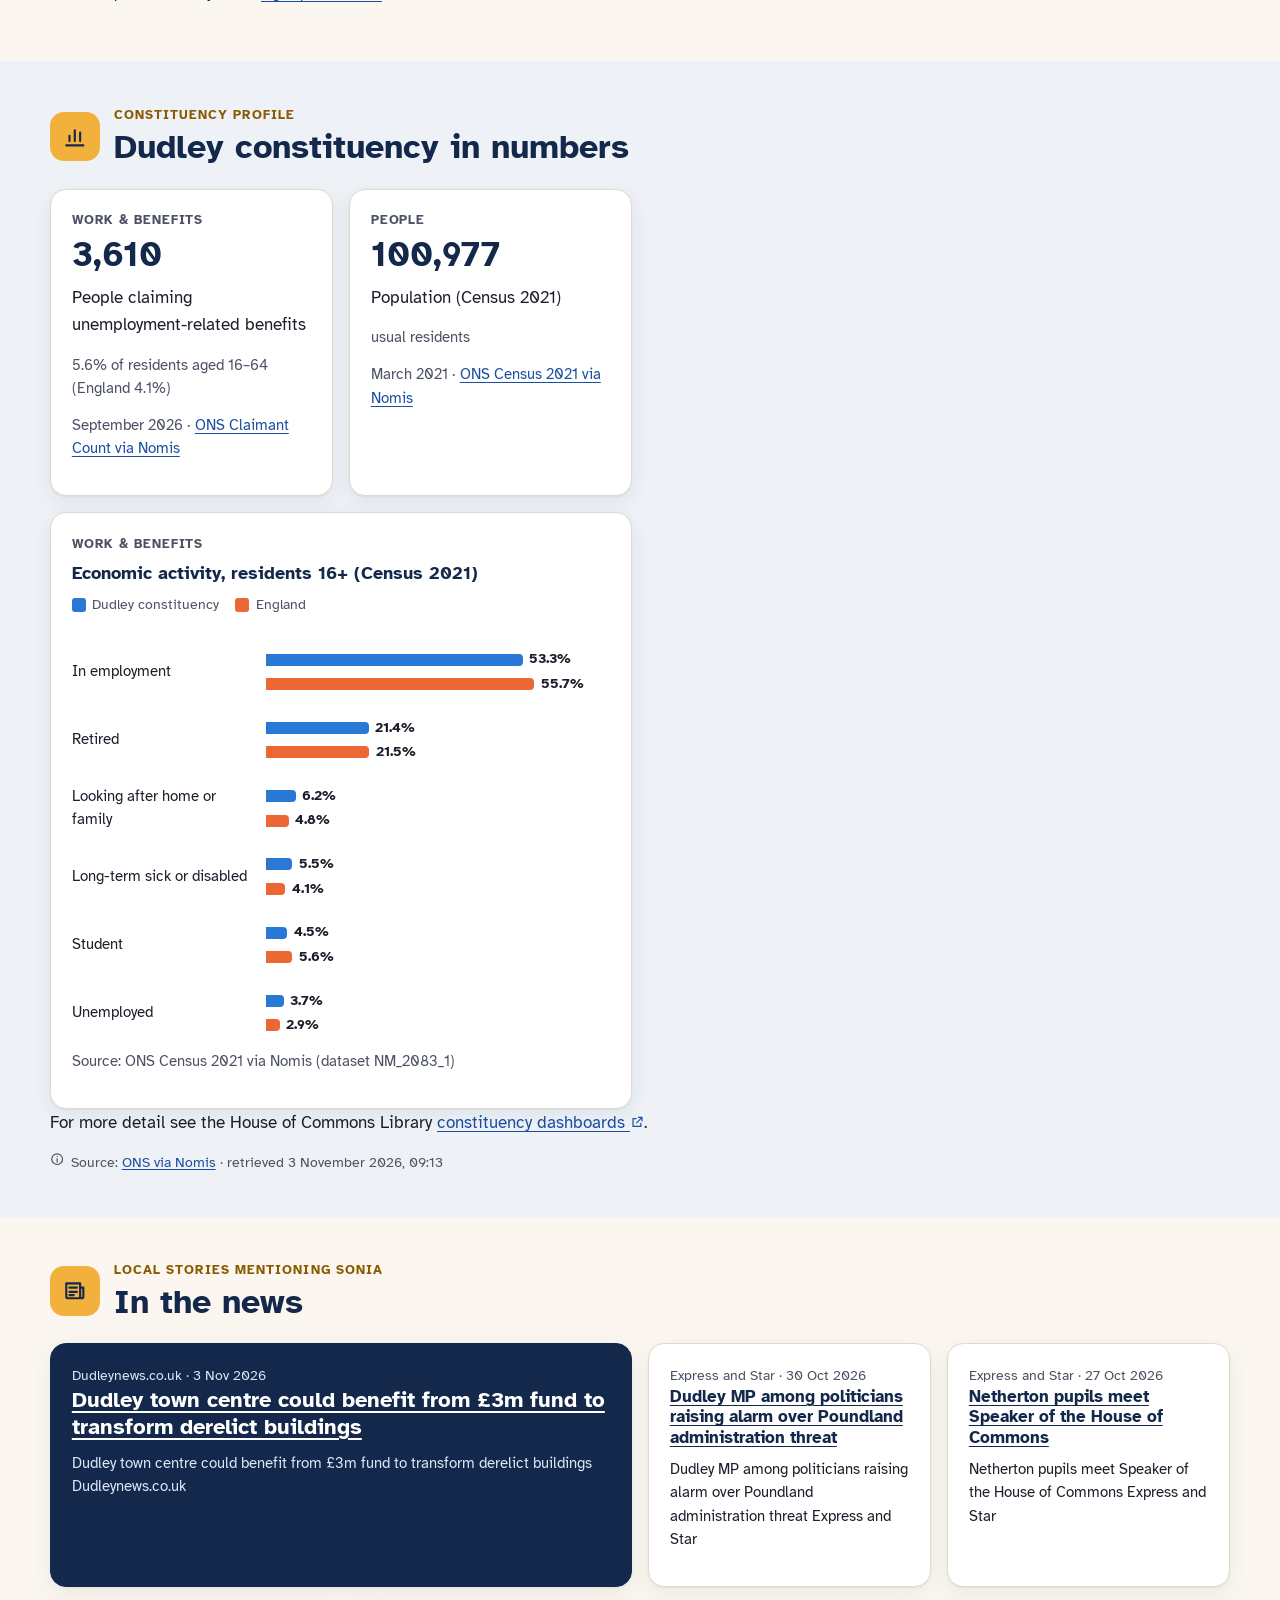
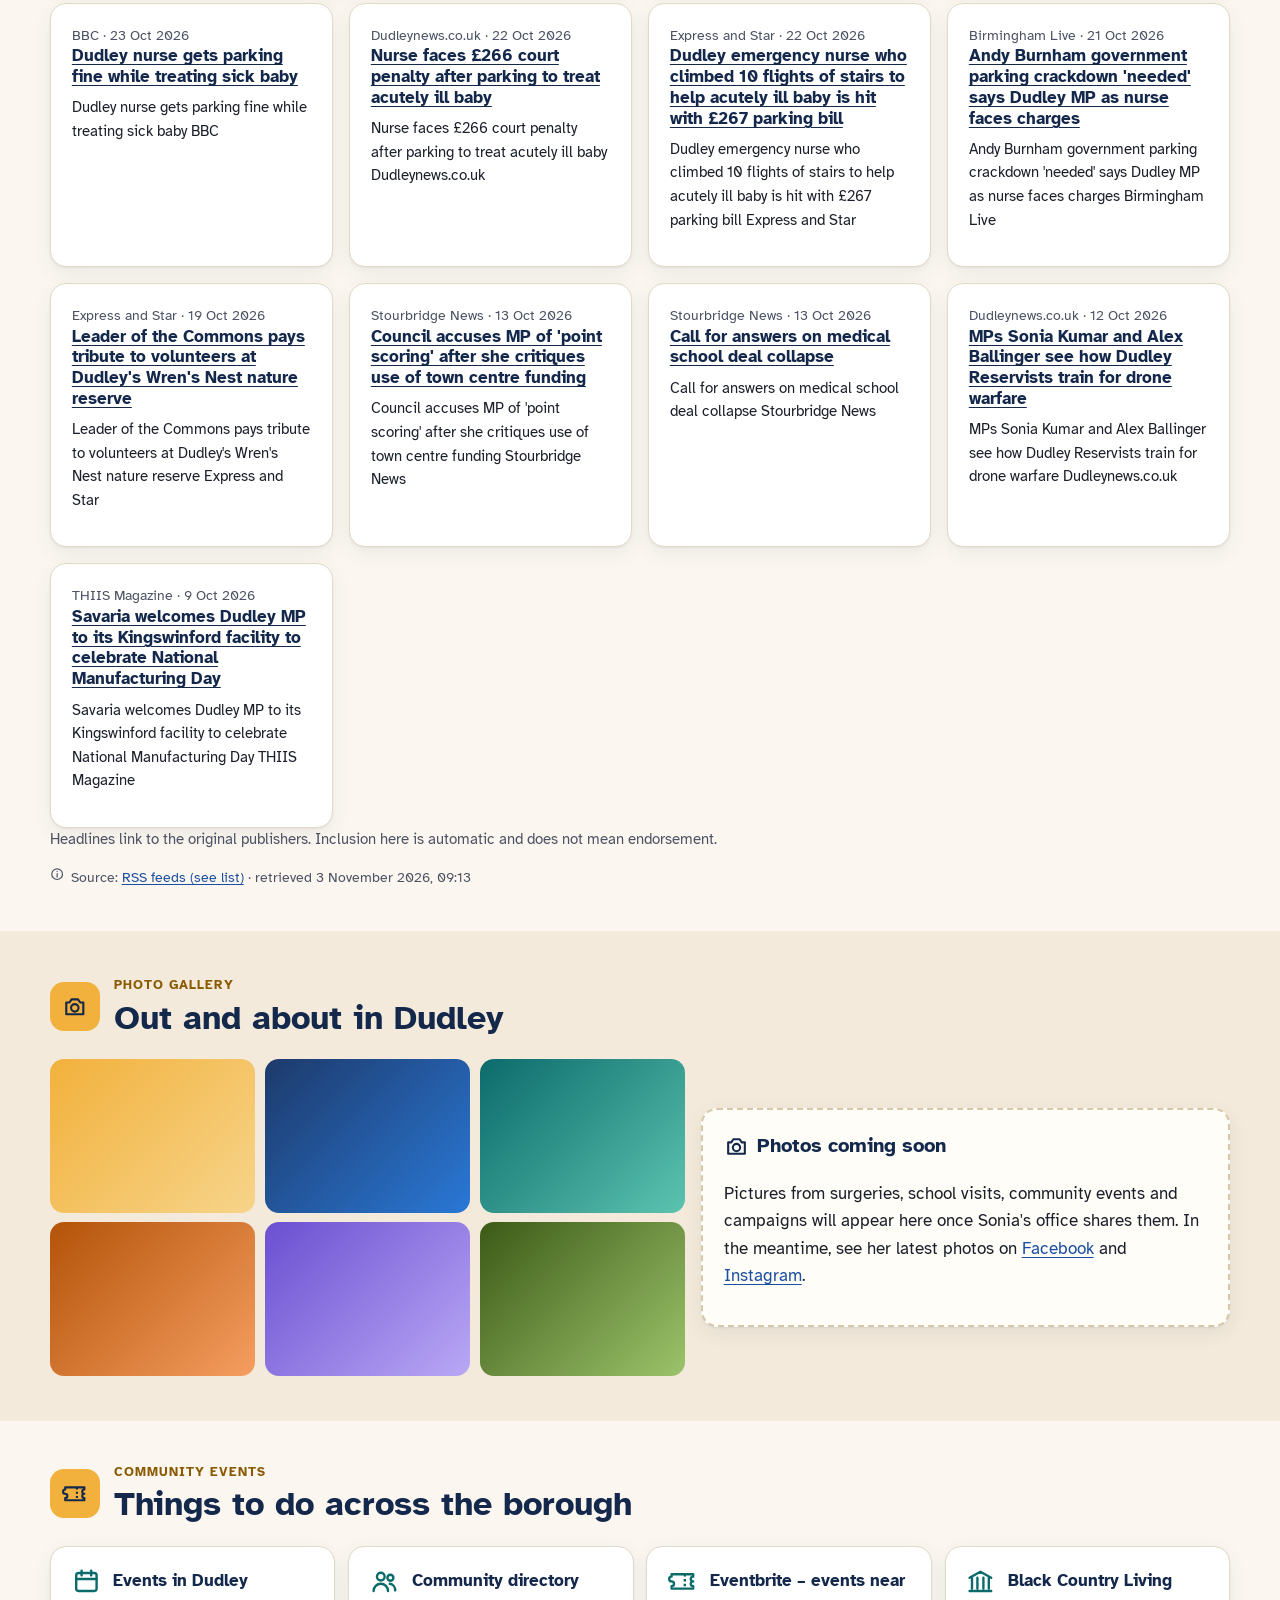
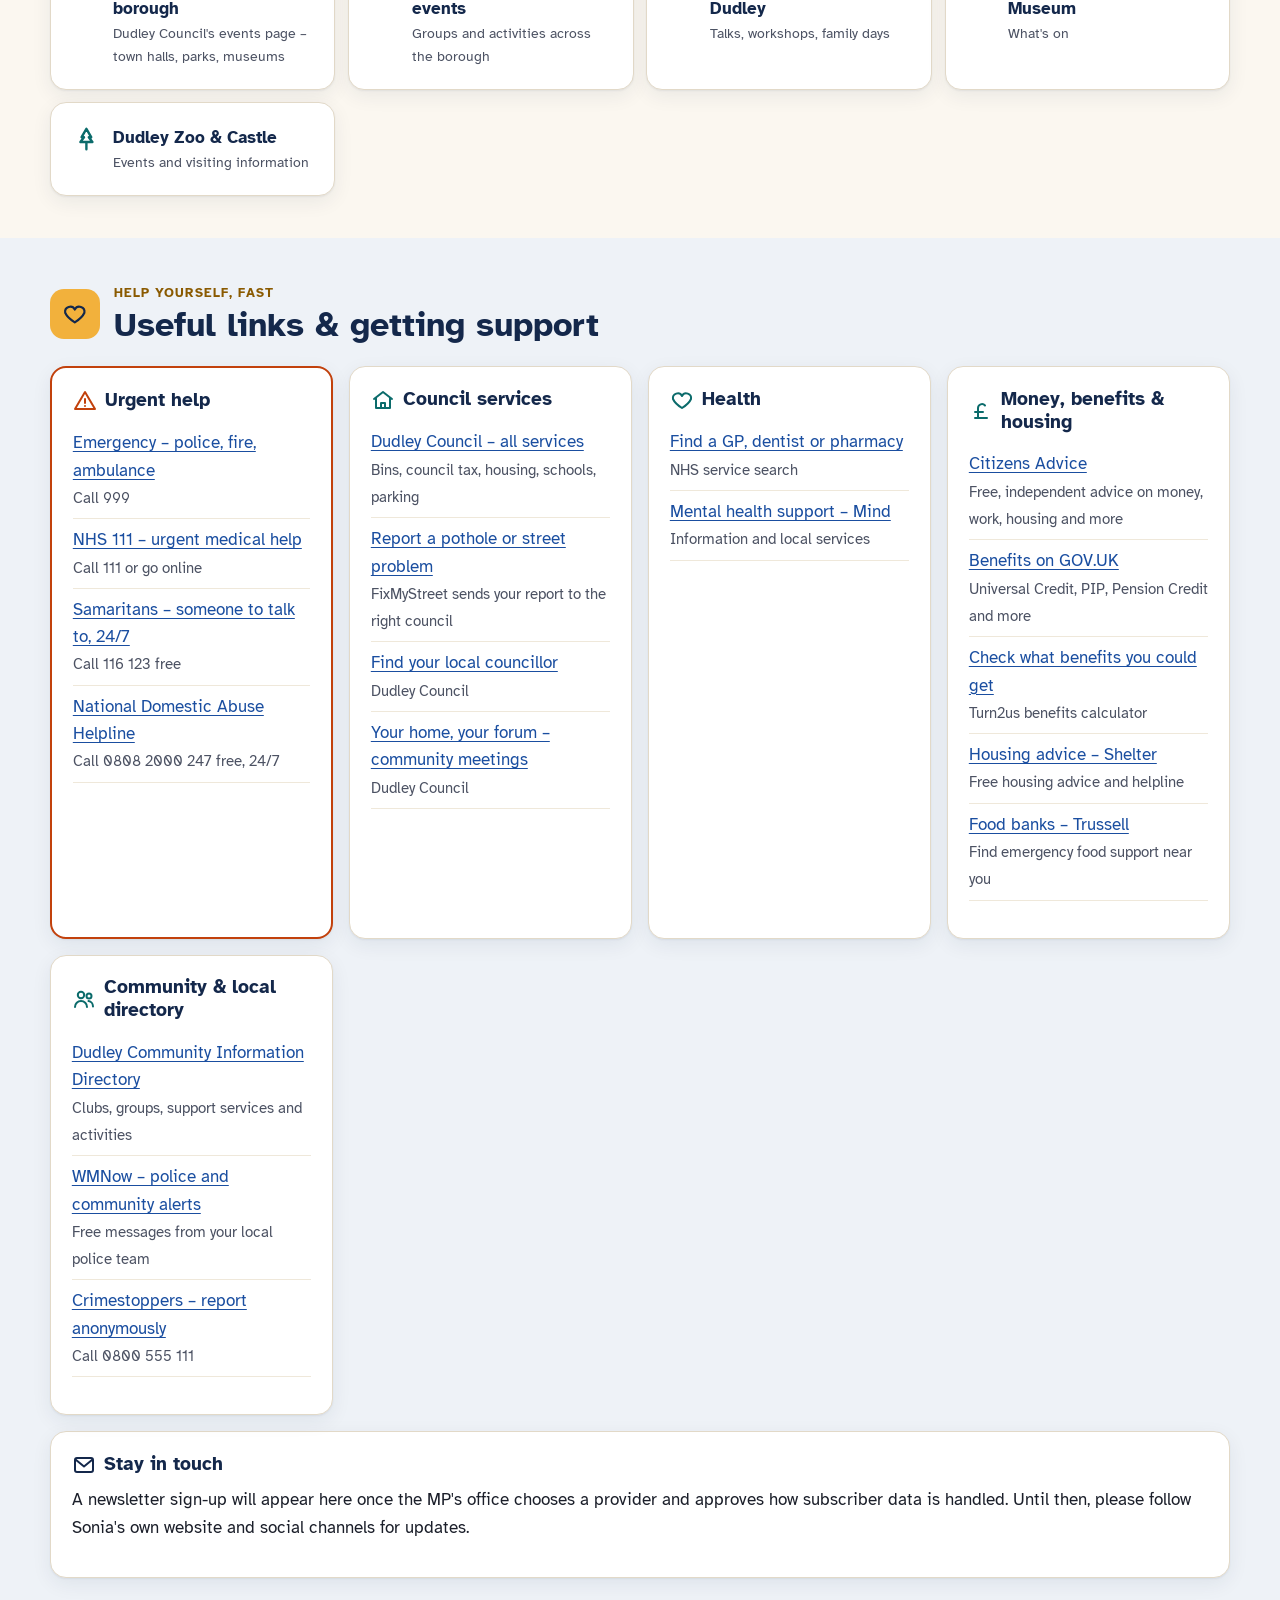
==== commit c58f4c8c: "Shorter Commons week list; tidy police priority text Co-Authored-By: Claude Opus 5.5 <noreply@anthro" ====
--- a/index.html
+++ b/index.html
@@ -11,7 +11,7 @@
 <meta property="og:type" content="website">
 <link rel="icon" href="assets/img/favicon.svg" type="image/svg+xml">
 <link rel="preload" href="assets/fonts/atkinson-hyperlegible-latin-400-normal.woff2" as="font" type="font/woff2" crossorigin>
-<link rel="stylesheet" href="assets/css/site.css?v=3November20260916">
+<link rel="stylesheet" href="assets/css/site.css?v=3November20260918">
 </head>
 <body>
 <svg xmlns="http://www.w3.org/2000/svg" style="display:none">
@@ -267,12 +267,12 @@
     <div class="tabpanel card" role="tabpanel" id="whatson" aria-labelledby="tab-whatson">
       <h3>In the House of Commons this week</h3>
         <h4 class="day-h">Tuesday 3 November</h4>
-        <ul class="bus"><li><span><strong>Food labelling (halal and kosher meat)</strong> <span class="muted">· Ten Minute Rule Motion</span></span></li><li><span><strong>Conclusion of the Budget Debate</strong> <span class="muted">· Debate</span></span></li><li><span><strong>Future of minibus drivers for community transport services</strong> <span class="muted">· Adjournment</span></span></li><li><span class="t">09:15</span><span><strong>Select &amp; Joint Committees</strong> <span class="muted">· Oral evidence</span></span></li><li><span class="t">09:25</span><span><strong>General Committee</strong> <span class="muted">· Debate</span></span></li><li><span class="t">09:25</span><span><strong>General Committee</strong> <span class="muted">· Debate</span></span></li><li><span class="t">09:25</span><span><strong>General Committee</strong> <span class="muted">· Debate</span></span></li><li><span class="t">09:30</span><span><strong>Select &amp; Joint Committees</strong> <span class="muted">· Oral evidence</span></span></li><li><span class="t">09:30</span><span><strong>Select &amp; Joint Committees</strong> <span class="muted">· Oral evidence</span></span></li><li><span class="t">09:30</span><span><strong>Select &amp; Joint Committees</strong> <span class="muted">· Oral evidence</span></span></li><li><span class="t">09:30</span><span><strong>Findings of the Milburn Review into Young people and work: interim report</strong> <span class="muted">· Westminster Hall debate</span></span></li><li><span class="t">10:00</span><span><strong>Select &amp; Joint Committees</strong> <span class="muted">· Private Meeting</span></span></li><li><span class="t">10:00</span><span><strong>Select &amp; Joint Committees</strong> <span class="muted">· Oral evidence</span></span></li><li><span class="t">11:00</span><span><strong>Prevention and public awareness of strangulation</strong> <span class="muted">· Westminster Hall debate</span></span></li><li><span class="t">11:30</span><span><strong>Select &amp; Joint Committees</strong> <span class="muted">· Private Meeting</span></span></li><li><span class="t">11:30</span><span><strong>HM Treasury (including Topical Questions)</strong> <span class="muted">· Oral questions</span></span></li><li><span class="t">12:30</span><span><strong>Select &amp; Joint Committees</strong> <span class="muted">· Private Meeting</span></span></li><li><span class="t">13:30</span><span><strong>Select &amp; Joint Committees</strong> <span class="muted">· Oral evidence</span></span></li><li><span class="t">14:00</span><span><strong>General Committee</strong> <span class="muted">· Debate</span></span></li><li><span class="t">14:00</span><span><strong>Select &amp; Joint Committees</strong> <span class="muted">· Oral evidence</span></span></li><li><span class="t">14:00</span><span><strong>General Committee</strong> <span class="muted">· Debate</span></span></li><li><span class="t">14:00</span><span><strong>General Committee</strong> <span class="muted">· Debate</span></span></li><li><span class="t">14:00</span><span><strong>Select &amp; Joint Committees</strong> <span class="muted">· Oral evidence</span></span></li><li><span class="t">14:15</span><span><strong>Select &amp; Joint Committees</strong> <span class="muted">· Oral evidence</span></span></li><li><span class="t">14:30</span><span><strong>General Committee</strong> <span class="muted">· Debate</span></span></li></ul>
-        <h4 class="day-h">Wednesday 4 November</h4>
-        <ul class="bus"><li><span><strong>Fashion supply chain (code and adjudicator)</strong> <span class="muted">· Ten Minute Rule Motion</span></span></li><li><span><strong>Sporting Events Bill: Remaining Stages</strong> <span class="muted">· Legislation</span></span></li><li><span><strong>Railways Bill: Carry-over Motion</strong> <span class="muted">· Legislation</span></span></li><li><span><strong>Cyber Security and Resilience (Network and Information Systems) Bill: Carry-over Motion</strong> <span class="muted">· Legislation</span></span></li><li><span><strong>Impact of new strategic licensing regulations on London</strong> <span class="muted">· Adjournment</span></span></li><li><span class="t">08:45</span><span><strong>Select &amp; Joint Committees</strong> <span class="muted">· Oral evidence</span></span></li><li><span class="t">09:00</span><span><strong>Select &amp; Joint Committees</strong> <span class="muted">· Oral evidence</span></span></li><li><span class="t">09:00</span><span><strong>Select &amp; Joint Committees</strong> <span class="muted">· Oral evidence</span></span></li><li><span class="t">09:00</span><span><strong>Select &amp; Joint Committees</strong> <span class="muted">· Oral evidence</span></span></li><li><span class="t">09:00</span><span><strong>Select &amp; Joint Committees</strong> <span class="muted">· Oral evidence</span></span></li><li><span class="t">09:15</span><span><strong>Select &amp; Joint Committees</strong> <span class="muted">· Oral evidence</span></span></li><li><span class="t">09:30</span><span><strong>Select &amp; Joint Committees</strong> <span class="muted">· Oral evidence</span></span></li><li><span class="t">09:30</span><span><strong>Smart glasses and violence against women and girls</strong> <span class="muted">· Westminster Hall debate</span></span></li><li><span class="t">11:00</span><span><strong>Potential merits of a national lifelong learning strategy</strong> <span class="muted">· Westminster Hall debate</span></span></li><li><span class="t">11:30</span><span><strong>Wales</strong> <span class="muted">· Oral questions</span></span></li><li><span class="t">12:00</span><span><strong>Main Chamber</strong> <span class="muted">· Prime Minister&#39;s Question Time</span></span></li><li><span class="t">14:00</span><span><strong>Select &amp; Joint Committees</strong> <span class="muted">· Oral evidence</span></span></li><li><span class="t">14:00</span><span><strong>Select &amp; Joint Committees</strong> <span class="muted">· Oral evidence</span></span></li><li><span class="t">14:00</span><span><strong>Select &amp; Joint Committees</strong> <span class="muted">· Oral evidence</span></span></li><li><span class="t">14:00</span><span><strong>Select &amp; Joint Committees</strong> <span class="muted">· Private Meeting</span></span></li><li><span class="t">14:30</span><span><strong>Select &amp; Joint Committees</strong> <span class="muted">· Private Meeting</span></span></li><li><span class="t">14:30</span><span><strong>General Committee</strong> <span class="muted">· Debate</span></span></li><li><span class="t">14:30</span><span><strong>Impact of heating oil prices on rural areas</strong> <span class="muted">· Westminster Hall debate</span></span></li><li><span class="t">16:00</span><span><strong>Police powers for tackling the use of illegal off-road bikes in the North East</strong> <span class="muted">· Westminster Hall debate</span></span></li><li><span class="t">16:30</span><span><strong>Potholes and road maintenance in Suffolk</strong> <span class="muted">· Westminster Hall debate</span></span></li></ul>
-        <h4 class="day-h">Tuesday 10 November</h4>
-        <ul class="bus"><li><span><strong>That leave be given to bring in a Bill under SO No. 23 [details to be provided].</strong> <span class="muted">· Ten Minute Rule Motion</span></span></li><li><span><strong>Financial Services and Markets Bill [HL]: Second Reading</strong> <span class="muted">· Legislation</span></span></li><li><span><strong>Access to dental care in the East of England</strong> <span class="muted">· Adjournment</span></span></li><li><span class="t">11:30</span><span><strong>The matter of anti-social behaviour</strong> <span class="muted">· Westminster Hall debate</span></span></li><li><span class="t">14:00</span><span><strong>Select &amp; Joint Committees</strong> <span class="muted">· Private Meeting</span></span></li><li><span class="t">14:30</span><span><strong>Justice (including Topical Questions)</strong> <span class="muted">· Oral questions</span></span></li><li><span class="t">15:00</span><span><strong>Select &amp; Joint Committees</strong> <span class="muted">· Private Meeting</span></span></li><li><span class="t">16:00</span><span><strong>Select &amp; Joint Committees</strong> <span class="muted">· Private Meeting</span></span></li><li><span class="t">18:00</span><span><strong>General Committee</strong> <span class="muted">· Private Meeting</span></span></li><li><span class="t">18:00</span><span><strong>General Committee</strong> <span class="muted">· Debate</span></span></li><li><span class="t">18:00</span><span><strong>General Committee</strong> <span class="muted">· Debate</span></span></li></ul>
-      <p><a href="https://whatson.parliament.uk/commons/">Full Commons calendar on What's On <svg class="ico ico-xs" aria-hidden="true" focusable="false"><use href="#i-ext"></use></svg></a></p>
+        <ul class="bus"><li><span><strong>Food labelling (halal and kosher meat)</strong> <span class="muted">· Ten Minute Rule Motion</span></span></li><li><span><strong>Conclusion of the Budget Debate</strong> <span class="muted">· Debate</span></span></li><li><span><strong>Future of minibus drivers for community transport services</strong> <span class="muted">· Adjournment</span></span></li><li><span class="t">09:30</span><span><strong>Findings of the Milburn Review into Young people and work: interim report</strong> <span class="muted">· Westminster Hall debate</span></span></li><li><span class="t">11:00</span><span><strong>Prevention and public awareness of strangulation</strong> <span class="muted">· Westminster Hall debate</span></span></li><li><span class="t">11:30</span><span><strong>HM Treasury (including Topical Questions)</strong> <span class="muted">· Oral questions</span></span></li></ul>
+<p class="muted small">Plus 19 committee meetings – see the full calendar.</p>        <h4 class="day-h">Wednesday 4 November</h4>
+        <ul class="bus"><li><span><strong>Fashion supply chain (code and adjudicator)</strong> <span class="muted">· Ten Minute Rule Motion</span></span></li><li><span><strong>Sporting Events Bill: Remaining Stages</strong> <span class="muted">· Legislation</span></span></li><li><span><strong>Railways Bill: Carry-over Motion</strong> <span class="muted">· Legislation</span></span></li><li><span><strong>Cyber Security and Resilience (Network and Information Systems) Bill: Carry-over Motion</strong> <span class="muted">· Legislation</span></span></li><li><span><strong>Impact of new strategic licensing regulations on London</strong> <span class="muted">· Adjournment</span></span></li><li><span class="t">09:30</span><span><strong>Smart glasses and violence against women and girls</strong> <span class="muted">· Westminster Hall debate</span></span></li><li><span class="t">11:00</span><span><strong>Potential merits of a national lifelong learning strategy</strong> <span class="muted">· Westminster Hall debate</span></span></li><li><span class="t">11:30</span><span><strong>Wales</strong> <span class="muted">· Oral questions</span></span></li><li><span class="t">12:00</span><span><strong>Main Chamber</strong> <span class="muted">· Prime Minister&#39;s Question Time</span></span></li><li><span class="t">14:30</span><span><strong>Impact of heating oil prices on rural areas</strong> <span class="muted">· Westminster Hall debate</span></span></li><li><span class="t">16:00</span><span><strong>Police powers for tackling the use of illegal off-road bikes in the North East</strong> <span class="muted">· Westminster Hall debate</span></span></li><li><span class="t">16:30</span><span><strong>Potholes and road maintenance in Suffolk</strong> <span class="muted">· Westminster Hall debate</span></span></li></ul>
+<p class="muted small">Plus 13 committee meetings – see the full calendar.</p>        <h4 class="day-h">Tuesday 10 November</h4>
+        <ul class="bus"><li><span><strong>That leave be given to bring in a Bill under SO No. 23 [details to be provided].</strong> <span class="muted">· Ten Minute Rule Motion</span></span></li><li><span><strong>Financial Services and Markets Bill [HL]: Second Reading</strong> <span class="muted">· Legislation</span></span></li><li><span><strong>Access to dental care in the East of England</strong> <span class="muted">· Adjournment</span></span></li><li><span class="t">11:30</span><span><strong>The matter of anti-social behaviour</strong> <span class="muted">· Westminster Hall debate</span></span></li><li><span class="t">14:30</span><span><strong>Justice (including Topical Questions)</strong> <span class="muted">· Oral questions</span></span></li></ul>
+<p class="muted small">Plus 6 committee meetings – see the full calendar.</p>      <p><a href="https://whatson.parliament.uk/commons/">Full Commons calendar on What's On <svg class="ico ico-xs" aria-hidden="true" focusable="false"><use href="#i-ext"></use></svg></a></p>
       <p class="src">
   <svg class="ico ico-sm" aria-hidden="true" focusable="false"><use href="#i-info"></use></svg>
   <span>Source:
@@ -666,17 +666,17 @@
     <div class="card team">
       <h4>Netherton, Quarry Bank and St Thomas</h4>
       <p class="muted small">Covers places including Kates Hill / Dixons Green</p>
-<p class="lbl">Current priorities</p><ul class="plain small"><li>Prolific shoplifters targeting One-Stop stores across our area. They will then attend local pubs to sell their stolen items.</li><li>Off Road Bikes. We receive regular reports regarding off road bikes causing issues on our estates and local parks.</li><li>Significant number of burglaries and car thefts, predominantly within the St Thomas and Netherton areas.</li><li>DC3 will be visiting all retail premises within Netherton, Quarry Bank and St Thomas to provide advice, enforcement, target hardening and reassurance, as no identified fireworks retailers within these areas that are curr</li></ul><details class="more"><summary>Team (7)</summary><ul class="plain small"><li>William Paice - Dedicated Neighbourhood Officer - Netherton, Woodside and St Andrews – Police Constable</li><li>Umit Koc – PCSO</li><li>Henry Anderson - Dedicated Neighbourhood Officer - St Thomas – Police Constable</li><li>Mohammad Morgan – PCSO</li><li>George Dehar - Dedicated Neighbourhood Officer - Quarry Bank and Dudley Wood – Police Constable</li><li>Ekminder Thind – Sergeant</li><li>Miles Patterson – Inspector</li></ul></details><p class="lbl">Upcoming police events</p><ul class="plain small"><li>Thu 5 Nov, 10:00am – CHAT WITH A COPPER (DUDLEY WOOD NEIGHBOURHOOD LEARNING CENTRE AND LIBRARY, PAVILLION GARDENS, DUDLEY WOOD, DUDLEY)</li><li>Sun 15 Nov, 4:00pm – CHAT WITH A COPPER (1 St Giles Street, Netherton, Dudley,)</li></ul>      <p class="small"><a href="https://www.westmidlands.police.uk/">Team page <svg class="ico ico-xs" aria-hidden="true" focusable="false"><use href="#i-ext"></use></svg></a></p>
+<p class="lbl">Current priorities</p><ul class="plain small"><li>Prolific shoplifters targeting One-Stop stores across our area. They will then attend local pubs to sell their stolen items.</li><li>Off Road Bikes. We receive regular reports regarding off road bikes causing issues on our estates and local parks.</li><li>Significant number of burglaries and car thefts, predominantly within the St Thomas and Netherton areas.</li><li>DC3 will be visiting all retail premises within Netherton, Quarry Bank and St Thomas to provide advice, enforcement, target hardening and reassurance, as no identified fireworks retailers within these areas that are currently exist.…</li></ul><details class="more"><summary>Team (7)</summary><ul class="plain small"><li>William Paice - Dedicated Neighbourhood Officer - Netherton, Woodside and St Andrews – Police Constable</li><li>Umit Koc – PCSO</li><li>Henry Anderson - Dedicated Neighbourhood Officer - St Thomas – Police Constable</li><li>Mohammad Morgan – PCSO</li><li>George Dehar - Dedicated Neighbourhood Officer - Quarry Bank and Dudley Wood – Police Constable</li><li>Ekminder Thind – Sergeant</li><li>Miles Patterson – Inspector</li></ul></details><p class="lbl">Upcoming police events</p><ul class="plain small"><li>Thu 5 Nov, 10:00am – CHAT WITH A COPPER (DUDLEY WOOD NEIGHBOURHOOD LEARNING CENTRE AND LIBRARY, PAVILLION GARDENS, DUDLEY WOOD, DUDLEY)</li><li>Sun 15 Nov, 4:00pm – CHAT WITH A COPPER (1 St Giles Street, Netherton, Dudley,)</li></ul>      <p class="small"><a href="https://www.westmidlands.police.uk/">Team page <svg class="ico ico-xs" aria-hidden="true" focusable="false"><use href="#i-ext"></use></svg></a></p>
     </div>
     <div class="card team">
       <h4>Dudley North</h4>
       <p class="muted small">Covers places including Sedgley, Upper Gornal, Woodsetton</p>
-<p class="lbl">Current priorities</p><ul class="plain small"><li>SEDGLEY: We are continuing to receive reports of Anti-Social Behaviour (ASB) around the Sedgley area, which involves small groups of youths causing a general nuisance to members of the public. We have also had a number o</li><li>UPPER GORNAL &amp; WOODSETTON: There have been reports of youths causing Anti-Social Behaviour, and possible drug dealing in various parts of the Upper Gornal and Woodsetton ward. ASB is also being reported to us on the prec</li><li>COSELEY: We are still receiving numerous reports about off-road bikes, which are causing Anti-Social Behaviour, and being a general nuisance for pedestrians and road users. They are causing issues around the open spaces </li><li>LOWER GORNAL: We are still receiving numerous reports of Anti-Social Behaviour (ASB) in the Lower Gornal area, and this includes off-road bikes causing issues on the local park. There have also been an increased number o</li></ul><details class="more"><summary>Team (9)</summary><ul class="plain small"><li>Thomas Steventon - Dedicated Neighbourhood Officer - Coseley – Police Constable</li><li>Joanna King – PCSO</li><li>Samuel Lewis - Dedicated Neighbourhood Officer - Upper Gornal and Woodsetton – Police Constable</li><li>Emily Catchpole - Dedicated Neighbourhood Officer - Sedgley – Police Constable</li><li>Faye Cartwright – PCSO</li><li>Ross Treacy - Local Action Team – Sergeant</li><li>Josh Gorman - Dedicated Neighbourhood Officer - Sedgley Town – Police Constable</li><li>Olivia Berry – PCSO</li><li>Miles Patterson – Inspector</li></ul></details><p class="lbl">Upcoming police events</p><ul class="plain small"><li>Tue 3 Nov, 10:30am – Police Surgery - Coseley Library (Coseley Library 63 Castle St, Coseley, Bilston)</li><li>Thu 12 Nov, 10:00am – Police Surgery - Sedgley Library (Sedgley Library, Ladies Walk Centre, Priory Lane, Sedgley, Dudley)</li><li>Sat 14 Nov, 10:00am – Police Surgery - Upper Gornal &amp; Woodsetton (BEACON HILL ACADEMY - High Arcal Dr, Dudley DY3 1BP)</li><li>Mon 16 Nov, 4:00pm – Police Surgery - Humbugs Cafe, Sedgley (Unit 5-6, High St, Sedgley, Dudley DY3 1RW (Penny Farthing Arcade, Sedgley))</li><li>Mon 23 Nov, 10:30am – Police Surgery - Upper Gornal &amp; Woodsetton (Upper Gornal Methodist Church, Spills Meadow, Upper Gornal, DY3 1YB)</li><li>Tue 1 Dec, 10:30am – Police Surgery - Coseley Library (Coseley Library 63 Castle St, Coseley, Bilston)</li></ul>      <p class="small"><a href="http://www.west-midlands.police.uk/node/2761">Team page <svg class="ico ico-xs" aria-hidden="true" focusable="false"><use href="#i-ext"></use></svg></a></p>
+<p class="lbl">Current priorities</p><ul class="plain small"><li>SEDGLEY: We are continuing to receive reports of Anti-Social Behaviour (ASB) around the Sedgley area, which involves small groups of youths causing a general nuisance to members of the public. We have also had a number of reports of…</li><li>UPPER GORNAL &amp; WOODSETTON: There have been reports of youths causing Anti-Social Behaviour, and possible drug dealing in various parts of the Upper Gornal and Woodsetton ward. ASB is also being reported to us on the precinct area in Upper…</li><li>COSELEY: We are still receiving numerous reports about off-road bikes, which are causing Anti-Social Behaviour, and being a general nuisance for pedestrians and road users. They are causing issues around the open spaces including Jubilee…</li><li>LOWER GORNAL: We are still receiving numerous reports of Anti-Social Behaviour (ASB) in the Lower Gornal area, and this includes off-road bikes causing issues on the local park. There have also been an increased number of reports of…</li></ul><details class="more"><summary>Team (9)</summary><ul class="plain small"><li>Thomas Steventon - Dedicated Neighbourhood Officer - Coseley – Police Constable</li><li>Joanna King – PCSO</li><li>Samuel Lewis - Dedicated Neighbourhood Officer - Upper Gornal and Woodsetton – Police Constable</li><li>Emily Catchpole - Dedicated Neighbourhood Officer - Sedgley – Police Constable</li><li>Faye Cartwright – PCSO</li><li>Ross Treacy - Local Action Team – Sergeant</li><li>Josh Gorman - Dedicated Neighbourhood Officer - Sedgley Town – Police Constable</li><li>Olivia Berry – PCSO</li><li>Miles Patterson – Inspector</li></ul></details><p class="lbl">Upcoming police events</p><ul class="plain small"><li>Tue 3 Nov, 10:30am – Police Surgery - Coseley Library (Coseley Library 63 Castle St, Coseley, Bilston)</li><li>Thu 12 Nov, 10:00am – Police Surgery - Sedgley Library (Sedgley Library, Ladies Walk Centre, Priory Lane, Sedgley, Dudley)</li><li>Sat 14 Nov, 10:00am – Police Surgery - Upper Gornal &amp; Woodsetton (BEACON HILL ACADEMY - High Arcal Dr, Dudley DY3 1BP)</li><li>Mon 16 Nov, 4:00pm – Police Surgery - Humbugs Cafe, Sedgley (Unit 5-6, High St, Sedgley, Dudley DY3 1RW (Penny Farthing Arcade, Sedgley))</li><li>Mon 23 Nov, 10:30am – Police Surgery - Upper Gornal &amp; Woodsetton (Upper Gornal Methodist Church, Spills Meadow, Upper Gornal, DY3 1YB)</li><li>Tue 1 Dec, 10:30am – Police Surgery - Coseley Library (Coseley Library 63 Castle St, Coseley, Bilston)</li></ul>      <p class="small"><a href="http://www.west-midlands.police.uk/node/2761">Team page <svg class="ico ico-xs" aria-hidden="true" focusable="false"><use href="#i-ext"></use></svg></a></p>
     </div>
     <div class="card team">
       <h4>Kingswinford, Wall Heath and Pensnett</h4>
       <p class="muted small">Covers places including Brockmoor, Pensnett</p>
-<p class="lbl">Current priorities</p><ul class="plain small"><li>Retail crime and Repeat Offending We will continue to tackle retail crime across Kingswinford and Pensnett, with particular focus on identifying repeat offenders and supporting businesses affected by shop theft. Our offi</li><li>ASB – E-bikes, E-Scooters and Off- Road Bikes We recognise the concerns raised by residents regarding the nuisance and dangerous use of e-bikes, e-scooters and off-road bikes across our neighbourhoods. During November, o</li><li>Burglary and Vehicle Crime Prevention With the darker evenings now upon us, our neighbourhood teams will be focusing on preventing burglary and theft from motor vehicles across our wards. Officers/PCSOs will carry out vi</li><li>ASB Halloween and darker nights. As the darker nights draw in and Halloween approaches, the team will be focusing on the areas that we know ASB and nuisance can increase at this time of the year. Our PCs and PCSOs will b</li><li>Road Safety and Inconsiderate Parking Road safety and inconsiderate parking continue to be concerns raised by our communities, particularly around schools, residential streets and busy junctions. During November, our off</li></ul><details class="more"><summary>Team (8)</summary><ul class="plain small"><li>Michele Smith – PCSO</li><li>Lee Gilbert - Dedicated Neighbourhood Officer - Kingswinford and Wall Heath – Police Constable</li><li>Rebecca Lilley - Local Action Team – Sergeant</li><li>Daniel Allen – Inspector</li><li>Nathan Jukes - Dedicated Neighbourhood Officer - Kingswinford South – Police Constable</li><li>Steven Monk - Dedicated Neighbourhood Officer – Police Constable</li><li>Andrew Taylor – PCSO</li><li>Yakubu Piero – PCSO</li></ul></details><p class="lbl">Upcoming police events</p><ul class="plain small"><li>Thu 12 Nov, 10:00am – Community Meeting (St Mary&#39;s Church, Kingswinford, DY6 8AY)</li><li>Thu 12 Nov, 11:00am – One Stop Shop (240 High Street, Dudley, DY5 4JD)</li><li>Fri 13 Nov, 12:00pm – Warm welcome coffee afternoon (Kingswinford Christian centre, Summer Street, Kingswinford)</li><li>Tue 17 Nov, 4:15pm – Crime Prevention Meeting (Morrisons Kingswinford)</li><li>Tue 17 Nov, 5:00pm – Retail Engagement Kingswinford (Boots Store Kingswinford is where the engagement will start and the team will then proceed to other shops in the town)</li><li>Tue 17 Nov, 6:30pm – Community meeting (Royal British Legion Summerhill Kingswinford)</li></ul>      <p class="small"><a href="https://www.westmidlands.police.uk/">Team page <svg class="ico ico-xs" aria-hidden="true" focusable="false"><use href="#i-ext"></use></svg></a></p>
+<p class="lbl">Current priorities</p><ul class="plain small"><li>Retail crime and Repeat Offending We will continue to tackle retail crime across Kingswinford and Pensnett, with particular focus on identifying repeat offenders and supporting businesses affected by shop theft. Our officers will work…</li><li>ASB – E-bikes, E-Scooters and Off- Road Bikes We recognise the concerns raised by residents regarding the nuisance and dangerous use of e-bikes, e-scooters and off-road bikes across our neighbourhoods. During November, our officers will…</li><li>Burglary and Vehicle Crime Prevention With the darker evenings now upon us, our neighbourhood teams will be focusing on preventing burglary and theft from motor vehicles across our wards. Officers/PCSOs will carry out visible patrols in…</li><li>ASB Halloween and darker nights. As the darker nights draw in and Halloween approaches, the team will be focusing on the areas that we know ASB and nuisance can increase at this time of the year. Our PCs and PCSOs will be out and about,…</li><li>Road Safety and Inconsiderate Parking Road safety and inconsiderate parking continue to be concerns raised by our communities, particularly around schools, residential streets and busy junctions. During November, our officers will focus…</li></ul><details class="more"><summary>Team (8)</summary><ul class="plain small"><li>Michele Smith – PCSO</li><li>Lee Gilbert - Dedicated Neighbourhood Officer - Kingswinford and Wall Heath – Police Constable</li><li>Rebecca Lilley - Local Action Team – Sergeant</li><li>Daniel Allen – Inspector</li><li>Nathan Jukes - Dedicated Neighbourhood Officer - Kingswinford South – Police Constable</li><li>Steven Monk - Dedicated Neighbourhood Officer – Police Constable</li><li>Andrew Taylor – PCSO</li><li>Yakubu Piero – PCSO</li></ul></details><p class="lbl">Upcoming police events</p><ul class="plain small"><li>Thu 12 Nov, 10:00am – Community Meeting (St Mary&#39;s Church, Kingswinford, DY6 8AY)</li><li>Thu 12 Nov, 11:00am – One Stop Shop (240 High Street, Dudley, DY5 4JD)</li><li>Fri 13 Nov, 12:00pm – Warm welcome coffee afternoon (Kingswinford Christian centre, Summer Street, Kingswinford)</li><li>Tue 17 Nov, 4:15pm – Crime Prevention Meeting (Morrisons Kingswinford)</li><li>Tue 17 Nov, 5:00pm – Retail Engagement Kingswinford (Boots Store Kingswinford is where the engagement will start and the team will then proceed to other shops in the town)</li><li>Tue 17 Nov, 6:30pm – Community meeting (Royal British Legion Summerhill Kingswinford)</li></ul>      <p class="small"><a href="https://www.westmidlands.police.uk/">Team page <svg class="ico ico-xs" aria-hidden="true" focusable="false"><use href="#i-ext"></use></svg></a></p>
     </div>
   </div>
 <p class="muted small">Crime figures are for the police neighbourhoods that cover the Dudley constituency, whose boundaries do not exactly match the constituency. Locations on the map are approximate (snapped to nearby points to protect privacy). Data.police.uk publishes monthly, usually about two months behind.</p>  <p class="src">
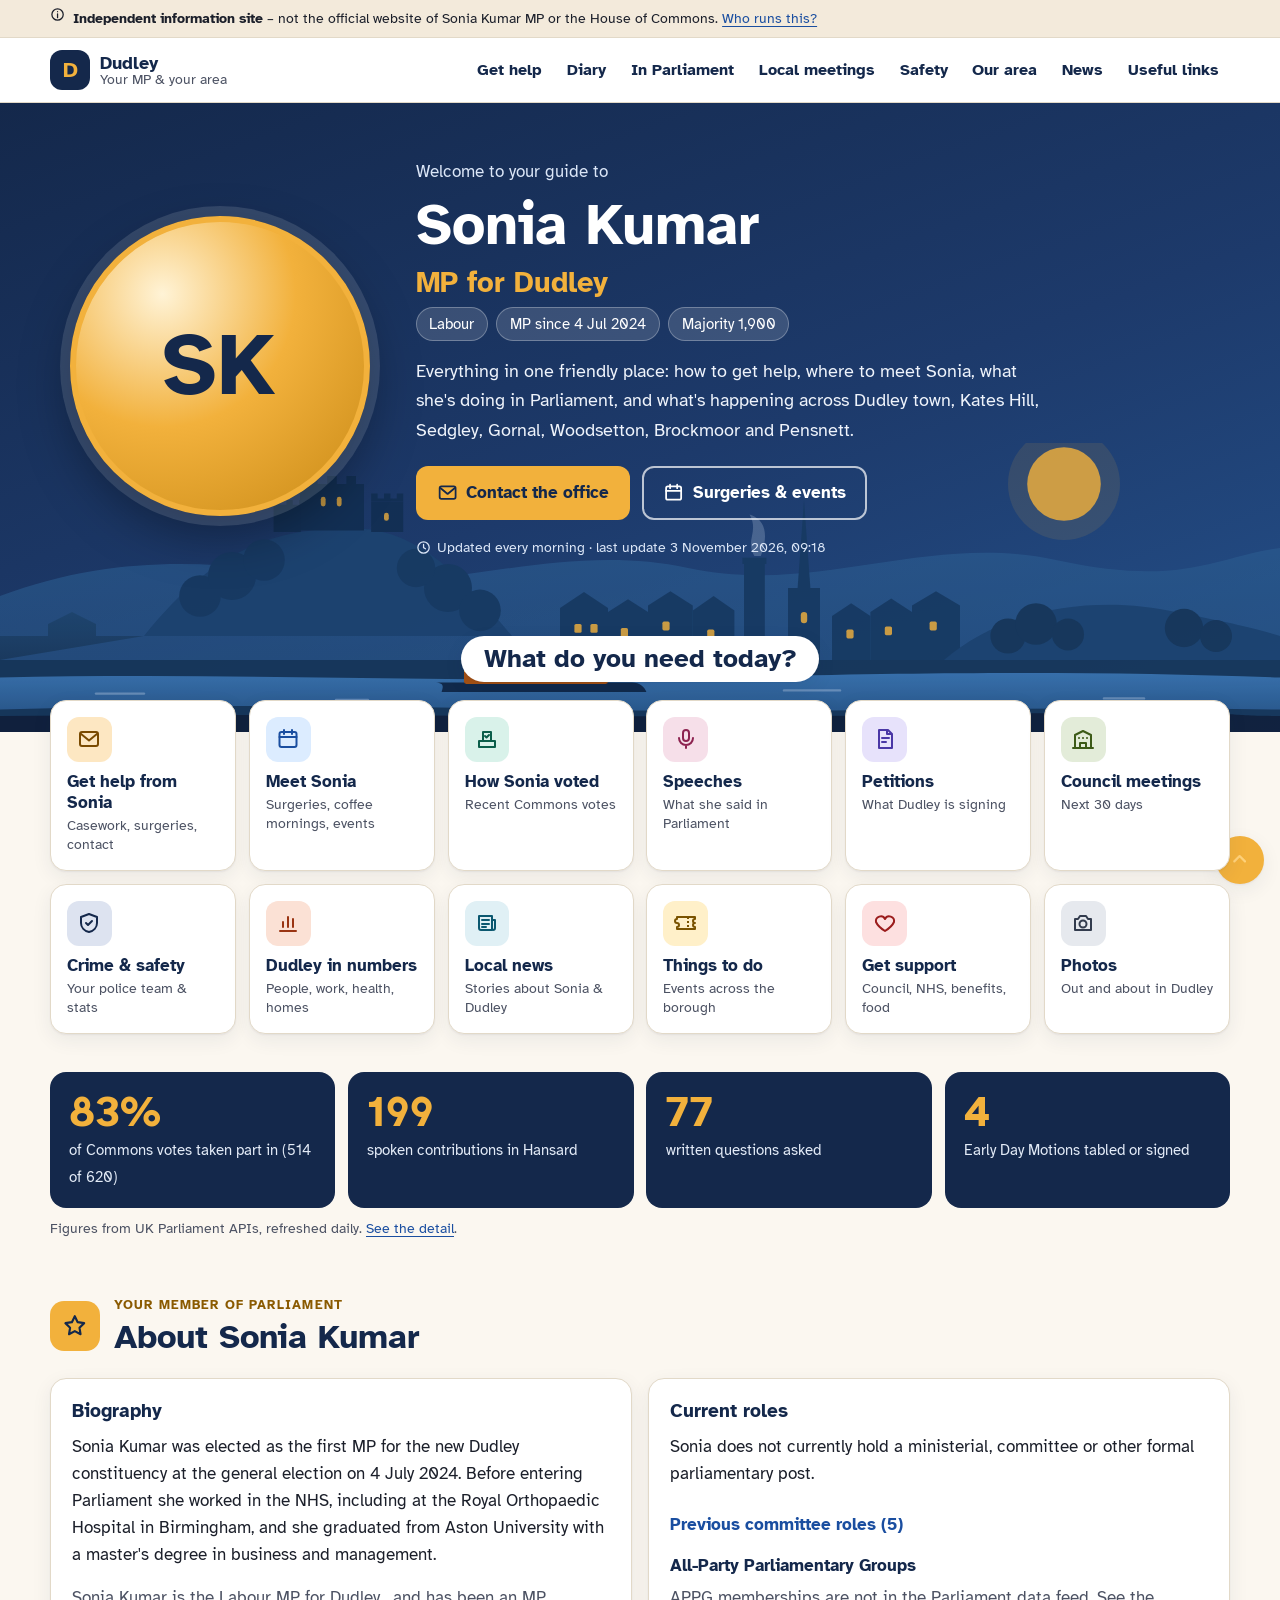
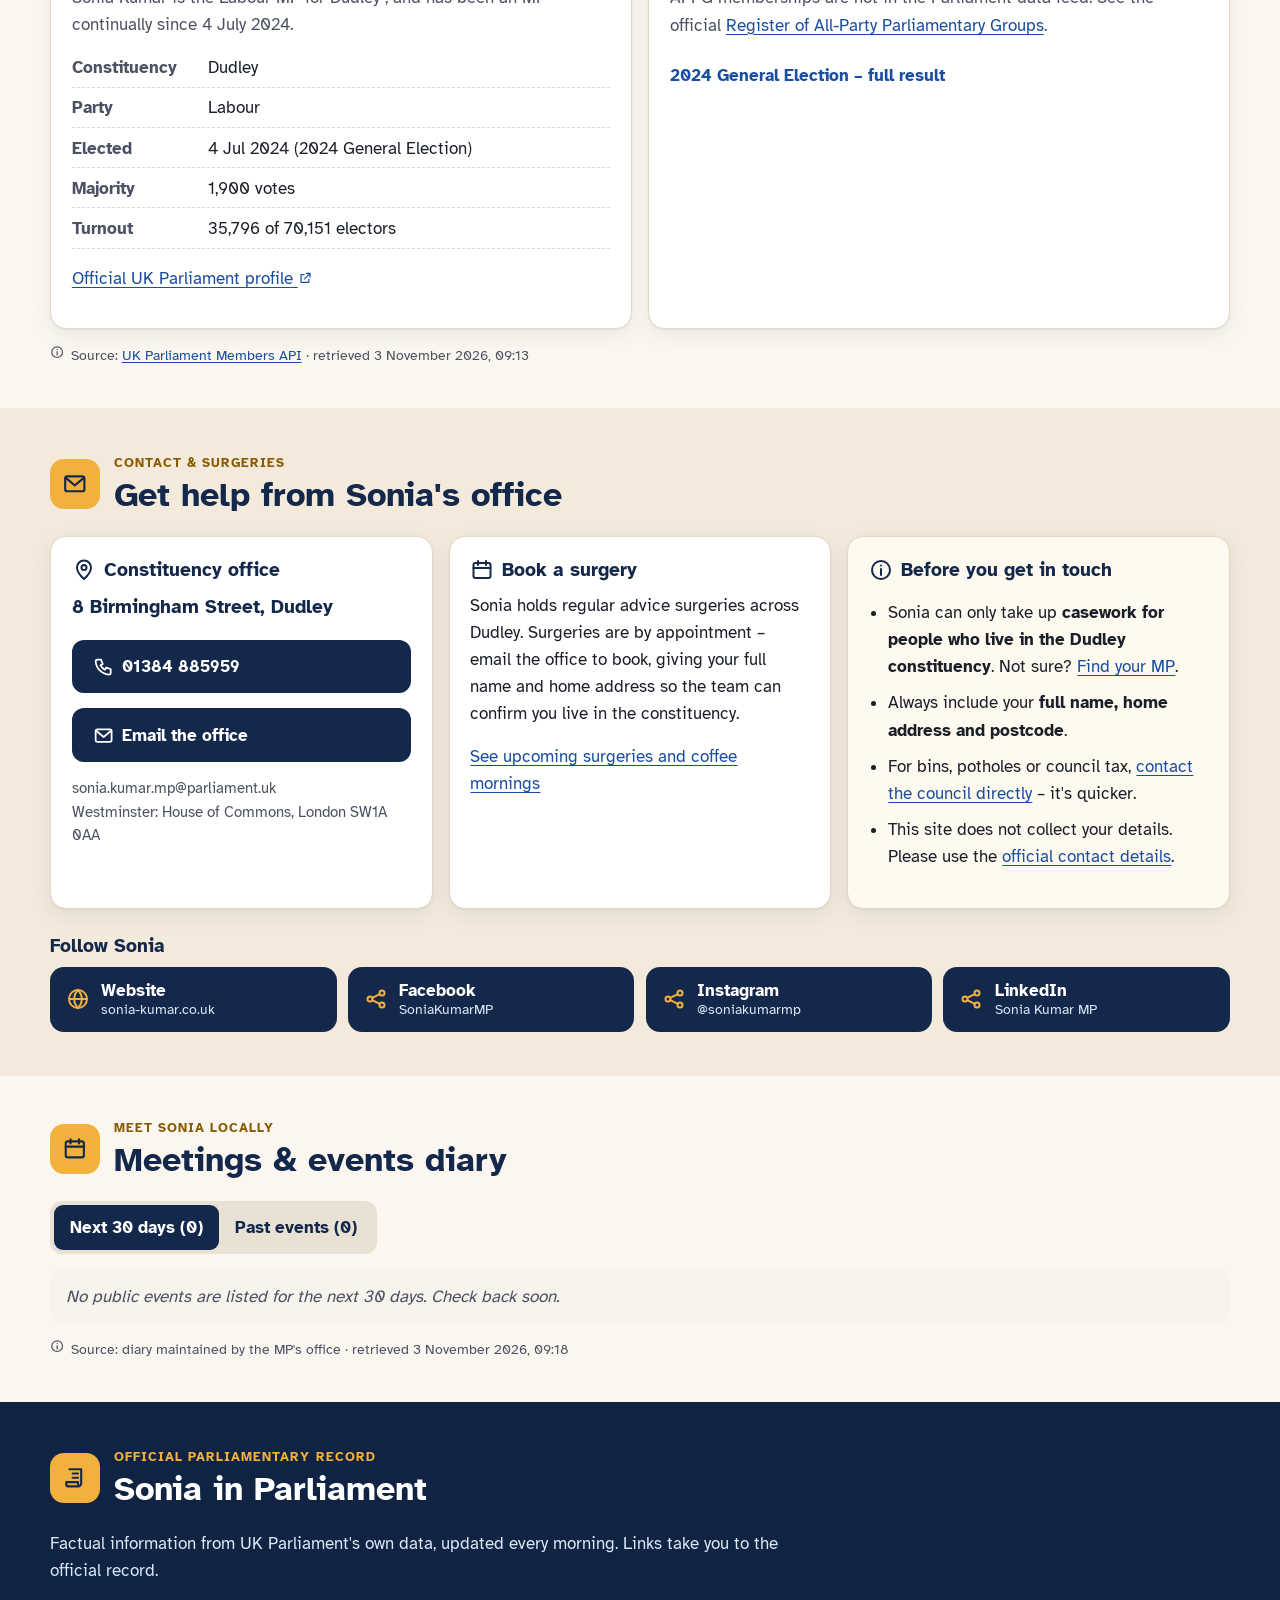
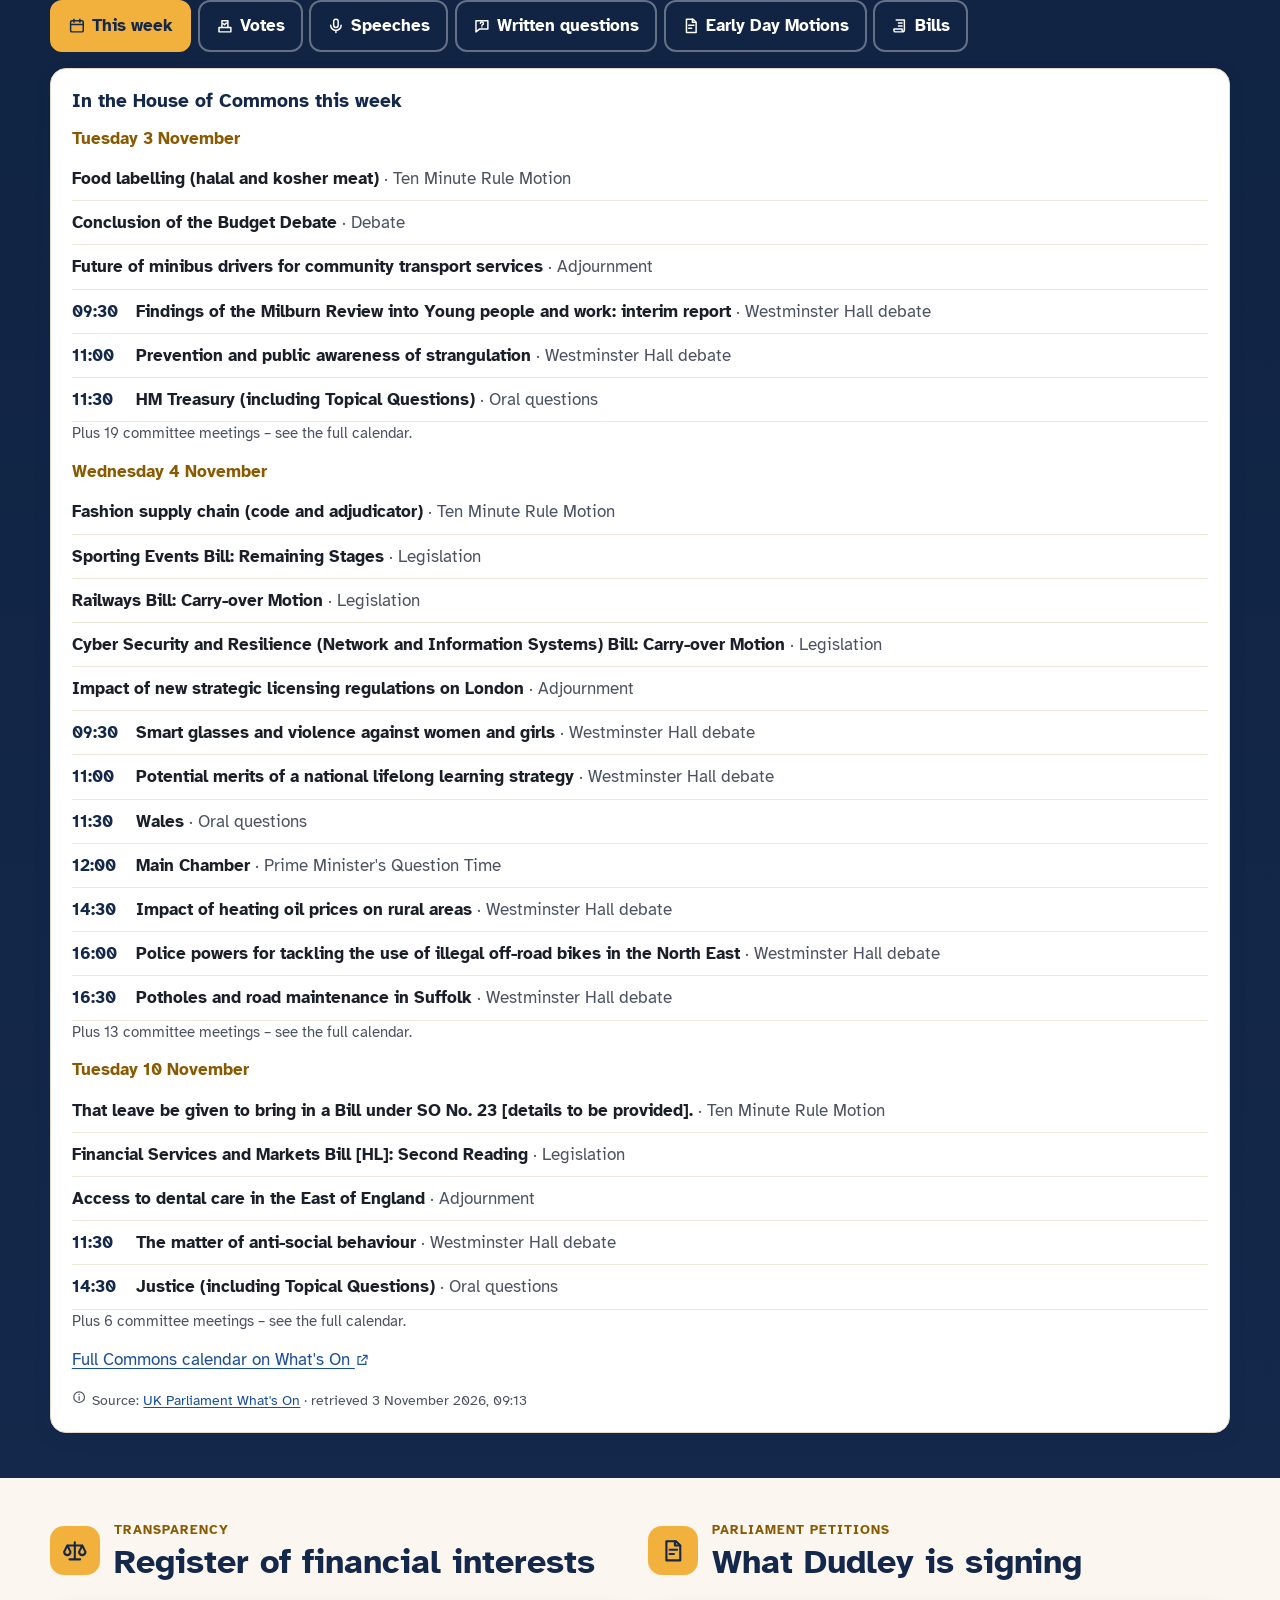
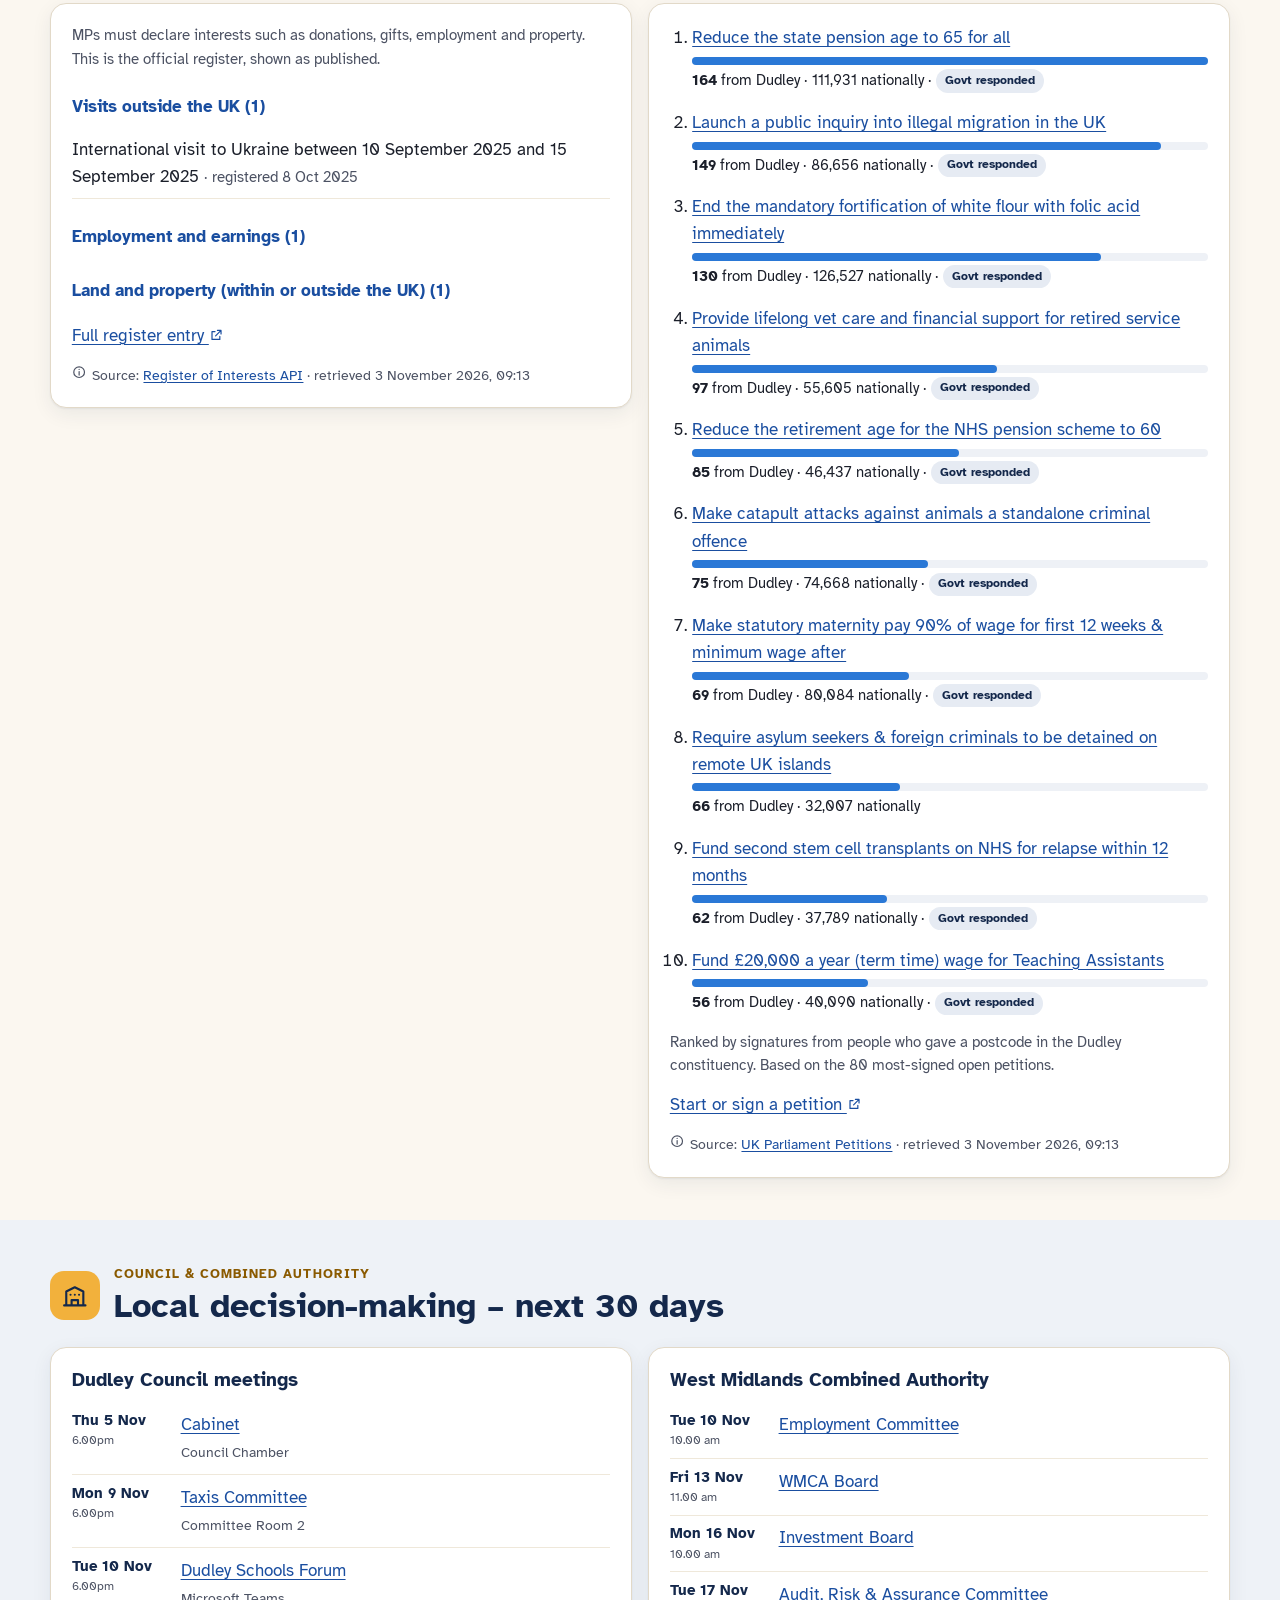
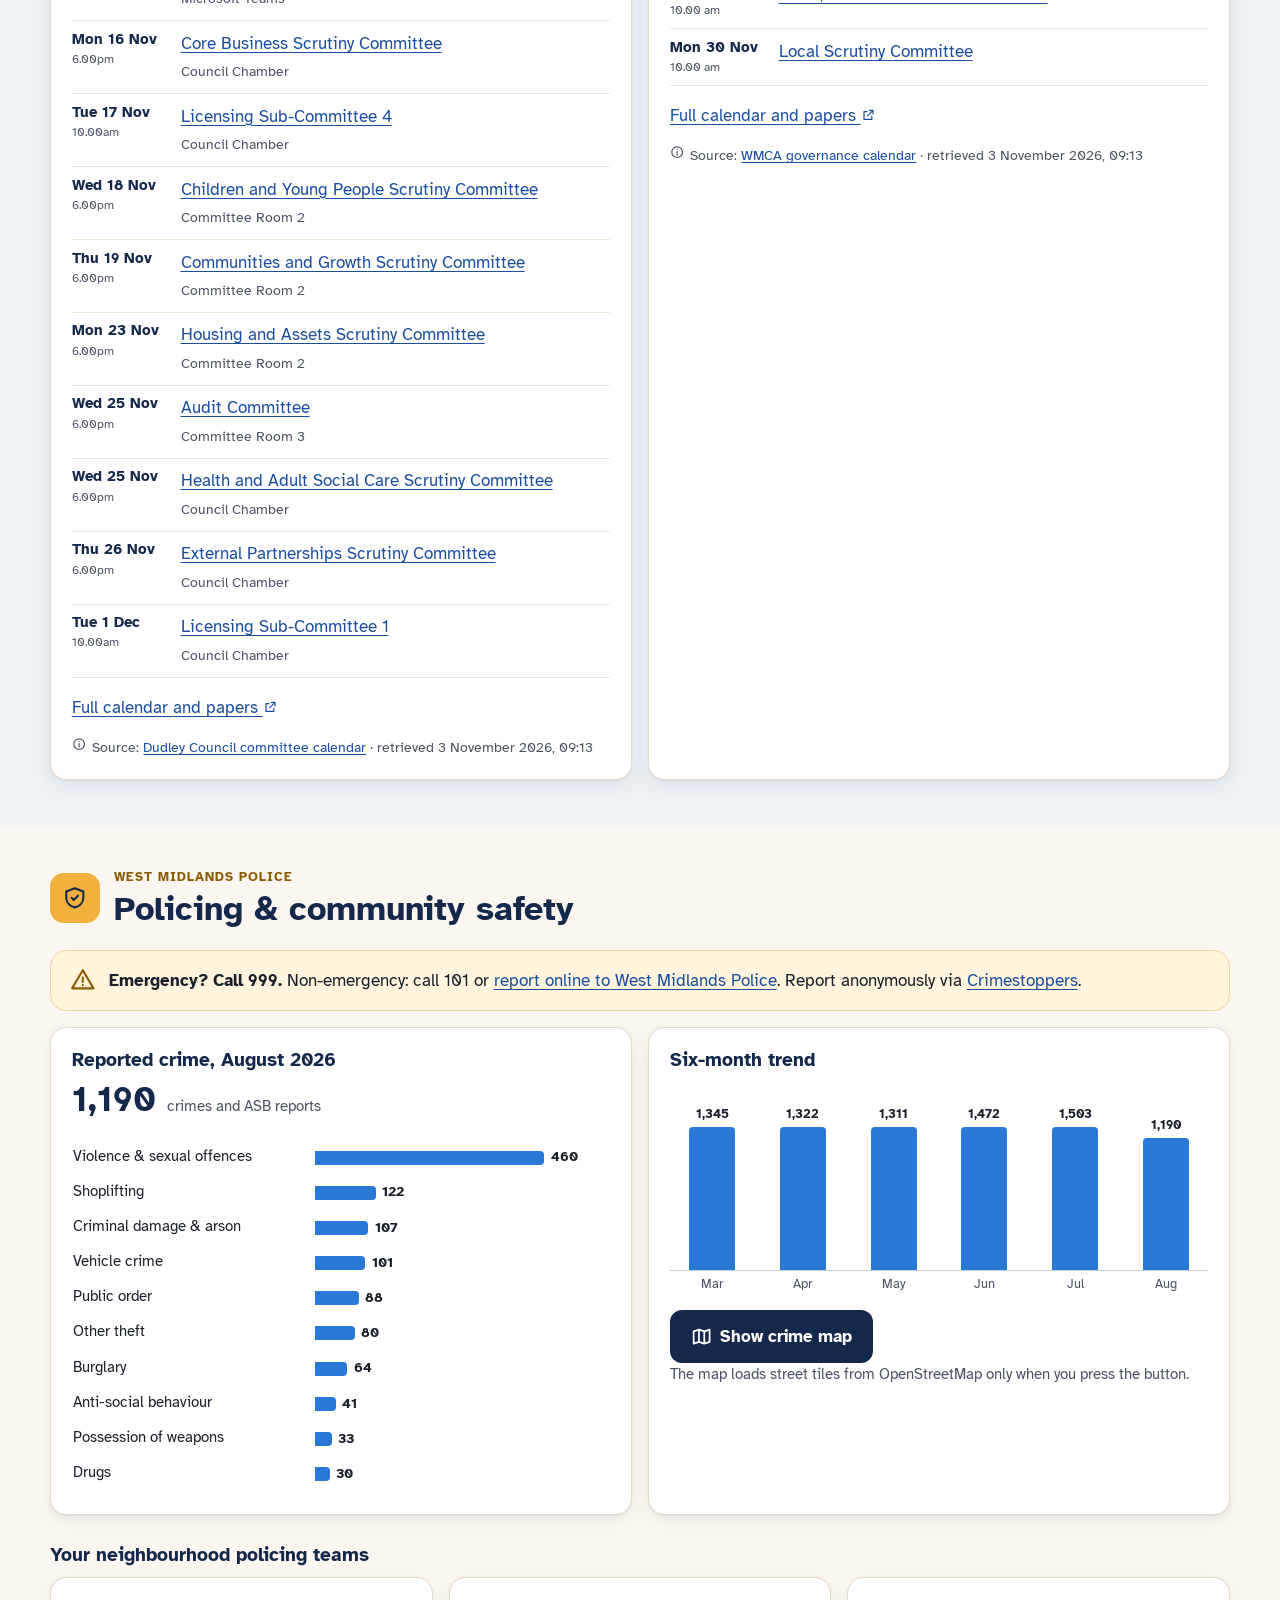
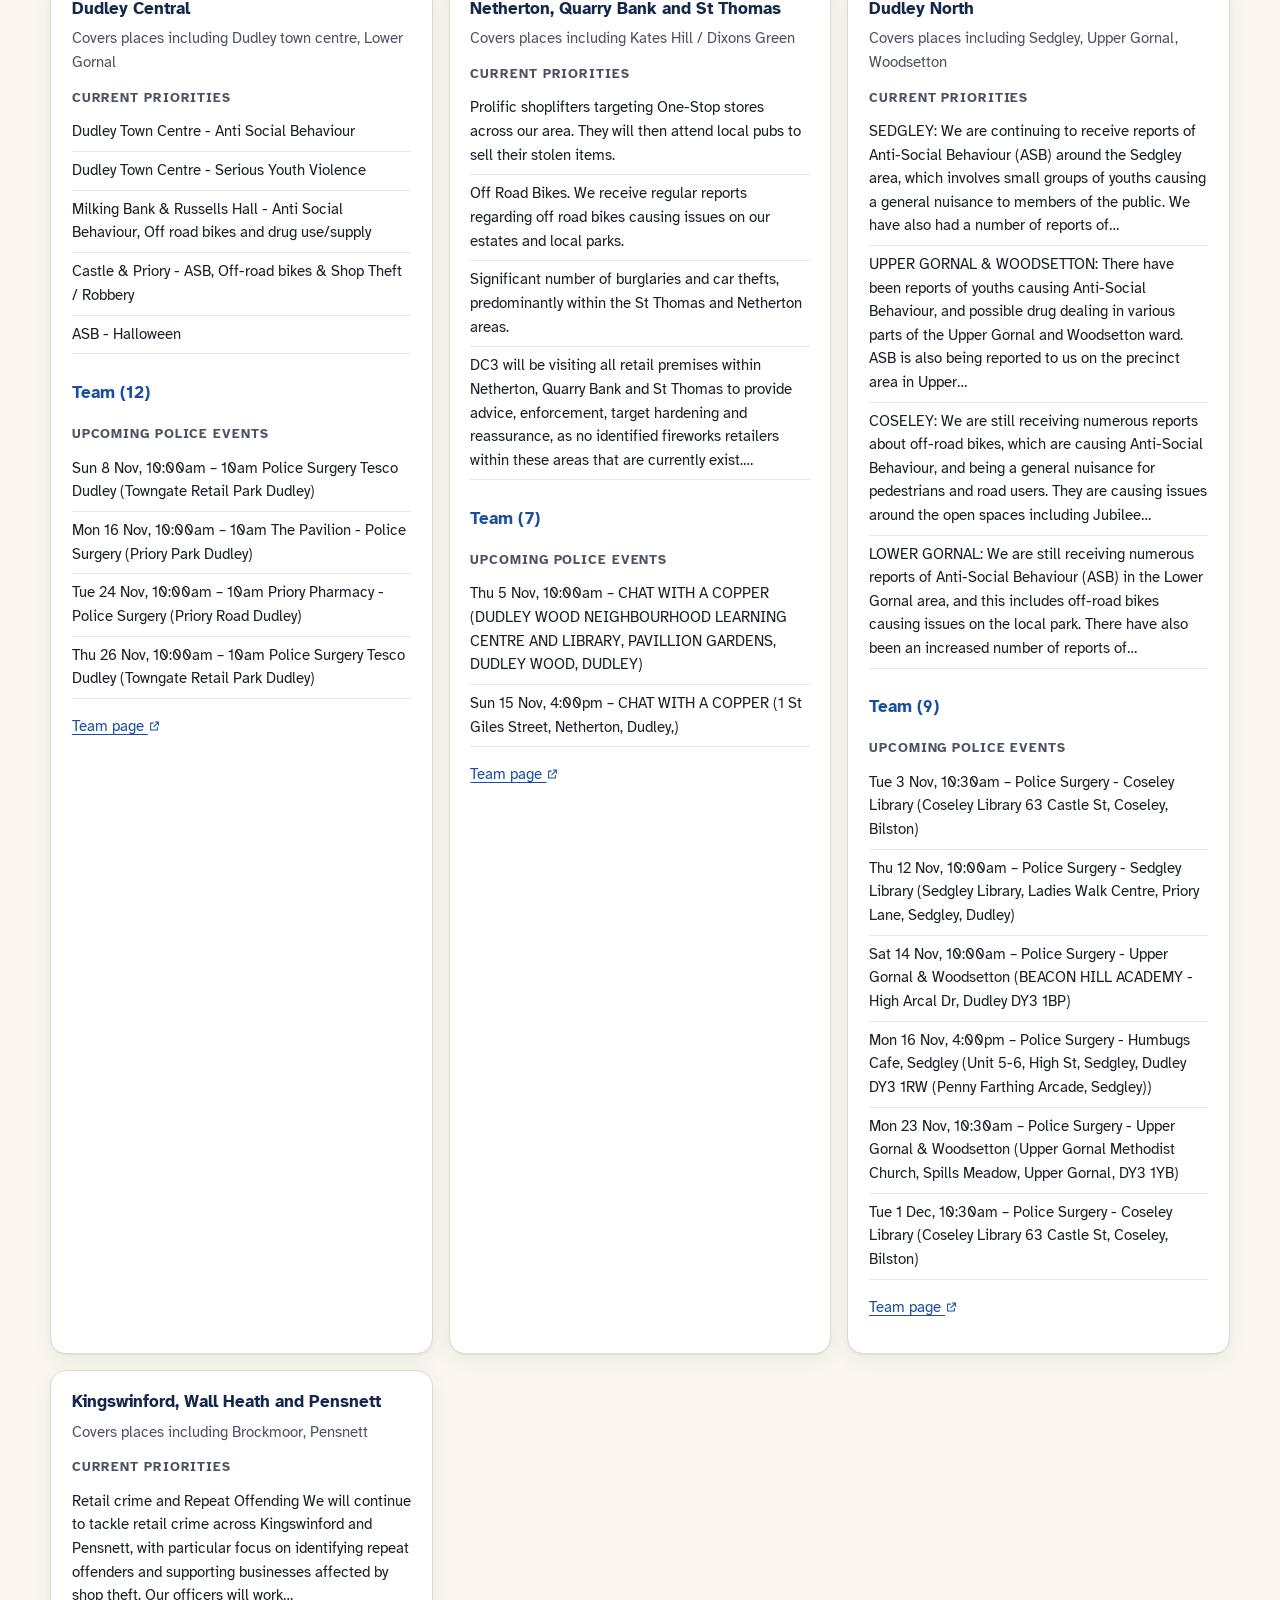
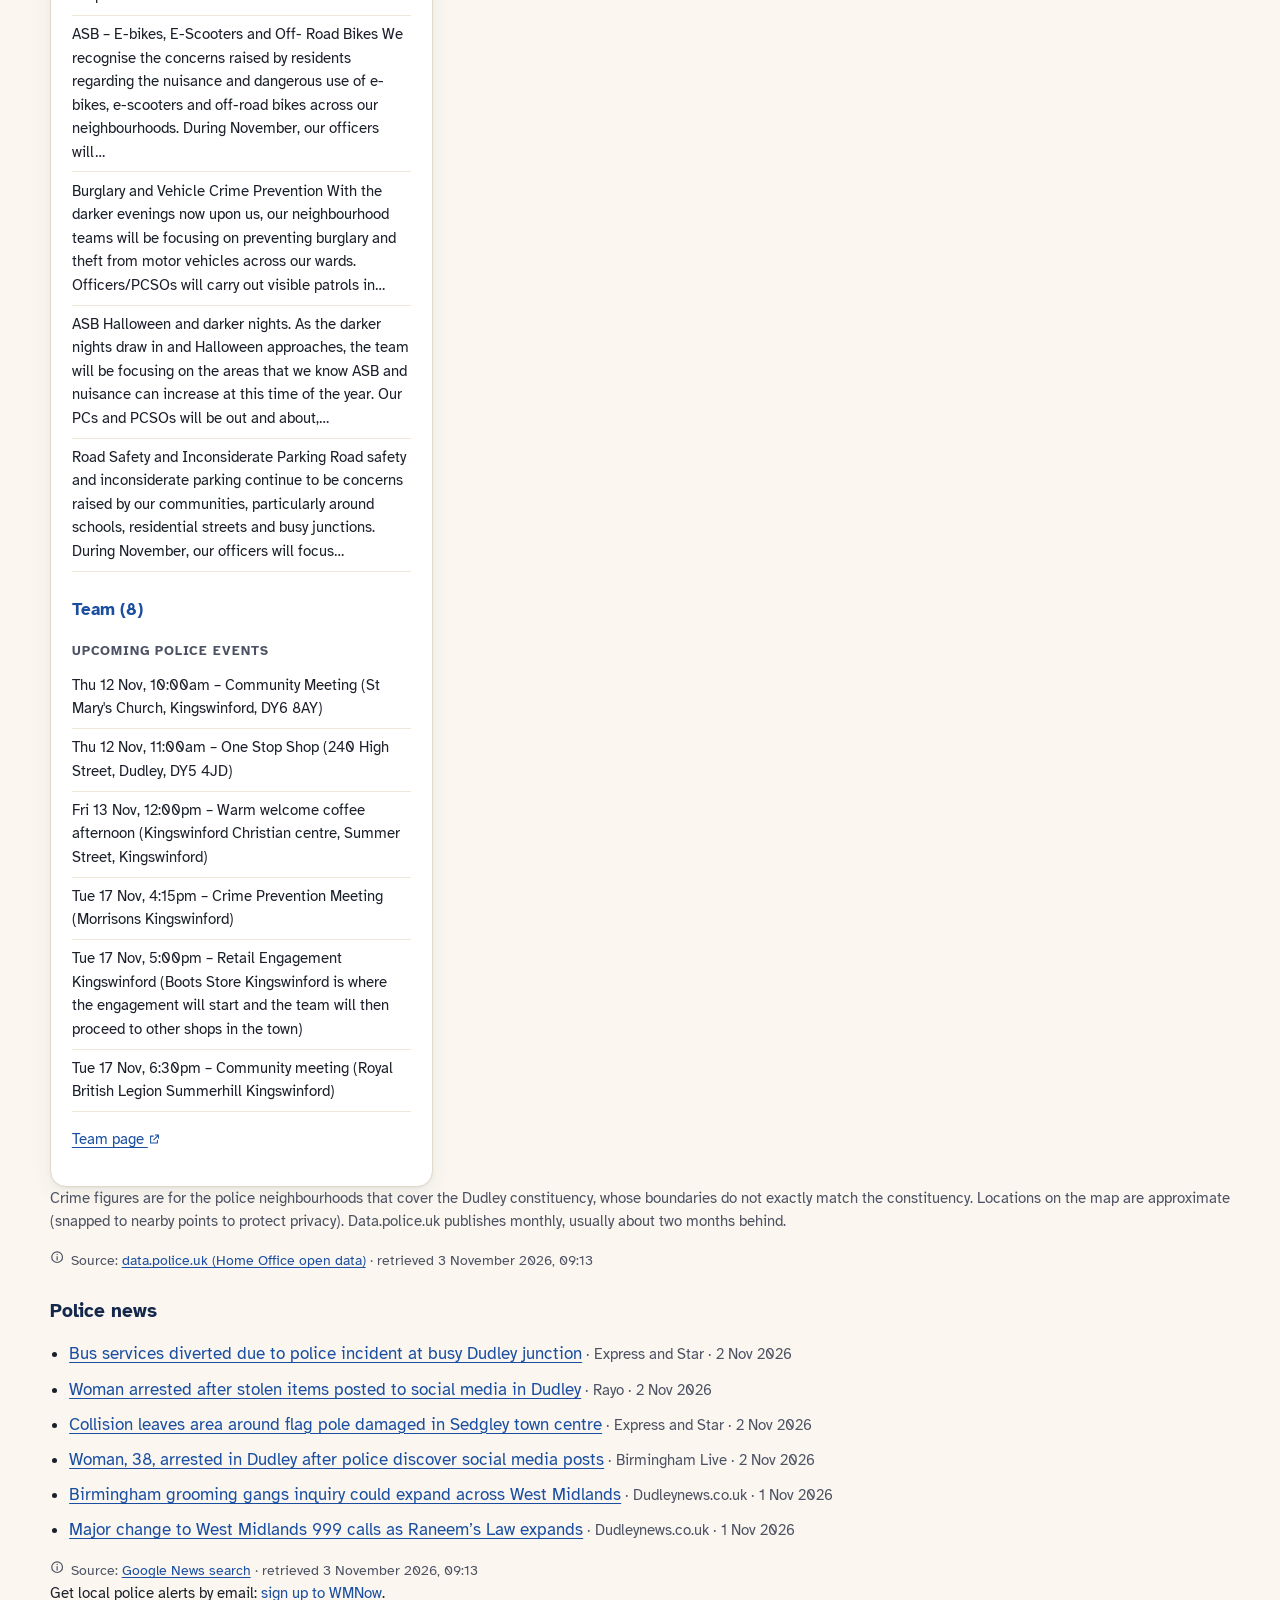
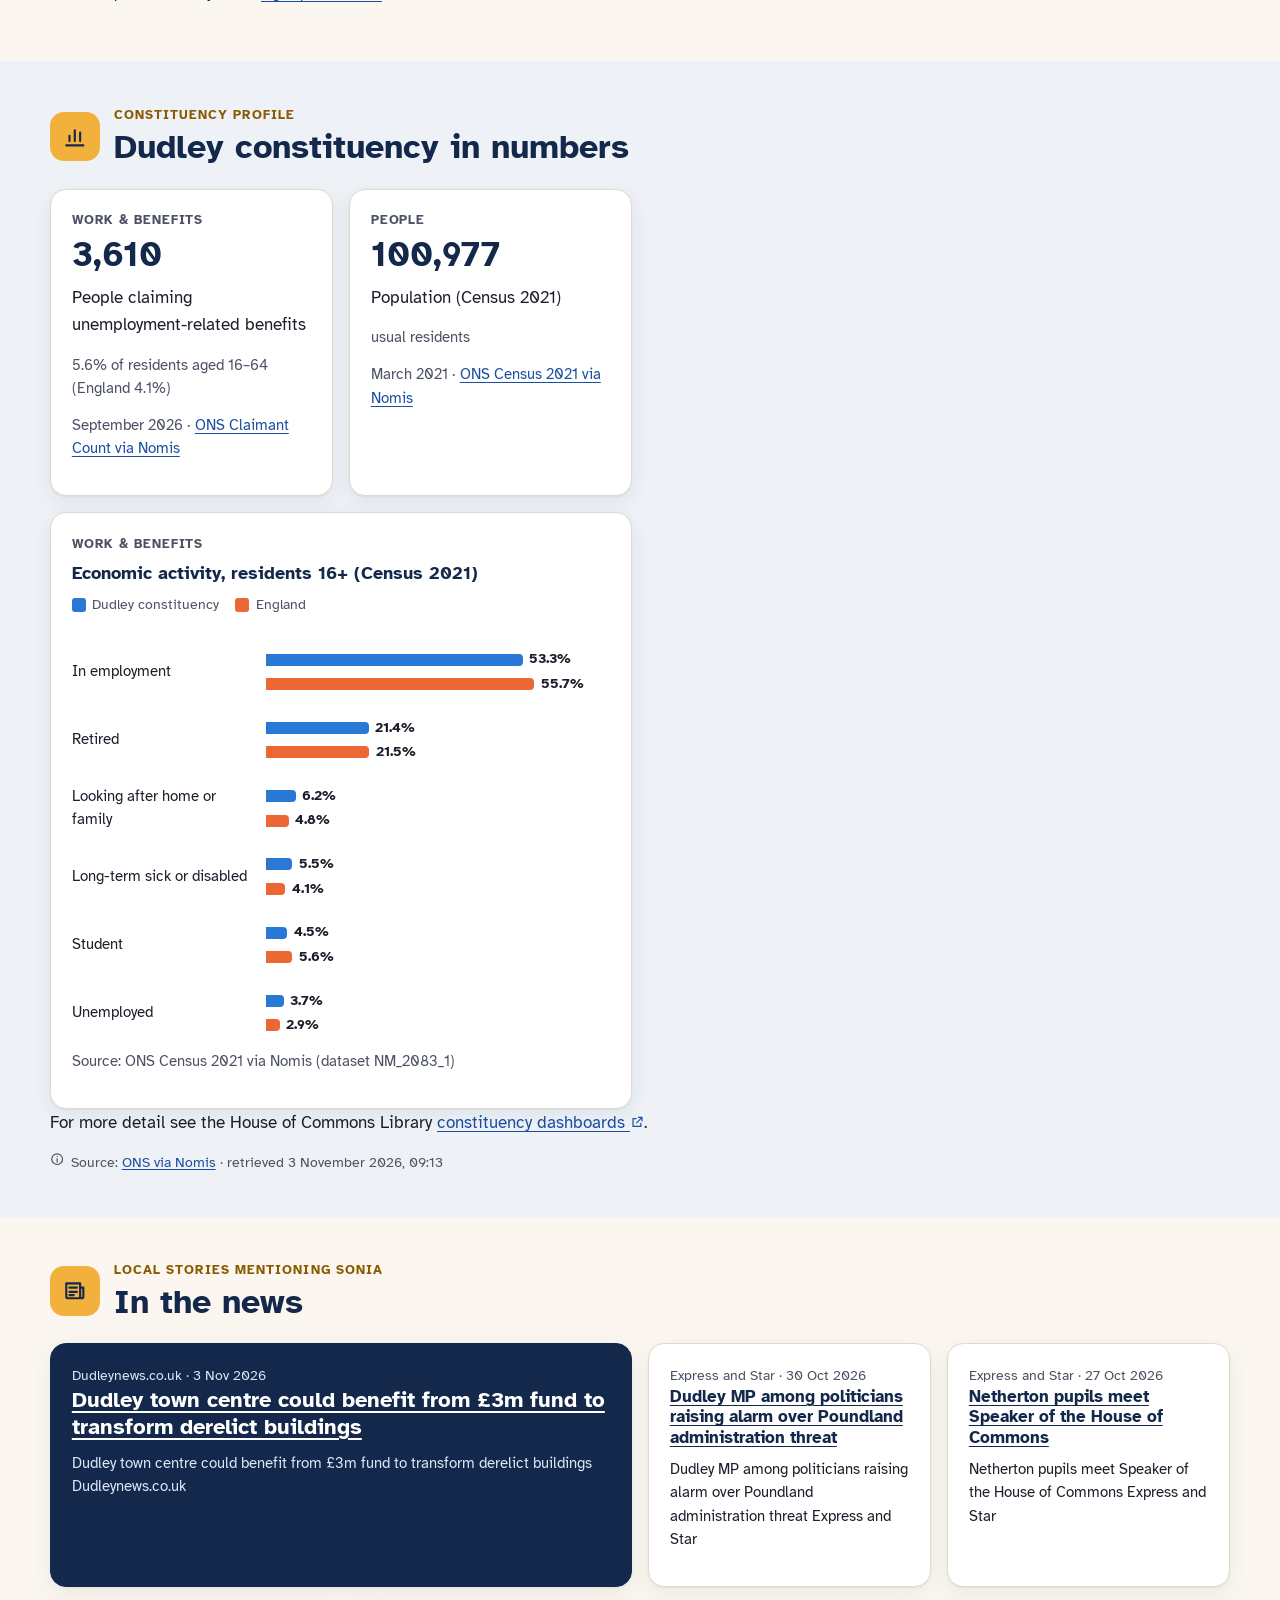
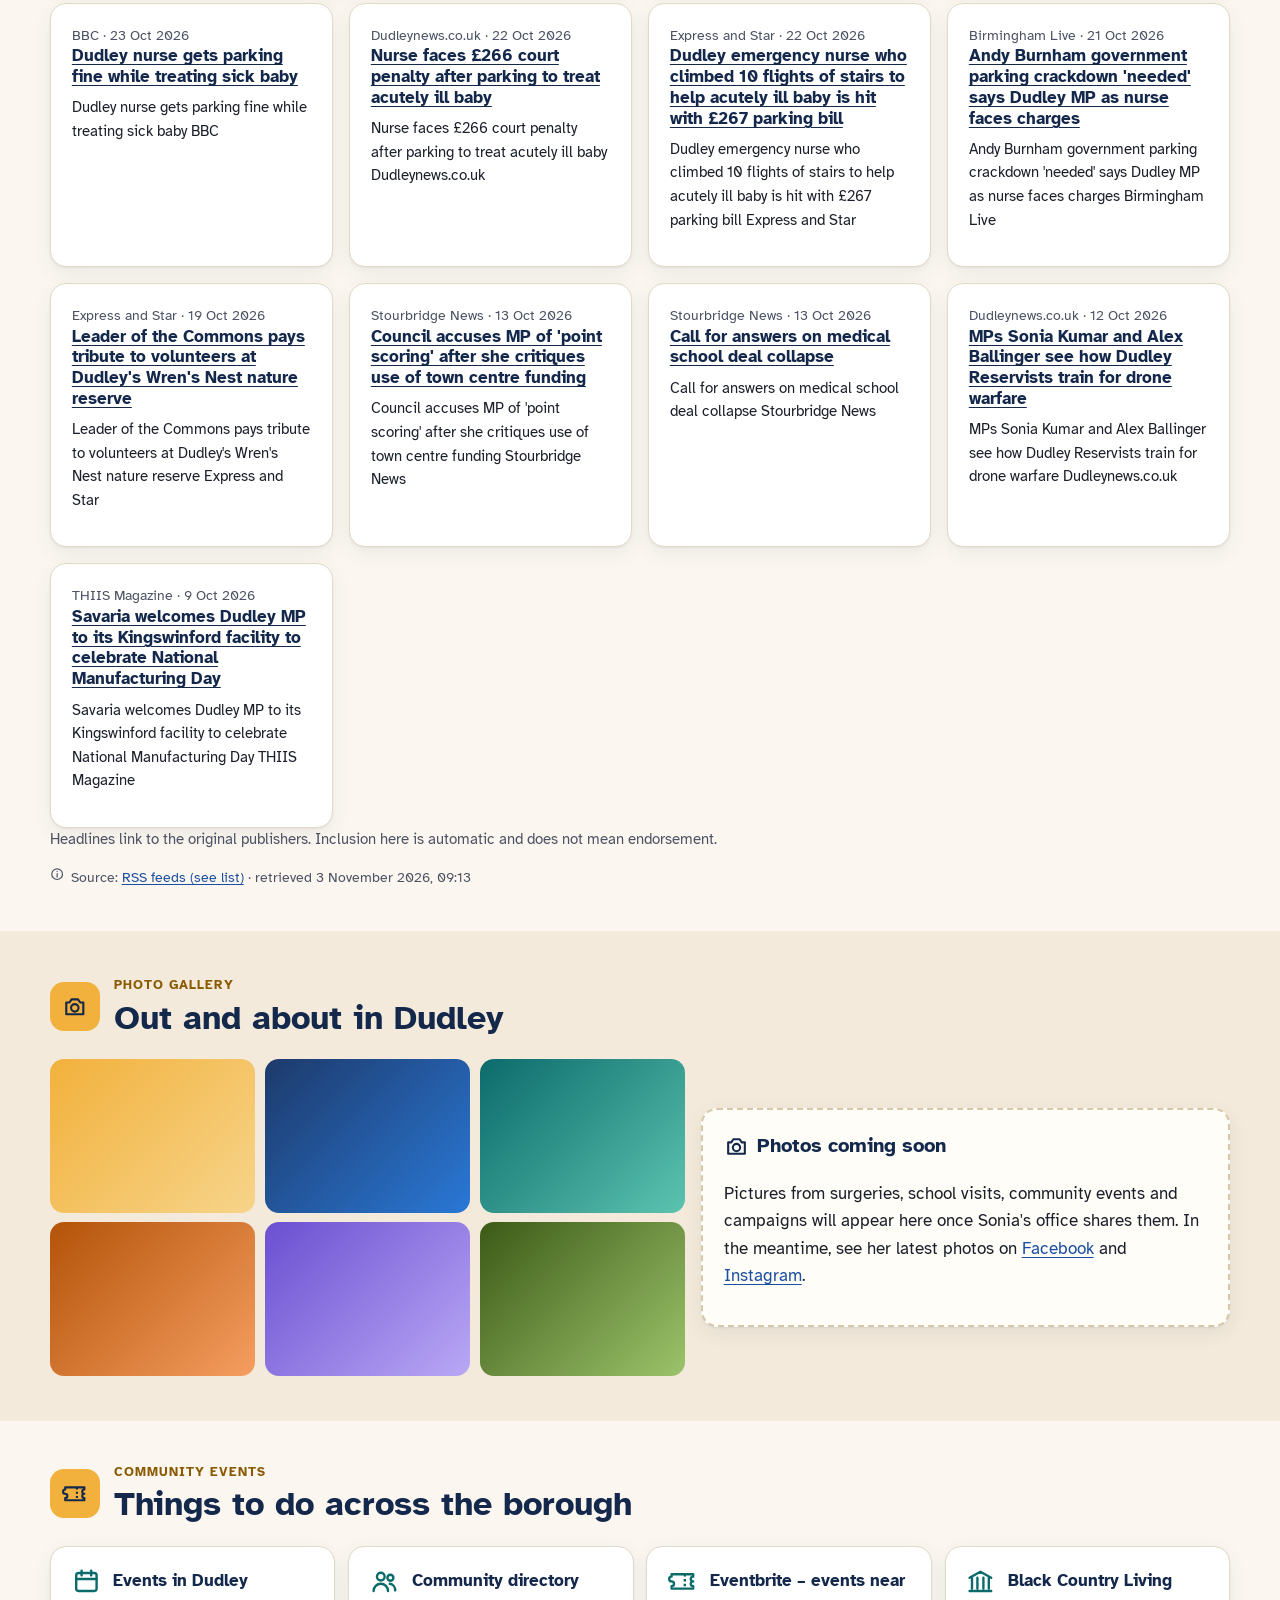
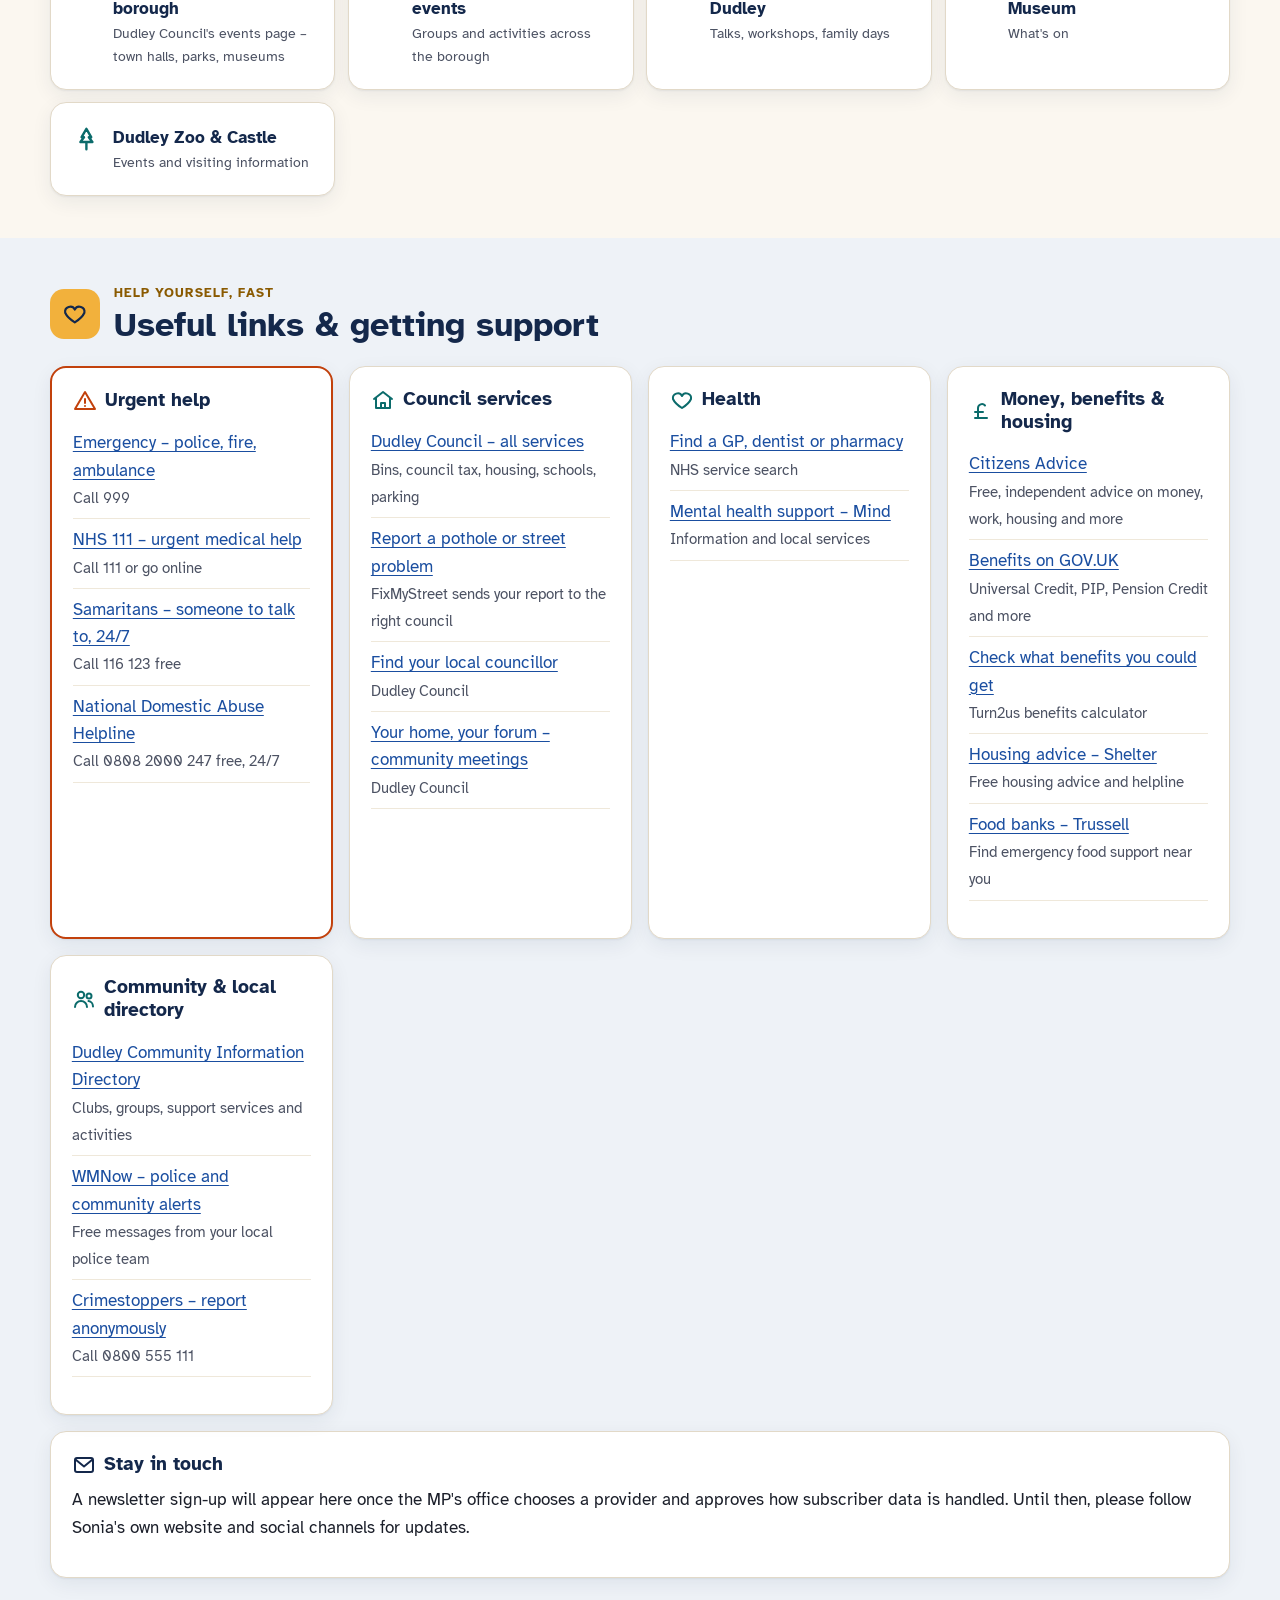
==== commit 72310b75: "Daily update 2026-11-03 09:18 GMT" ====
--- a/index.html
+++ b/index.html
@@ -102,7 +102,7 @@
         <a class="btn btn-gold" href="#contact"><svg class="ico" aria-hidden="true" focusable="false"><use href="#i-mail"></use></svg> Contact the office</a>
         <a class="btn btn-ghost" href="#diary"><svg class="ico" aria-hidden="true" focusable="false"><use href="#i-calendar"></use></svg> Surgeries &amp; events</a>
       </div>
-      <p class="updated"><svg class="ico ico-sm" aria-hidden="true" focusable="false"><use href="#i-clock"></use></svg> Updated every morning · last update 3 November 2026, 09:13</p>
+      <p class="updated"><svg class="ico ico-sm" aria-hidden="true" focusable="false"><use href="#i-clock"></use></svg> Updated every morning · last update 3 November 2026, 09:18</p>
     </div>
   </div>
 </section>
@@ -240,7 +240,7 @@
 <p class="empty">No public events are listed for the next 30 days. Check back soon.</p>    </div>
     <div data-panel="past" hidden>
 <p class="empty">Past events will be archived here.</p>    </div>
-  <p class="src"><svg class="ico ico-sm" aria-hidden="true" focusable="false"><use href="#i-info"></use></svg> <span>Source: diary maintained by the MP's office · retrieved 3 November 2026, 09:13</span></p>
+  <p class="src"><svg class="ico ico-sm" aria-hidden="true" focusable="false"><use href="#i-info"></use></svg> <span>Source: diary maintained by the MP's office · retrieved 3 November 2026, 09:18</span></p>
 </section>
 
 <!-- ===================== PARLIAMENT ======================= -->
@@ -859,22 +859,7 @@
     </div>
     <div>
       <h2>Sources &amp; freshness</h2>
-      <ul class="status-list">        <li><span class="dot dot-ok" aria-hidden="true"></span>MP profile &amp; roles – updated 3 November 2026, 09:13</li>
-        <li><span class="dot dot-ok" aria-hidden="true"></span>In Parliament this week – updated 3 November 2026, 09:13</li>
-        <li><span class="dot dot-ok" aria-hidden="true"></span>Votes – updated 3 November 2026, 09:13</li>
-        <li><span class="dot dot-ok" aria-hidden="true"></span>Speeches – updated 3 November 2026, 09:13</li>
-        <li><span class="dot dot-ok" aria-hidden="true"></span>Written questions – updated 3 November 2026, 09:13</li>
-        <li><span class="dot dot-ok" aria-hidden="true"></span>Early Day Motions – updated 3 November 2026, 09:13</li>
-        <li><span class="dot dot-ok" aria-hidden="true"></span>Bills – updated 3 November 2026, 09:13</li>
-        <li><span class="dot dot-ok" aria-hidden="true"></span>Register of Members&#39; Financial Interests – updated 3 November 2026, 09:13</li>
-        <li><span class="dot dot-ok" aria-hidden="true"></span>Petitions – updated 3 November 2026, 09:13</li>
-        <li><span class="dot dot-ok" aria-hidden="true"></span>Dudley Council meetings – updated 3 November 2026, 09:13</li>
-        <li><span class="dot dot-ok" aria-hidden="true"></span>WMCA meetings – updated 3 November 2026, 09:13</li>
-        <li><span class="dot dot-ok" aria-hidden="true"></span>Policing &amp; safety – updated 3 November 2026, 09:13</li>
-        <li><span class="dot dot-ok" aria-hidden="true"></span>Police news – updated 3 November 2026, 09:13</li>
-        <li><span class="dot dot-ok" aria-hidden="true"></span>Constituency profile – updated 3 November 2026, 09:13</li>
-        <li><span class="dot dot-ok" aria-hidden="true"></span>Local news – updated 3 November 2026, 09:13</li>
-        <li><span class="dot dot-not-configured" aria-hidden="true"></span>Meetings &amp; events diary – not yet connected</li>
+      <ul class="status-list">        <li><span class="dot dot-not-configured" aria-hidden="true"></span>Meetings &amp; events diary – not yet connected</li>
         <li><span class="dot dot-not-configured" aria-hidden="true"></span>Photo gallery – not yet connected</li>
 </ul>
     </div>
